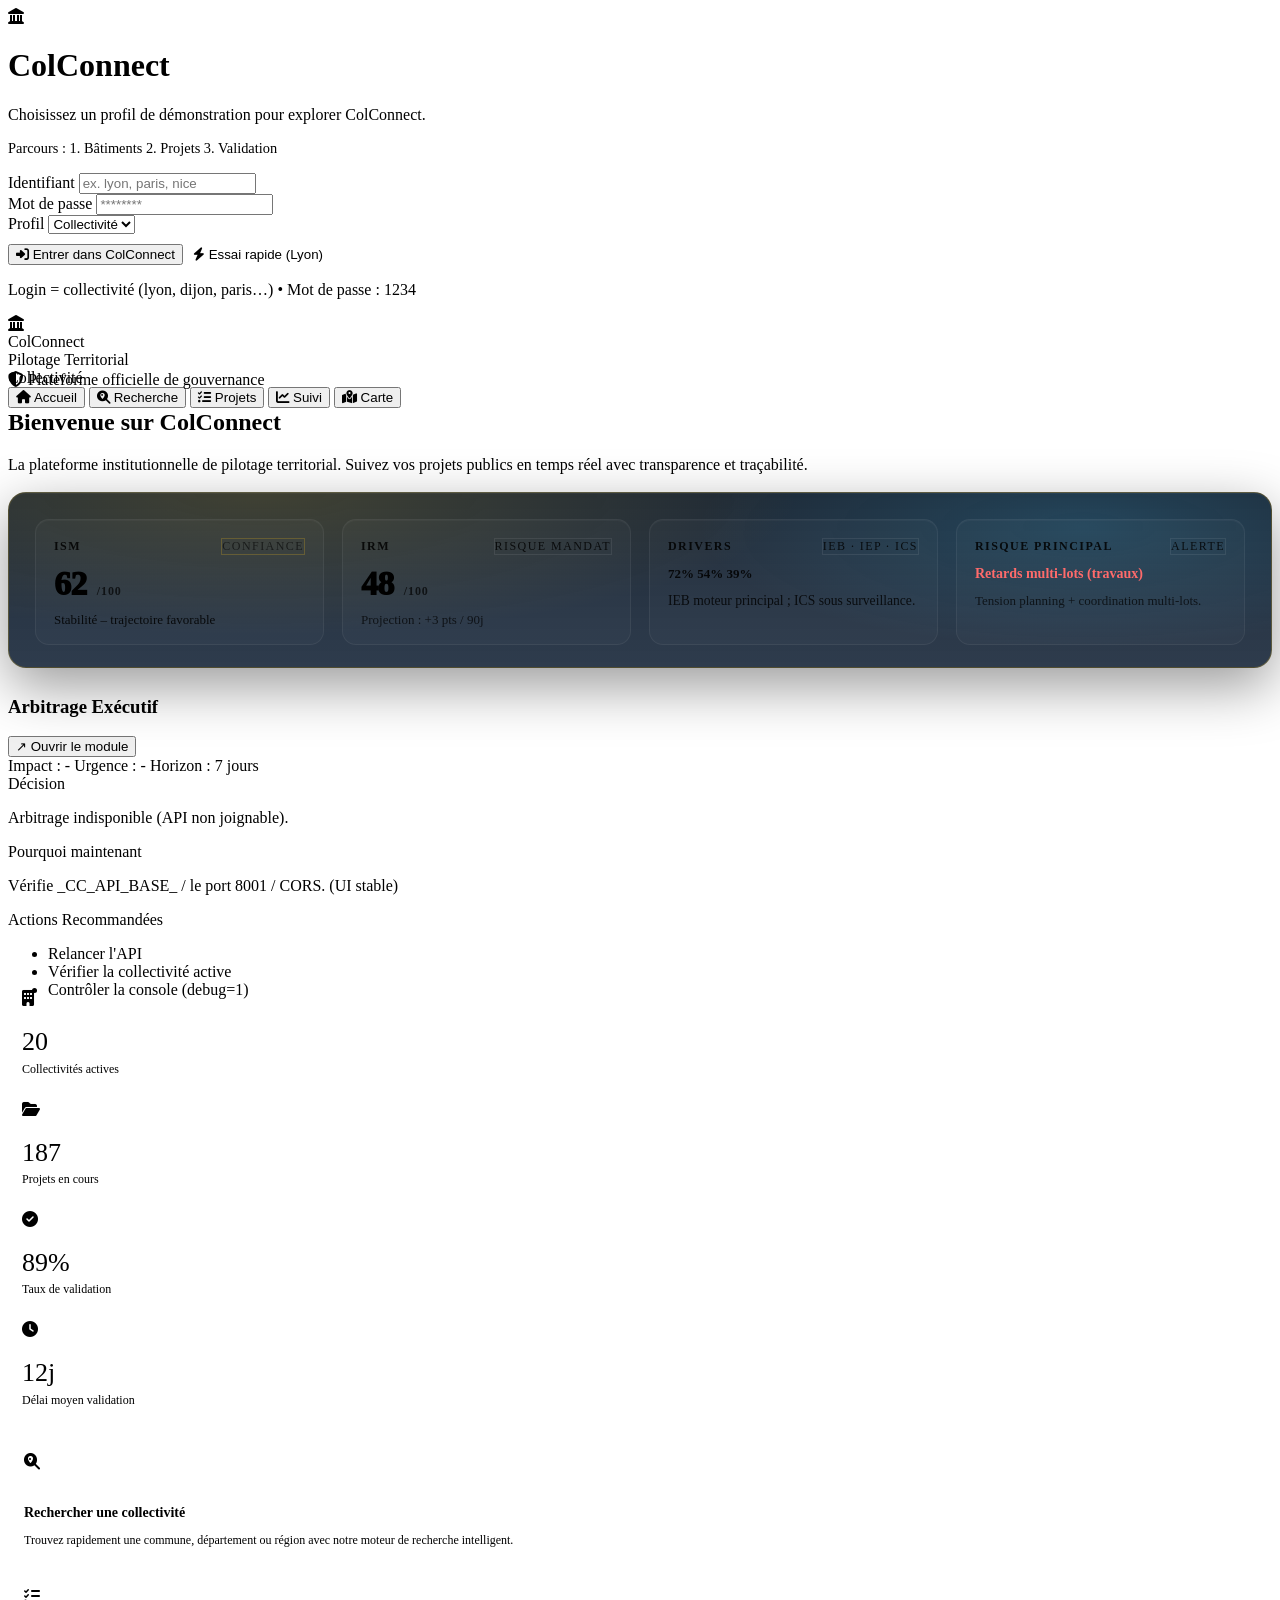
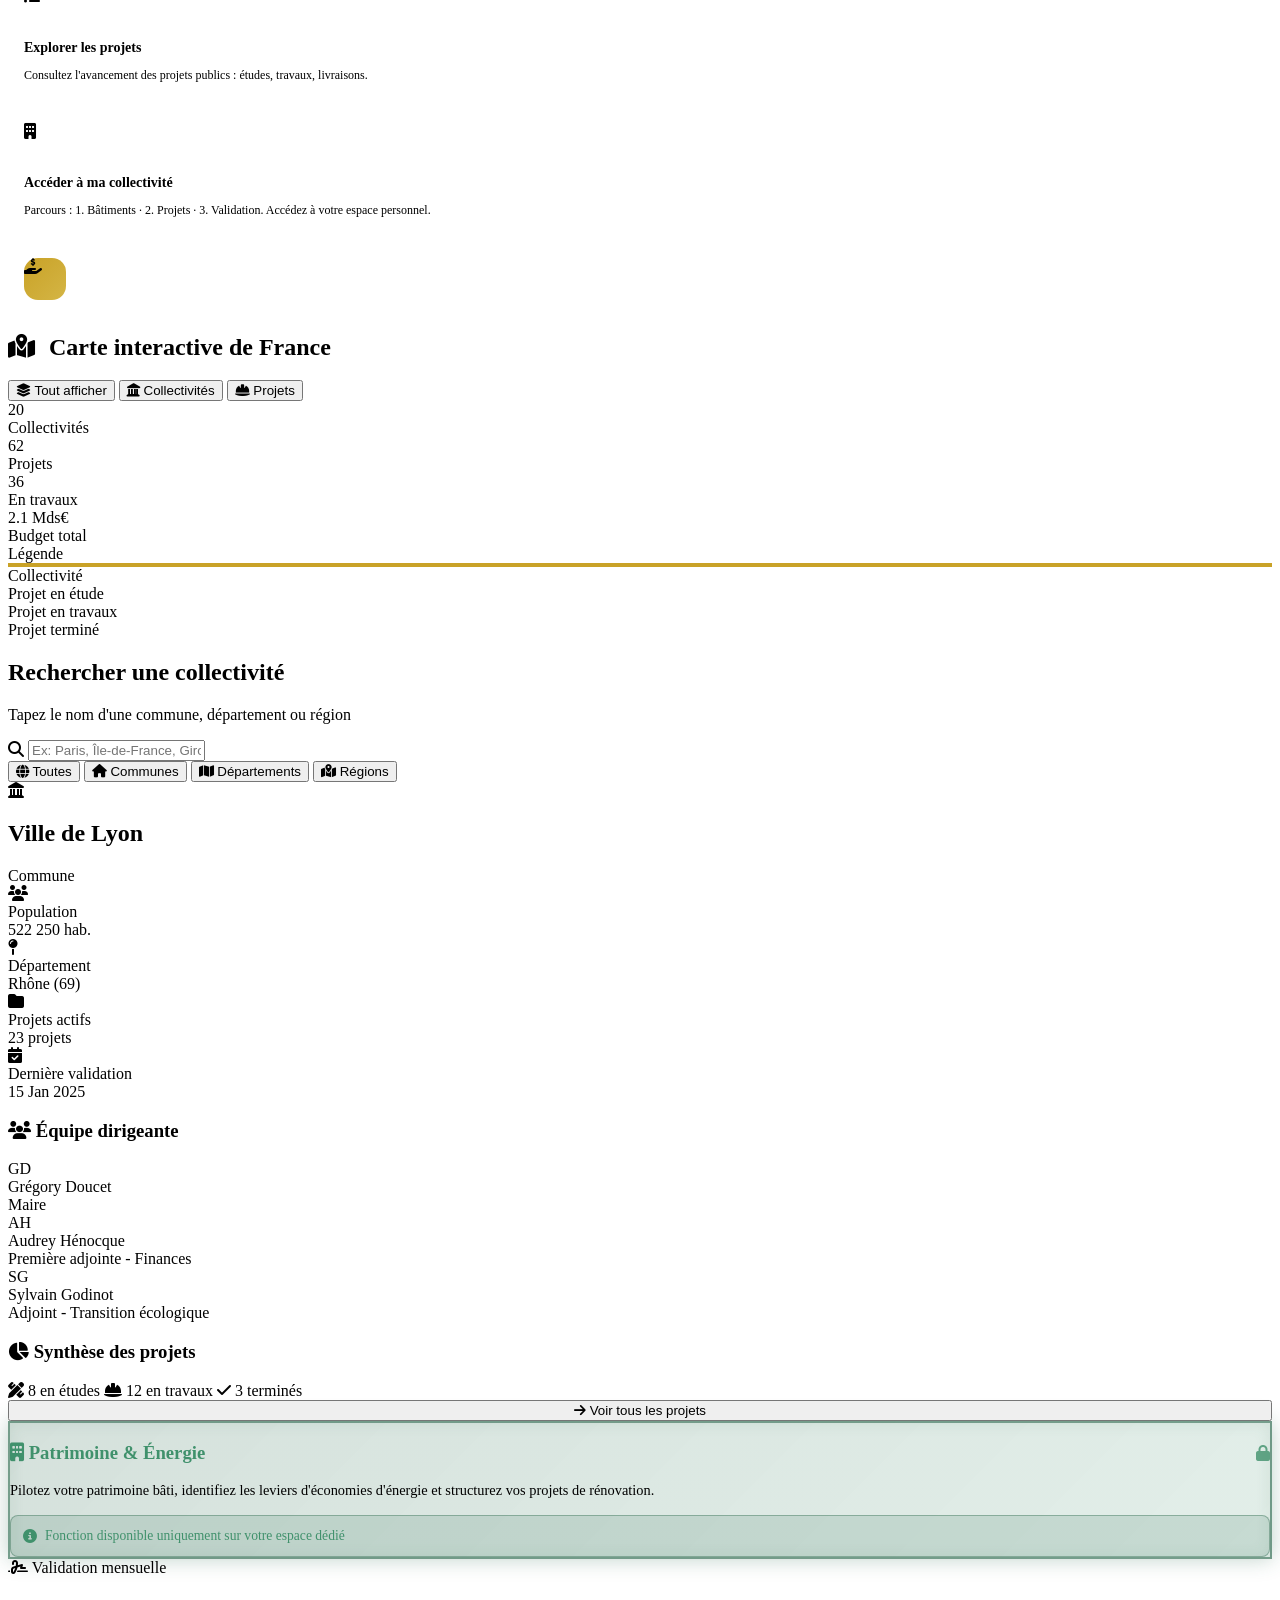
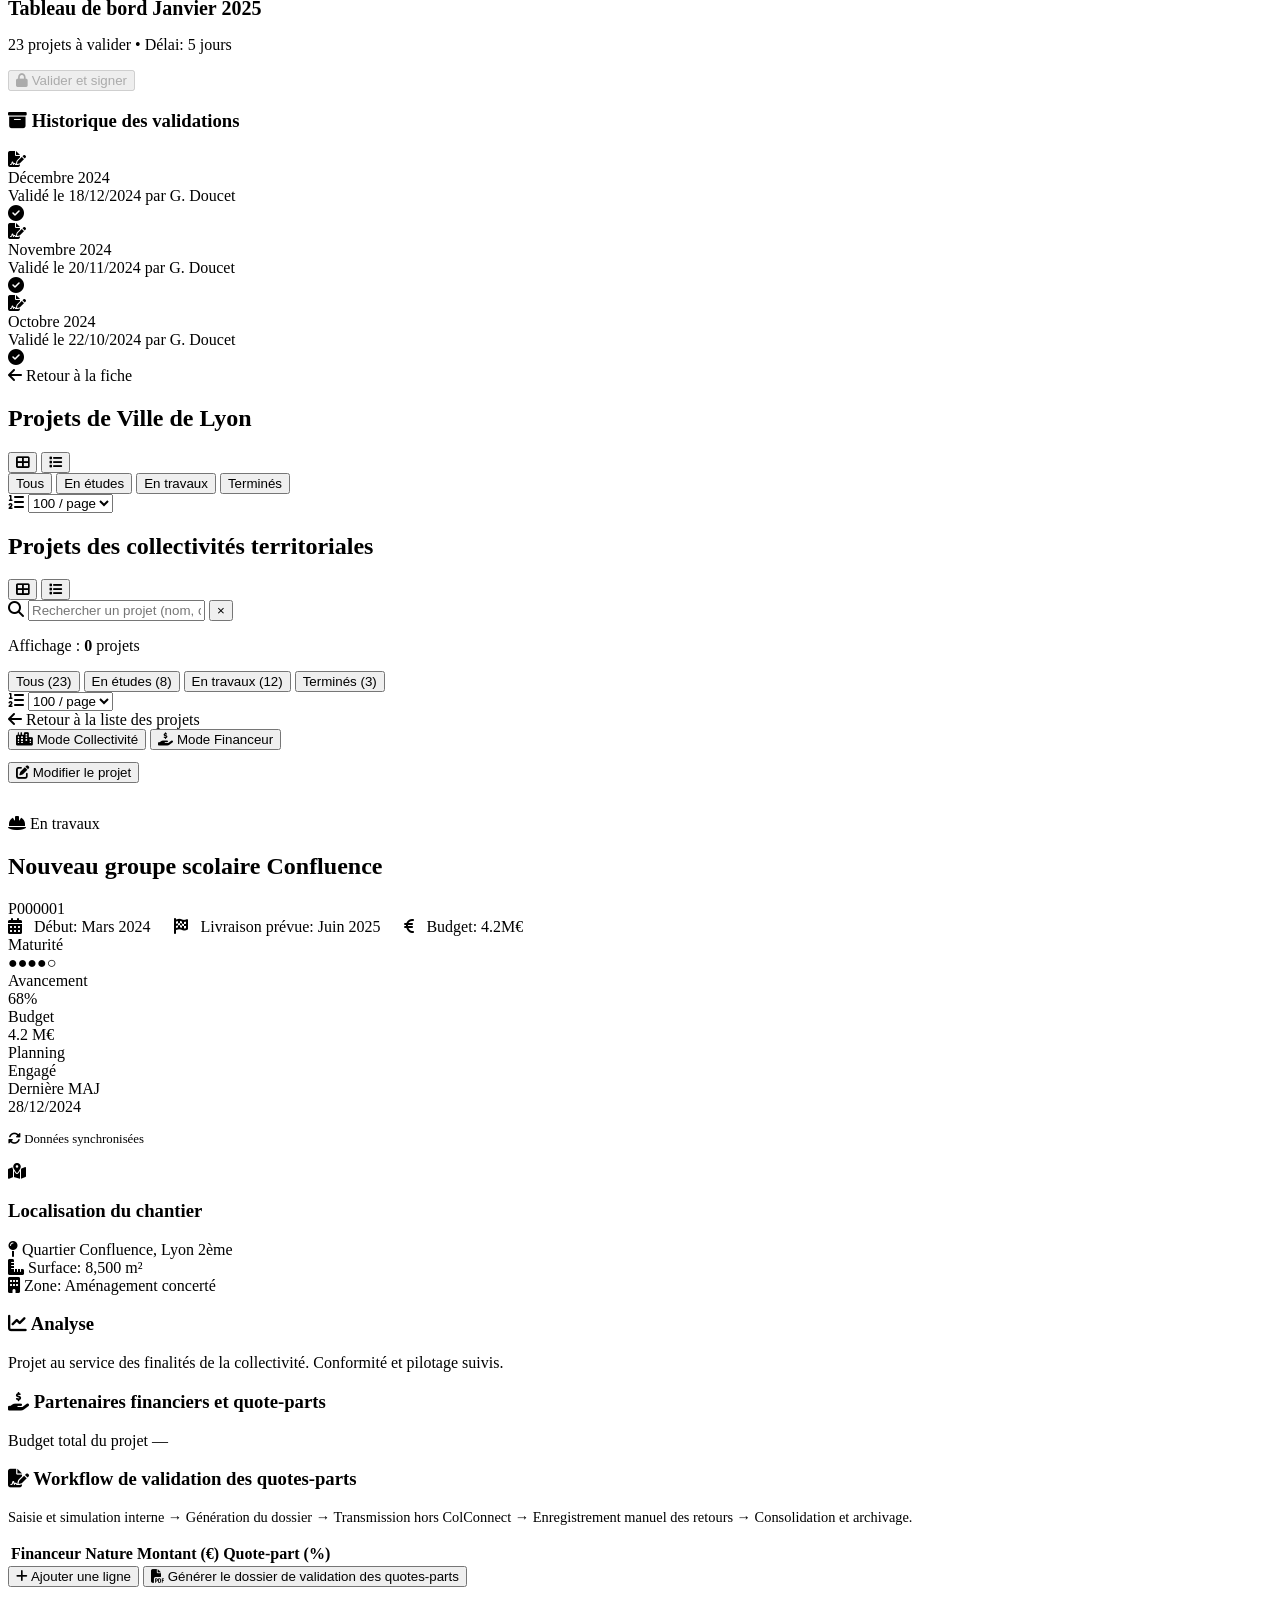
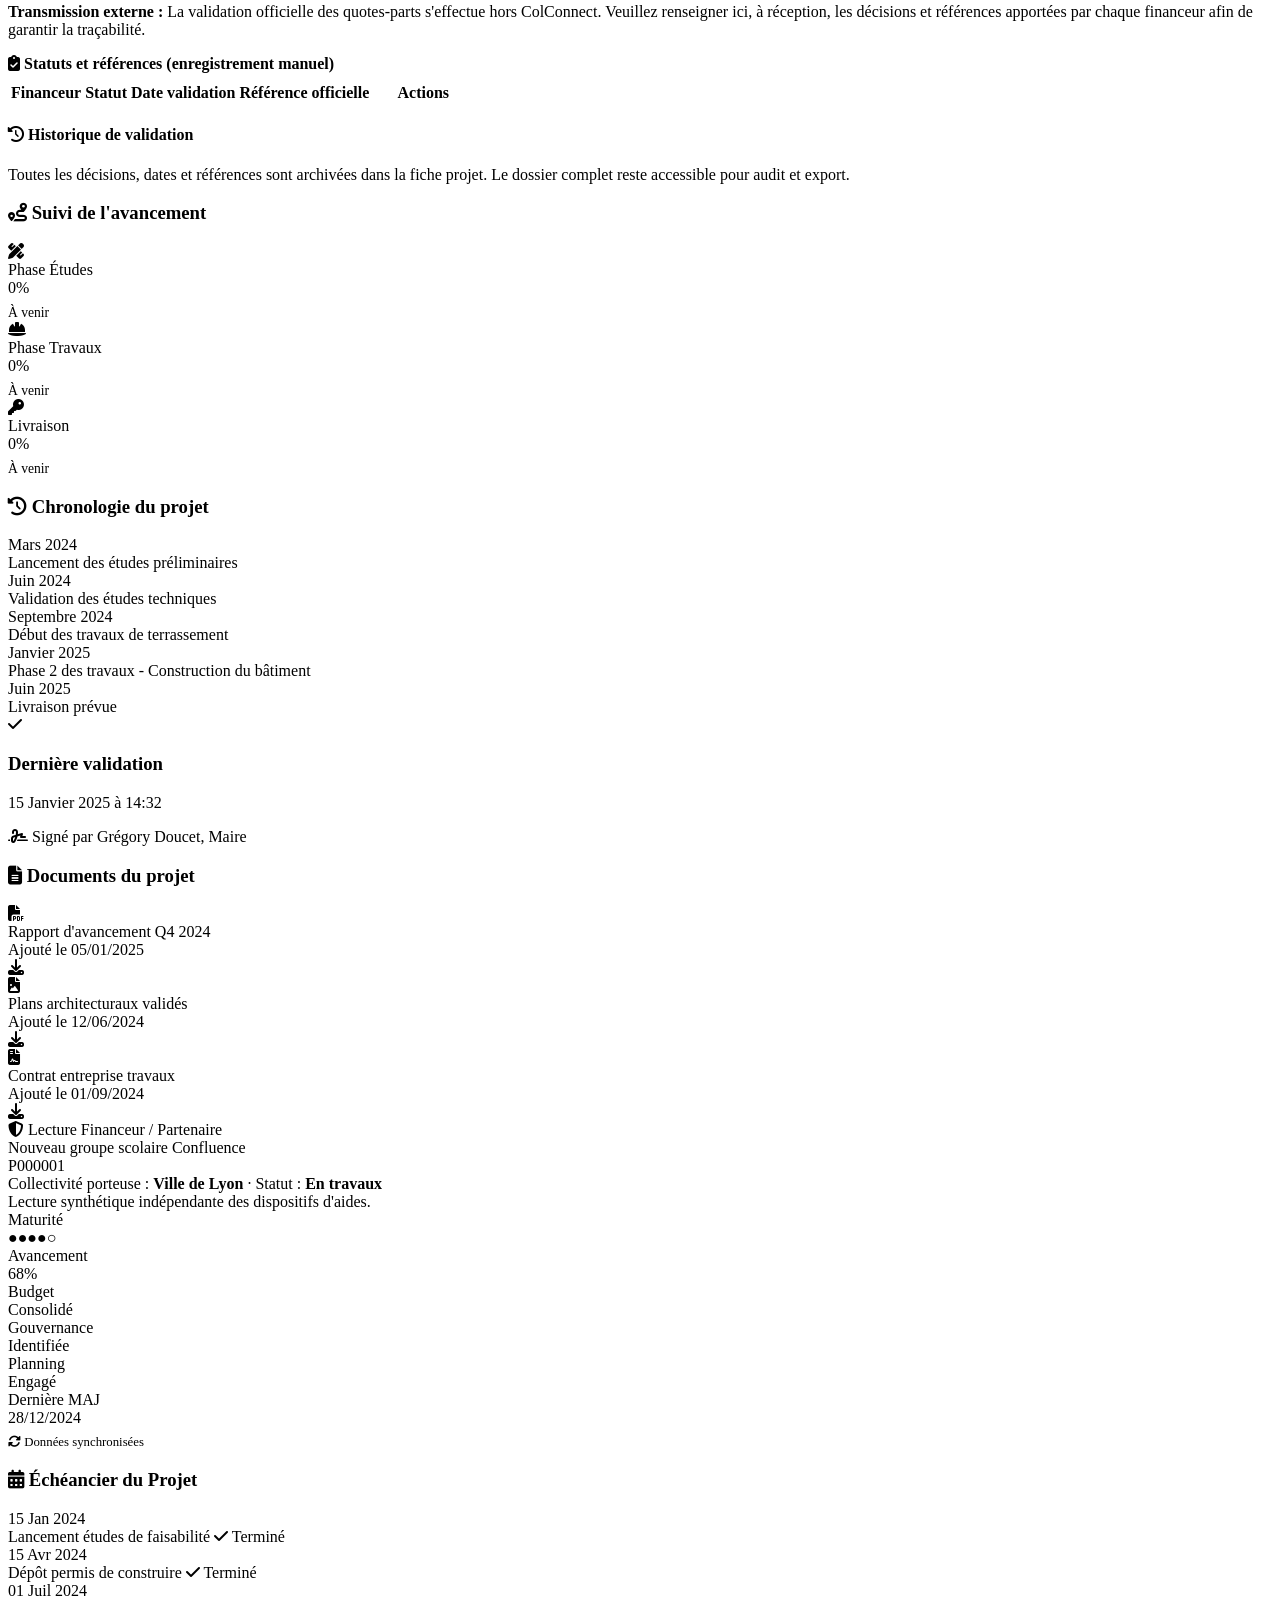
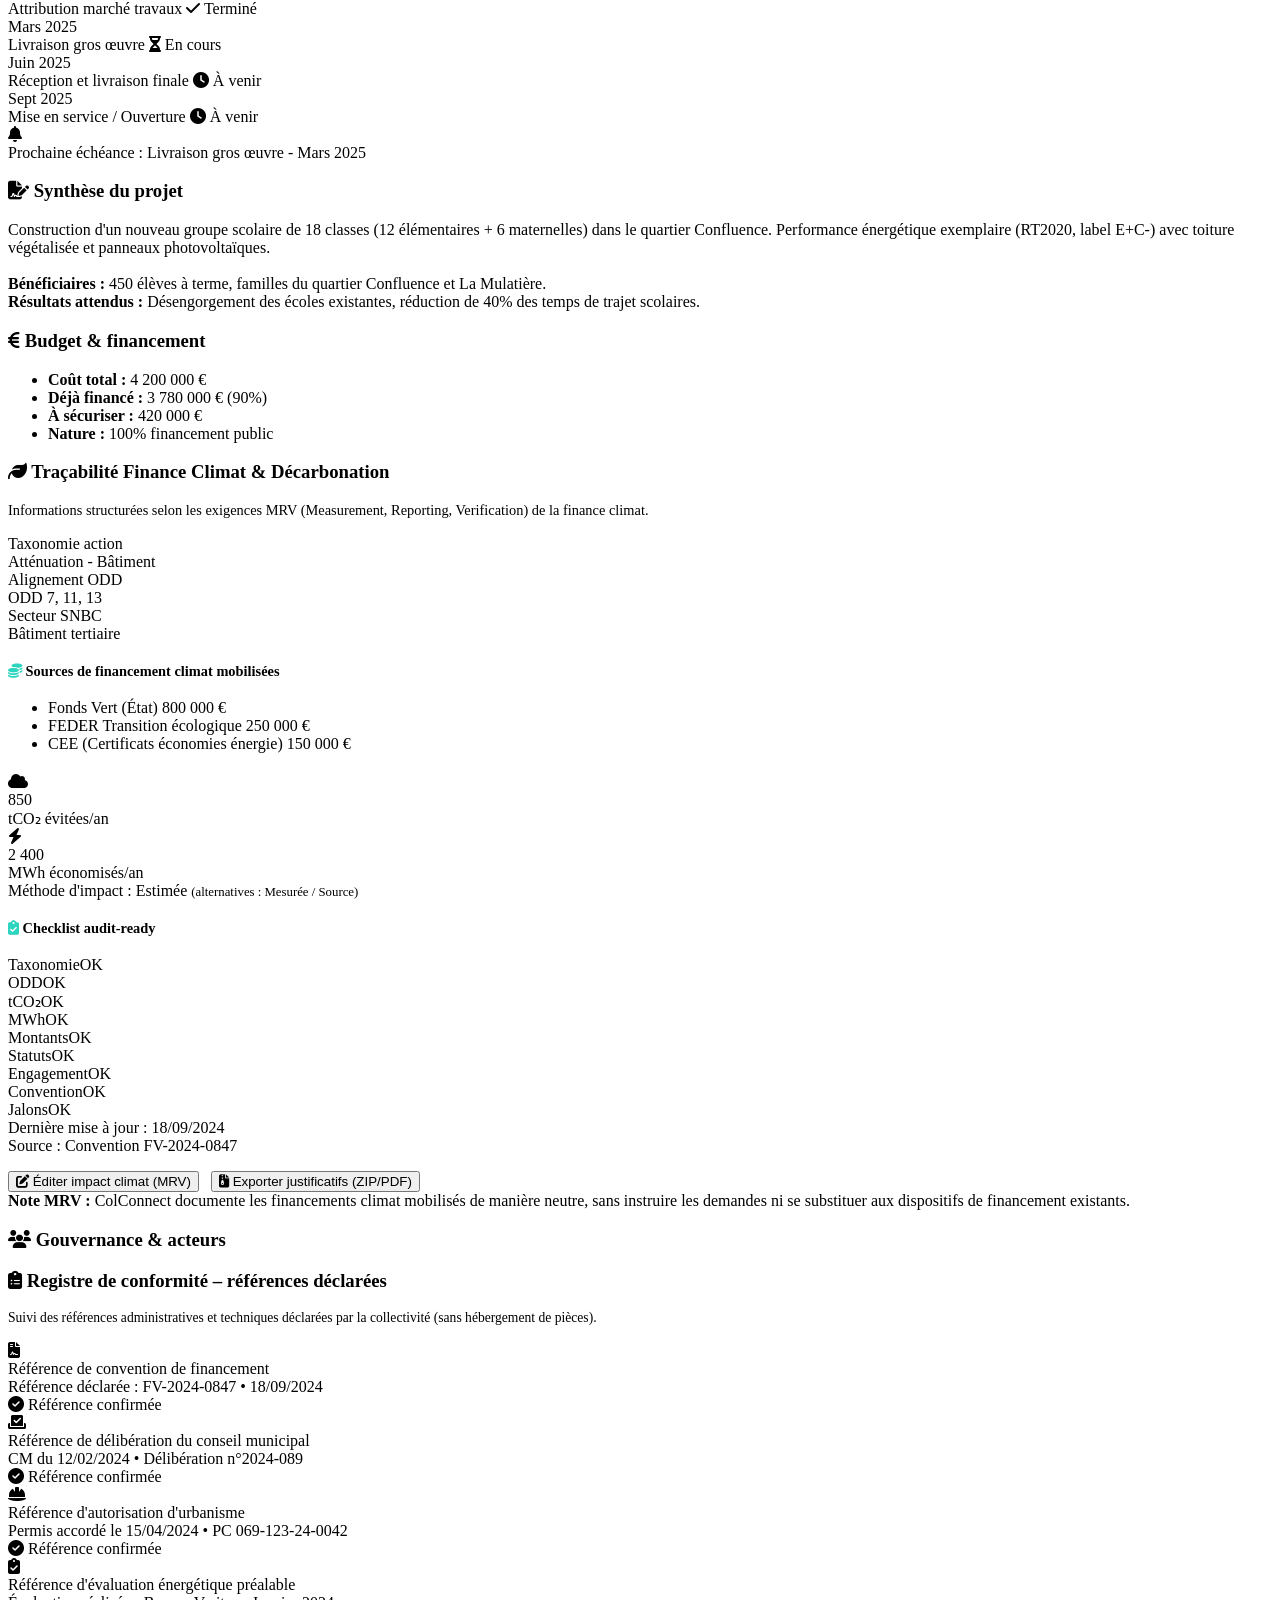
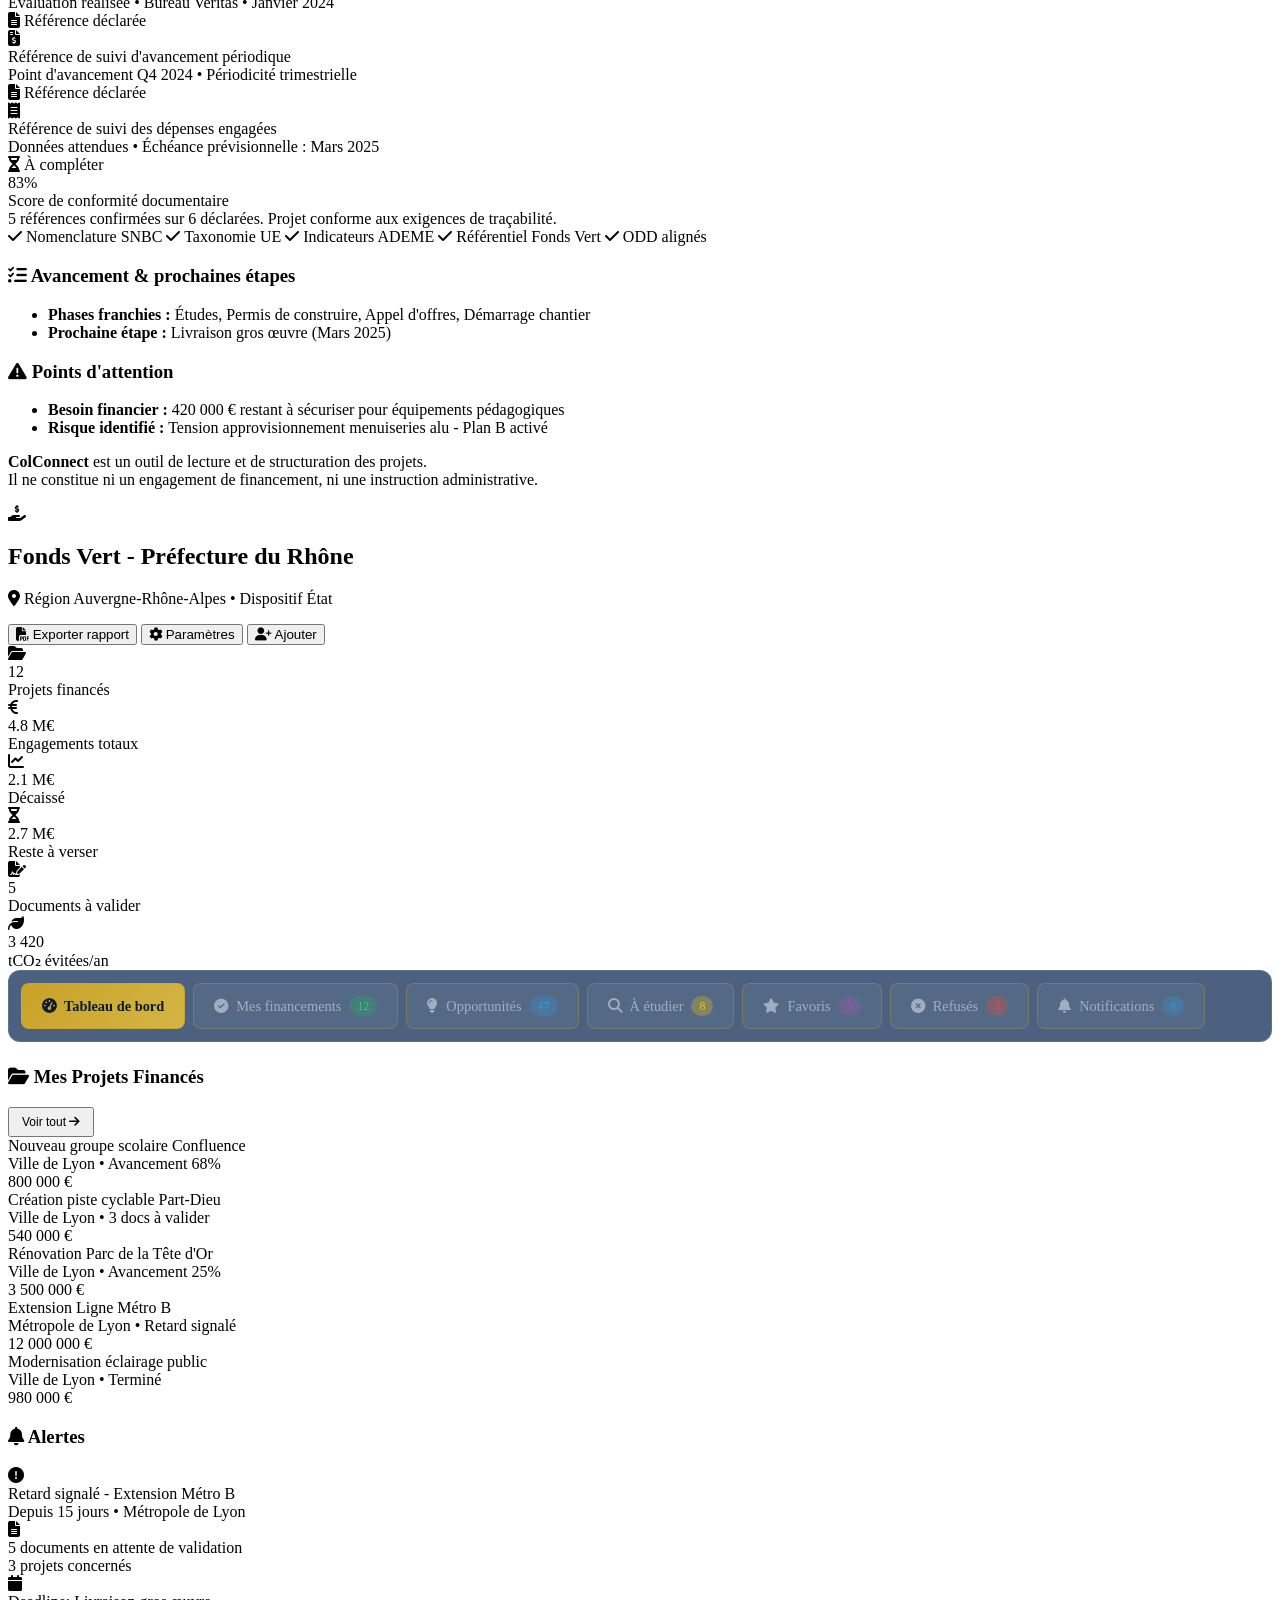
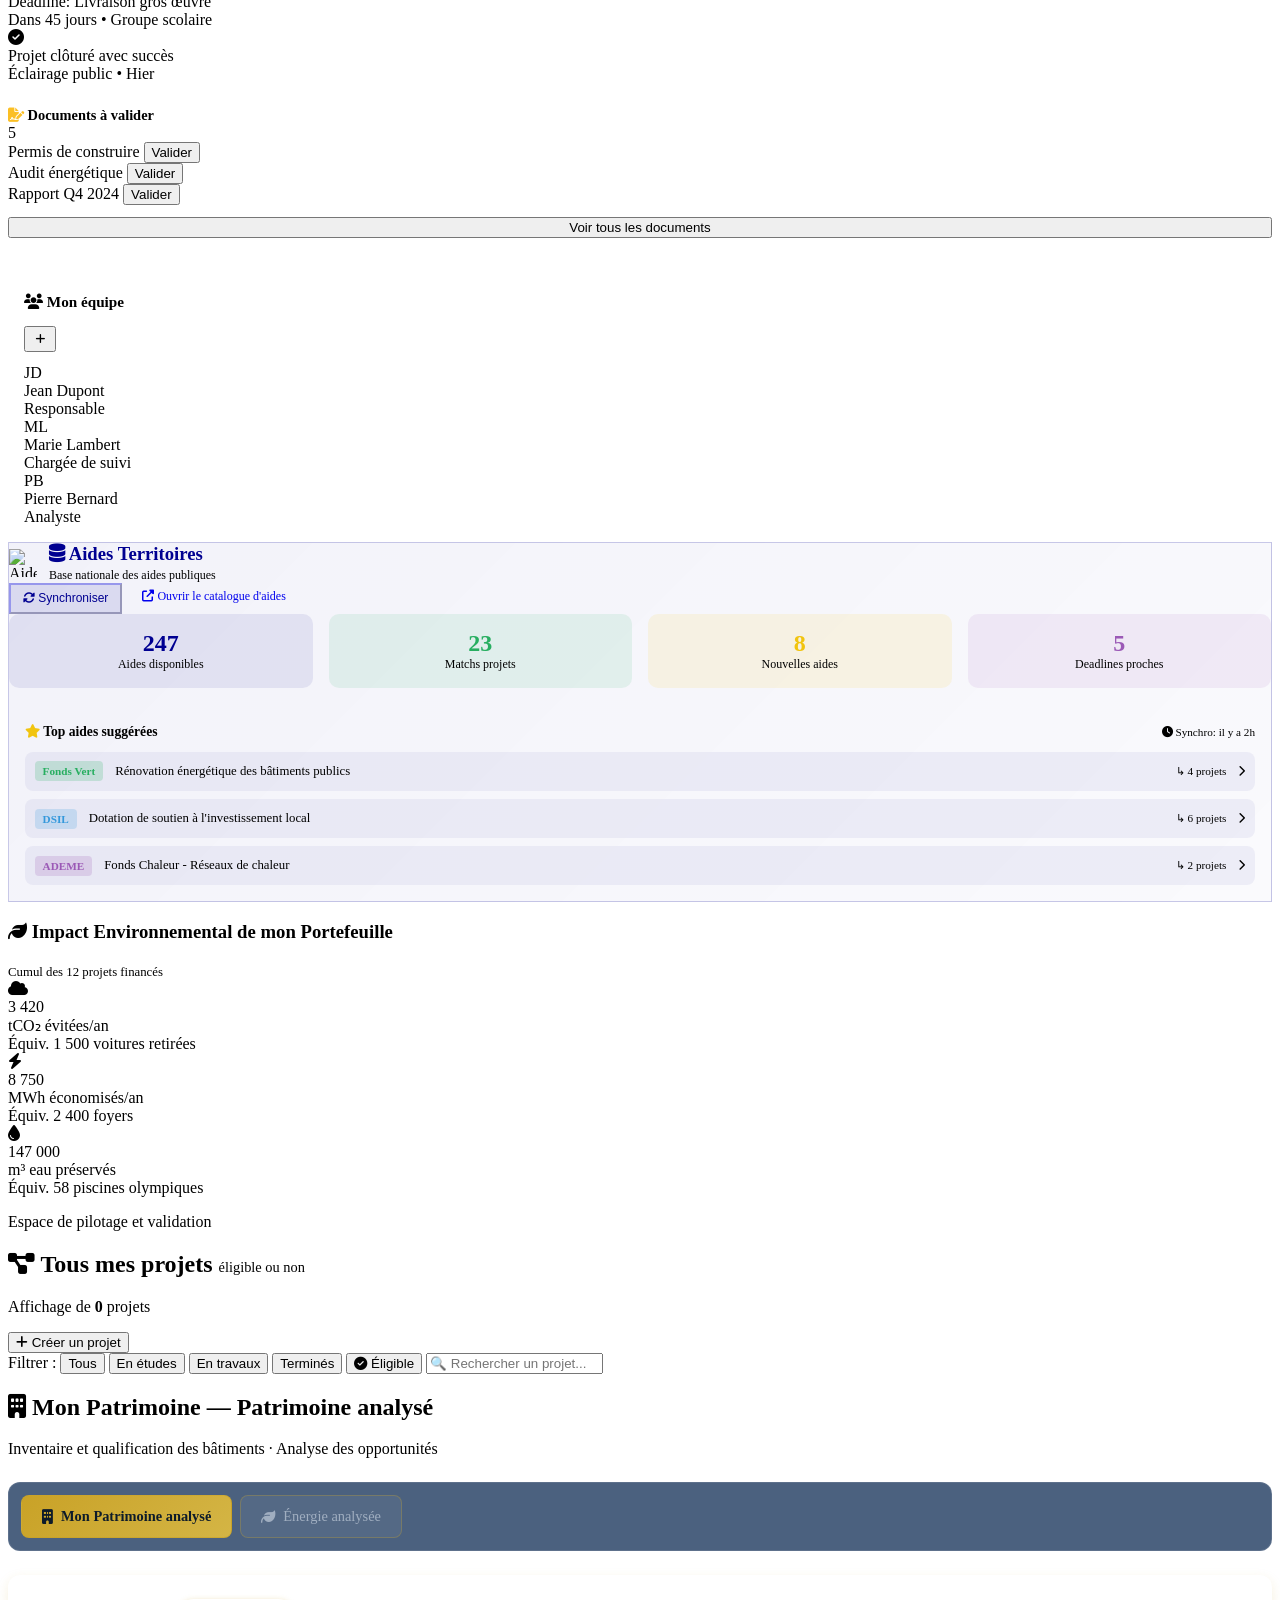
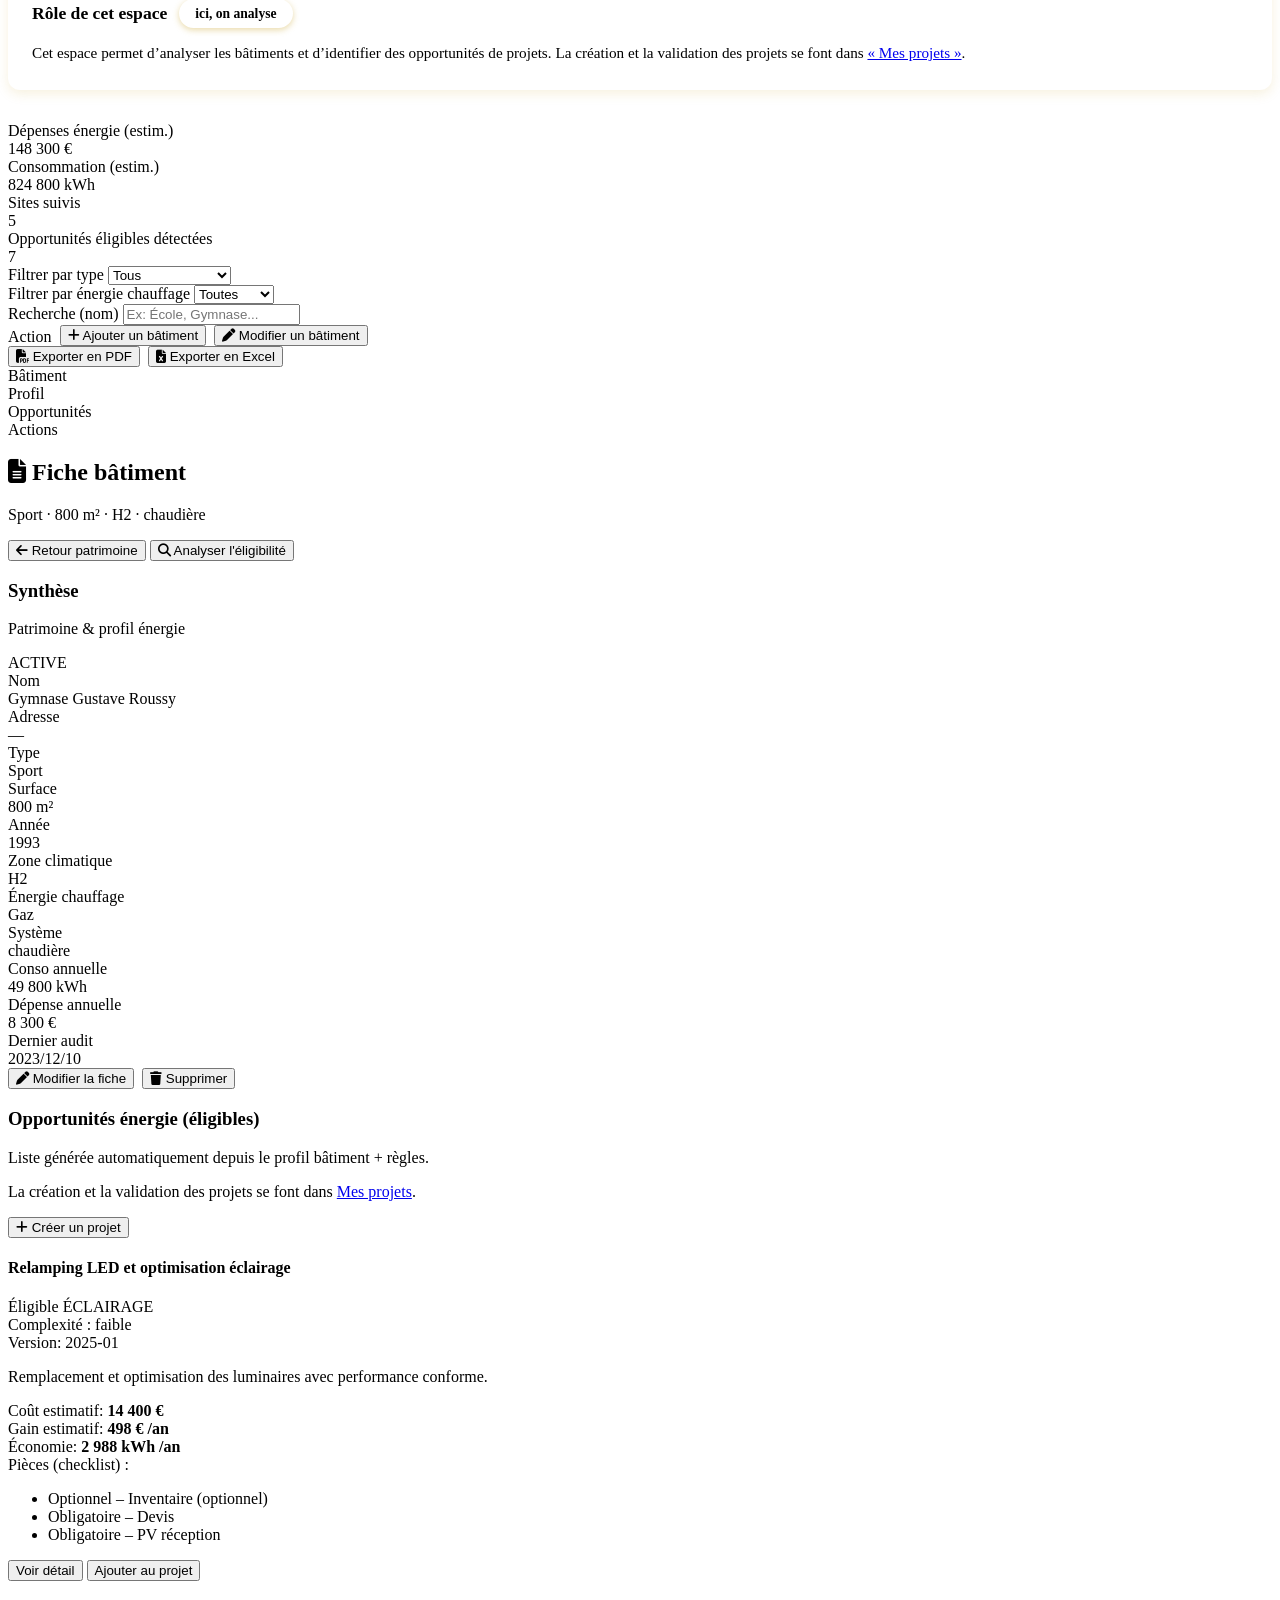
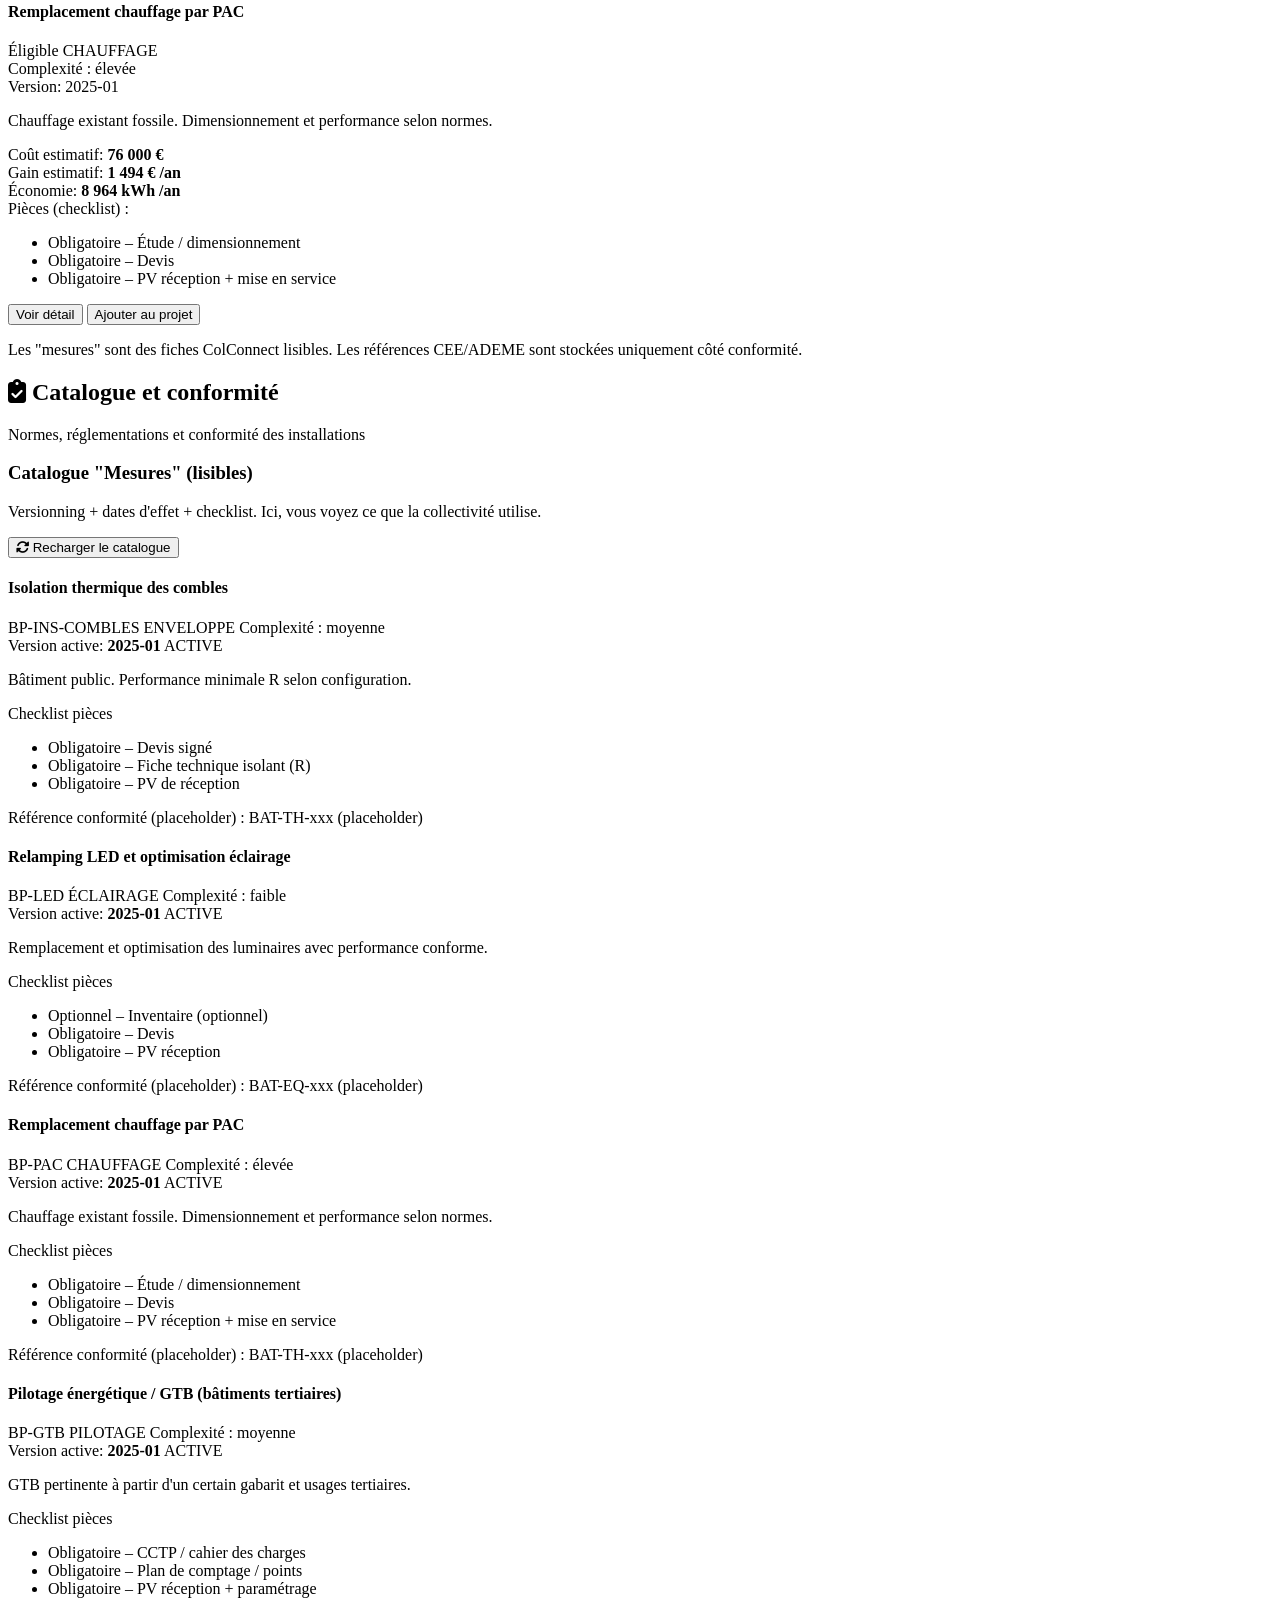
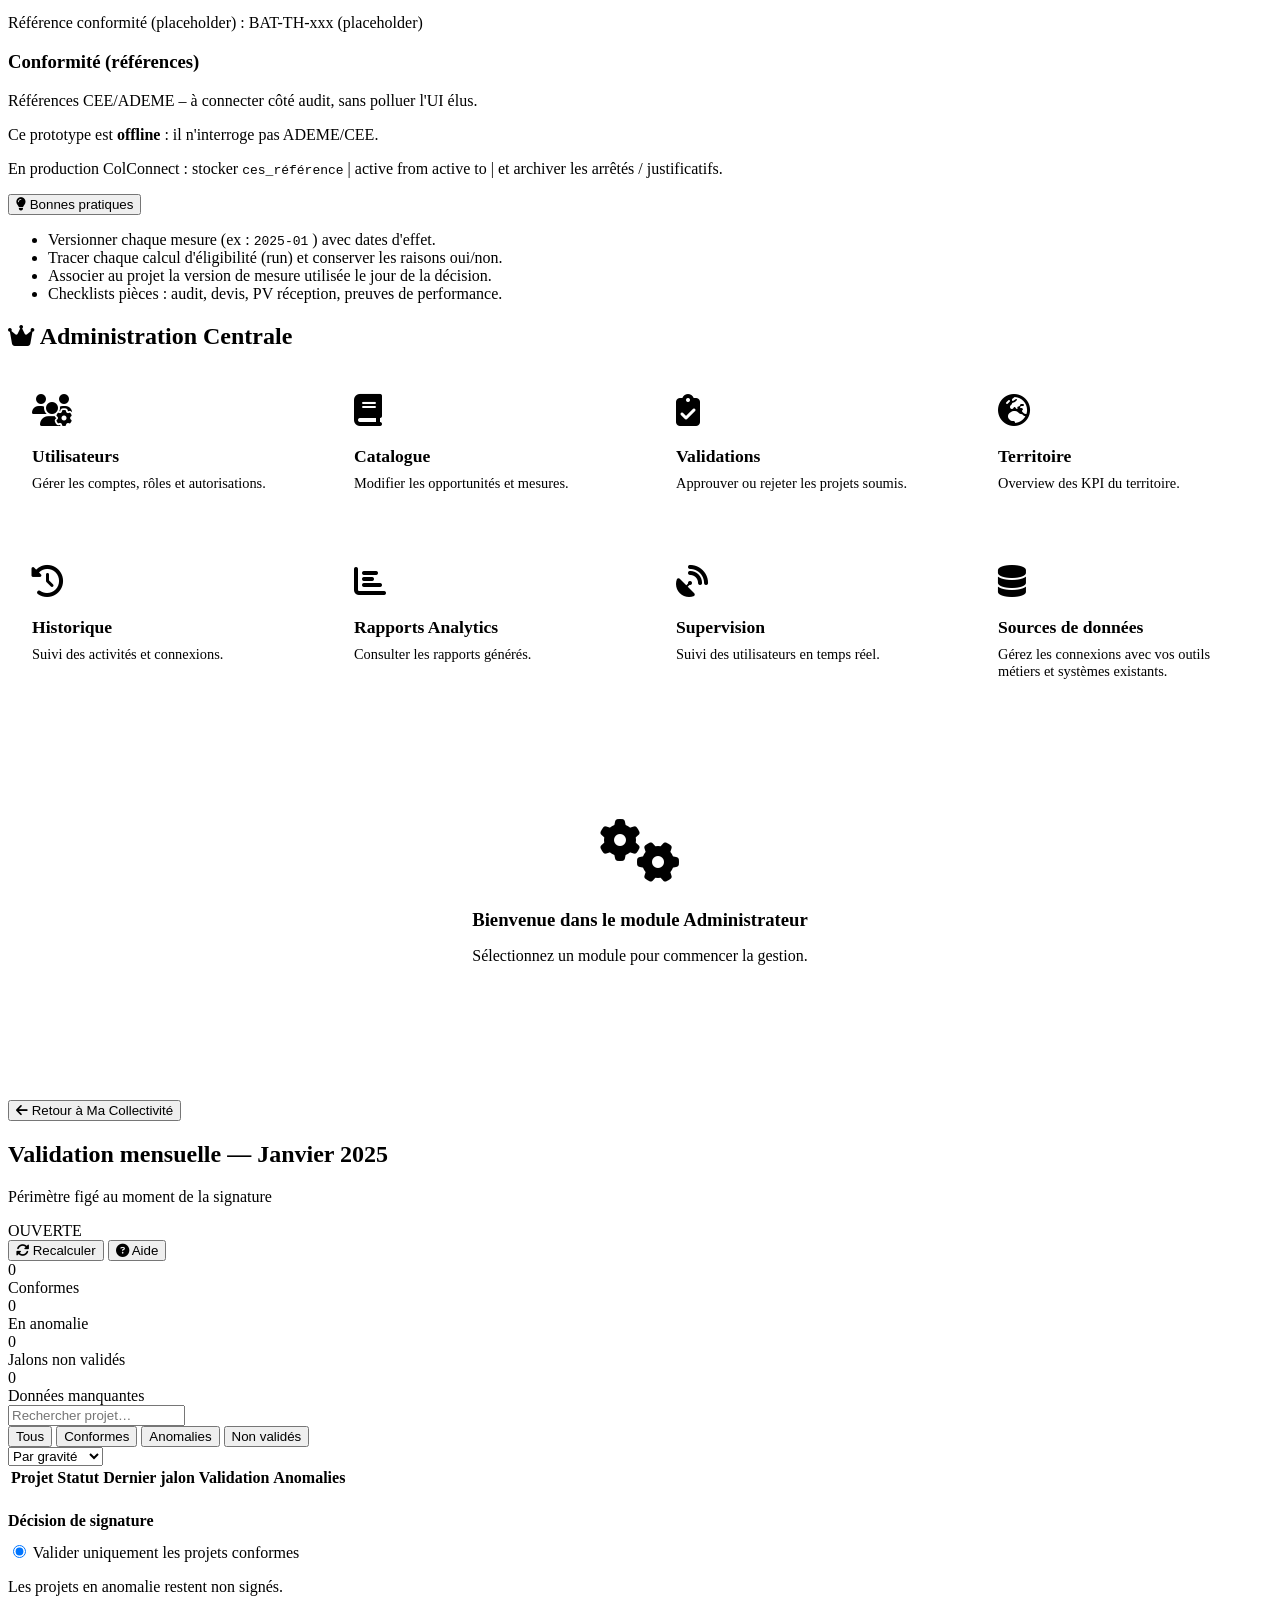
==== index.html @ 0c201c97 "Add files via upload" ====
<!DOCTYPE html>
<html lang="fr">
<head>
    <meta charset="UTF-8">
    <meta name="viewport" content="width=device-width, initial-scale=1.0">
    <title>ColConnect - Pilotage Territorial Intelligent</title>
    <link href="https://fonts.googleapis.com/css2?family=Outfit:wght@300;400;500;600;700;800&family=JetBrains+Mono:wght@400;500&display=swap" rel="stylesheet">
    <link href="https://cdnjs.cloudflare.com/ajax/libs/font-awesome/6.4.0/css/all.min.css" rel="stylesheet">
    <!-- Leaflet pour la carte -->
    <link rel="stylesheet" href="https://unpkg.com/leaflet@1.9.4/dist/leaflet.css" />
    <script src="https://unpkg.com/leaflet@1.9.4/dist/leaflet.js"></script>
    <script src="https://cdn.jsdelivr.net/npm/marked/marked.min.js"></script>
    <script src="https://cdnjs.cloudflare.com/ajax/libs/jspdf/2.5.1/jspdf.umd.min.js"></script>
    <link rel="stylesheet" href="assets/css/main.css" />
    <link rel="stylesheet" href="assets/css/patches.css" />
  <link rel="stylesheet" href="assets/css/sim.css">

<style>
/* ===== SIM EXECUTIVE — INSTITUTIONNEL PREMIUM (V2) ===== */
.sim-executive{
  position:relative;
  background: linear-gradient(180deg, rgba(10,22,36,.92) 0%, rgba(12,28,48,.86) 100%);
  border:1px solid rgba(255,255,255,.06);
  border-radius:18px;
  padding:26px 26px 22px;
  margin: 18px 0 28px;
  box-shadow:
    0 18px 55px rgba(0,0,0,.40),
    inset 0 1px 0 rgba(255,255,255,.04);
  backdrop-filter: blur(10px);
  -webkit-backdrop-filter: blur(10px);
  font-variant-numeric: tabular-nums;
  overflow:hidden;
}
.sim-executive:before{
  content:"";
  position:absolute; inset:-2px;
  background: radial-gradient(900px 240px at 20% 0%, rgba(201,162,39,.20), transparent 60%),
              radial-gradient(700px 220px at 85% 20%, rgba(56,189,248,.18), transparent 55%);
  pointer-events:none;
}
.sim-exec-grid{
  position:relative;
  display:grid;
  grid-template-columns:repeat(auto-fit, minmax(220px, 1fr));
  gap:18px;
}
.sim-exec-item{
  background: rgba(255,255,255,.02);
  border: 1px solid rgba(255,255,255,.06);
  border-radius: 14px;
  padding: 18px 18px 14px;
  box-shadow: inset 0 1px 0 rgba(255,255,255,.03);
  min-height: 92px;
}
.sim-exec-label{
  display:flex;
  align-items:center;
  justify-content:space-between;
  gap:10px;
  font-size:12px;
  font-weight:800;
  letter-spacing:.12em;
  text-transform:uppercase;
  opacity:.85;
  margin-bottom:10px;
}
.sim-chip{
  display:inline-flex;
  align-items:center;
  gap:6px;
  padding:6px 10px;
  border-radius:999px;
  border:1px solid rgba(255,255,255,.10);
  background: rgba(255,255,255,.03);
  font-size:12px;
  font-weight:700;
  opacity:.95;
  white-space:nowrap;
}
.sim-score{
  display:flex;
  align-items:baseline;
  gap:10px;
}
.sim-exec-value{
  font-size:34px;
  font-weight:950;
  letter-spacing:-.02em;
}
.sim-unit{
  font-size:12px;
  font-weight:800;
  letter-spacing:.08em;
  opacity:.70;
}
.sim-exec-sub{
  font-size:13px;
  opacity:.86;
  margin-top:8px;
  line-height:1.35;
}
.sim-exec-risk{
  font-size:14px;
  font-weight:850;
  color:#ff6b6b;
  margin-top:8px;
  line-height:1.35;
}

/* États ISM */
.sim-executive[data-ism="good"]  { border-color: rgba(34,197,94,.28); }
.sim-executive[data-ism="mid"]   { border-color: rgba(201,162,39,.30); }
.sim-executive[data-ism="bad"]   { border-color: rgba(239,68,68,.28); }

.sim-executive[data-ism="good"] .sim-chip--ism { border-color: rgba(34,197,94,.35); }
.sim-executive[data-ism="mid"]  .sim-chip--ism { border-color: rgba(201,162,39,.38); }
.sim-executive[data-ism="bad"]  .sim-chip--ism { border-color: rgba(239,68,68,.35); }

.sim-trend-up{ color: rgba(34,197,94,.95); }
.sim-trend-down{ color: rgba(239,68,68,.95); }
.sim-trend-flat{ color: rgba(201,162,39,.95); }

.sim-muted{ opacity:.70; }


/* ===== COMPACT KPI + QUICK ACTIONS (50%) ===== */
.stats-grid .stat-card{
  padding: 12px 14px !important;
  min-height: unset !important;
}
.stats-grid .stat-icon{
  width: 38px !important;
  height: 38px !important;
  border-radius: 12px !important;
}
.stats-grid .stat-icon i{
  font-size: 16px !important;
}
.stats-grid .stat-value{
  font-size: 26px !important;
  line-height: 1.05 !important;
}
.stats-grid .stat-label{
  font-size: 12px !important;
  margin-top: 6px !important;
}

.quick-actions .action-card{
  padding: 14px 16px !important;
  min-height: unset !important;
}
.quick-actions .action-icon{
  width: 42px !important;
  height: 42px !important;
  border-radius: 14px !important;
}
.quick-actions .action-icon i{
  font-size: 16px !important;
}
.quick-actions .action-title{
  font-size: 14px !important;
  margin: 10px 0 6px !important;
}
.quick-actions .action-desc{
  font-size: 12px !important;
  line-height: 1.25 !important;
}



/* ===== HERO MOVE UP 2CM ===== */
.hero-section {
  margin-top: -37px !important;
}



/* ===== MOVE 8 CARDS UP 2CM ===== */
.stats-grid {
  margin-top: -37px !important;
}

.quick-actions {
  margin-top: -37px !important;
}


/* === QUICK ACTIONS OFFSET V1 === */
.quick-actions{
  margin-top: 19px !important; /* ≈ 0.5cm */
}

</style>

  <!-- CC_PATCH_INDEX_V3 -->
    <link rel="stylesheet" href="assets/css/arbitrage.css">
    <link rel="stylesheet" href="assets/css/arbitrage-module.css">
    <script src="https://cdn.jsdelivr.net/npm/chart.js@4.4.1/dist/chart.umd.min.js"></script>
</head>
<body class="colconnect" data-role="collectivite">
    <!-- ÉCRAN D'IDENTIFICATION -->
    <div class="login-overlay" id="loginOverlay">
        <div class="login-bg-pattern"></div>
        <div class="login-container">
            <div class="login-card">
                <div class="login-emblem"><i class="fas fa-landmark"></i></div>
                <h1 class="login-title">ColConnect</h1>
                <p class="login-subtitle">Choisissez un profil de démonstration pour explorer ColConnect.</p>
                <p class="cc-hint" style="font-size:0.9rem;color:var(--text-muted);margin-bottom:1rem;">Parcours : 1. Bâtiments 2. Projets 3. Validation</p>

                <div class="login-form-group">
                    <label class="login-label">Identifiant</label>
                    <input type="text" class="login-input" id="loginUsername" placeholder="ex. lyon, paris, nice" title="Identifiant = nom de la collectivité">
                </div>

                <div class="login-form-group">
                    <label class="login-label">Mot de passe</label>
                    <input type="password" class="login-input" id="loginPassword" placeholder="********">
                </div>

                <div class="login-form-group">
                    <label class="login-label" for="loginRole">Profil</label>
                    <select id="loginRole" class="login-input">
                        <option value="collectivite" selected>Collectivité</option>
                        <option value="admin">Admin</option>
                    </select>
                </div>

                <button class="login-btn" id="loginSubmit" onclick="enterPlatform()">
                    <i class="fa-solid fa-right-to-bracket"></i> Entrer dans ColConnect
                </button>
                <button class="login-btn login-btn-secondary" id="loginQuickTry" onclick="quickLogin()" style="margin-top:0.75rem;background:transparent;border:2px solid var(--secondary);color:var(--secondary);">
                    <i class="fas fa-bolt"></i> Essai rapide (Lyon)
                </button>

                <div class="login-footer">
                    <p>Login = collectivité (lyon, dijon, paris…) • Mot de passe : 1234</p>
                </div>
            </div>
        </div>
    </div>

    <!-- MAIN APP -->
    <div class="bg-pattern"></div>
    <div class="grid-overlay"></div>

    <!-- Header -->
    <header class="header">
        <div class="header-content">
            <div class="logo">
                <div class="logo-icon">
                    <i class="fas fa-landmark"></i>
                </div>
                <div>
                    <div class="logo-text">ColConnect</div>
                    <div class="logo-subtitle">Pilotage Territorial</div>
                </div>
                <span class="header-role-badge">Collectivité</span>
            </div>
            <nav class="nav-tabs">
                <button class="nav-tab active" data-section="dashboard">
                    <i class="fas fa-home"></i>
                    <span>Accueil</span>
                </button>
                <button class="nav-tab" data-section="search">
                    <i class="fas fa-search-location"></i>
                    <span>Recherche</span>
                </button>
                <button class="nav-tab" data-section="projets">
                    <i class="fas fa-tasks"></i>
                    <span>Projets</span>
                </button>
                <button class="nav-tab" data-section="detail">
                    <i class="fas fa-chart-line"></i>
                    <span>Suivi</span>
                </button>
                <button class="nav-tab" data-section="carte-globale">
                    <i class="fas fa-map-marked-alt"></i>
                    <span>Carte</span>
                </button>
            </nav>
        </div>
    </header>

    <!-- Main Container -->
    <main class="main-container">
        <!-- SECTION 1: DASHBOARD -->
        <section id="dashboard" class="section active">
            <div class="hero-section">
                <div class="hero-badge">
                    <i class="fas fa-shield-alt"></i>
                    Plateforme officielle de gouvernance
                </div>
<!-- ===== BANDEAU EXECUTIF SIM ===== -->
<h1 class="hero-title">
                    Bienvenue sur <span>ColConnect</span>
                </h1>
                <p class="hero-desc">
                    La plateforme institutionnelle de pilotage territorial. Suivez vos projets publics en temps réel avec transparence et traçabilité.
                </p>

<section class="sim-executive" id="simExecBanner" data-ism="mid" aria-live="polite">
  <div class="sim-exec-grid">
    <div class="sim-exec-item">
      <div class="sim-exec-label">
        <span>ISM</span>
        <span class="sim-chip sim-chip--ism" id="sim-ism-meta"><span class="sim-muted">Confiance</span> </span>
      </div>
      <div class="sim-score">
        <div class="sim-exec-value" id="sim-ism-score">--</div>
        <div class="sim-unit">/100</div>
      </div>
      <div class="sim-exec-sub" id="sim-ism-trend"></div>
    </div>

    <div class="sim-exec-item">
      <div class="sim-exec-label"><span>IRM</span><span class="sim-chip">Risque mandat</span></div>
      <div class="sim-score">
        <div class="sim-exec-value" id="sim-irm-score">--</div>
        <div class="sim-unit">/100</div>
      </div>
      <div class="sim-exec-sub sim-muted" id="sim-projection">Projection : --</div>
    </div>

    <div class="sim-exec-item">
      <div class="sim-exec-label"><span>Drivers</span><span class="sim-chip">IEB · IEP · ICS</span></div>
      <div class="sim-exec-sub">
        <strong id="sim-ieb">--</strong>
        <strong id="sim-iep">--</strong>
        <strong id="sim-ics">--</strong>
      </div>
      <div class="sim-exec-sub" id="sim-drivers-note">IEB moteur principal ; ICS sous surveillance.</div>
    </div>

    <div class="sim-exec-item">
      <div class="sim-exec-label"><span>Risque principal</span><span class="sim-chip">Alerte</span></div>
      <div class="sim-exec-risk" id="sim-risk">--</div>
      <div class="sim-exec-sub sim-muted" id="sim-risk-note"></div>
    </div>
  </div>
</section>

<!-- BANDEAU ARBITRAGE EXÉCUTIF -->
<section class="arbitrage-executive" id="arbitrageExecBanner" data-status="warning" aria-live="polite">
  <div class="arb-exec-header">
    <div class="arb-exec-title-group">
      <span class="arb-exec-indicator status-warning"></span>
      <h3 class="arb-exec-title">Arbitrage Exécutif</h3>
    </div>
    <button id="arbOpenModule" class="arb-exec-open-btn" title="Ouvrir le module Arbitrage complet">↗ Ouvrir le module</button>

    <div class="arb-exec-badges">
      <span class="arb-exec-badge arb-exec-badge-impact" id="arb-impact">Impact : -</span>
      <span class="arb-exec-badge arb-exec-badge-urgence" id="arb-urgence">Urgence : -</span>
      <span class="arb-exec-badge arb-exec-badge-horizon" id="arb-horizon">Horizon : 7 jours</span>
    </div>
  </div>
  
  <div class="arb-exec-grid">
    <div class="arb-exec-card">
      <div class="arb-exec-card-title">Décision</div>
      <div class="arb-exec-card-content">
        <p id="arb-decision">Arbitrage indisponible (API non joignable).</p>
      </div>
    </div>
    
    <div class="arb-exec-card">
      <div class="arb-exec-card-title">Pourquoi maintenant</div>
      <div class="arb-exec-card-content">
        <p id="arb-pourquoi">Vérifie _CC_API_BASE_ / le port 8001 / CORS. (UI stable)</p>
      </div>
    </div>
    
    <div class="arb-exec-card">
      <div class="arb-exec-card-title">Actions Recommandées</div>
      <div class="arb-exec-card-content">
        <ul class="arb-exec-actions-list" id="arb-actions">
          <li>Relancer l'API</li>
          <li>Vérifier la collectivité active</li>
          <li>Contrôler la console (debug=1)</li>
        </ul>
      </div>
    </div>
  </div>
</section>
<!-- FIN BANDEAU ARBITRAGE EXÉCUTIF -->

            </div>

<!-- SIMX_BANNER_STANDARD_V1 -->
<div class="simx-row">
  
<!-- simxBanner removed -->

</div>
<!-- END SIMX_BANNER_STANDARD_V1 -->
<div class="stats-grid">
                <div class="stat-card">
                    <div class="stat-icon blue"><i class="fas fa-building"></i></div>
                    <div class="stat-value" id="stat-collectivites">20</div>
                    <div class="stat-label">Collectivités actives</div>
                </div>
                <div class="stat-card">
                    <div class="stat-icon green"><i class="fas fa-folder-open"></i></div>
                    <div class="stat-value" id="stat-projets">1,834</div>
                    <div class="stat-label">Projets en cours</div>
                </div>
                <div class="stat-card">
                    <div class="stat-icon purple"><i class="fas fa-check-circle"></i></div>
                    <div class="stat-value" id="stat-valides">89%</div>
                    <div class="stat-label">Taux de validation</div>
                </div>
                <div class="stat-card">
                    <div class="stat-icon orange"><i class="fas fa-clock"></i></div>
                    <div class="stat-value" id="stat-delai">12j</div>
                    <div class="stat-label">Délai moyen validation</div>
                </div>
            </div>

            <div class="quick-actions">
                <div class="action-card" data-action="search">
                    <div class="action-icon"><i class="fas fa-search-location"></i></div>
                    <h3 class="action-title">Rechercher une collectivité</h3>
                    <p class="action-desc">Trouvez rapidement une commune, département ou région avec notre moteur de recherche intelligent.</p>
                </div>
                <div class="action-card" data-action="projets">
                    <div class="action-icon"><i class="fas fa-tasks"></i></div>
                    <h3 class="action-title">Explorer les projets</h3>
                    <p class="action-desc">Consultez l'avancement des projets publics : études, travaux, livraisons.</p>
                </div>
                <div class="action-card action-card-primary" onclick="accederMonEspace()" style="cursor: pointer;">
                    <div class="action-icon accent-bg" style="background: var(--accent);"><i class="fas fa-building"></i></div>
                    <h3 class="action-title">Accéder à ma collectivité</h3>
                    <p class="action-desc">Parcours : 1. Bâtiments · 2. Projets · 3. Validation. Accédez à votre espace personnel.</p>
                </div>
                <div class="action-card inactif" title="Espace Financeur désactivé">
                    <div class="action-icon" style="background: linear-gradient(135deg, #c9a227, #d4b545);"><i class="fas fa-hand-holding-usd"></i></div>
                </div>
            </div>
        </section>

        
        <!-- SECTION CARTE GLOBALE -->
        <section id="carte-globale" class="section">
            <div class="map-header">
                <h2 class="map-title">
                    <i class="fas fa-map-marked-alt" style="margin-right: 0.5rem;"></i>
                    Carte interactive de France
                </h2>
                <div class="map-controls">
                    <button class="map-filter-btn active" onclick="filterMapMarkers('all')" data-map-filter="all">
                        <i class="fas fa-layer-group"></i> Tout afficher
                    </button>
                    <button class="map-filter-btn" onclick="filterMapMarkers('collectivites')" data-map-filter="collectivites">
                        <i class="fas fa-landmark"></i> Collectivités
                    </button>
                    <button class="map-filter-btn" onclick="filterMapMarkers('projets')" data-map-filter="projets">
                        <i class="fas fa-hard-hat"></i> Projets
                    </button>
                </div>
            </div>

            <div class="map-stats-bar">
                <div class="map-stat-item">
                    <div class="map-stat-value" id="map-stat-collectivites">20</div>
                    <div class="map-stat-label">Collectivités</div>
                </div>
                <div class="map-stat-item">
                    <div class="map-stat-value" id="map-stat-projets">62</div>
                    <div class="map-stat-label">Projets</div>
                </div>
                <div class="map-stat-item">
                    <div class="map-stat-value" id="map-stat-travaux">36</div>
                    <div class="map-stat-label">En travaux</div>
                </div>
                <div class="map-stat-item">
                    <div class="map-stat-value" id="map-stat-budget">2.1 Mds€</div>
                    <div class="map-stat-label">Budget total</div>
                </div>
            </div>

            <div class="map-container-global">
                <div id="global-map"></div>
                <div class="map-legend">
                    <div class="map-legend-title">Légende</div>
                    <div class="map-legend-item">
                        <div class="map-legend-dot" style="background: linear-gradient(135deg, #1e3a5f, #2c5282); border: 2px solid #c9a227;"></div>
                        <span>Collectivité</span>
                    </div>
                    <div class="map-legend-item">
                        <div class="map-legend-dot" style="background: linear-gradient(135deg, #b45309, #d97706);"></div>
                        <span>Projet en étude</span>
                    </div>
                    <div class="map-legend-item">
                        <div class="map-legend-dot" style="background: linear-gradient(135deg, #1e3a5f, #2c5282);"></div>
                        <span>Projet en travaux</span>
                    </div>
                    <div class="map-legend-item">
                        <div class="map-legend-dot" style="background: linear-gradient(135deg, #2d6a4f, #40916c);"></div>
                        <span>Projet terminé</span>
                    </div>
                </div>
            </div>
        </section>


        <!-- SECTION 2: SEARCH -->
        <section id="search" class="section">
            <div class="search-container">
                <div class="search-header">
                    <h2>Rechercher une collectivité</h2>
                    <p style="color: var(--text-secondary); margin-top: 0.5rem;">Tapez le nom d'une commune, département ou région</p>
                </div>

                <div class="search-box">
                    <i class="fas fa-search search-icon"></i>
                    <input type="text" class="search-input" id="searchInput" placeholder="Ex: Paris, Île-de-France, Gironde...">
                </div>

                <div class="filters-row">
                    <button class="filter-chip active" data-filter="all">
                        <i class="fas fa-globe"></i> Toutes
                    </button>
                    <button class="filter-chip" data-filter="commune">
                        <i class="fas fa-home"></i> Communes
                    </button>
                    <button class="filter-chip" data-filter="departement">
                        <i class="fas fa-map"></i> Départements
                    </button>
                    <button class="filter-chip" data-filter="region">
                        <i class="fas fa-map-marked-alt"></i> Régions
                    </button>
                </div>

                <div class="results-grid" id="searchResults">
                    <!-- Results will be populated by JS -->
                </div>
            </div>
        </section>

        <!-- SECTION 3: FICHE COLLECTIVITÉ -->
        <section id="fiche" class="section">
            <div class="fiche-container">
                <aside class="fiche-sidebar">
                    <div class="fiche-avatar-large">
                        <i class="fas fa-landmark"></i>
                    </div>
                    <h2 class="fiche-name" id="ficheName">Ville de Lyon</h2>
                    <span class="fiche-type-badge">Commune</span>

                    <div class="fiche-details">
                        <div class="fiche-detail-item">
                            <div class="fiche-detail-icon"><i class="fas fa-users"></i></div>
                            <div>
                                <div class="fiche-detail-label">Population</div>
                                <div class="fiche-detail-value" id="fichePop">522 250 hab.</div>
                            </div>
                        </div>
                        <div class="fiche-detail-item">
                            <div class="fiche-detail-icon"><i class="fas fa-map-pin"></i></div>
                            <div>
                                <div class="fiche-detail-label">Département</div>
                                <div class="fiche-detail-value" id="ficheDept">Rhône (69)</div>
                            </div>
                        </div>
                        <div class="fiche-detail-item">
                            <div class="fiche-detail-icon"><i class="fas fa-folder"></i></div>
                            <div>
                                <div class="fiche-detail-label">Projets actifs</div>
                                <div class="fiche-detail-value" id="ficheProjetsCount">23 projets</div>
                            </div>
                        </div>
                        <div class="fiche-detail-item">
                            <div class="fiche-detail-icon"><i class="fas fa-calendar-check"></i></div>
                            <div>
                                <div class="fiche-detail-label">Dernière validation</div>
                                <div class="fiche-detail-value" id="ficheValidationDate">15 Jan 2025</div>
                            </div>
                        </div>
                    </div>
                </aside>

                <div class="fiche-main">
                    <div class="fiche-section-card">
                        <h3 class="fiche-section-title">
                            <i class="fas fa-users"></i>
                            Équipe dirigeante
                        </h3>
                        <div class="team-list">
                            <div class="team-member">
                                <div class="team-avatar">GD</div>
                                <div>
                                    <div class="team-name">Grégory Doucet</div>
                                    <div class="team-role">Maire</div>
                                </div>
                            </div>
                            <div class="team-member">
                                <div class="team-avatar">AH</div>
                                <div>
                                    <div class="team-name">Audrey Hénocque</div>
                                    <div class="team-role">Première adjointe - Finances</div>
                                </div>
                            </div>
                            <div class="team-member">
                                <div class="team-avatar">SG</div>
                                <div>
                                    <div class="team-name">Sylvain Godinot</div>
                                    <div class="team-role">Adjoint - Transition écologique</div>
                                </div>
                            </div>
                        </div>
                    </div>

                    <div class="fiche-section-card">
                        <h3 class="fiche-section-title">
                            <i class="fas fa-chart-pie"></i>
                            Synthèse des projets
                        </h3>
                        <div class="status-pills">
                            <span class="status-pill etude"><i class="fas fa-pencil-ruler"></i> 8 en études</span>
                            <span class="status-pill travaux"><i class="fas fa-hard-hat"></i> 12 en travaux</span>
                            <span class="status-pill termine"><i class="fas fa-check"></i> 3 terminés</span>
                        </div>
                        <button class="btn btn-primary" style="width: 100%;" onclick="voirMesProjets()">
                            <i class="fas fa-arrow-right"></i>
                            Voir tous les projets
                        </button>
                    </div>

                    <!-- Patrimoine Widget (désactivé avec surbrillance verte) -->
                    <div class="fiche-section-card" style="background: linear-gradient(135deg, rgba(45, 106, 79, 0.2), rgba(64, 145, 108, 0.15)); border: 2px solid rgba(45, 106, 79, 0.6); box-shadow: 0 0 20px rgba(45, 106, 79, 0.3), inset 0 0 15px rgba(45, 106, 79, 0.1);">
                        <h3 class="fiche-section-title" style="color: #40916c; display: flex; align-items: center; justify-content: space-between;">
                            <span>
                                <i class="fas fa-building"></i>
                                Patrimoine & Énergie
                            </span>
                            <i class="fas fa-lock" style="font-size: 1rem; opacity: 0.8;"></i>
                        </h3>
                        <p style="color: var(--text-secondary); font-size: 0.9rem; margin-bottom: 1rem;">
                            Pilotez votre patrimoine bâti, identifiez les leviers d'économies d'énergie et structurez vos projets de rénovation.
                        </p>
                        <div style="background: rgba(45, 106, 79, 0.15); border: 1px solid rgba(45, 106, 79, 0.4); border-radius: 8px; padding: 0.75rem;">
                            <p style="color: #40916c; font-size: 0.85rem; margin: 0; display: flex; align-items: center; gap: 0.5rem;">
                                <i class="fas fa-info-circle"></i>
                                Fonction disponible uniquement sur votre espace dédié
                            </p>
                        </div>
                    </div>

                    <!-- Validation Widget -->
                    <div class="validation-widget">
                        <div class="validation-badge">
                            <i class="fas fa-signature"></i>
                            Validation mensuelle
                        </div>
                        <h3 style="font-size: 1.25rem; margin-bottom: 0.5rem;">Tableau de bord Janvier 2025</h3>
                        <p class="validation-info-owner-only" style="color: var(--text-secondary); margin-bottom: 1rem;">
                            23 projets à valider • Délai: 5 jours
                        </p>
                        <button class="validation-cta disabled" disabled title="Validation non disponible">
                            <i class="fas fa-lock"></i>
                            Valider et signer
                        </button>
                    </div>

                    <!-- Archive Widget -->
                    <div class="archive-widget owner-only-content">
                        <div class="archive-header">
                            <h3 class="archive-title">
                                <i class="fas fa-archive"></i>
                                Historique des validations
                            </h3>
                        </div>
                        <div class="archive-list">
                            <div class="archive-item">
                                <div class="archive-icon"><i class="fas fa-file-signature"></i></div>
                                <div class="archive-info">
                                    <div class="archive-name">Décembre 2024</div>
                                    <div class="archive-date">Validé le 18/12/2024 par G. Doucet</div>
                                </div>
                                <i class="fas fa-check-circle" style="color: var(--accent);"></i>
                            </div>
                            <div class="archive-item">
                                <div class="archive-icon"><i class="fas fa-file-signature"></i></div>
                                <div class="archive-info">
                                    <div class="archive-name">Novembre 2024</div>
                                    <div class="archive-date">Validé le 20/11/2024 par G. Doucet</div>
                                </div>
                                <i class="fas fa-check-circle" style="color: var(--accent);"></i>
                            </div>
                            <div class="archive-item">
                                <div class="archive-icon"><i class="fas fa-file-signature"></i></div>
                                <div class="archive-info">
                                    <div class="archive-name">Octobre 2024</div>
                                    <div class="archive-date">Validé le 22/10/2024 par G. Doucet</div>
                                </div>
                                <i class="fas fa-check-circle" style="color: var(--accent);"></i>
                            </div>
                        </div>
                    </div>
                </div>
            </div>
        </section>

        <!-- SECTION 3B: MES PROJETS (Projets d'une collectivité spécifique) -->
        <section id="mes-projets" class="section">
            <div class="projets-header">
                <div class="mes-projets-back" onclick="navigateTo('fiche')">
                    <i class="fas fa-arrow-left"></i>
                    Retour à la fiche
                </div>
                <h2 class="projets-title">Projets de <span id="mesProjetsCollectivite">Ville de Lyon</span></h2>
                <div class="view-toggle">
                    <button class="view-btn active" data-view="grid"><i class="fas fa-th-large"></i></button>
                    <button class="view-btn" data-view="list"><i class="fas fa-list"></i></button>
                </div>
            </div>

            <div class="filters-row">
                <button class="filter-chip active" data-status="all" data-target="mes-projets">Tous</button>
                <button class="filter-chip" data-status="etude" data-target="mes-projets">En études</button>
                <button class="filter-chip" data-status="travaux" data-target="mes-projets">En travaux</button>
                <button class="filter-chip" data-status="termine" data-target="mes-projets">Terminés</button>
                <div class="pagination-filter">
                    <label for="mesProjetsPageSize"><i class="fas fa-list-ol"></i></label>
                    <select id="mesProjetsPageSize" class="page-size-select">
                        <option value="10">10 / page</option>
                        <option value="25">25 / page</option>
                        <option value="50">50 / page</option>
                        <option value="100" selected>100 / page</option>
                    </select>
                </div>
            </div>

            <div class="projets-grid" id="mesProjetsGrid">
                <!-- Projects will be populated by JS -->
            </div>
        </section>

        <!-- SECTION 4: LISTE PROJETS (Tous les projets) -->
        <section id="projets" class="section">
            <div class="projets-header">
                <h2 class="projets-title">Projets des collectivités territoriales</h2>
                <div class="view-toggle">
                    <button class="view-btn active" data-view="grid"><i class="fas fa-th-large"></i></button>
                    <button class="view-btn" data-view="list"><i class="fas fa-list"></i></button>
                </div>
            </div>

            <div class="projets-search-block">
                <div class="projets-search-wrap">
                    <i class="fas fa-search projets-search-icon" aria-hidden="true"></i>
                    <input type="text" id="projetsSearchInput" class="projets-search-input" placeholder="Rechercher un projet (nom, collectivité, adresse, mot-clé…)" autocomplete="off" />
                    <button type="button" class="projets-search-clear" id="projetsSearchClear" aria-label="Effacer la recherche" title="Effacer">×</button>
                </div>
                <p class="projets-search-count" id="projetsSearchCount">Affichage : <strong id="projetsSearchCountNum">0</strong> projets</p>
            </div>

            <div class="filters-row">
                <button class="filter-chip active" data-status="all">Tous (23)</button>
                <button class="filter-chip" data-status="etude">En études (8)</button>
                <button class="filter-chip" data-status="travaux">En travaux (12)</button>
                <button class="filter-chip" data-status="termine">Terminés (3)</button>
                <div class="pagination-filter">
                    <label for="pageSize"><i class="fas fa-list-ol"></i></label>
                    <select id="pageSize" class="page-size-select">
                        <option value="10">10 / page</option>
                        <option value="25">25 / page</option>
                        <option value="50">50 / page</option>
                        <option value="100" selected>100 / page</option>
                    </select>
                </div>
            </div>

            <div class="projets-grid" id="projetsGrid">
                <!-- Projects will be populated by JS -->
            </div>
            <div class="projets-empty-state" id="projetsEmptyState" style="display: none;">
                <i class="fas fa-search"></i> Aucun projet trouvé. Essayez un autre terme ou modifiez les filtres (Tous / En études / En travaux / Terminés).
            </div>
        </section>

        <!-- SECTION 5: DETAIL PROJET -->
        <section id="detail" class="section">
            <div class="detail-back" onclick="navigateTo('projets')">
                <i class="fas fa-arrow-left"></i>
                Retour à la liste des projets
            </div>

            <!-- Toggle Mode Collectivité / Financeur -->
            <div class="view-mode-toggle" role="tablist" aria-label="Mode de lecture">
                <div class="view-mode-toggle-inner">
                    <button class="view-mode-btn active" id="btnDetailCollectivite" type="button">
                        <i class="fas fa-city"></i> Mode Collectivité
                    </button>
                    <button class="view-mode-btn" id="btnDetailFinanceur" type="button">
                        <i class="fas fa-hand-holding-usd"></i> Mode Financeur
                    </button>
                </div>
            </div>

            <!-- Barre d'actions : modifier le projet -->
            <div class="detail-edit-toolbar" style="display: flex; flex-wrap: wrap; gap: 0.75rem; margin-bottom: 1.25rem; padding: 0.75rem 0; border-bottom: 1px solid var(--border);">
                <button type="button" class="btn btn-secondary" onclick="openModifierProjetModal()"><i class="fas fa-edit"></i> Modifier le projet</button>
            </div>

            <!-- VUE COLLECTIVITE -->
            <div id="detailCollectiviteView" class="detail-view active">

            <div class="detail-hero">
                <div class="detail-title-row">
                    <div>
                        <span class="projet-status travaux">
                            <i class="fas fa-hard-hat"></i> En travaux
                        </span>
                        <h1 class="detail-title" id="detailTitle">Nouveau groupe scolaire Confluence</h1>
                        <span class="projet-code projet-code-block detail-code" id="detailCode">P000001</span>
                    </div>
                </div>

                <div style="display: flex; flex-wrap: wrap; gap: 1.5rem; color: var(--text-secondary);">
                    <div><i class="fas fa-calendar-alt" style="color: var(--secondary); margin-right: 0.5rem;"></i> Début: Mars 2024</div>
                    <div><i class="fas fa-flag-checkered" style="color: var(--accent); margin-right: 0.5rem;"></i> Livraison prévue: Juin 2025</div>
                    <div><i class="fas fa-euro-sign" style="color: var(--accent-orange); margin-right: 0.5rem;"></i> Budget: 4.2M€</div>
                </div>
            </div>

            <!-- KPIs Collectivité (synchronisés avec données projet) -->
            <div class="collectivite-kpi-grid financeur-grid" id="collectiviteKpiGrid" style="margin-bottom:1.5rem;">
                <div class="financeur-kpi"><div class="k">Maturité</div><div class="v" id="collectiviteKpiMaturite">●●●●○</div></div>
                <div class="financeur-kpi"><div class="k">Avancement</div><div class="v" id="collectiviteKpiAvancement">68%</div></div>
                <div class="financeur-kpi"><div class="k">Budget</div><div class="v" id="collectiviteKpiBudget">4.2 M€</div></div>
                <div class="financeur-kpi"><div class="k">Planning</div><div class="v" id="collectiviteKpiPlanning">Engagé</div></div>
                <div class="financeur-kpi"><div class="k">Dernière MAJ</div><div class="v" id="collectiviteKpiMaj">28/12/2024</div></div>
            </div>
            <p class="cc-kpi-sync-note" style="font-size:0.8rem;color:var(--text-muted);margin-top:-0.5rem;margin-bottom:1rem;"><i class="fas fa-sync-alt"></i> Données synchronisées</p>

            <!-- CARTE DU CHANTIER -->
            <div class="map-container">
                <div class="map-header">
                    <i class="fas fa-map-marked-alt"></i>
                    <h3>Localisation du chantier</h3>
                </div>
                <div id="project-map"></div>
                <div class="map-info">
                    <div class="map-info-item">
                        <i class="fas fa-map-pin"></i>
                        <span id="detailAdresse">Quartier Confluence, Lyon 2ème</span>
                    </div>
                    <div class="map-info-item">
                        <i class="fas fa-ruler-combined"></i>
                        <span>Surface: 8,500 m²</span>
                    </div>
                    <div class="map-info-item">
                        <i class="fas fa-building"></i>
                        <span>Zone: Aménagement concerté</span>
                    </div>
                </div>
            </div>

            <!-- ANALYSE PROJET (finalités collectivité, patrimoine, énergie) -->
            <div class="detail-analyse-block" id="detailAnalyseBlock">
                <h3 class="detail-analyse-title"><i class="fas fa-chart-line"></i> Analyse</h3>
                <p id="detailAnalyse" class="detail-analyse-text">Projet au service des finalités de la collectivité. Conformité et pilotage suivis.</p>
            </div>

            <!-- PARTENAIRES FINANCIERS -->
            <div class="partners-section" id="projetPartnersSection">
                <h3 class="partners-title">
                    <i class="fas fa-hand-holding-usd"></i>
                    Partenaires financiers et quote-parts
                </h3>
                <div class="partners-grid" id="detailPartnersGrid">
                    <!-- Rempli dynamiquement par populateProjectDetails -->
                </div>
                <div class="partners-total">
                    <span class="partners-total-label">Budget total du projet</span>
                    <span class="partners-total-amount" id="detailPartnersTotalAmount">—</span>
                </div>
            </div>

            <!-- Workflow manuel validation quotes-parts (sans PJ) -->
            <div class="qp-workflow-section" id="qpWorkflowSection">
                <h3><i class="fas fa-file-signature"></i> Workflow de validation des quotes-parts</h3>
                <p style="color: var(--text-secondary); font-size: 0.9rem; margin-bottom: 1rem;">Saisie et simulation interne → Génération du dossier → Transmission hors ColConnect → Enregistrement manuel des retours → Consolidation et archivage.</p>
                <div class="qp-plafond-banner" id="qpPlafondBanner" style="display: none; padding: 0.75rem 1rem; background: rgba(231,76,60,0.15); border: 1px solid rgba(231,76,60,0.4); border-radius: 8px; margin-bottom: 1rem; color: var(--danger, #e74c3c); font-size: 0.9rem;">
                    <i class="fas fa-exclamation-triangle"></i> <strong>Plafond dépassé :</strong> les aides publiques (subventions) ne peuvent excéder <strong>80 %</strong> du montant du projet. Réduisez les subventions ou augmentez l'autofinancement.
                </div>
                <div class="qp-plafond-ok" id="qpPlafondOk" style="display: none; padding: 0.5rem 1rem; background: rgba(46,204,113,0.1); border: 1px solid rgba(46,204,113,0.3); border-radius: 8px; margin-bottom: 1rem; color: var(--success, #2ecc71); font-size: 0.85rem;">
                    <i class="fas fa-check-circle"></i> Aides publiques : <span id="qpSubventionsPct">0</span> % (< 80 %). Conforme aux règles applicables.
                </div>

                <div class="qp-simulation-table-wrap" id="qpSimulationWrap">
                    <table class="qp-simulation-table" id="qpSimulationTable">
                        <thead>
                            <tr>
                                <th>Financeur</th>
                                <th>Nature</th>
                                <th>Montant (€)</th>
                                <th>Quote-part (%)</th>
                                <th style="width:44px"></th>
                            </tr>
                        </thead>
                        <tbody id="qpSimulationBody">
                            <!-- Rempli par syncPartnersAndWorkflow -->
                        </tbody>
                    </table>
                </div>
                <button type="button" class="qp-btn-add" id="qpBtnAddRow"><i class="fas fa-plus"></i> Ajouter une ligne</button>
                <button type="button" class="qp-btn-generate" id="qpBtnGenerate" onclick="generateDossierQuotesParts()">
                    <i class="fas fa-file-pdf"></i> Générer le dossier de validation des quotes-parts
                </button>
                <p class="qp-notice" id="qpNotice">
                    <strong>Transmission externe :</strong> La validation officielle des quotes-parts s'effectue hors ColConnect. Veuillez renseigner ici, à réception, les décisions et références apportées par chaque financeur afin de garantir la traçabilité.
                </p>

                <h4 style="font-size: 1rem; margin: 1rem 0 0.5rem; color: var(--text-secondary);"><i class="fas fa-clipboard-check"></i> Statuts et références (enregistrement manuel)</h4>
                <div class="qp-statuts-table-wrap">
                    <table class="qp-statuts-table" id="qpStatutsTable">
                        <thead>
                            <tr>
                                <th>Financeur</th>
                                <th>Statut</th>
                                <th>Date validation</th>
                                <th>Référence officielle</th>
                                <th style="width:100px">Actions</th>
                            </tr>
                        </thead>
                        <tbody id="qpStatutsBody">
                            <!-- Rempli par syncPartnersAndWorkflow -->
                        </tbody>
                    </table>
                </div>

                <div class="qp-histoire" id="qpHistorique">
                    <h4><i class="fas fa-history"></i> Historique de validation</h4>
                    <p id="qpHistoriqueText">Toutes les décisions, dates et références sont archivées dans la fiche projet. Le dossier complet reste accessible pour audit et export.</p>
                </div>
            </div>

            <!-- Suivi Interactif Widget -->
            <div class="suivi-widget">
                <div class="suivi-header">
                    <h3 class="suivi-title">
                        <i class="fas fa-route"></i>
                        Suivi de l'avancement
                    </h3>
                </div>
                <div class="suivi-visual" id="detailSuiviVisual">
                    <!-- Rempli dynamiquement par populateProjectDetails -->
                </div>
            </div>

            <div class="phases-grid">
                <div class="phase-card" id="detailPhaseEtudes">
                    <div class="phase-icon etudes"><i class="fas fa-pencil-ruler"></i></div>
                    <div class="phase-name">Phase Études</div>
                    <div class="phase-progress">0%</div>
                    <div class="phase-statut" style="color: var(--text-muted); font-size: 0.85rem; margin-top: 0.5rem;">À venir</div>
                </div>
                <div class="phase-card" id="detailPhaseTravaux">
                    <div class="phase-icon travaux"><i class="fas fa-hard-hat"></i></div>
                    <div class="phase-name">Phase Travaux</div>
                    <div class="phase-progress">0%</div>
                    <div class="phase-statut" style="color: var(--text-muted); font-size: 0.85rem; margin-top: 0.5rem;">À venir</div>
                </div>
                <div class="phase-card" id="detailPhaseLivraison">
                    <div class="phase-icon livraison"><i class="fas fa-key"></i></div>
                    <div class="phase-name">Livraison</div>
                    <div class="phase-progress">0%</div>
                    <div class="phase-statut" style="color: var(--text-muted); font-size: 0.85rem; margin-top: 0.5rem;">À venir</div>
                </div>
            </div>

            <!-- Timeline -->
            <div class="timeline-container" id="projetTimelineContainer">
                <h3 class="timeline-title">
                    <i class="fas fa-history"></i>
                    Chronologie du projet
                </h3>
                <div class="timeline" id="projetTimeline">
                    <div class="timeline-item completed">
                        <div class="timeline-dot"></div>
                        <div class="timeline-content">
                            <div class="timeline-date">Mars 2024</div>
                            <div class="timeline-label">Lancement des études préliminaires</div>
                        </div>
                    </div>
                    <div class="timeline-item completed">
                        <div class="timeline-dot"></div>
                        <div class="timeline-content">
                            <div class="timeline-date">Juin 2024</div>
                            <div class="timeline-label">Validation des études techniques</div>
                        </div>
                    </div>
                    <div class="timeline-item completed">
                        <div class="timeline-dot"></div>
                        <div class="timeline-content">
                            <div class="timeline-date">Septembre 2024</div>
                            <div class="timeline-label">Début des travaux de terrassement</div>
                        </div>
                    </div>
                    <div class="timeline-item active">
                        <div class="timeline-dot"></div>
                        <div class="timeline-content">
                            <div class="timeline-date">Janvier 2025</div>
                            <div class="timeline-label">Phase 2 des travaux - Construction du bâtiment</div>
                        </div>
                    </div>
                    <div class="timeline-item">
                        <div class="timeline-dot"></div>
                        <div class="timeline-content">
                            <div class="timeline-date">Juin 2025</div>
                            <div class="timeline-label">Livraison prévue</div>
                        </div>
                    </div>
                </div>
            </div>

            <!-- Validation Card -->
            <div class="validation-card" id="projetValidationCard">
                <div class="validation-icon"><i class="fas fa-check"></i></div>
                <h3 class="validation-title">Dernière validation</h3>
                <p class="validation-date">15 Janvier 2025 à 14:32</p>
                <div class="validation-signature" id="projetValidationSignature">
                    <i class="fas fa-signature"></i>
                    <span id="projetValidationSignataire">Signé par Grégory Doucet, Maire</span>
                </div>
            </div>

            <!-- Archive for this project -->
            <div class="archive-widget" id="projetArchiveWidget">
                <div class="archive-header">
                    <h3 class="archive-title">
                        <i class="fas fa-file-alt"></i>
                        Documents du projet
                    </h3>
                </div>
                <div class="archive-list" id="projetArchiveList">
                    <div class="archive-item">
                        <div class="archive-icon"><i class="fas fa-file-pdf"></i></div>
                        <div class="archive-info">
                            <div class="archive-name">Rapport d'avancement Q4 2024</div>
                            <div class="archive-date">Ajouté le 05/01/2025</div>
                        </div>
                        <i class="fas fa-download" style="color: var(--secondary);"></i>
                    </div>
                    <div class="archive-item">
                        <div class="archive-icon"><i class="fas fa-file-image"></i></div>
                        <div class="archive-info">
                            <div class="archive-name">Plans architecturaux validés</div>
                            <div class="archive-date">Ajouté le 12/06/2024</div>
                        </div>
                        <i class="fas fa-download" style="color: var(--secondary);"></i>
                    </div>
                    <div class="archive-item">
                        <div class="archive-icon"><i class="fas fa-file-contract"></i></div>
                        <div class="archive-info">
                            <div class="archive-name">Contrat entreprise travaux</div>
                            <div class="archive-date">Ajouté le 01/09/2024</div>
                        </div>
                        <i class="fas fa-download" style="color: var(--secondary);"></i>
                    </div>
                </div>
            </div>
        </section>

        <!-- ============================================== -->
        <!-- ZONE PRIVÉE - Espace personnel collectivité    -->
        <!-- Accessible uniquement après connexion          -->
        <!-- ============================================== -->
        <div id="private-zone" class="private-zone" style="display: none;">
    <!-- MA COLLECTIVITE -->
    <section id="priv-collectivite" class="section">
        <div class="collectivite-grid">

            <!-- Sidebar -->
            <aside class="collectivite-sidebar editable-module" id="sidebarModule">
                <button class="edit-btn" onclick="openModal('collectiviteModal')"><i class="fas fa-pen"></i></button>
                <div class="collectivite-icon"><i class="fas fa-landmark"></i></div>
                <h2 class="collectivite-name" id="collectiviteName">Ville de Lyon</h2>
                <span class="collectivite-type-badge" id="collectiviteType">Commune</span>
                <div class="collectivite-details">
                    <div class="collectivite-detail-item">
                        <div class="collectivite-detail-icon"><i class="fas fa-users"></i></div>
                        <div>
                            <div class="collectivite-detail-label">Population</div>
                            <div class="collectivite-detail-value" id="collectivitePop">522 250 hab.</div>
                        </div>
                    </div>
                    <div class="collectivite-detail-item">
                        <div class="collectivite-detail-icon"><i class="fas fa-map-marker-alt"></i></div>
                        <div>
                            <div class="collectivite-detail-label">Département</div>
                            <div class="collectivite-detail-value" id="collectiviteDept">Rhône (69)</div>
                        </div>
                    </div>
                    <div class="collectivite-detail-item">
                        <div class="collectivite-detail-icon"><i class="fas fa-folder-open"></i></div>
                        <div>
                            <div class="collectivite-detail-label">Projets actifs</div>
                            <div class="collectivite-detail-value" id="collectiviteProjetsCount">23 projets</div>
                        </div>
                    </div>
                    <div class="collectivite-detail-item">
                        <div class="collectivite-detail-icon"><i class="fas fa-calendar-check"></i></div>
                        <div>
                            <div class="collectivite-detail-label">Dernière validation</div>
                            <div class="collectivite-detail-value" id="collectiviteValidationDate">15 Jan 2025</div>
                        </div>
                    </div>
                </div>
            </aside>

            <!-- Main Content -->
            <div class="collectivite-main">

                <!-- Parcours recommandé (style aligné sur Équipe dirigeante) -->
                <div class="cc-parcours-recommande section-card">
                    <h3 class="section-card-title"><i class="fas fa-route"></i> Parcours recommandé</h3>
                    <ol style="margin:0;padding-left:1.25rem;color:var(--text-secondary);font-size:0.9rem;line-height:1.8;">
                        <li><a href="index.html#" onclick="navigateTo('priv-patrimoine');return false;" style="color:#fef08a;">Patrimoine</a> — Inventorier et qualifier vos bâtiments</li>
                        <li><a href="index.html#" onclick="navigateTo('priv-projets');return false;" style="color:#fef08a;">Projets</a> — Créer et piloter vos projets</li>
                        <li><a href="index.html#" onclick="navigateTo('validation-mensuelle');return false;" style="color:#fef08a;">Validation</a> — Signer la période mensuelle</li>
                    </ol>
                </div>

                <!-- Équipe dirigeante -->
                <div class="section-card editable-module" id="teamModule">
                    <button class="edit-btn" onclick="toggleEditMode('teamModule')"><i class="fas fa-pen"></i></button>
                    <h3 class="section-card-title"><i class="fas fa-users-cog"></i> Équipe dirigeante</h3>
                    <div class="team-list" id="teamList">
                        <div class="team-member" data-id="1">
                            <div class="team-photo-placeholder">
                                <i class="fas fa-camera"></i>
                                <span>Insérez votre foto</span>
                            </div>
                            <div class="team-info">
                                <div class="team-name">Grégory Doucet</div>
                                <div class="team-role">Maire</div>
                            </div>
                            <button class="team-delete" onclick="deleteTeamMember(1)"><i class="fas fa-trash"></i></button>
                        </div>
                        <div class="team-member" data-id="2">
                            <div class="team-photo-placeholder">
                                <i class="fas fa-camera"></i>
                                <span>Insérez votre foto</span>
                            </div>
                            <div class="team-info">
                                <div class="team-name">Audrey Hénocque</div>
                                <div class="team-role">Première adjointe - Finances</div>
                            </div>
                            <button class="team-delete" onclick="deleteTeamMember(2)"><i class="fas fa-trash"></i></button>
                        </div>
                        <div class="team-member" data-id="3">
                            <div class="team-photo-placeholder">
                                <i class="fas fa-camera"></i>
                                <span>Insérez votre foto</span>
                            </div>
                            <div class="team-info">
                                <div class="team-name">Sylvain Godinot</div>
                                <div class="team-role">Adjoint - Transition écologique</div>
                            </div>
                            <button class="team-delete" onclick="deleteTeamMember(3)"><i class="fas fa-trash"></i></button>
                        </div>
                    </div>
                    <button class="add-item-btn" onclick="openModal('teamModal')">
                        <i class="fas fa-plus"></i> Ajouter un membre
                    </button>
                </div>

                <!-- Validation mensuelle -->
                <div class="validation-card editable-module" id="validationModule">
                    <button class="edit-btn" onclick="toggleEditMode('validationModule')"><i class="fas fa-pen"></i></button>
                    <span class="validation-badge"><i class="fas fa-signature"></i> Validation mensuelle</span>
                    <h3 class="validation-title">Tableau de bord Janvier 2025</h3>
                    <p class="validation-subtitle validation-info-owner-only">23 projets à valider • Délai: 5 jours</p>
                    <button class="validation-btn" onclick="navigateTo('validation-mensuelle')">
                        <i class="fas fa-signature"></i> Valider et signer
                    </button>
                </div>

                <!-- Historique -->
                <div class="section-card editable-module owner-only-content" id="historiqueModule">
                    <button class="edit-btn" onclick="toggleEditMode('historiqueModule')"><i class="fas fa-pen"></i></button>
                    <h3 class="section-card-title"><i class="fas fa-history"></i> Historique des validations</h3>
                    <div class="historique-list" id="historiqueList">
                        <div class="historique-item" data-id="1">
                            <div class="historique-icon"><i class="fas fa-folder"></i></div>
                            <div class="historique-info">
                                <div class="historique-month">Décembre 2024</div>
                                <div class="historique-date">Validé le 18/12/2024 par G. Doucet</div>
                            </div>
                            <div class="historique-check"><i class="fas fa-check"></i></div>
                            <button class="historique-delete" onclick="deleteHistorique(1)"><i class="fas fa-trash"></i></button>
                        </div>
                        <div class="historique-item" data-id="2">
                            <div class="historique-icon"><i class="fas fa-folder"></i></div>
                            <div class="historique-info">
                                <div class="historique-month">Novembre 2024</div>
                                <div class="historique-date">Validé le 20/11/2024 par G. Doucet</div>
                            </div>
                            <div class="historique-check"><i class="fas fa-check"></i></div>
                            <button class="historique-delete" onclick="deleteHistorique(2)"><i class="fas fa-trash"></i></button>
                        </div>
                        <div class="historique-item" data-id="3">
                            <div class="historique-icon"><i class="fas fa-folder"></i></div>
                            <div class="historique-info">
                                <div class="historique-month">Octobre 2024</div>
                                <div class="historique-date">Validé le 22/10/2024 par G. Doucet</div>
                            </div>
                            <div class="historique-check"><i class="fas fa-check"></i></div>
                            <button class="historique-delete" onclick="deleteHistorique(3)"><i class="fas fa-trash"></i></button>
                        </div>
                    </div>
                    <button class="add-item-btn" onclick="openModal('historiqueModal')">
                        <i class="fas fa-plus"></i> Ajouter une validation
                    </button>
                </div>

            </div>
        </div>


            </div>
            <!-- FIN VUE COLLECTIVITE -->

            <!-- VUE FINANCEUR -->
            <div id="detailFinanceurView" class="detail-view">
                <div class="financeur-hero">
                    <div class="financeur-badge"><i class="fas fa-shield-alt"></i> Lecture Financeur / Partenaire</div>
                    <div class="financeur-title" id="financeurProjectTitle">Nouveau groupe scolaire Confluence</div>
                    <span class="projet-code projet-code-block" id="financeurProjectCode">P000001</span>
                    <div class="financeur-meta">
                        Collectivité porteuse : <strong id="financeurMetaCollectivite">Ville de Lyon</strong> · Statut : <strong id="financeurMetaStatut">En travaux</strong><br/>
                        Lecture synthétique indépendante des dispositifs d'aides.
                    </div>
                </div>

                <div class="financeur-grid" id="financeurKpiGrid">
                    <div class="financeur-kpi" id="financeur-kpi-maturite"><div class="k">Maturité</div><div class="v" id="financeurKpiMaturite">●●●●○</div></div>
                    <div class="financeur-kpi" id="financeur-kpi-avancement"><div class="k">Avancement</div><div class="v" id="financeurKpiAvancement">68%</div></div>
                    <div class="financeur-kpi" id="financeur-kpi-budget"><div class="k">Budget</div><div class="v" id="financeurKpiBudget">Consolidé</div></div>
                    <div class="financeur-kpi" id="financeur-kpi-gouvernance"><div class="k">Gouvernance</div><div class="v" id="financeurKpiGouvernance">Identifiée</div></div>
                    <div class="financeur-kpi" id="financeur-kpi-planning"><div class="k">Planning</div><div class="v" id="financeurKpiPlanning">Engagé</div></div>
                    <div class="financeur-kpi" id="financeur-kpi-maj"><div class="k">Dernière MAJ</div><div class="v" id="financeurKpiMaj">28/12/2024</div></div>
                </div>
                <p class="cc-kpi-sync-note" style="font-size:0.8rem;color:var(--text-muted);margin-top:0.5rem;"><i class="fas fa-sync-alt"></i> Données synchronisées</p>

                <!-- ÉCHÉANCIER & DEADLINES -->
                <div class="financeur-deadlines" id="financeurDeadlines">
                    <h3><i class="fas fa-calendar-alt"></i> Échéancier du Projet</h3>

                    <div class="deadline-timeline">
                        <div class="deadline-item completed">
                            <div class="deadline-date">15 Jan 2024</div>
                            <div class="deadline-label">
                                Lancement études de faisabilité
                                <span class="deadline-status done"><i class="fas fa-check"></i> Terminé</span>
                            </div>
                        </div>
                        <div class="deadline-item completed">
                            <div class="deadline-date">15 Avr 2024</div>
                            <div class="deadline-label">
                                Dépôt permis de construire
                                <span class="deadline-status done"><i class="fas fa-check"></i> Terminé</span>
                            </div>
                        </div>
                        <div class="deadline-item completed">
                            <div class="deadline-date">01 Juil 2024</div>
                            <div class="deadline-label">
                                Attribution marché travaux
                                <span class="deadline-status done"><i class="fas fa-check"></i> Terminé</span>
                            </div>
                        </div>
                        <div class="deadline-item current">
                            <div class="deadline-date">Mars 2025</div>
                            <div class="deadline-label">
                                Livraison gros œuvre
                                <span class="deadline-status in-progress"><i class="fas fa-hourglass-half"></i> En cours</span>
                            </div>
                        </div>
                        <div class="deadline-item upcoming">
                            <div class="deadline-date">Juin 2025</div>
                            <div class="deadline-label">
                                Réception et livraison finale
                                <span class="deadline-status pending"><i class="fas fa-clock"></i> À venir</span>
                            </div>
                        </div>
                        <div class="deadline-item upcoming">
                            <div class="deadline-date">Sept 2025</div>
                            <div class="deadline-label">
                                Mise en service / Ouverture
                                <span class="deadline-status pending"><i class="fas fa-clock"></i> À venir</span>
                            </div>
                        </div>
                    </div>

                    <div class="deadline-alert">
                        <i class="fas fa-bell"></i>
                        <div class="deadline-alert-text">
                            Prochaine échéance : <span class="deadline-alert-date">Livraison gros œuvre - Mars 2025</span>
                        </div>
                    </div>
                </div>

                <div class="financeur-card">
                    <h3><i class="fas fa-file-signature"></i> Synthèse du projet</h3>
                    <p>
                        Construction d'un nouveau groupe scolaire de 18 classes (12 élémentaires + 6 maternelles) dans le quartier Confluence.
                        Performance énergétique exemplaire (RT2020, label E+C-) avec toiture végétalisée et panneaux photovoltaïques.
                        <br/><br/>
                        <strong>Bénéficiaires :</strong> 450 élèves à terme, familles du quartier Confluence et La Mulatière.<br/>
                        <strong>Résultats attendus :</strong> Désengorgement des écoles existantes, réduction de 40% des temps de trajet scolaires.
                    </p>
                </div>

                <div class="financeur-card" id="projetBudgetFinancement">
                    <h3><i class="fas fa-euro-sign"></i> Budget & financement</h3>
                    <ul>
                        <li><strong>Coût total :</strong> 4 200 000 €</li>
                        <li class="projet-budget-finance-deja" id="projetBudgetDejaFinance"><strong>Déjà financé :</strong> 3 780 000 € (90%)</li>
                        <li class="projet-budget-finance-securiser" id="projetBudgetASecuriser"><strong>À sécuriser :</strong> 420 000 €</li>
                        <li class="projet-budget-finance-nature" id="projetBudgetNature"><strong>Nature :</strong> 100% financement public</li>
                    </ul>
                </div>

                
                <div class="financeur-climat-section">
                    <h3><i class="fas fa-leaf"></i> Traçabilité Finance Climat &amp; Décarbonation</h3>
                    <p style="margin: 0.5rem 0; color: var(--text-secondary); font-size: 0.9rem;">
                        Informations structurées selon les exigences MRV (Measurement, Reporting, Verification) de la finance climat.
                    </p>

                    <div class="climat-grid" style="margin-top: 1rem;">
                        <div class="climat-field">
                            <div class="climat-field-label">Taxonomie action</div>
                            <div class="climat-field-value" id="climatTaxonomie">Atténuation - Bâtiment</div>
                        </div>
                        <div class="climat-field">
                            <div class="climat-field-label">Alignement ODD</div>
                            <div class="climat-field-value" id="climatODD">ODD 7, 11, 13</div>
                        </div>
                        <div class="climat-field">
                            <div class="climat-field-label">Secteur SNBC</div>
                            <div class="climat-field-value" id="climatSecteur">Bâtiment tertiaire</div>
                        </div>
                    </div>

                    <h4 style="margin-top: 1.25rem; font-size: 0.9rem; color: var(--text-primary);">
                        <i class="fas fa-coins" style="color: #2dd4bf;"></i> Sources de financement climat mobilisées
                    </h4>
                    <ul class="climat-sources-list" id="climatSourcesList">
                        <li>
                            <span class="source-name">Fonds Vert (État)</span>
                            <span class="source-amount">800 000 €</span>
                        </li>
                        <li>
                            <span class="source-name">FEDER Transition écologique</span>
                            <span class="source-amount">250 000 €</span>
                        </li>
                        <li>
                            <span class="source-name">CEE (Certificats économies énergie)</span>
                            <span class="source-amount">150 000 €</span>
                        </li>
                    </ul>

                    <div class="climat-indicators" style="margin-top: 1.25rem;">
                        <div class="climat-indicator">
                            <div class="climat-indicator-icon co2"><i class="fas fa-cloud"></i></div>
                            <div>
                                <div class="climat-indicator-value" id="climatTCO2">850</div>
                                <div class="climat-indicator-unit">tCO₂ évitées/an</div>
                            </div>
                        </div>
                        <div class="climat-indicator">
                            <div class="climat-indicator-icon energy"><i class="fas fa-bolt"></i></div>
                            <div>
                                <div class="climat-indicator-value" id="climatMWh">2 400</div>
                                <div class="climat-indicator-unit">MWh économisés/an</div>
                            </div>
                        </div>
                    </div>

                    <div class="climat-methode-impact">
                        <span class="label">Méthode d'impact :</span>
                        <span class="value" id="climatMethodeImpact">Estimée</span>
                        <span style="color: var(--text-muted); font-size: 0.8rem;">(alternatives : Mesurée / Source)</span>
                    </div>

                    <h4 style="margin-top: 1.25rem; font-size: 0.9rem; color: var(--text-primary);">
                        <i class="fas fa-clipboard-check" style="color: #2dd4bf;"></i> Checklist audit-ready
                    </h4>
                    <div class="climat-audit-checklist" id="climatAuditChecklist">
                        <div class="climat-audit-item" data-audit-item="taxonomie"><span class="name">Taxonomie</span><span class="stat ok">OK</span></div>
                        <div class="climat-audit-item" data-audit-item="odd"><span class="name">ODD</span><span class="stat ok">OK</span></div>
                        <div class="climat-audit-item" data-audit-item="tco2"><span class="name">tCO₂</span><span class="stat ok">OK</span></div>
                        <div class="climat-audit-item" data-audit-item="mwh"><span class="name">MWh</span><span class="stat ok">OK</span></div>
                        <div class="climat-audit-item" data-audit-item="montants"><span class="name">Montants</span><span class="stat ok">OK</span></div>
                        <div class="climat-audit-item" data-audit-item="statuts"><span class="name">Statuts</span><span class="stat ok">OK</span></div>
                        <div class="climat-audit-item" data-audit-item="engagement"><span class="name">Engagement</span><span class="stat ok">OK</span></div>
                        <div class="climat-audit-item" data-audit-item="convention"><span class="name">Convention</span><span class="stat ok">OK</span></div>
                        <div class="climat-audit-item" data-audit-item="jalons"><span class="name">Jalons</span><span class="stat ok">OK</span></div>
                    </div>

                    <div class="climat-maj-source">
                        <div class="item">
                            <span class="tag">Dernière mise à jour :</span>
                            <span class="val" id="climatDerniereMaj">18/09/2024</span>
                        </div>
                        <div class="item">
                            <span class="tag">Source :</span>
                            <span class="val" id="climatSource">Convention FV-2024-0847</span>
                        </div>
                    </div>

                    <div style="display:flex; flex-wrap:wrap; gap:.75rem; margin-top:1rem;">
                        <button type="button" class="btn btn-secondary" id="btnEditClimatMRV" onclick="openClimatModalFromCurrent()">
                            <i class="fas fa-edit"></i> Éditer impact climat (MRV)
                        </button>
                        <button type="button" class="climat-export-justificatifs" onclick="exportJustificatifsClimat()">
                            <i class="fas fa-file-archive"></i> Exporter justificatifs (ZIP/PDF)
                        </button>
                    </div>

                    <div class="climat-note">
                        <strong>Note MRV :</strong> ColConnect documente les financements climat mobilisés de manière neutre,
                        sans instruire les demandes ni se substituer aux dispositifs de financement existants.
                    </div>
                </div>

                <div class="financeur-card">
                    <h3><i class="fas fa-users"></i> Gouvernance & acteurs</h3>
                    <ul id="projetGovernanceList"></ul>
                </div>

                <!-- REGISTRE DE CONFORMITÉ – RÉFÉRENCES DÉCLARÉES -->
                <div class="financeur-registre-conformite">
                    <h3><i class="fas fa-clipboard-list"></i> Registre de conformité – références déclarées</h3>
                    <p style="margin: 0 0 1rem 0; color: var(--text-secondary); font-size: 0.85rem;">
                        Suivi des références administratives et techniques déclarées par la collectivité (sans hébergement de pièces).
                    </p>

                    <div class="registre-references-grid">
                        <div class="registre-reference-card">
                            <div class="registre-reference-icon document">
                                <i class="fas fa-file-contract"></i>
                            </div>
                            <div class="registre-reference-content">
                                <div class="registre-reference-title">Référence de convention de financement</div>
                                <div class="registre-reference-details">Référence déclarée : FV-2024-0847 • 18/09/2024</div>
                                <span class="registre-reference-status confirmed"><i class="fas fa-check-circle"></i> Référence confirmée</span>
                            </div>
                        </div>

                        <div class="registre-reference-card">
                            <div class="registre-reference-icon validation">
                                <i class="fas fa-vote-yea"></i>
                            </div>
                            <div class="registre-reference-content">
                                <div class="registre-reference-title">Référence de délibération du conseil municipal</div>
                                <div class="registre-reference-details">CM du 12/02/2024 • Délibération n°2024-089</div>
                                <span class="registre-reference-status confirmed"><i class="fas fa-check-circle"></i> Référence confirmée</span>
                            </div>
                        </div>

                        <div class="registre-reference-card">
                            <div class="registre-reference-icon governance">
                                <i class="fas fa-hard-hat"></i>
                            </div>
                            <div class="registre-reference-content">
                                <div class="registre-reference-title">Référence d'autorisation d'urbanisme</div>
                                <div class="registre-reference-details">Permis accordé le 15/04/2024 • PC 069-123-24-0042</div>
                                <span class="registre-reference-status confirmed"><i class="fas fa-check-circle"></i> Référence confirmée</span>
                            </div>
                        </div>

                        <div class="registre-reference-card">
                            <div class="registre-reference-icon audit">
                                <i class="fas fa-clipboard-check"></i>
                            </div>
                            <div class="registre-reference-content">
                                <div class="registre-reference-title">Référence d'évaluation énergétique préalable</div>
                                <div class="registre-reference-details">Évaluation réalisée • Bureau Veritas • Janvier 2024</div>
                                <span class="registre-reference-status declared"><i class="fas fa-file-alt"></i> Référence déclarée</span>
                            </div>
                        </div>

                        <div class="registre-reference-card">
                            <div class="registre-reference-icon document">
                                <i class="fas fa-file-invoice-dollar"></i>
                            </div>
                            <div class="registre-reference-content">
                                <div class="registre-reference-title">Référence de suivi d'avancement périodique</div>
                                <div class="registre-reference-details">Point d'avancement Q4 2024 • Périodicité trimestrielle</div>
                                <span class="registre-reference-status declared"><i class="fas fa-file-alt"></i> Référence déclarée</span>
                            </div>
                        </div>

                        <div class="registre-reference-card">
                            <div class="registre-reference-icon validation">
                                <i class="fas fa-receipt"></i>
                            </div>
                            <div class="registre-reference-content">
                                <div class="registre-reference-title">Référence de suivi des dépenses engagées</div>
                                <div class="registre-reference-details">Données attendues • Échéance prévisionnelle : Mars 2025</div>
                                <span class="registre-reference-status pending"><i class="fas fa-hourglass-half"></i> À compléter</span>
                            </div>
                        </div>
                    </div>

                    <!-- Score de conformité -->
                    <div class="conformite-score">
                        <div class="conformite-gauge">
                            <span class="conformite-gauge-value">83%</span>
                        </div>
                        <div class="conformite-details">
                            <div class="conformite-title">Score de conformité documentaire</div>
                            <div class="conformite-desc">5 références confirmées sur 6 déclarées. Projet conforme aux exigences de traçabilité.</div>
                        </div>
                    </div>

                    <!-- Badges de standardisation -->
                    <div class="standardisation-badges">
                        <span class="std-badge"><i class="fas fa-check"></i> Nomenclature SNBC</span>
                        <span class="std-badge"><i class="fas fa-check"></i> Taxonomie UE</span>
                        <span class="std-badge"><i class="fas fa-check"></i> Indicateurs ADEME</span>
                        <span class="std-badge"><i class="fas fa-check"></i> Référentiel Fonds Vert</span>
                        <span class="std-badge"><i class="fas fa-check"></i> ODD alignés</span>
                    </div>
                </div>

                <div class="financeur-card" id="projetAvancementEtapes">
                    <h3><i class="fas fa-tasks"></i> Avancement & prochaines étapes</h3>
                    <ul id="projetAvancementEtapesContent">
                        <li><strong>Phases franchies :</strong> Études, Permis de construire, Appel d'offres, Démarrage chantier</li>
                        <li><strong>Prochaine étape :</strong> Livraison gros œuvre (Mars 2025)</li>
                    </ul>
                </div>

                <div class="financeur-card" id="projetPointsAttention">
                    <h3><i class="fas fa-exclamation-triangle"></i> Points d'attention</h3>
                    <ul id="projetPointsAttentionContent">
                        <li><strong>Besoin financier :</strong> 420 000 € restant à sécuriser pour équipements pédagogiques</li>
                        <li><strong>Risque identifié :</strong> Tension approvisionnement menuiseries alu - Plan B activé</li>
                    </ul>
                </div>

                <p class="financeur-note">
                    <strong>ColConnect</strong> est un outil de lecture et de structuration des projets.<br/>
                    Il ne constitue ni un engagement de financement, ni une instruction administrative.
                </p>
            </div>
            <!-- FIN VUE FINANCEUR -->

    </section>


    <!-- ======================== -->
    <!-- ESPACE FINANCEUR DÉDIÉ  -->
    <!-- ======================== -->
    <section id="espace-financeur" class="section">
        <div class="financeur-dashboard">
            <!-- Header avec identité financeur -->
            <div class="financeur-header">
                <div class="financeur-identity">
                    <div class="financeur-logo">
                        <i class="fas fa-hand-holding-usd"></i>
                    </div>
                    <div class="financeur-info">
                        <h1 id="financeurName">Fonds Vert - Préfecture du Rhône</h1>
                        <p><i class="fas fa-map-marker-alt"></i> Région Auvergne-Rhône-Alpes • Dispositif État</p>
                    </div>
                </div>
                <div class="financeur-quick-actions">
                    <button class="fq-btn primary" onclick="exportRapportFinanceur()">
                        <i class="fas fa-file-pdf"></i> Exporter rapport
                    </button>
                    <button class="fq-btn secondary" onclick="openParametresFinanceur()">
                        <i class="fas fa-cog"></i> Paramètres
                    </button>
                    <button class="fq-btn secondary" onclick="ajouterCollaborateur()">
                        <i class="fas fa-user-plus"></i> Ajouter
                    </button>
                </div>
            </div>

            <!-- KPIs principaux -->
            <div class="financeur-kpis">
                <div class="fkpi-card gold">
                    <div class="fkpi-icon"><i class="fas fa-folder-open"></i></div>
                    <div class="fkpi-value" id="fkpiProjets">12</div>
                    <div class="fkpi-label">Projets financés</div>
                </div>
                <div class="fkpi-card green">
                    <div class="fkpi-icon"><i class="fas fa-euro-sign"></i></div>
                    <div class="fkpi-value" id="fkpiMontant">4.8 M€</div>
                    <div class="fkpi-label">Engagements totaux</div>
                </div>
                <div class="fkpi-card blue">
                    <div class="fkpi-icon"><i class="fas fa-chart-line"></i></div>
                    <div class="fkpi-value" id="fkpiDecaisse">2.1 M€</div>
                    <div class="fkpi-label">Décaissé</div>
                </div>
                <div class="fkpi-card purple">
                    <div class="fkpi-icon"><i class="fas fa-hourglass-half"></i></div>
                    <div class="fkpi-value" id="fkpiRestant">2.7 M€</div>
                    <div class="fkpi-label">Reste à verser</div>
                </div>
                <div class="fkpi-card orange">
                    <div class="fkpi-icon"><i class="fas fa-file-signature"></i></div>
                    <div class="fkpi-value" id="fkpiDocsAttente">5</div>
                    <div class="fkpi-label">Documents à valider</div>
                </div>
                <div class="fkpi-card teal">
                    <div class="fkpi-icon"><i class="fas fa-leaf"></i></div>
                    <div class="fkpi-value" id="fkpiCO2">3 420</div>
                    <div class="fkpi-label">tCO₂ évitées/an</div>
                </div>
            </div>

            <!-- ONGLETS DE NAVIGATION FINANCEUR -->
            <div class="financeur-nav-tabs" style="display: flex; gap: 0.5rem; margin-bottom: 1.5rem; padding: 0.75rem; background: rgba(30, 58, 95, 0.8); border: 1px solid rgba(255,255,255,0.1); border-radius: 12px; flex-wrap: wrap;">
                <button onclick="showFinanceurPanel('dashboard')" class="fin-tab active" id="tabBtnDashboard" style="padding: 0.75rem 1.25rem; border: 1px solid rgba(201, 162, 39, 0.5); background: linear-gradient(135deg, #c9a227, #d4b545); color: #0d1b2a; font-size: 0.9rem; font-weight: 600; cursor: pointer; border-radius: 8px; font-family: inherit; display: flex; align-items: center; gap: 0.5rem; transition: all 0.3s ease;">
                    <i class="fas fa-tachometer-alt"></i> Tableau de bord
                </button>
                <button onclick="showFinanceurPanel('finances')" class="fin-tab" id="tabBtnFinances" style="padding: 0.75rem 1.25rem; border: 1px solid rgba(201, 162, 39, 0.3); background: rgba(255,255,255,0.05); color: #a0aec0; font-size: 0.9rem; font-weight: 500; cursor: pointer; border-radius: 8px; font-family: inherit; display: flex; align-items: center; gap: 0.5rem; transition: all 0.3s ease;">
                    <i class="fas fa-check-circle"></i> Mes financements <span style="background: rgba(39,174,96,0.3); padding: 0.15rem 0.5rem; border-radius: 10px; font-size: 0.75rem; color: #2ecc71;">12</span>
                </button>
                <button onclick="showFinanceurPanel('opportunites')" class="fin-tab" id="tabBtnOpportunites" style="padding: 0.75rem 1.25rem; border: 1px solid rgba(201, 162, 39, 0.3); background: rgba(255,255,255,0.05); color: #a0aec0; font-size: 0.9rem; font-weight: 500; cursor: pointer; border-radius: 8px; font-family: inherit; display: flex; align-items: center; gap: 0.5rem; transition: all 0.3s ease;">
                    <i class="fas fa-lightbulb"></i> Opportunités <span style="background: rgba(52,152,219,0.3); padding: 0.15rem 0.5rem; border-radius: 10px; font-size: 0.75rem; color: #3498db;">47</span>
                </button>
                <button onclick="showFinanceurPanel('etude')" class="fin-tab" id="tabBtnEtude" style="padding: 0.75rem 1.25rem; border: 1px solid rgba(201, 162, 39, 0.3); background: rgba(255,255,255,0.05); color: #a0aec0; font-size: 0.9rem; font-weight: 500; cursor: pointer; border-radius: 8px; font-family: inherit; display: flex; align-items: center; gap: 0.5rem; transition: all 0.3s ease;">
                    <i class="fas fa-search"></i> À étudier <span style="background: rgba(241,196,15,0.3); padding: 0.15rem 0.5rem; border-radius: 10px; font-size: 0.75rem; color: #f1c40f;">8</span>
                </button>
                <button onclick="showFinanceurPanel('favoris')" class="fin-tab" id="tabBtnFavoris" style="padding: 0.75rem 1.25rem; border: 1px solid rgba(201, 162, 39, 0.3); background: rgba(255,255,255,0.05); color: #a0aec0; font-size: 0.9rem; font-weight: 500; cursor: pointer; border-radius: 8px; font-family: inherit; display: flex; align-items: center; gap: 0.5rem; transition: all 0.3s ease;">
                    <i class="fas fa-star"></i> Favoris <span style="background: rgba(155,89,182,0.3); padding: 0.15rem 0.5rem; border-radius: 10px; font-size: 0.75rem; color: #9b59b6;">5</span>
                </button>
                <button onclick="showFinanceurPanel('refuses')" class="fin-tab" id="tabBtnRefuses" style="padding: 0.75rem 1.25rem; border: 1px solid rgba(201, 162, 39, 0.3); background: rgba(255,255,255,0.05); color: #a0aec0; font-size: 0.9rem; font-weight: 500; cursor: pointer; border-radius: 8px; font-family: inherit; display: flex; align-items: center; gap: 0.5rem; transition: all 0.3s ease;">
                    <i class="fas fa-times-circle"></i> Refusés <span style="background: rgba(231,76,60,0.3); padding: 0.15rem 0.5rem; border-radius: 10px; font-size: 0.75rem; color: #e74c3c;">3</span>
                </button>
                <button onclick="showFinanceurPanel('notifications')" class="fin-tab" id="tabBtnNotifications" style="padding: 0.75rem 1.25rem; border: 1px solid rgba(201, 162, 39, 0.3); background: rgba(255,255,255,0.05); color: #a0aec0; font-size: 0.9rem; font-weight: 500; cursor: pointer; border-radius: 8px; font-family: inherit; display: flex; align-items: center; gap: 0.5rem; transition: all 0.3s ease;">
                    <i class="fas fa-bell"></i> Notifications <span style="background: rgba(52,152,219,0.3); padding: 0.15rem 0.5rem; border-radius: 10px; font-size: 0.75rem; color: #3498db;">8</span>
                </button>
            </div>

            <!-- PANEL: TABLEAU DE BORD (défaut) -->
            <div id="panelDashboard" class="financeur-panel" style="display: block;">

            <!-- Grille principale -->
            <div class="fdash-grid">
                <!-- Colonne gauche : Projets financés -->
                <div class="fdash-section">
                    <div class="fdash-section-header">
                        <h3 class="fdash-section-title"><i class="fas fa-folder-open"></i> Mes Projets Financés</h3>
                        <button class="fq-btn secondary" onclick="showFinanceurPanel('finances')" style="padding: 0.4rem 0.75rem; font-size: 0.75rem;">
                            Voir tout <i class="fas fa-arrow-right"></i>
                        </button>
                    </div>

                    <div id="projetsFinancesList">
                        <div class="projet-finance-item" onclick="openProjetFinanceur('Groupe scolaire Confluence')">
                            <div class="projet-finance-status en-cours"></div>
                            <div class="projet-finance-info">
                                <div class="projet-finance-name">Nouveau groupe scolaire Confluence</div>
                                <div class="projet-finance-collectivite">Ville de Lyon • Avancement 68%</div>
                            </div>
                            <div class="projet-finance-montant">800 000 €</div>
                        </div>

                        <div class="projet-finance-item" onclick="openProjetFinanceur('Piste cyclable Part-Dieu')">
                            <div class="projet-finance-status a-valider"></div>
                            <div class="projet-finance-info">
                                <div class="projet-finance-name">Création piste cyclable Part-Dieu</div>
                                <div class="projet-finance-collectivite">Ville de Lyon • 3 docs à valider</div>
                            </div>
                            <div class="projet-finance-montant">540 000 €</div>
                        </div>

                        <div class="projet-finance-item" onclick="openProjetFinanceur('Rénovation Parc Tête Or')">
                            <div class="projet-finance-status en-cours"></div>
                            <div class="projet-finance-info">
                                <div class="projet-finance-name">Rénovation Parc de la Tête d'Or</div>
                                <div class="projet-finance-collectivite">Ville de Lyon • Avancement 25%</div>
                            </div>
                            <div class="projet-finance-montant">3 500 000 €</div>
                        </div>

                        <div class="projet-finance-item" onclick="openProjetFinanceur('Extension Métro B')">
                            <div class="projet-finance-status en-retard"></div>
                            <div class="projet-finance-info">
                                <div class="projet-finance-name">Extension Ligne Métro B</div>
                                <div class="projet-finance-collectivite">Métropole de Lyon • Retard signalé</div>
                            </div>
                            <div class="projet-finance-montant">12 000 000 €</div>
                        </div>

                        <div class="projet-finance-item" onclick="openProjetFinanceur('Éclairage public')">
                            <div class="projet-finance-status termine"></div>
                            <div class="projet-finance-info">
                                <div class="projet-finance-name">Modernisation éclairage public</div>
                                <div class="projet-finance-collectivite">Ville de Lyon • Terminé</div>
                            </div>
                            <div class="projet-finance-montant">980 000 €</div>
                        </div>
                    </div>
                </div>

                <!-- Colonne droite : Alertes et Actions -->
                <div style="display: flex; flex-direction: column; gap: 1.5rem;">
                    <!-- Alertes -->
                    <div class="fdash-section">
                        <div class="fdash-section-header">
                            <h3 class="fdash-section-title"><i class="fas fa-bell"></i> Alertes</h3>
                        </div>

                        <div class="falert-item urgent">
                            <i class="fas fa-exclamation-circle falert-icon"></i>
                            <div class="falert-content">
                                <div class="falert-title">Retard signalé - Extension Métro B</div>
                                <div class="falert-meta">Depuis 15 jours • Métropole de Lyon</div>
                            </div>
                        </div>

                        <div class="falert-item warning">
                            <i class="fas fa-file-alt falert-icon"></i>
                            <div class="falert-content">
                                <div class="falert-title">5 documents en attente de validation</div>
                                <div class="falert-meta">3 projets concernés</div>
                            </div>
                        </div>

                        <div class="falert-item info">
                            <i class="fas fa-calendar falert-icon"></i>
                            <div class="falert-content">
                                <div class="falert-title">Deadline: Livraison gros œuvre</div>
                                <div class="falert-meta">Dans 45 jours • Groupe scolaire</div>
                            </div>
                        </div>

                        <div class="falert-item success">
                            <i class="fas fa-check-circle falert-icon"></i>
                            <div class="falert-content">
                                <div class="falert-title">Projet clôturé avec succès</div>
                                <div class="falert-meta">Éclairage public • Hier</div>
                            </div>
                        </div>
                    </div>

                    <!-- Documents à valider -->
                    <div class="docs-pending-widget">
                        <div class="docs-pending-header">
                            <h4 style="font-size: 0.9rem; color: var(--text-primary); margin: 0;">
                                <i class="fas fa-file-signature" style="color: #fbbf24;"></i> Documents à valider
                            </h4>
                            <span class="docs-pending-count">5</span>
                        </div>
                        <div class="doc-pending-item">
                            <span class="doc-pending-name">Permis de construire</span>
                            <button class="doc-pending-btn" onclick="validerDocument('PC')">Valider</button>
                        </div>
                        <div class="doc-pending-item">
                            <span class="doc-pending-name">Audit énergétique</span>
                            <button class="doc-pending-btn" onclick="validerDocument('AE')">Valider</button>
                        </div>
                        <div class="doc-pending-item">
                            <span class="doc-pending-name">Rapport Q4 2024</span>
                            <button class="doc-pending-btn" onclick="validerDocument('RQ4')">Valider</button>
                        </div>
                        <button class="fq-btn secondary" onclick="voirTousDocuments()" style="width: 100%; margin-top: 0.75rem; justify-content: center;">
                            Voir tous les documents
                        </button>
                    </div>

                    <!-- Équipe -->
                    <div class="fdash-section" style="padding: 1rem;">
                        <div class="fdash-section-header" style="margin-bottom: 0.75rem;">
                            <h3 class="fdash-section-title" style="font-size: 0.95rem;"><i class="fas fa-users"></i> Mon équipe</h3>
                            <button class="fq-btn secondary" onclick="ajouterCollaborateur()" style="padding: 0.3rem 0.6rem; font-size: 0.7rem;">
                                <i class="fas fa-plus"></i>
                            </button>
                        </div>
                        <div class="collab-list">
                            <div class="collab-item">
                                <div class="collab-avatar">JD</div>
                                <div class="collab-info">
                                    <div class="collab-name">Jean Dupont</div>
                                    <div class="collab-role">Responsable</div>
                                </div>
                                <div class="collab-status"></div>
                            </div>
                            <div class="collab-item">
                                <div class="collab-avatar">ML</div>
                                <div class="collab-info">
                                    <div class="collab-name">Marie Lambert</div>
                                    <div class="collab-role">Chargée de suivi</div>
                                </div>
                                <div class="collab-status"></div>
                            </div>
                            <div class="collab-item">
                                <div class="collab-avatar">PB</div>
                                <div class="collab-info">
                                    <div class="collab-name">Pierre Bernard</div>
                                    <div class="collab-role">Analyste</div>
                                </div>
                                <div class="collab-status offline"></div>
                            </div>
                        </div>
                    </div>
                </div>
            </div>

            <!-- Section Aides Territoires -->
            <div class="fdash-section" style="border: 1px solid rgba(0,0,145,0.2); background: linear-gradient(135deg, rgba(0,0,145,0.05), rgba(0,0,145,0.02));">
                <div class="fdash-section-header">
                    <div style="display: flex; align-items: center; gap: 0.75rem;">
                        <img src="https://aides-territoires.beta.gouv.fr/build/images/favicon/favicon.6cd7eed1.svg" alt="Aides Territoires" style="width: 28px; height: 28px;">
                        <div>
                            <h3 class="fdash-section-title" style="margin: 0; color: #000091;"><i class="fas fa-database"></i> Aides Territoires</h3>
                            <span style="font-size: 0.75rem; color: var(--text-muted);">Base nationale des aides publiques</span>
                        </div>
                    </div>
                    <div style="display: flex; gap: 0.5rem;">
                        <button onclick="syncAidesTerritoires()" class="fq-btn secondary" style="padding: 0.4rem 0.75rem; font-size: 0.75rem; background: rgba(0,0,145,0.1); border-color: rgba(0,0,145,0.3); color: #000091;">
                            <i class="fas fa-sync-alt"></i> Synchroniser
                        </button>
                        <a href="https://aides-territoires.beta.gouv.fr/aides/" target="_blank" class="fq-btn secondary" style="padding: 0.4rem 0.75rem; font-size: 0.75rem; text-decoration: none;">
                            <i class="fas fa-external-link-alt"></i> Ouvrir le catalogue d'aides
                        </a>
                    </div>
                </div>

                <!-- Stats AT -->
                <div style="display: grid; grid-template-columns: repeat(4, 1fr); gap: 1rem; margin-bottom: 1.25rem;">
                    <div style="background: rgba(0,0,145,0.08); border-radius: 10px; padding: 1rem; text-align: center;">
                        <div style="font-size: 1.5rem; font-weight: 700; color: #000091;">247</div>
                        <div style="font-size: 0.75rem; color: var(--text-secondary);">Aides disponibles</div>
                    </div>
                    <div style="background: rgba(39,174,96,0.1); border-radius: 10px; padding: 1rem; text-align: center;">
                        <div style="font-size: 1.5rem; font-weight: 700; color: #27ae60;">23</div>
                        <div style="font-size: 0.75rem; color: var(--text-secondary);">Matchs projets</div>
                    </div>
                    <div style="background: rgba(241,196,15,0.1); border-radius: 10px; padding: 1rem; text-align: center;">
                        <div style="font-size: 1.5rem; font-weight: 700; color: #f1c40f;">8</div>
                        <div style="font-size: 0.75rem; color: var(--text-secondary);">Nouvelles aides</div>
                    </div>
                    <div style="background: rgba(155,89,182,0.1); border-radius: 10px; padding: 1rem; text-align: center;">
                        <div style="font-size: 1.5rem; font-weight: 700; color: #9b59b6;">5</div>
                        <div style="font-size: 0.75rem; color: var(--text-secondary);">Deadlines proches</div>
                    </div>
                </div>

                <!-- Dernières aides pertinentes -->
                <div style="background: var(--bg-elevated); border: 1px solid var(--border); border-radius: 10px; padding: 1rem;">
                    <div style="display: flex; justify-content: space-between; align-items: center; margin-bottom: 0.75rem;">
                        <span style="font-size: 0.85rem; font-weight: 600; color: var(--text-primary);"><i class="fas fa-star" style="color: #f1c40f;"></i> Top aides suggérées</span>
                        <span style="font-size: 0.7rem; color: var(--text-muted);"><i class="fas fa-clock"></i> Synchro: il y a 2h</span>
                    </div>
                    <div style="display: flex; flex-direction: column; gap: 0.5rem;">
                        <div style="display: flex; align-items: center; gap: 0.75rem; padding: 0.6rem; background: rgba(0,0,145,0.05); border-radius: 8px; cursor: pointer;" onclick="openAideTerritoires('fonds-vert')">
                            <span style="padding: 0.25rem 0.5rem; background: rgba(39,174,96,0.2); color: #27ae60; border-radius: 4px; font-size: 0.7rem; font-weight: 600;">Fonds Vert</span>
                            <span style="flex: 1; font-size: 0.8rem; color: var(--text-primary);">Rénovation énergétique des bâtiments publics</span>
                            <span style="font-size: 0.7rem; color: var(--text-muted);">↳ 4 projets</span>
                            <i class="fas fa-chevron-right" style="color: var(--text-muted); font-size: 0.7rem;"></i>
                        </div>
                        <div style="display: flex; align-items: center; gap: 0.75rem; padding: 0.6rem; background: rgba(0,0,145,0.05); border-radius: 8px; cursor: pointer;" onclick="openAideTerritoires('dsil')">
                            <span style="padding: 0.25rem 0.5rem; background: rgba(52,152,219,0.2); color: #3498db; border-radius: 4px; font-size: 0.7rem; font-weight: 600;">DSIL</span>
                            <span style="flex: 1; font-size: 0.8rem; color: var(--text-primary);">Dotation de soutien à l'investissement local</span>
                            <span style="font-size: 0.7rem; color: var(--text-muted);">↳ 6 projets</span>
                            <i class="fas fa-chevron-right" style="color: var(--text-muted); font-size: 0.7rem;"></i>
                        </div>
                        <div style="display: flex; align-items: center; gap: 0.75rem; padding: 0.6rem; background: rgba(0,0,145,0.05); border-radius: 8px; cursor: pointer;" onclick="openAideTerritoires('ademe')">
                            <span style="padding: 0.25rem 0.5rem; background: rgba(155,89,182,0.2); color: #9b59b6; border-radius: 4px; font-size: 0.7rem; font-weight: 600;">ADEME</span>
                            <span style="flex: 1; font-size: 0.8rem; color: var(--text-primary);">Fonds Chaleur - Réseaux de chaleur</span>
                            <span style="font-size: 0.7rem; color: var(--text-muted);">↳ 2 projets</span>
                            <i class="fas fa-chevron-right" style="color: var(--text-muted); font-size: 0.7rem;"></i>
                        </div>
                    </div>
                </div>
            </div>

            <!-- Indicateurs d'impact environnemental -->
            <div class="fdash-section">
                <div class="fdash-section-header">
                    <h3 class="fdash-section-title"><i class="fas fa-leaf"></i> Impact Environnemental de mon Portefeuille</h3>
                    <span style="font-size: 0.8rem; color: var(--text-muted);">Cumul des 12 projets financés</span>
                </div>
                <div class="impact-grid">
                    <div class="impact-card">
                        <div class="impact-card-icon co2"><i class="fas fa-cloud"></i></div>
                        <div class="impact-card-value">3 420</div>
                        <div class="impact-card-unit">tCO₂ évitées/an</div>
                        <div class="impact-card-label">Équiv. 1 500 voitures retirées</div>
                    </div>
                    <div class="impact-card">
                        <div class="impact-card-icon energy"><i class="fas fa-bolt"></i></div>
                        <div class="impact-card-value">8 750</div>
                        <div class="impact-card-unit">MWh économisés/an</div>
                        <div class="impact-card-label">Équiv. 2 400 foyers</div>
                    </div>
                    <div class="impact-card">
                        <div class="impact-card-icon water"><i class="fas fa-tint"></i></div>
                        <div class="impact-card-value">147 000</div>
                        <div class="impact-card-unit">m³ eau préservés</div>
                        <div class="impact-card-label">Équiv. 58 piscines olympiques</div>
                    </div>
                </div>
            </div>

            </div>
            <!-- FIN PANEL DASHBOARD -->

            <!-- PANEL: MES FINANCEMENTS -->
            <div id="panelFinances" class="financeur-panel" style="display: none;">
                <div class="panel-header" style="display: flex; justify-content: space-between; align-items: center; margin-bottom: 1.5rem;">
                    <h3 style="color: var(--text-primary); font-size: 1.3rem;"><i class="fas fa-check-circle" style="color: #2ecc71;"></i> Mes Projets Financés</h3>
                    <div style="display: flex; gap: 0.5rem;">
                        <input type="text" placeholder="🔍 Rechercher..." style="padding: 0.5rem 1rem; border: 1px solid var(--border); background: var(--bg-elevated); border-radius: 8px; color: var(--text-primary); font-size: 0.85rem;">
                        <select style="padding: 0.5rem 1rem; border: 1px solid var(--border); background: var(--bg-elevated); border-radius: 8px; color: var(--text-primary); font-size: 0.85rem;">
                            <option>Tous les statuts</option>
                            <option>En cours</option>
                            <option>Terminé</option>
                            <option>En retard</option>
                        </select>
                    </div>
                </div>
                <div class="projets-cards-grid" style="display: grid; grid-template-columns: repeat(auto-fill, minmax(350px, 1fr)); gap: 1rem;">
                    <!-- Carte projet 1 -->
                    <div class="projet-card-financeur" style="background: var(--gradient-card); border: 1px solid var(--border); border-radius: 16px; padding: 1.25rem; transition: all 0.3s ease;" onmouseover="this.style.transform='translateY(-4px)'; this.style.boxShadow='0 10px 30px rgba(0,0,0,0.3)';" onmouseout="this.style.transform='translateY(0)'; this.style.boxShadow='none';">
                        <div style="display: flex; justify-content: space-between; align-items: flex-start; margin-bottom: 0.75rem;">
                            <span style="padding: 0.25rem 0.75rem; background: rgba(39,174,96,0.2); color: #2ecc71; border-radius: 20px; font-size: 0.75rem; font-weight: 500;"><i class="fas fa-check"></i> En cours</span>
                            <span style="color: var(--secondary); font-weight: 600;">800 000 €</span>
                        </div>
                        <h4 style="color: var(--text-primary); font-size: 1rem; margin-bottom: 0.2rem;">Nouveau groupe scolaire Confluence</h4>
                        <span class="projet-code projet-code-block" style="font-size:0.8rem;margin-bottom:0.5rem;">P000001</span>
                        <p style="color: var(--text-secondary); font-size: 0.85rem; margin-bottom: 0.75rem;">Ville de Lyon</p>
                        <div style="background: rgba(255,255,255,0.1); border-radius: 4px; height: 6px; margin-bottom: 0.5rem;">
                            <div style="background: linear-gradient(90deg, #2ecc71, #27ae60); height: 100%; width: 68%; border-radius: 4px;"></div>
                        </div>
                        <div style="display: flex; justify-content: space-between; font-size: 0.75rem; color: var(--text-muted);">
                            <span>Avancement: 68%</span>
                            <span>Décaissé: 544 000 €</span>
                        </div>
                        <div style="display: flex; gap: 0.5rem; margin-top: 1rem; padding-top: 1rem; border-top: 1px solid var(--border);">
                            <button onclick="openProjetFinanceur('Groupe scolaire')" style="flex: 1; padding: 0.5rem; background: rgba(201,162,39,0.2); border: 1px solid rgba(201,162,39,0.3); color: var(--secondary); border-radius: 6px; cursor: pointer; font-size: 0.8rem;"><i class="fas fa-eye"></i> Voir</button>
                            <button style="padding: 0.5rem 0.75rem; background: rgba(52,152,219,0.2); border: 1px solid rgba(52,152,219,0.3); color: #3498db; border-radius: 6px; cursor: pointer; font-size: 0.8rem;" title="Documents"><i class="fas fa-file-alt"></i></button>
                            <button style="padding: 0.5rem 0.75rem; background: rgba(155,89,182,0.2); border: 1px solid rgba(155,89,182,0.3); color: #9b59b6; border-radius: 6px; cursor: pointer; font-size: 0.8rem;" title="Historique"><i class="fas fa-history"></i></button>
                        </div>
                    </div>
                    <!-- Carte projet 2 -->
                    <div class="projet-card-financeur" style="background: var(--gradient-card); border: 1px solid var(--border); border-radius: 16px; padding: 1.25rem; transition: all 0.3s ease;" onmouseover="this.style.transform='translateY(-4px)'; this.style.boxShadow='0 10px 30px rgba(0,0,0,0.3)';" onmouseout="this.style.transform='translateY(0)'; this.style.boxShadow='none';">
                        <div style="display: flex; justify-content: space-between; align-items: flex-start; margin-bottom: 0.75rem;">
                            <span style="padding: 0.25rem 0.75rem; background: rgba(241,196,15,0.2); color: #f1c40f; border-radius: 20px; font-size: 0.75rem; font-weight: 500;"><i class="fas fa-file-signature"></i> À valider</span>
                            <span style="color: var(--secondary); font-weight: 600;">540 000 €</span>
                        </div>
                        <h4 style="color: var(--text-primary); font-size: 1rem; margin-bottom: 0.2rem;">Piste cyclable Part-Dieu</h4>
                        <span class="projet-code projet-code-block" style="font-size:0.8rem;margin-bottom:0.5rem;">P000002</span>
                        <p style="color: var(--text-secondary); font-size: 0.85rem; margin-bottom: 0.75rem;">Ville de Lyon</p>
                        <div style="background: rgba(255,255,255,0.1); border-radius: 4px; height: 6px; margin-bottom: 0.5rem;">
                            <div style="background: linear-gradient(90deg, #f1c40f, #f39c12); height: 100%; width: 45%; border-radius: 4px;"></div>
                        </div>
                        <div style="display: flex; justify-content: space-between; font-size: 0.75rem; color: var(--text-muted);">
                            <span>Avancement: 45%</span>
                            <span>3 docs en attente</span>
                        </div>
                        <div style="display: flex; gap: 0.5rem; margin-top: 1rem; padding-top: 1rem; border-top: 1px solid var(--border);">
                            <button onclick="openProjetFinanceur('Piste cyclable')" style="flex: 1; padding: 0.5rem; background: rgba(201,162,39,0.2); border: 1px solid rgba(201,162,39,0.3); color: var(--secondary); border-radius: 6px; cursor: pointer; font-size: 0.8rem;"><i class="fas fa-eye"></i> Voir</button>
                            <button style="padding: 0.5rem 0.75rem; background: rgba(231,76,60,0.2); border: 1px solid rgba(231,76,60,0.3); color: #e74c3c; border-radius: 6px; cursor: pointer; font-size: 0.8rem;" title="3 documents en attente"><i class="fas fa-exclamation-circle"></i> 3</button>
                        </div>
                    </div>
                    <!-- Carte projet 3 -->
                    <div class="projet-card-financeur" style="background: var(--gradient-card); border: 1px solid var(--border); border-radius: 16px; padding: 1.25rem; transition: all 0.3s ease;" onmouseover="this.style.transform='translateY(-4px)'; this.style.boxShadow='0 10px 30px rgba(0,0,0,0.3)';" onmouseout="this.style.transform='translateY(0)'; this.style.boxShadow='none';">
                        <div style="display: flex; justify-content: space-between; align-items: flex-start; margin-bottom: 0.75rem;">
                            <span style="padding: 0.25rem 0.75rem; background: rgba(231,76,60,0.2); color: #e74c3c; border-radius: 20px; font-size: 0.75rem; font-weight: 500;"><i class="fas fa-exclamation-triangle"></i> Retard</span>
                            <span style="color: var(--secondary); font-weight: 600;">12 000 000 €</span>
                        </div>
                        <h4 style="color: var(--text-primary); font-size: 1rem; margin-bottom: 0.2rem;">Extension Ligne Métro B</h4>
                        <span class="projet-code projet-code-block" style="font-size:0.8rem;margin-bottom:0.5rem;">P000003</span>
                        <p style="color: var(--text-secondary); font-size: 0.85rem; margin-bottom: 0.75rem;">Métropole de Lyon</p>
                        <div style="background: rgba(255,255,255,0.1); border-radius: 4px; height: 6px; margin-bottom: 0.5rem;">
                            <div style="background: linear-gradient(90deg, #e74c3c, #c0392b); height: 100%; width: 32%; border-radius: 4px;"></div>
                        </div>
                        <div style="display: flex; justify-content: space-between; font-size: 0.75rem; color: var(--text-muted);">
                            <span>Avancement: 32%</span>
                            <span style="color: #e74c3c;">Retard 15 jours</span>
                        </div>
                        <div style="display: flex; gap: 0.5rem; margin-top: 1rem; padding-top: 1rem; border-top: 1px solid var(--border);">
                            <button onclick="openProjetFinanceur('Extension Métro')" style="flex: 1; padding: 0.5rem; background: rgba(201,162,39,0.2); border: 1px solid rgba(201,162,39,0.3); color: var(--secondary); border-radius: 6px; cursor: pointer; font-size: 0.8rem;"><i class="fas fa-eye"></i> Voir</button>
                            <button style="padding: 0.5rem 0.75rem; background: rgba(231,76,60,0.2); border: 1px solid rgba(231,76,60,0.3); color: #e74c3c; border-radius: 6px; cursor: pointer; font-size: 0.8rem;" title="Signaler problème"><i class="fas fa-flag"></i></button>
                        </div>
                    </div>
                    <!-- Carte projet 4 -->
                    <div class="projet-card-financeur" style="background: var(--gradient-card); border: 1px solid var(--border); border-radius: 16px; padding: 1.25rem; transition: all 0.3s ease;" onmouseover="this.style.transform='translateY(-4px)'; this.style.boxShadow='0 10px 30px rgba(0,0,0,0.3)';" onmouseout="this.style.transform='translateY(0)'; this.style.boxShadow='none';">
                        <div style="display: flex; justify-content: space-between; align-items: flex-start; margin-bottom: 0.75rem;">
                            <span style="padding: 0.25rem 0.75rem; background: rgba(52,152,219,0.2); color: #3498db; border-radius: 20px; font-size: 0.75rem; font-weight: 500;"><i class="fas fa-check-double"></i> Terminé</span>
                            <span style="color: var(--secondary); font-weight: 600;">980 000 €</span>
                        </div>
                        <h4 style="color: var(--text-primary); font-size: 1rem; margin-bottom: 0.2rem;">Modernisation éclairage public</h4>
                        <span class="projet-code projet-code-block" style="font-size:0.8rem;margin-bottom:0.5rem;">P000004</span>
                        <p style="color: var(--text-secondary); font-size: 0.85rem; margin-bottom: 0.75rem;">Ville de Lyon</p>
                        <div style="background: rgba(255,255,255,0.1); border-radius: 4px; height: 6px; margin-bottom: 0.5rem;">
                            <div style="background: linear-gradient(90deg, #3498db, #2980b9); height: 100%; width: 100%; border-radius: 4px;"></div>
                        </div>
                        <div style="display: flex; justify-content: space-between; font-size: 0.75rem; color: var(--text-muted);">
                            <span>Avancement: 100%</span>
                            <span style="color: #2ecc71;">✓ Clôturé</span>
                        </div>
                        <div style="display: flex; gap: 0.5rem; margin-top: 1rem; padding-top: 1rem; border-top: 1px solid var(--border);">
                            <button onclick="openProjetFinanceur('Éclairage public')" style="flex: 1; padding: 0.5rem; background: rgba(201,162,39,0.2); border: 1px solid rgba(201,162,39,0.3); color: var(--secondary); border-radius: 6px; cursor: pointer; font-size: 0.8rem;"><i class="fas fa-eye"></i> Voir bilan</button>
                            <button style="padding: 0.5rem 0.75rem; background: rgba(39,174,96,0.2); border: 1px solid rgba(39,174,96,0.3); color: #27ae60; border-radius: 6px; cursor: pointer; font-size: 0.8rem;" title="Télécharger rapport final"><i class="fas fa-download"></i></button>
                        </div>
                    </div>
                </div>
            </div>
            <!-- FIN PANEL FINANCES -->

            <!-- PANEL: OPPORTUNITÉS -->
            <div id="panelOpportunites" class="financeur-panel" style="display: none;">
                <div class="panel-header" style="display: flex; justify-content: space-between; align-items: center; margin-bottom: 1.5rem;">
                    <h3 style="color: var(--text-primary); font-size: 1.3rem;"><i class="fas fa-lightbulb" style="color: #3498db;"></i> Opportunités de Financement</h3>
                    <div style="display: flex; gap: 0.5rem;">
                        <input type="text" placeholder="🔍 Rechercher..." style="padding: 0.5rem 1rem; border: 1px solid var(--border); background: var(--bg-elevated); border-radius: 8px; color: var(--text-primary); font-size: 0.85rem;">
                        <select style="padding: 0.5rem 1rem; border: 1px solid var(--border); background: var(--bg-elevated); border-radius: 8px; color: var(--text-primary); font-size: 0.85rem;">
                            <option>Tous types</option>
                            <option>Éducation</option>
                            <option>Mobilité</option>
                            <option>Énergie</option>
                            <option>Environnement</option>
                        </select>
                        <select style="padding: 0.5rem 1rem; border: 1px solid var(--border); background: var(--bg-elevated); border-radius: 8px; color: var(--text-primary); font-size: 0.85rem;">
                            <option>Par pertinence</option>
                            <option>Par budget</option>
                            <option>Par date</option>
                        </select>
                    </div>
                </div>
                <div class="projets-cards-grid" style="display: grid; grid-template-columns: repeat(auto-fill, minmax(350px, 1fr)); gap: 1rem;">
                    <!-- Opportunité 1 -->
                    <div class="projet-card-financeur" style="background: var(--gradient-card); border: 1px solid var(--border); border-radius: 16px; padding: 1.25rem; transition: all 0.3s ease;" onmouseover="this.style.transform='translateY(-4px)'; this.style.boxShadow='0 10px 30px rgba(0,0,0,0.3)';" onmouseout="this.style.transform='translateY(0)'; this.style.boxShadow='none';">
                        <div style="display: flex; justify-content: space-between; align-items: flex-start; margin-bottom: 0.75rem;">
                            <span style="padding: 0.25rem 0.75rem; background: rgba(52,152,219,0.2); color: #3498db; border-radius: 20px; font-size: 0.75rem; font-weight: 500;"><i class="fas fa-graduation-cap"></i> Éducation</span>
                            <span style="color: var(--secondary); font-weight: 600;">2 500 000 €</span>
                        </div>
                        <h4 style="color: var(--text-primary); font-size: 1rem; margin-bottom: 0.2rem;">Extension collège Jean Moulin</h4>
                        <span class="projet-code projet-code-block" style="font-size:0.8rem;margin-bottom:0.5rem;">P000005</span>
                        <p style="color: var(--text-secondary); font-size: 0.85rem; margin-bottom: 0.75rem;">Villeurbanne • Maturité: ●●●●○</p>
                        <div style="display: flex; flex-wrap: wrap; gap: 0.35rem; margin-bottom: 0.75rem;">
                            <span style="padding: 0.2rem 0.5rem; background: rgba(39,174,96,0.2); color: #2ecc71; border-radius: 4px; font-size: 0.7rem;">Éligible Fonds Vert</span>
                            <span style="padding: 0.2rem 0.5rem; background: rgba(155,89,182,0.2); color: #9b59b6; border-radius: 4px; font-size: 0.7rem;">RT2020</span>
                        </div>
                        <!-- Widget Aides Territoires -->
                        <div style="background: linear-gradient(135deg, rgba(0,0,145,0.1), rgba(0,0,145,0.05)); border: 1px solid rgba(0,0,145,0.2); border-radius: 8px; padding: 0.6rem; margin-bottom: 0.75rem;">
                            <div style="display: flex; align-items: center; gap: 0.5rem; margin-bottom: 0.4rem;">
                                <img src="https://aides-territoires.beta.gouv.fr/build/images/favicon/favicon.6cd7eed1.svg" alt="AT" style="width: 16px; height: 16px;">
                                <span style="font-size: 0.7rem; font-weight: 600; color: #000091;">Aides Territoires</span>
                                <span style="margin-left: auto; padding: 0.15rem 0.4rem; background: rgba(39,174,96,0.2); color: #2ecc71; border-radius: 4px; font-size: 0.65rem; font-weight: 600;">4 aides</span>
                            </div>
                            <div style="display: flex; flex-wrap: wrap; gap: 0.25rem;">
                                <span style="padding: 0.15rem 0.35rem; background: rgba(0,0,145,0.1); color: #000091; border-radius: 3px; font-size: 0.65rem;">DSIL</span>
                                <span style="padding: 0.15rem 0.35rem; background: rgba(0,0,145,0.1); color: #000091; border-radius: 3px; font-size: 0.65rem;">DETR</span>
                                <span style="padding: 0.15rem 0.35rem; background: rgba(0,0,145,0.1); color: #000091; border-radius: 3px; font-size: 0.65rem;">Fonds Vert</span>
                                <span style="padding: 0.15rem 0.35rem; background: rgba(0,0,145,0.1); color: #000091; border-radius: 3px; font-size: 0.65rem;">+1</span>
                            </div>
                        </div>
                        <div style="display: flex; gap: 0.5rem; margin-top: 1rem; padding-top: 1rem; border-top: 1px solid var(--border);">
                            <button onclick="marquerEtude('Extension collège Jean Moulin', this)" style="flex: 1; padding: 0.5rem; background: rgba(241,196,15,0.2); border: 1px solid rgba(241,196,15,0.3); color: #f1c40f; border-radius: 6px; cursor: pointer; font-size: 0.8rem;"><i class="fas fa-search"></i> Étudier</button>
                            <button onclick="ajouterFavori('Extension collège Jean Moulin', this)" style="padding: 0.5rem 0.75rem; background: rgba(155,89,182,0.2); border: 1px solid rgba(155,89,182,0.3); color: #9b59b6; border-radius: 6px; cursor: pointer; font-size: 0.8rem;" title="Ajouter aux favoris"><i class="far fa-star"></i></button>
                            <button onclick="verifierEligibiliteAT('Extension collège Jean Moulin', 'education')" style="padding: 0.5rem 0.75rem; background: rgba(0,0,145,0.15); border: 1px solid rgba(0,0,145,0.3); color: #000091; border-radius: 6px; cursor: pointer; font-size: 0.8rem;" title="Vérifier sur Aides Territoires"><i class="fas fa-external-link-alt"></i></button>
                            <button onclick="openProjetFinanceur('Extension collège')" style="padding: 0.5rem 0.75rem; background: rgba(52,152,219,0.2); border: 1px solid rgba(52,152,219,0.3); color: #3498db; border-radius: 6px; cursor: pointer; font-size: 0.8rem;" title="Voir détails"><i class="fas fa-eye"></i></button>
                        </div>
                    </div>
                    <!-- Opportunité 2 -->
                    <div class="projet-card-financeur" style="background: var(--gradient-card); border: 1px solid var(--border); border-radius: 16px; padding: 1.25rem; transition: all 0.3s ease;" onmouseover="this.style.transform='translateY(-4px)'; this.style.boxShadow='0 10px 30px rgba(0,0,0,0.3)';" onmouseout="this.style.transform='translateY(0)'; this.style.boxShadow='none';">
                        <div style="display: flex; justify-content: space-between; align-items: flex-start; margin-bottom: 0.75rem;">
                            <span style="padding: 0.25rem 0.75rem; background: rgba(39,174,96,0.2); color: #2ecc71; border-radius: 20px; font-size: 0.75rem; font-weight: 500;"><i class="fas fa-leaf"></i> Environnement</span>
                            <span style="color: var(--secondary); font-weight: 600;">890 000 €</span>
                        </div>
                        <h4 style="color: var(--text-primary); font-size: 1rem; margin-bottom: 0.2rem;">Parc urbain des Brotteaux</h4>
                        <span class="projet-code projet-code-block" style="font-size:0.8rem;margin-bottom:0.5rem;">P000006</span>
                        <p style="color: var(--text-secondary); font-size: 0.85rem; margin-bottom: 0.75rem;">Lyon 6ème • Maturité: ●●●○○</p>
                        <div style="display: flex; flex-wrap: wrap; gap: 0.35rem; margin-bottom: 0.75rem;">
                            <span style="padding: 0.2rem 0.5rem; background: rgba(39,174,96,0.2); color: #2ecc71; border-radius: 4px; font-size: 0.7rem;">Biodiversité</span>
                            <span style="padding: 0.2rem 0.5rem; background: rgba(52,152,219,0.2); color: #3498db; border-radius: 4px; font-size: 0.7rem;">Îlot fraîcheur</span>
                        </div>
                        <!-- Widget Aides Territoires -->
                        <div style="background: linear-gradient(135deg, rgba(0,0,145,0.1), rgba(0,0,145,0.05)); border: 1px solid rgba(0,0,145,0.2); border-radius: 8px; padding: 0.6rem; margin-bottom: 0.75rem;">
                            <div style="display: flex; align-items: center; gap: 0.5rem; margin-bottom: 0.4rem;">
                                <img src="https://aides-territoires.beta.gouv.fr/build/images/favicon/favicon.6cd7eed1.svg" alt="AT" style="width: 16px; height: 16px;">
                                <span style="font-size: 0.7rem; font-weight: 600; color: #000091;">Aides Territoires</span>
                                <span style="margin-left: auto; padding: 0.15rem 0.4rem; background: rgba(39,174,96,0.2); color: #2ecc71; border-radius: 4px; font-size: 0.65rem; font-weight: 600;">6 aides</span>
                            </div>
                            <div style="display: flex; flex-wrap: wrap; gap: 0.25rem;">
                                <span style="padding: 0.15rem 0.35rem; background: rgba(0,0,145,0.1); color: #000091; border-radius: 3px; font-size: 0.65rem;">Fonds Vert</span>
                                <span style="padding: 0.15rem 0.35rem; background: rgba(0,0,145,0.1); color: #000091; border-radius: 3px; font-size: 0.65rem;">Région</span>
                                <span style="padding: 0.15rem 0.35rem; background: rgba(0,0,145,0.1); color: #000091; border-radius: 3px; font-size: 0.65rem;">OFB</span>
                                <span style="padding: 0.15rem 0.35rem; background: rgba(0,0,145,0.1); color: #000091; border-radius: 3px; font-size: 0.65rem;">+3</span>
                            </div>
                        </div>
                        <div style="display: flex; gap: 0.5rem; margin-top: 1rem; padding-top: 1rem; border-top: 1px solid var(--border);">
                            <button onclick="marquerEtude('Parc urbain des Brotteaux', this)" style="flex: 1; padding: 0.5rem; background: rgba(241,196,15,0.2); border: 1px solid rgba(241,196,15,0.3); color: #f1c40f; border-radius: 6px; cursor: pointer; font-size: 0.8rem;"><i class="fas fa-search"></i> Étudier</button>
                            <button onclick="ajouterFavori('Parc urbain des Brotteaux', this)" style="padding: 0.5rem 0.75rem; background: rgba(155,89,182,0.2); border: 1px solid rgba(155,89,182,0.3); color: #9b59b6; border-radius: 6px; cursor: pointer; font-size: 0.8rem;" title="Ajouter aux favoris"><i class="far fa-star"></i></button>
                            <button onclick="verifierEligibiliteAT('Parc urbain des Brotteaux', 'environnement')" style="padding: 0.5rem 0.75rem; background: rgba(0,0,145,0.15); border: 1px solid rgba(0,0,145,0.3); color: #000091; border-radius: 6px; cursor: pointer; font-size: 0.8rem;" title="Vérifier sur Aides Territoires"><i class="fas fa-external-link-alt"></i></button>
                            <button onclick="openProjetFinanceur('Parc urbain')" style="padding: 0.5rem 0.75rem; background: rgba(52,152,219,0.2); border: 1px solid rgba(52,152,219,0.3); color: #3498db; border-radius: 6px; cursor: pointer; font-size: 0.8rem;" title="Voir détails"><i class="fas fa-eye"></i></button>
                        </div>
                    </div>
                    <!-- Opportunité 3 -->
                    <div class="projet-card-financeur" style="background: var(--gradient-card); border: 1px solid var(--border); border-radius: 16px; padding: 1.25rem; transition: all 0.3s ease;" onmouseover="this.style.transform='translateY(-4px)'; this.style.boxShadow='0 10px 30px rgba(0,0,0,0.3)';" onmouseout="this.style.transform='translateY(0)'; this.style.boxShadow='none';">
                        <div style="display: flex; justify-content: space-between; align-items: flex-start; margin-bottom: 0.75rem;">
                            <span style="padding: 0.25rem 0.75rem; background: rgba(241,196,15,0.2); color: #f1c40f; border-radius: 20px; font-size: 0.75rem; font-weight: 500;"><i class="fas fa-bolt"></i> Énergie</span>
                            <span style="color: var(--secondary); font-weight: 600;">1 200 000 €</span>
                        </div>
                        <h4 style="color: var(--text-primary); font-size: 1rem; margin-bottom: 0.2rem;">Rénovation thermique mairie</h4>
                        <span class="projet-code projet-code-block" style="font-size:0.8rem;margin-bottom:0.5rem;">P000007</span>
                        <p style="color: var(--text-secondary); font-size: 0.85rem; margin-bottom: 0.75rem;">Caluire-et-Cuire • Maturité: ●●●●●</p>
                        <div style="display: flex; flex-wrap: wrap; gap: 0.35rem; margin-bottom: 0.75rem;">
                            <span style="padding: 0.2rem 0.5rem; background: rgba(231,76,60,0.2); color: #e74c3c; border-radius: 4px; font-size: 0.7rem;">Décret Tertiaire</span>
                            <span style="padding: 0.2rem 0.5rem; background: rgba(39,174,96,0.2); color: #2ecc71; border-radius: 4px; font-size: 0.7rem;">CEE</span>
                        </div>
                        <!-- Widget Aides Territoires -->
                        <div style="background: linear-gradient(135deg, rgba(0,0,145,0.1), rgba(0,0,145,0.05)); border: 1px solid rgba(0,0,145,0.2); border-radius: 8px; padding: 0.6rem; margin-bottom: 0.75rem;">
                            <div style="display: flex; align-items: center; gap: 0.5rem; margin-bottom: 0.4rem;">
                                <img src="https://aides-territoires.beta.gouv.fr/build/images/favicon/favicon.6cd7eed1.svg" alt="AT" style="width: 16px; height: 16px;">
                                <span style="font-size: 0.7rem; font-weight: 600; color: #000091;">Aides Territoires</span>
                                <span style="margin-left: auto; padding: 0.15rem 0.4rem; background: rgba(39,174,96,0.2); color: #2ecc71; border-radius: 4px; font-size: 0.65rem; font-weight: 600;">8 aides</span>
                            </div>
                            <div style="display: flex; flex-wrap: wrap; gap: 0.25rem;">
                                <span style="padding: 0.15rem 0.35rem; background: rgba(0,0,145,0.1); color: #000091; border-radius: 3px; font-size: 0.65rem;">ADEME</span>
                                <span style="padding: 0.15rem 0.35rem; background: rgba(0,0,145,0.1); color: #000091; border-radius: 3px; font-size: 0.65rem;">CEE</span>
                                <span style="padding: 0.15rem 0.35rem; background: rgba(0,0,145,0.1); color: #000091; border-radius: 3px; font-size: 0.65rem;">Fonds Chaleur</span>
                                <span style="padding: 0.15rem 0.35rem; background: rgba(0,0,145,0.1); color: #000091; border-radius: 3px; font-size: 0.65rem;">+5</span>
                            </div>
                        </div>
                        <div style="display: flex; gap: 0.5rem; margin-top: 1rem; padding-top: 1rem; border-top: 1px solid var(--border);">
                            <button onclick="marquerEtude('Rénovation thermique mairie', this)" style="flex: 1; padding: 0.5rem; background: rgba(241,196,15,0.2); border: 1px solid rgba(241,196,15,0.3); color: #f1c40f; border-radius: 6px; cursor: pointer; font-size: 0.8rem;"><i class="fas fa-search"></i> Étudier</button>
                            <button onclick="ajouterFavori('Rénovation thermique mairie', this)" style="padding: 0.5rem 0.75rem; background: rgba(155,89,182,0.2); border: 1px solid rgba(155,89,182,0.3); color: #9b59b6; border-radius: 6px; cursor: pointer; font-size: 0.8rem;" title="Ajouter aux favoris"><i class="far fa-star"></i></button>
                            <button onclick="verifierEligibiliteAT('Rénovation thermique mairie', 'energie')" style="padding: 0.5rem 0.75rem; background: rgba(0,0,145,0.15); border: 1px solid rgba(0,0,145,0.3); color: #000091; border-radius: 6px; cursor: pointer; font-size: 0.8rem;" title="Vérifier sur Aides Territoires"><i class="fas fa-external-link-alt"></i></button>
                            <button onclick="openProjetFinanceur('Rénovation thermique')" style="padding: 0.5rem 0.75rem; background: rgba(52,152,219,0.2); border: 1px solid rgba(52,152,219,0.3); color: #3498db; border-radius: 6px; cursor: pointer; font-size: 0.8rem;" title="Voir détails"><i class="fas fa-eye"></i></button>
                        </div>
                    </div>
                </div>
            </div>
            <!-- FIN PANEL OPPORTUNITES -->

            <!-- PANEL: À ÉTUDIER -->
            <div id="panelEtude" class="financeur-panel" style="display: none;">
                <div class="panel-header" style="display: flex; justify-content: space-between; align-items: center; margin-bottom: 1.5rem;">
                    <h3 style="color: var(--text-primary); font-size: 1.3rem;"><i class="fas fa-search" style="color: #f1c40f;"></i> Projets à Étudier</h3>
                </div>
                <div class="projets-cards-grid" style="display: grid; grid-template-columns: repeat(auto-fill, minmax(350px, 1fr)); gap: 1rem;">
                    <!-- Projet à étudier 1 -->
                    <div class="projet-card-financeur" style="background: var(--gradient-card); border: 2px solid rgba(241,196,15,0.3); border-radius: 16px; padding: 1.25rem; transition: all 0.3s ease;" onmouseover="this.style.transform='translateY(-4px)'; this.style.boxShadow='0 10px 30px rgba(241,196,15,0.2)';" onmouseout="this.style.transform='translateY(0)'; this.style.boxShadow='none';">
                        <div style="display: flex; justify-content: space-between; align-items: flex-start; margin-bottom: 0.75rem;">
                            <span style="padding: 0.25rem 0.75rem; background: rgba(241,196,15,0.2); color: #f1c40f; border-radius: 20px; font-size: 0.75rem; font-weight: 500;"><i class="fas fa-clock"></i> En attente d'étude</span>
                            <span style="color: var(--secondary); font-weight: 600;">450 000 €</span>
                        </div>
                        <h4 style="color: var(--text-primary); font-size: 1rem; margin-bottom: 0.2rem;">Station de recharge véhicules électriques</h4>
                        <span class="projet-code projet-code-block" style="font-size:0.8rem;margin-bottom:0.5rem;">P000008</span>
                        <p style="color: var(--text-secondary); font-size: 0.85rem; margin-bottom: 0.75rem;">Bron • Ajouté le 15/12/2024</p>
                        <div style="background: rgba(241,196,15,0.1); border: 1px solid rgba(241,196,15,0.2); border-radius: 8px; padding: 0.75rem; margin-bottom: 0.75rem;">
                            <p style="font-size: 0.8rem; color: var(--text-secondary); margin: 0;"><i class="fas fa-info-circle" style="color: #f1c40f;"></i> Ce projet nécessite une analyse approfondie du plan de financement</p>
                        </div>
                        <div style="display: flex; gap: 0.5rem; margin-top: 1rem; padding-top: 1rem; border-top: 1px solid var(--border);">
                            <button onclick="validerFinancement('Station de recharge')" style="flex: 1; padding: 0.5rem; background: linear-gradient(135deg, #27ae60, #2ecc71); border: none; color: white; border-radius: 6px; cursor: pointer; font-size: 0.8rem; font-weight: 500;"><i class="fas fa-check"></i> Financer</button>
                            <button onclick="refuserProjet('Station de recharge', this)" style="flex: 1; padding: 0.5rem; background: rgba(231,76,60,0.2); border: 1px solid rgba(231,76,60,0.3); color: #e74c3c; border-radius: 6px; cursor: pointer; font-size: 0.8rem;"><i class="fas fa-times"></i> Refuser</button>
                        </div>
                    </div>
                    <!-- Projet à étudier 2 -->
                    <div class="projet-card-financeur" style="background: var(--gradient-card); border: 2px solid rgba(241,196,15,0.3); border-radius: 16px; padding: 1.25rem; transition: all 0.3s ease;" onmouseover="this.style.transform='translateY(-4px)'; this.style.boxShadow='0 10px 30px rgba(241,196,15,0.2)';" onmouseout="this.style.transform='translateY(0)'; this.style.boxShadow='none';">
                        <div style="display: flex; justify-content: space-between; align-items: flex-start; margin-bottom: 0.75rem;">
                            <span style="padding: 0.25rem 0.75rem; background: rgba(241,196,15,0.2); color: #f1c40f; border-radius: 20px; font-size: 0.75rem; font-weight: 500;"><i class="fas fa-clock"></i> En attente d'étude</span>
                            <span style="color: var(--secondary); font-weight: 600;">1 800 000 €</span>
                        </div>
                        <h4 style="color: var(--text-primary); font-size: 1rem; margin-bottom: 0.2rem;">Construction médiathèque quartier Sud</h4>
                        <span class="projet-code projet-code-block" style="font-size:0.8rem;margin-bottom:0.5rem;">P000009</span>
                        <p style="color: var(--text-secondary); font-size: 0.85rem; margin-bottom: 0.75rem;">Vénissieux • Ajouté le 20/12/2024</p>
                        <div style="background: rgba(241,196,15,0.1); border: 1px solid rgba(241,196,15,0.2); border-radius: 8px; padding: 0.75rem; margin-bottom: 0.75rem;">
                            <p style="font-size: 0.8rem; color: var(--text-secondary); margin: 0;"><i class="fas fa-info-circle" style="color: #f1c40f;"></i> Projet structurant avec fort impact social</p>
                        </div>
                        <div style="display: flex; gap: 0.5rem; margin-top: 1rem; padding-top: 1rem; border-top: 1px solid var(--border);">
                            <button onclick="validerFinancement('Médiathèque quartier Sud')" style="flex: 1; padding: 0.5rem; background: linear-gradient(135deg, #27ae60, #2ecc71); border: none; color: white; border-radius: 6px; cursor: pointer; font-size: 0.8rem; font-weight: 500;"><i class="fas fa-check"></i> Financer</button>
                            <button onclick="refuserProjet('Médiathèque quartier Sud', this)" style="flex: 1; padding: 0.5rem; background: rgba(231,76,60,0.2); border: 1px solid rgba(231,76,60,0.3); color: #e74c3c; border-radius: 6px; cursor: pointer; font-size: 0.8rem;"><i class="fas fa-times"></i> Refuser</button>
                        </div>
                    </div>
                </div>
            </div>
            <!-- FIN PANEL ETUDE -->

            <!-- PANEL: FAVORIS -->
            <div id="panelFavoris" class="financeur-panel" style="display: none;">
                <div class="panel-header" style="display: flex; justify-content: space-between; align-items: center; margin-bottom: 1.5rem;">
                    <h3 style="color: var(--text-primary); font-size: 1.3rem;"><i class="fas fa-star" style="color: #9b59b6;"></i> Mes Favoris</h3>
                </div>
                <div class="projets-cards-grid" style="display: grid; grid-template-columns: repeat(auto-fill, minmax(350px, 1fr)); gap: 1rem;">
                    <!-- Favori 1 -->
                    <div class="projet-card-financeur" style="background: var(--gradient-card); border: 2px solid rgba(155,89,182,0.3); border-radius: 16px; padding: 1.25rem; transition: all 0.3s ease;" onmouseover="this.style.transform='translateY(-4px)'; this.style.boxShadow='0 10px 30px rgba(155,89,182,0.2)';" onmouseout="this.style.transform='translateY(0)'; this.style.boxShadow='none';">
                        <div style="display: flex; justify-content: space-between; align-items: flex-start; margin-bottom: 0.75rem;">
                            <span style="padding: 0.25rem 0.75rem; background: rgba(155,89,182,0.2); color: #9b59b6; border-radius: 20px; font-size: 0.75rem; font-weight: 500;"><i class="fas fa-star"></i> Favori</span>
                            <span style="color: var(--secondary); font-weight: 600;">750 000 €</span>
                        </div>
                        <h4 style="color: var(--text-primary); font-size: 1rem; margin-bottom: 0.2rem;">Réseau de chaleur urbain</h4>
                        <span class="projet-code projet-code-block" style="font-size:0.8rem;margin-bottom:0.5rem;">P000010</span>
                        <p style="color: var(--text-secondary); font-size: 0.85rem; margin-bottom: 0.75rem;">Décines-Charpieu • Maturité: ●●●●○</p>
                        <div style="display: flex; gap: 0.5rem; margin-top: 1rem; padding-top: 1rem; border-top: 1px solid var(--border);">
                            <button onclick="marquerEtude('Réseau de chaleur urbain', this)" style="flex: 1; padding: 0.5rem; background: rgba(241,196,15,0.2); border: 1px solid rgba(241,196,15,0.3); color: #f1c40f; border-radius: 6px; cursor: pointer; font-size: 0.8rem;"><i class="fas fa-search"></i> Étudier</button>
                            <button onclick="retirerFavori('Réseau de chaleur', this)" style="padding: 0.5rem 0.75rem; background: rgba(231,76,60,0.2); border: 1px solid rgba(231,76,60,0.3); color: #e74c3c; border-radius: 6px; cursor: pointer; font-size: 0.8rem;" title="Retirer des favoris"><i class="fas fa-star-half-alt"></i></button>
                        </div>
                    </div>
                    <!-- Favori 2 -->
                    <div class="projet-card-financeur" style="background: var(--gradient-card); border: 2px solid rgba(155,89,182,0.3); border-radius: 16px; padding: 1.25rem; transition: all 0.3s ease;" onmouseover="this.style.transform='translateY(-4px)'; this.style.boxShadow='0 10px 30px rgba(155,89,182,0.2)';" onmouseout="this.style.transform='translateY(0)'; this.style.boxShadow='none';">
                        <div style="display: flex; justify-content: space-between; align-items: flex-start; margin-bottom: 0.75rem;">
                            <span style="padding: 0.25rem 0.75rem; background: rgba(155,89,182,0.2); color: #9b59b6; border-radius: 20px; font-size: 0.75rem; font-weight: 500;"><i class="fas fa-star"></i> Favori</span>
                            <span style="color: var(--secondary); font-weight: 600;">320 000 €</span>
                        </div>
                        <h4 style="color: var(--text-primary); font-size: 1rem; margin-bottom: 0.2rem;">Végétalisation cours d'écoles</h4>
                        <span class="projet-code projet-code-block" style="font-size:0.8rem;margin-bottom:0.5rem;">P000011</span>
                        <p style="color: var(--text-secondary); font-size: 0.85rem; margin-bottom: 0.75rem;">Saint-Priest • 12 établissements</p>
                        <div style="display: flex; gap: 0.5rem; margin-top: 1rem; padding-top: 1rem; border-top: 1px solid var(--border);">
                            <button onclick="marquerEtude('Végétalisation cours', this)" style="flex: 1; padding: 0.5rem; background: rgba(241,196,15,0.2); border: 1px solid rgba(241,196,15,0.3); color: #f1c40f; border-radius: 6px; cursor: pointer; font-size: 0.8rem;"><i class="fas fa-search"></i> Étudier</button>
                            <button onclick="retirerFavori('Végétalisation cours', this)" style="padding: 0.5rem 0.75rem; background: rgba(231,76,60,0.2); border: 1px solid rgba(231,76,60,0.3); color: #e74c3c; border-radius: 6px; cursor: pointer; font-size: 0.8rem;" title="Retirer des favoris"><i class="fas fa-star-half-alt"></i></button>
                        </div>
                    </div>
                </div>
            </div>
            <!-- FIN PANEL FAVORIS -->

            <!-- PANEL: REFUSÉS -->
            <div id="panelRefuses" class="financeur-panel" style="display: none;">
                <div class="panel-header" style="display: flex; justify-content: space-between; align-items: center; margin-bottom: 1.5rem;">
                    <h3 style="color: var(--text-primary); font-size: 1.3rem;"><i class="fas fa-times-circle" style="color: #e74c3c;"></i> Projets Refusés</h3>
                </div>
                <div class="projets-cards-grid" style="display: grid; grid-template-columns: repeat(auto-fill, minmax(350px, 1fr)); gap: 1rem;">
                    <!-- Projet refusé 1 -->
                    <div class="projet-card-financeur" style="background: var(--gradient-card); border: 1px solid rgba(231,76,60,0.2); border-radius: 16px; padding: 1.25rem; opacity: 0.8; transition: all 0.3s ease;" onmouseover="this.style.opacity='1'; this.style.transform='translateY(-2px)';" onmouseout="this.style.opacity='0.8'; this.style.transform='translateY(0)';">
                        <div style="display: flex; justify-content: space-between; align-items: flex-start; margin-bottom: 0.75rem;">
                            <span style="padding: 0.25rem 0.75rem; background: rgba(231,76,60,0.2); color: #e74c3c; border-radius: 20px; font-size: 0.75rem; font-weight: 500;"><i class="fas fa-times"></i> Refusé</span>
                            <span style="color: var(--text-muted); font-weight: 600; text-decoration: line-through;">180 000 €</span>
                        </div>
                        <h4 style="color: var(--text-secondary); font-size: 1rem; margin-bottom: 0.5rem;">Extension parking centre-ville</h4>
                        <p style="color: var(--text-muted); font-size: 0.85rem; margin-bottom: 0.75rem;">Oullins • Refusé le 10/12/2024</p>
                        <div style="background: rgba(231,76,60,0.1); border: 1px solid rgba(231,76,60,0.2); border-radius: 8px; padding: 0.75rem; margin-bottom: 0.75rem;">
                            <p style="font-size: 0.8rem; color: var(--text-muted); margin: 0;"><strong>Motif:</strong> Non-alignement avec les objectifs climat</p>
                        </div>
                        <div style="display: flex; gap: 0.5rem; margin-top: 1rem; padding-top: 1rem; border-top: 1px solid var(--border);">
                            <button onclick="reexaminerProjet('Extension parking')" style="flex: 1; padding: 0.5rem; background: rgba(52,152,219,0.2); border: 1px solid rgba(52,152,219,0.3); color: #3498db; border-radius: 6px; cursor: pointer; font-size: 0.8rem;"><i class="fas fa-redo"></i> Réexaminer</button>
                            <button style="padding: 0.5rem 0.75rem; background: rgba(127,140,141,0.2); border: 1px solid rgba(127,140,141,0.3); color: #7f8c8d; border-radius: 6px; cursor: pointer; font-size: 0.8rem;" title="Archiver définitivement"><i class="fas fa-archive"></i></button>
                        </div>
                    </div>
                    <!-- Projet refusé 2 -->
                    <div class="projet-card-financeur" style="background: var(--gradient-card); border: 1px solid rgba(231,76,60,0.2); border-radius: 16px; padding: 1.25rem; opacity: 0.8; transition: all 0.3s ease;" onmouseover="this.style.opacity='1'; this.style.transform='translateY(-2px)';" onmouseout="this.style.opacity='0.8'; this.style.transform='translateY(0)';">
                        <div style="display: flex; justify-content: space-between; align-items: flex-start; margin-bottom: 0.75rem;">
                            <span style="padding: 0.25rem 0.75rem; background: rgba(231,76,60,0.2); color: #e74c3c; border-radius: 20px; font-size: 0.75rem; font-weight: 500;"><i class="fas fa-times"></i> Refusé</span>
                            <span style="color: var(--text-muted); font-weight: 600; text-decoration: line-through;">95 000 €</span>
                        </div>
                        <h4 style="color: var(--text-secondary); font-size: 1rem; margin-bottom: 0.5rem;">Acquisition véhicule de service</h4>
                        <p style="color: var(--text-muted); font-size: 0.85rem; margin-bottom: 0.75rem;">Meyzieu • Refusé le 05/12/2024</p>
                        <div style="background: rgba(231,76,60,0.1); border: 1px solid rgba(231,76,60,0.2); border-radius: 8px; padding: 0.75rem; margin-bottom: 0.75rem;">
                            <p style="font-size: 0.8rem; color: var(--text-muted); margin: 0;"><strong>Motif:</strong> Budget insuffisant, dossier incomplet</p>
                        </div>
                        <div style="display: flex; gap: 0.5rem; margin-top: 1rem; padding-top: 1rem; border-top: 1px solid var(--border);">
                            <button onclick="reexaminerProjet('Acquisition véhicule')" style="flex: 1; padding: 0.5rem; background: rgba(52,152,219,0.2); border: 1px solid rgba(52,152,219,0.3); color: #3498db; border-radius: 6px; cursor: pointer; font-size: 0.8rem;"><i class="fas fa-redo"></i> Réexaminer</button>
                            <button style="padding: 0.5rem 0.75rem; background: rgba(127,140,141,0.2); border: 1px solid rgba(127,140,141,0.3); color: #7f8c8d; border-radius: 6px; cursor: pointer; font-size: 0.8rem;" title="Archiver définitivement"><i class="fas fa-archive"></i></button>
                        </div>
                    </div>
                </div>
            </div>
            <!-- FIN PANEL REFUSES -->

            <!-- PANEL: NOTIFICATIONS -->
            <div id="panelNotifications" class="financeur-panel" style="display: none;">
                <section class="cc-notifications">
                    <header class="cc-notif-header">
                        <div>
                            <h2><i class="fas fa-bell" style="color: var(--secondary); margin-right: 8px;"></i>Mes notifications</h2>
                            <p>Veille personnalisée sur les projets, aides et conformités liées à vos territoires.</p>
                        </div>
                        <div class="cc-notif-kpis">
                            <span class="cc-badge">8 non lues</span>
                            <span class="cc-badge cc-badge-soft">23 au total</span>
                        </div>
                    </header>

                    <!-- FILTRES -->
                    <section class="cc-notif-filters">
                        <div class="row">
                            <input type="text" id="notif-search" placeholder="🔍 Rechercher une notification (projet, aide, territoire…)">
                        </div>
                        <div class="row">
                            <select id="notif-type">
                                <option value="">Type</option>
                                <option value="projet">Projets ColConnect</option>
                                <option value="aide">Aides & dispositifs</option>
                                <option value="conformite">Conformité / MRV</option>
                                <option value="administratif">Administratif</option>
                            </select>
                            <select id="notif-territoire">
                                <option value="">Territoire</option>
                                <option value="lyon">Ville de Lyon</option>
                                <option value="rhone">Préfecture du Rhône</option>
                                <option value="villeurbanne">Villeurbanne</option>
                                <option value="metropole">Métropole de Lyon</option>
                            </select>
                            <select id="notif-statut">
                                <option value="">Statut</option>
                                <option value="non_lu">Non lu</option>
                                <option value="lu">Lu</option>
                                <option value="archive">Archivé</option>
                            </select>
                            <select id="notif-ech">
                                <option value="">Échéance</option>
                                <option value="7">Échéance &lt; 7 jours</option>
                                <option value="30">Échéance &lt; 30 jours</option>
                                <option value="none">Sans échéance</option>
                            </select>
                        </div>
                    </section>

                    <!-- LISTE DES NOTIFICATIONS -->
                    <section class="cc-notif-list" id="cc-notif-list">

                        <!-- Notification 1 : projet ColConnect -->
                        <article class="cc-notif-item is-unread" data-type="projet" data-territoire="lyon" data-statut="non_lu" data-ech="30">
                            <div class="cc-notif-main">
                                <div class="cc-notif-title-row">
                                    <span class="cc-notif-pill cc-notif-pill-projet">Projet</span>
                                    <h3>Nouvelle pièce déposée – Groupe scolaire Confluence</h3>
                                </div>
                                <p class="cc-notif-text">
                                    La collectivité a déposé un nouveau devis pour les équipements pédagogiques du projet
                                    « Nouveau groupe scolaire Confluence ». Une validation est attendue.
                                </p>
                                <div class="cc-notif-meta">
                                    <span><i class="fas fa-map-marker-alt"></i> Ville de Lyon</span>
                                    <span><i class="fas fa-clock"></i> À valider d'ici 30 jours</span>
                                </div>
                            </div>
                            <div class="cc-notif-actions">
                                <button class="cc-notif-btn cc-notif-btn-primary" onclick="openProjetFinanceur('Groupe scolaire Confluence')">
                                    <i class="fas fa-folder-open"></i> Ouvrir le projet
                                </button>
                                <button class="cc-notif-btn mark-read">
                                    <i class="fas fa-check"></i> Marquer lu
                                </button>
                            </div>
                        </article>

                        <!-- Notification 2 : aide Aides Territoires -->
                        <article class="cc-notif-item is-unread" data-type="aide" data-territoire="rhone" data-statut="non_lu" data-ech="7">
                            <div class="cc-notif-main">
                                <div class="cc-notif-title-row">
                                    <span class="cc-notif-pill cc-notif-pill-aide">Aide</span>
                                    <h3>Nouvelle aide éligible – Fonds Vert rénovation énergétique</h3>
                                </div>
                                <p class="cc-notif-text">
                                    Un dispositif d'aide financière compatible avec vos projets de rénovation d'écoles
                                    est disponible sur Aides Territoires. Vérifiez les critères d'éligibilité.
                                </p>
                                <div class="cc-notif-meta">
                                    <span><i class="fas fa-map-marker-alt"></i> Préfecture du Rhône</span>
                                    <span style="color: #e74c3c;"><i class="fas fa-exclamation-circle"></i> Échéance dépôt dans 7 jours</span>
                                </div>
                            </div>
                            <div class="cc-notif-actions">
                                <a class="cc-notif-btn cc-notif-btn-primary" href="https://aides-territoires.beta.gouv.fr/aides/?programs=fonds-vert" target="_blank">
                                    <i class="fas fa-external-link-alt"></i> Voir sur AT
                                </a>
                                <button class="cc-notif-btn mark-read">
                                    <i class="fas fa-check"></i> Marquer lu
                                </button>
                            </div>
                        </article>

                        <!-- Notification 3 : projet en retard -->
                        <article class="cc-notif-item is-unread" data-type="projet" data-territoire="metropole" data-statut="non_lu" data-ech="none">
                            <div class="cc-notif-main">
                                <div class="cc-notif-title-row">
                                    <span class="cc-notif-pill cc-notif-pill-projet">Projet</span>
                                    <h3>Retard signalé – Extension Ligne Métro B</h3>
                                </div>
                                <p class="cc-notif-text">
                                    Le projet « Extension Ligne Métro B » accuse un retard de 15 jours. La Métropole de Lyon a soumis un rapport explicatif.
                                </p>
                                <div class="cc-notif-meta">
                                    <span><i class="fas fa-map-marker-alt"></i> Métropole de Lyon</span>
                                    <span style="color: #e74c3c;"><i class="fas fa-exclamation-triangle"></i> Alerte retard</span>
                                </div>
                            </div>
                            <div class="cc-notif-actions">
                                <button class="cc-notif-btn cc-notif-btn-primary" onclick="openProjetFinanceur('Extension Métro B')">
                                    <i class="fas fa-folder-open"></i> Voir le projet
                                </button>
                                <button class="cc-notif-btn mark-read">
                                    <i class="fas fa-check"></i> Marquer lu
                                </button>
                            </div>
                        </article>

                        <!-- Notification 4 : conformité / MRV -->
                        <article class="cc-notif-item" data-type="conformite" data-territoire="lyon" data-statut="lu" data-ech="none">
                            <div class="cc-notif-main">
                                <div class="cc-notif-title-row">
                                    <span class="cc-notif-pill cc-notif-pill-conf">Conformité</span>
                                    <h3>Mise à jour d'une mesure CEE – Relamping LED</h3>
                                </div>
                                <p class="cc-notif-text">
                                    La fiche « Relamping LED et optimisation éclairage » du catalogue ColConnect a été
                                    mise à jour (référentiel CEE). Pensez à vérifier les projets impactés.
                                </p>
                                <div class="cc-notif-meta">
                                    <span><i class="fas fa-book"></i> Catalogue & conformité</span>
                                    <span><i class="fas fa-clock"></i> Pas d'échéance</span>
                                </div>
                            </div>
                            <div class="cc-notif-actions">
                                <button class="cc-notif-btn" onclick="showToast('Ouverture du catalogue...', 'info')">
                                    <i class="fas fa-book-open"></i> Voir catalogue
                                </button>
                                <button class="cc-notif-btn archive">
                                    <i class="fas fa-archive"></i> Archiver
                                </button>
                            </div>
                        </article>

                        <!-- Notification 5 : nouvelle aide DSIL -->
                        <article class="cc-notif-item is-unread" data-type="aide" data-territoire="rhone" data-statut="non_lu" data-ech="30">
                            <div class="cc-notif-main">
                                <div class="cc-notif-title-row">
                                    <span class="cc-notif-pill cc-notif-pill-aide">Aide</span>
                                    <h3>Nouvel appel à projets – DSIL 2025</h3>
                                </div>
                                <p class="cc-notif-text">
                                    La Préfecture du Rhône a lancé l'appel à projets DSIL 2025. Plusieurs de vos projets en étude
                                    pourraient être éligibles. Montant estimé disponible : 2,5 M€.
                                </p>
                                <div class="cc-notif-meta">
                                    <span><i class="fas fa-map-marker-alt"></i> Préfecture du Rhône</span>
                                    <span><i class="fas fa-clock"></i> Dépôt avant 30 jours</span>
                                </div>
                            </div>
                            <div class="cc-notif-actions">
                                <a class="cc-notif-btn cc-notif-btn-primary" href="https://aides-territoires.beta.gouv.fr/aides/?text=DSIL" target="_blank">
                                    <i class="fas fa-external-link-alt"></i> Voir l'aide
                                </a>
                                <button class="cc-notif-btn mark-read">
                                    <i class="fas fa-check"></i> Marquer lu
                                </button>
                            </div>
                        </article>

                        <!-- Notification 6 : document validé -->
                        <article class="cc-notif-item" data-type="projet" data-territoire="lyon" data-statut="lu" data-ech="none">
                            <div class="cc-notif-main">
                                <div class="cc-notif-title-row">
                                    <span class="cc-notif-pill cc-notif-pill-projet">Projet</span>
                                    <h3>Document validé – Piste cyclable Part-Dieu</h3>
                                </div>
                                <p class="cc-notif-text">
                                    Le document « Étude de sol » du projet Piste cyclable Part-Dieu a été validé par vos services.
                                    Le projet peut passer à l'étape suivante.
                                </p>
                                <div class="cc-notif-meta">
                                    <span><i class="fas fa-map-marker-alt"></i> Ville de Lyon</span>
                                    <span style="color: #2ecc71;"><i class="fas fa-check-circle"></i> Validé le 27/12/2024</span>
                                </div>
                            </div>
                            <div class="cc-notif-actions">
                                <button class="cc-notif-btn" onclick="openProjetFinanceur('Piste cyclable Part-Dieu')">
                                    <i class="fas fa-folder-open"></i> Voir le projet
                                </button>
                                <button class="cc-notif-btn archive">
                                    <i class="fas fa-archive"></i> Archiver
                                </button>
                            </div>
                        </article>

                        <!-- Notification 7 : administratif -->
                        <article class="cc-notif-item is-unread" data-type="administratif" data-territoire="lyon" data-statut="non_lu" data-ech="none">
                            <div class="cc-notif-main">
                                <div class="cc-notif-title-row">
                                    <span class="cc-notif-pill cc-notif-pill-admin">Admin</span>
                                    <h3>Nouveau collaborateur ajouté à votre équipe</h3>
                                </div>
                                <p class="cc-notif-text">
                                    Marie Dupont (Responsable instruction) a rejoint votre équipe sur ColConnect.
                                    Elle a désormais accès aux projets du territoire Ville de Lyon.
                                </p>
                                <div class="cc-notif-meta">
                                    <span><i class="fas fa-user"></i> Administration</span>
                                    <span><i class="fas fa-clock"></i> Aujourd'hui à 10:34</span>
                                </div>
                            </div>
                            <div class="cc-notif-actions">
                                <button class="cc-notif-btn" onclick="showToast('Gestion des collaborateurs...', 'info')">
                                    <i class="fas fa-users"></i> Gérer l'équipe
                                </button>
                                <button class="cc-notif-btn mark-read">
                                    <i class="fas fa-check"></i> Marquer lu
                                </button>
                            </div>
                        </article>

                        <!-- Notification 8 : aide expirée -->
                        <article class="cc-notif-item" data-type="aide" data-territoire="lyon" data-statut="lu" data-ech="none">
                            <div class="cc-notif-main">
                                <div class="cc-notif-title-row">
                                    <span class="cc-notif-pill cc-notif-pill-aide">Aide</span>
                                    <h3>Aide clôturée – Programme ACTEE 2024</h3>
                                </div>
                                <p class="cc-notif-text">
                                    Le programme ACTEE 2024 pour la rénovation thermique des bâtiments publics est maintenant clôturé.
                                    Un nouveau programme devrait être annoncé début 2025.
                                </p>
                                <div class="cc-notif-meta">
                                    <span><i class="fas fa-calendar-times"></i> Clôturé</span>
                                    <span><i class="fas fa-clock"></i> Il y a 3 jours</span>
                                </div>
                            </div>
                            <div class="cc-notif-actions">
                                <button class="cc-notif-btn archive">
                                    <i class="fas fa-archive"></i> Archiver
                                </button>
                            </div>
                        </article>

                    </section>
                </section>
            </div>
            <!-- FIN PANEL NOTIFICATIONS -->

        </div>
    </section>

    <!-- PROJETS -->
    <section id="priv-projets" class="section">
        <div class="projets-header">
            <div>
                <p class="projets-section-label">Espace de pilotage et validation</p>
                <h2 class="section-title"><i class="fas fa-project-diagram"></i> Tous mes projets <span style="font-size: 0.6em; font-weight: 400; color: var(--text-muted);">éligible ou non</span></h2>
                <p class="projets-count">Affichage de <strong id="projetsCount">0</strong> projets</p>
            </div>
            <div class="projets-actions" style="display: flex; gap: 0.5rem; margin-left: auto; align-items: center;">
                <button class="btn btn-secondary btn-creer-projet" onclick="openCreerProjetModal()">
                    <i class="fas fa-plus"></i> Créer un projet
                </button>
            </div>
        </div>
        <div class="filters-container">
            <div class="filters-row">
                <span class="filter-label">Filtrer :</span>
                <button class="filter-chip active" data-f="tous" onclick="filterProjets('tous')">Tous</button>
                <button class="filter-chip" data-f="etude" onclick="filterProjets('etude')">En études</button>
                <button class="filter-chip" data-f="travaux" onclick="filterProjets('travaux')">En travaux</button>
                <button class="filter-chip" data-f="termine" onclick="filterProjets('termine')">Terminés</button>
                <button class="filter-chip eligible-chip" data-f="eligible" onclick="filterProjets('eligible')"><i class="fas fa-check-circle"></i> Éligible</button>
                <input type="text" class="filter-search" placeholder="🔍 Rechercher un projet..." oninput="searchProjets(this.value)">
            </div>
        </div>
        <div class="projets-grid" id="privProjetsGrid"></div>
        <div class="projets-empty-state" id="privProjetsEmptyState" style="display: none;">
            <i class="fas fa-folder-open"></i>
            <p>Aucun projet pour votre collectivité.</p>
            <p class="empty-state-hint">Créez votre premier projet pour commencer le pilotage.</p>
            <button class="btn btn-primary" onclick="openCreerProjetModal()"><i class="fas fa-plus"></i> Créer un projet</button>
        </div>
        <div class="pagination-container" id="paginationContainer"></div>
    </section>

    <!-- MON PATRIMOINE -->
    <section id="priv-patrimoine" class="section">
        <div class="patrimoine-header">
            <div>
                <h2 class="section-title"><i class="fas fa-building"></i> <span id="patrimoinePageTitle">Mon Patrimoine — Patrimoine analysé</span></h2>
                <p class="patrimoine-subtitle" id="patrimoinePageSubtitle">Inventaire et qualification des bâtiments · Analyse des opportunités</p>
            </div>
        </div>

        <!-- Onglets de navigation -->
        <div class="patrimoine-nav-tabs" style="display: flex; gap: 0.5rem; margin: 1.5rem 0; padding: 0.75rem; background: rgba(30, 58, 95, 0.8); border: 1px solid rgba(255,255,255,0.1); border-radius: 12px; flex-wrap: wrap;">
            <button onclick="setPatrimoineTab('patrimoine')" class="pat-tab active" id="tabBtnPatrimoine" style="padding: 0.75rem 1.25rem; border: 1px solid rgba(201, 162, 39, 0.5); background: linear-gradient(135deg, #c9a227, #d4b545); color: #0d1b2a; font-size: 0.9rem; font-weight: 600; cursor: pointer; border-radius: 8px; font-family: inherit; display: flex; align-items: center; gap: 0.5rem; transition: all 0.3s ease;">
                <i class="fas fa-building"></i> Mon Patrimoine analysé
            </button>
            <button onclick="setPatrimoineTab('energie')" class="pat-tab" id="tabBtnEnergie" style="padding: 0.75rem 1.25rem; border: 1px solid rgba(201, 162, 39, 0.3); background: rgba(255,255,255,0.05); color: #a0aec0; font-size: 0.9rem; font-weight: 500; cursor: pointer; border-radius: 8px; font-family: inherit; display: flex; align-items: center; gap: 0.5rem; transition: all 0.3s ease;">
                <i class="fas fa-leaf"></i> Énergie analysée
            </button>
        </div>

        <!-- PANEL: MON PATRIMOINE ANALYSÉ (défaut) -->
        <div id="panelPatrimoine" class="patrimoine-panel" style="display: block;">
        <div class="patrimoine-intro" style="margin-bottom: 2rem; padding: 1.5rem; background: var(--bg-elevated); border-radius: 12px; border-left: 4px solid var(--secondary); box-shadow: 0 4px 12px rgba(201, 162, 39, 0.15);">
            <h3 style="font-size: 1.1rem; font-weight: 700; margin-bottom: 0.75rem; color: var(--text-primary); margin-top: 0; display: flex; align-items: center; gap: 0.75rem; flex-wrap: wrap;">
                Rôle de cet espace
                <span style="display: inline-flex; align-items: center; padding: 0.4rem 1rem; background: var(--secondary); border-radius: 20px; font-size: 0.85rem; font-weight: 800; color: var(--bg-main); white-space: nowrap; box-shadow: 0 2px 6px rgba(201, 162, 39, 0.4);">
                    ici, on analyse
                </span>
            </h3>
            <p style="color: var(--text-secondary); font-size: 0.95rem; line-height: 1.7; margin: 0;">Cet espace permet d’analyser les bâtiments et d’identifier des opportunités de projets. La création et la validation des projets se font dans <a href="index.html#" onclick="navigateTo('priv-projets'); return false;">«&nbsp;Mes projets&nbsp;»</a>.</p>
            </div>

            <!-- KPI Cards -->
            <div class="patrimoine-kpis">
                <div class="kpi-card">
                    <div class="kpi-label">Dépenses énergie (estim.)</div>
                    <div class="kpi-value kpi-euro" id="kpiDepenses">148 300 €</div>
                </div>
                <div class="kpi-card">
                    <div class="kpi-label">Consommation (estim.)</div>
                    <div class="kpi-value kpi-kwh" id="kpiConso">824 800 kWh</div>
                </div>
                <div class="kpi-card">
                    <div class="kpi-label">Sites suivis</div>
                    <div class="kpi-value kpi-count" id="kpiBatiments">5</div>
                </div>
                <div class="kpi-card">
                    <div class="kpi-label">Opportunités éligibles détectées</div>
                    <div class="kpi-value kpi-count" id="kpiOpportunites">7</div>
                </div>
            </div>

            <!-- Filtres -->
            <div class="patrimoine-filters">
                <div class="filter-group">
                    <label class="filter-group-label">Filtrer par type</label>
                    <select class="filter-select" id="filterType" onchange="filterBatiments()">
                        <option value="tous">Tous</option>
                        <option value="ecole">École</option>
                        <option value="sport">Sport</option>
                        <option value="mairie">Mairie</option>
                        <option value="salle">Salle polyvalente</option>
                    </select>
                </div>
                <div class="filter-group">
                    <label class="filter-group-label">Filtrer par énergie chauffage</label>
                    <select class="filter-select" id="filterEnergie" onchange="filterBatiments()">
                        <option value="tous">Toutes</option>
                        <option value="gaz">Gaz</option>
                        <option value="fioul">Fioul</option>
                        <option value="electricite">Électricité</option>
                    </select>
                </div>
                <div class="filter-group">
                    <label class="filter-group-label">Recherche (nom)</label>
                    <input type="text" class="filter-input" id="searchBatiment" placeholder="Ex: École, Gymnase..." oninput="filterBatiments()">
                </div>
                <div class="filter-group filter-action" style="display: flex; gap: 0.5rem; align-items: flex-end;">
                    <label class="filter-group-label" style="flex-shrink: 0;">Action</label>
                    <button class="btn btn-primary" onclick="openBatimentModal()">
                        <i class="fas fa-plus"></i> Ajouter un bâtiment
                    </button>
                    <button class="btn btn-secondary" data-action="edit" data-section="patrimoine" onclick="openModifierBatimentChoice()">
                        <i class="fas fa-pen"></i> Modifier un bâtiment
                    </button>
                </div>
                <div class="export-actions" style="display: flex; gap: 0.5rem; margin-left: auto;">
                    <button class="btn btn-primary" data-action="export" data-section="patrimoine" id="exportPDF">
                        <i class="fas fa-file-pdf"></i> Exporter en PDF
                    </button>
                    <button class="btn btn-secondary" data-action="export" data-section="patrimoine" id="exportExcel">
                        <i class="fas fa-file-excel"></i> Exporter en Excel
                    </button>
                </div>
            </div>

            <!-- Table Header -->
            <div class="batiments-table-header">
                <div class="th-batiment">Bâtiment</div>
                <div class="th-profil">Profil</div>
                <div class="th-opportunites">Opportunités</div>
                <div class="th-actions">Actions</div>
            </div>

            <!-- Table Body -->
            <div class="batiments-list" id="batimentsList"></div>
        </div>
        <!-- FIN PANEL PATRIMOINE ANALYSÉ -->

        <!-- PANEL: ÉNERGIE ANALYSÉE -->
        <div id="panelEnergie" class="patrimoine-panel" style="display: none;">
            <div class="patrimoine-intro" style="margin-bottom: 2rem; padding: 1.5rem; background: var(--bg-elevated); border-radius: 12px; border-left: 4px solid var(--secondary); box-shadow: 0 4px 12px rgba(201, 162, 39, 0.15);">
                <h3 style="font-size: 1.1rem; font-weight: 700; margin-bottom: 0.75rem; color: var(--text-primary); margin-top: 0; display: flex; align-items: center; gap: 0.75rem; flex-wrap: wrap;">
                    Rôle de cet espace
                    <span style="display: inline-flex; align-items: center; padding: 0.4rem 1rem; background: var(--secondary); border-radius: 20px; font-size: 0.85rem; font-weight: 800; color: var(--bg-main); white-space: nowrap; box-shadow: 0 2px 6px rgba(201, 162, 39, 0.4);">
                        ici, on analyse
                    </span>
                </h3>
                <p style="color: var(--text-secondary); font-size: 0.95rem; line-height: 1.7; margin: 0;">Cet espace permet d'analyser les bâtiments et d'identifier des opportunités de projets. La création et la validation des projets se font dans <a href="index.html#" onclick="navigateTo('priv-projets'); return false;">«&nbsp;Mes projets&nbsp;»</a>.</p>
            </div>
            <!-- Bandeau Décret Tertiaire -->
            <div class="decret-tertiaire-banner">
                <div class="decret-header">
                    <div class="decret-title">
                        <i class="fas fa-leaf"></i>
                        Décret Tertiaire - Dispositif Éco Énergie
                        <span class="decret-badge">Obligatoire &gt; 1000 m²</span>
                    </div>
                    <button class="operat-export-btn" onclick="exportOPERAT()">
                        <i class="fas fa-cloud-upload-alt"></i>
                        Export OPERAT
                    </button>
                </div>

                <p style="color: var(--text-secondary); font-size: 0.9rem; margin-bottom: 0.5rem;">
                    Objectifs de réduction des consommations énergétiques pour les bâtiments tertiaires de votre patrimoine.
                </p>

                <div class="decret-objectifs">
                    <div class="objectif-card">
                        <div class="objectif-year">Objectif 2030</div>
                        <div class="objectif-target">-40%</div>
                        <div class="objectif-progress">
                            <div class="objectif-bar">
                                <div class="objectif-fill on-track" style="width: 62%;"></div>
                            </div>
                        </div>
                        <div class="objectif-status on-track">
                            <i class="fas fa-check-circle"></i> 62% atteint - En bonne voie
                        </div>
                    </div>
                    <div class="objectif-card">
                        <div class="objectif-year">Objectif 2040</div>
                        <div class="objectif-target">-50%</div>
                        <div class="objectif-progress">
                            <div class="objectif-bar">
                                <div class="objectif-fill warning" style="width: 45%;"></div>
                            </div>
                        </div>
                        <div class="objectif-status warning">
                            <i class="fas fa-exclamation-triangle"></i> 45% atteint - À surveiller
                        </div>
                    </div>
                    <div class="objectif-card">
                        <div class="objectif-year">Objectif 2050</div>
                        <div class="objectif-target">-60%</div>
                        <div class="objectif-progress">
                            <div class="objectif-bar">
                                <div class="objectif-fill warning" style="width: 38%;"></div>
                            </div>
                        </div>
                        <div class="objectif-status warning">
                            <i class="fas fa-clock"></i> 38% atteint - Projection
                        </div>
                    </div>
                </div>

                <div class="decret-stats-row">
                    <div class="decret-stat">
                        <div class="decret-stat-icon green"><i class="fas fa-building"></i></div>
                        <div class="decret-stat-info">
                            <div class="decret-stat-value" id="decretBatAssujettis">3</div>
                            <div class="decret-stat-label">Bâtiments assujettis (&gt;1000 m²)</div>
                        </div>
                    </div>
                    <div class="decret-stat">
                        <div class="decret-stat-icon blue"><i class="fas fa-bolt"></i></div>
                        <div class="decret-stat-info">
                            <div class="decret-stat-value" id="decretConsoRef">1 245 MWh</div>
                            <div class="decret-stat-label">Consommation référence (2019)</div>
                        </div>
                    </div>
                    <div class="decret-stat">
                        <div class="decret-stat-icon orange"><i class="fas fa-chart-line"></i></div>
                        <div class="decret-stat-info">
                            <div class="decret-stat-value" id="decretConsoActuelle">824 MWh</div>
                            <div class="decret-stat-label">Consommation actuelle</div>
                        </div>
                    </div>
                    <div class="decret-stat">
                        <div class="decret-stat-icon gold"><i class="fas fa-percentage"></i></div>
                        <div class="decret-stat-info">
                            <div class="decret-stat-value" id="decretReduction">-33.8%</div>
                            <div class="decret-stat-label">Réduction réalisée</div>
                        </div>
                    </div>
                </div>
            </div>

            <!-- Projets liés au patrimoine et à l'énergie -->
                <div class="patrimoine-projets-section" style="margin-top: 2rem;">
                    <h3 class="patrimoine-projets-title"><i class="fas fa-project-diagram"></i> Projets liés au patrimoine et à l'énergie</h3>
                    <p class="patrimoine-projets-desc" style="color: var(--text-secondary); font-size: 0.9rem; margin-bottom: 1rem;">Projets de la collectivité à dimension patrimoniale ou énergétique, avec analyse.</p>
                    <div class="patrimoine-projets-grid" id="patrimoineProjetsList"></div>
                </div>

                <!-- Intégration Multi-Bailleurs -->
                <div style="margin-top: 2rem;">
                    <div class="financements-header">
                        <div class="financements-title">
                            <i class="fas fa-hand-holding-usd" style="font-size: 1.5rem; color: var(--secondary);"></i>
                            <h3>Bailleurs & Financements</h3>
                        </div>
                        <div style="display: flex; gap: 0.5rem;">
                            <button class="btn btn-secondary" onclick="openAidesTerritoires()">
                                <i class="fas fa-search"></i> Rechercher des aides
                            </button>
                            <button class="btn btn-primary" onclick="exportDemandesFinancement()">
                                <i class="fas fa-file-export"></i> Export demandes
                            </button>
                        </div>
                    </div>

                    <!-- Aides Territoires Banner -->
                    <div class="aides-territoires-banner">
                        <div class="aides-territoires-logo"><i class="fas fa-database"></i></div>
                        <div class="aides-territoires-info">
                            <h4>Connecté à Aides-Territoires</h4>
                            <p>Base nationale de 15 000+ aides financières et en ingénierie. Dernière synchro: il y a 2h</p>
                        </div>
                        <span class="eligibilite-badge eligible"><i class="fas fa-check"></i> 23 aides éligibles</span>
                    </div>

                    <!-- Grille Bailleurs -->
                    <div class="bailleurs-grid">
                        <!-- ANCT -->
                        <div class="bailleur-card anct" onclick="openBailleurDetail('anct')">
                            <div class="bailleur-header">
                                <div class="bailleur-logo anct"><i class="fas fa-landmark"></i></div>
                                <div class="bailleur-info">
                                    <h4>ANCT</h4>
                                    <p>Agence Nationale Cohésion Territoires</p>
                                </div>
                            </div>
                            <div class="bailleur-aides">
                                <span class="aide-tag">Fonds Vert</span>
                                <span class="aide-tag">CRTE</span>
                                <span class="aide-tag">DSIL</span>
                                <span class="aide-tag">Petites Villes</span>
                            </div>
                            <div class="bailleur-stats">
                                <div class="bailleur-stat">
                                    <div class="bailleur-stat-value">5</div>
                                    <div class="bailleur-stat-label">Aides éligibles</div>
                                </div>
                                <div class="bailleur-stat">
                                    <div class="bailleur-stat-value">2</div>
                                    <div class="bailleur-stat-label">En cours</div>
                                </div>
                                <div class="bailleur-stat">
                                    <div class="bailleur-stat-value">850k€</div>
                                    <div class="bailleur-stat-label">Potentiel</div>
                                </div>
                            </div>
                            <button class="bailleur-action-btn" onclick="event.stopPropagation(); syncANCT();">
                                <i class="fas fa-sync-alt"></i> Synchroniser
                            </button>
                        </div>

                        <!-- Banque des Territoires -->
                        <div class="bailleur-card banque-territoires" onclick="openBailleurDetail('banque-territoires')">
                            <div class="bailleur-header">
                                <div class="bailleur-logo banque-territoires"><i class="fas fa-university"></i></div>
                                <div class="bailleur-info">
                                    <h4>Banque des Territoires</h4>
                                    <p>Caisse des Dépôts</p>
                                </div>
                            </div>
                            <div class="bailleur-aides">
                                <span class="aide-tag">Prêts Verts</span>
                                <span class="aide-tag">Rénovation</span>
                                <span class="aide-tag">Ingénierie</span>
                            </div>
                            <div class="bailleur-stats">
                                <div class="bailleur-stat">
                                    <div class="bailleur-stat-value">3</div>
                                    <div class="bailleur-stat-label">Aides éligibles</div>
                                </div>
                                <div class="bailleur-stat">
                                    <div class="bailleur-stat-value">1</div>
                                    <div class="bailleur-stat-label">En cours</div>
                                </div>
                                <div class="bailleur-stat">
                                    <div class="bailleur-stat-value">1.2M€</div>
                                    <div class="bailleur-stat-label">Potentiel</div>
                                </div>
                            </div>
                            <button class="bailleur-action-btn" onclick="event.stopPropagation(); openBailleurPortal('banque-territoires');">
                                <i class="fas fa-external-link-alt"></i> Accéder au portail
                            </button>
                        </div>

                        <!-- ADEME -->
                        <div class="bailleur-card ademe" onclick="openBailleurDetail('ademe')">
                            <div class="bailleur-header">
                                <div class="bailleur-logo ademe"><i class="fas fa-leaf"></i></div>
                                <div class="bailleur-info">
                                    <h4>ADEME</h4>
                                    <p>Transition Écologique</p>
                                </div>
                            </div>
                            <div class="bailleur-aides">
                                <span class="aide-tag">Fonds Chaleur</span>
                                <span class="aide-tag">COT</span>
                                <span class="aide-tag">CEE</span>
                                <span class="aide-tag">Études</span>
                            </div>
                            <div class="bailleur-stats">
                                <div class="bailleur-stat">
                                    <div class="bailleur-stat-value">7</div>
                                    <div class="bailleur-stat-label">Aides éligibles</div>
                                </div>
                                <div class="bailleur-stat">
                                    <div class="bailleur-stat-value">0</div>
                                    <div class="bailleur-stat-label">En cours</div>
                                </div>
                                <div class="bailleur-stat">
                                    <div class="bailleur-stat-value">420k€</div>
                                    <div class="bailleur-stat-label">Potentiel</div>
                                </div>
                            </div>
                            <button class="bailleur-action-btn" onclick="event.stopPropagation(); openBailleurPortal('ademe');">
                                <i class="fas fa-external-link-alt"></i> Accéder au portail
                            </button>
                        </div>

                        <!-- AFD -->
                        <div class="bailleur-card afd" onclick="openBailleurDetail('afd')">
                            <div class="bailleur-header">
                                <div class="bailleur-logo afd"><i class="fas fa-globe-africa"></i></div>
                                <div class="bailleur-info">
                                    <h4>AFD</h4>
                                    <p>Agence Française Développement</p>
                                </div>
                            </div>
                            <div class="bailleur-aides">
                                <span class="aide-tag">Prêts bonifiés</span>
                                <span class="aide-tag">Climat</span>
                                <span class="aide-tag">Biodiversité</span>
                            </div>
                            <div class="bailleur-stats">
                                <div class="bailleur-stat">
                                    <div class="bailleur-stat-value">2</div>
                                    <div class="bailleur-stat-label">Aides éligibles</div>
                                </div>
                                <div class="bailleur-stat">
                                    <div class="bailleur-stat-value">0</div>
                                    <div class="bailleur-stat-label">En cours</div>
                                </div>
                                <div class="bailleur-stat">
                                    <div class="bailleur-stat-value">2M€</div>
                                    <div class="bailleur-stat-label">Potentiel</div>
                                </div>
                            </div>
                            <button class="bailleur-action-btn" onclick="event.stopPropagation(); openBailleurPortal('afd');">
                                <i class="fas fa-external-link-alt"></i> Accéder au portail
                            </button>
                        </div>

                        <!-- BEI -->
                        <div class="bailleur-card bei" onclick="openBailleurDetail('bei')">
                            <div class="bailleur-header">
                                <div class="bailleur-logo bei"><i class="fas fa-euro-sign"></i></div>
                                <div class="bailleur-info">
                                    <h4>BEI</h4>
                                    <p>Banque Européenne Investissement</p>
                                </div>
                            </div>
                            <div class="bailleur-aides">
                                <span class="aide-tag">Prêts long terme</span>
                                <span class="aide-tag">InvestEU</span>
                                <span class="aide-tag">ELENA</span>
                            </div>
                            <div class="bailleur-stats">
                                <div class="bailleur-stat">
                                    <div class="bailleur-stat-value">1</div>
                                    <div class="bailleur-stat-label">Aides éligibles</div>
                                </div>
                                <div class="bailleur-stat">
                                    <div class="bailleur-stat-value">0</div>
                                    <div class="bailleur-stat-label">En cours</div>
                                </div>
                                <div class="bailleur-stat">
                                    <div class="bailleur-stat-value">5M€</div>
                                    <div class="bailleur-stat-label">Potentiel</div>
                                </div>
                            </div>
                            <button class="bailleur-action-btn" onclick="event.stopPropagation(); openBailleurPortal('bei');">
                                <i class="fas fa-external-link-alt"></i> Accéder au portail
                            </button>
                        </div>

                        <!-- Fonds Européens -->
                        <div class="bailleur-card europe" onclick="openBailleurDetail('europe')">
                            <div class="bailleur-header">
                                <div class="bailleur-logo europe"><i class="fas fa-flag"></i></div>
                                <div class="bailleur-info">
                                    <h4>Fonds Européens</h4>
                                    <p>FEDER, FSE+, FEADER</p>
                                </div>
                            </div>
                            <div class="bailleur-aides">
                                <span class="aide-tag">FEDER</span>
                                <span class="aide-tag">FSE+</span>
                                <span class="aide-tag">React-EU</span>
                            </div>
                            <div class="bailleur-stats">
                                <div class="bailleur-stat">
                                    <div class="bailleur-stat-value">4</div>
                                    <div class="bailleur-stat-label">Aides éligibles</div>
                                </div>
                                <div class="bailleur-stat">
                                    <div class="bailleur-stat-value">1</div>
                                    <div class="bailleur-stat-label">En cours</div>
                                </div>
                                <div class="bailleur-stat">
                                    <div class="bailleur-stat-value">750k€</div>
                                    <div class="bailleur-stat-label">Potentiel</div>
                                </div>
                            </div>
                            <button class="bailleur-action-btn" onclick="event.stopPropagation(); openBailleurPortal('europe');">
                                <i class="fas fa-external-link-alt"></i> Accéder au portail
                            </button>
                        </div>
                    </div>

                    <!-- Synthèse Financements -->
                    <div style="margin-top: 1.5rem; background: var(--gradient-card); border: 1px solid var(--border); border-radius: 12px; padding: 1.25rem;">
                        <div style="display: flex; justify-content: space-between; align-items: center; flex-wrap: wrap; gap: 1rem;">
                            <div>
                                <div style="font-size: 0.85rem; color: var(--text-muted);">Potentiel de financement total identifié</div>
                                <div style="font-size: 1.75rem; font-weight: 700; color: var(--secondary);">10.22 M€</div>
                            </div>
                            <div style="display: flex; gap: 2rem;">
                                <div style="text-align: center;">
                                    <div style="font-size: 1.25rem; font-weight: 600; color: #40916c;">23</div>
                                    <div style="font-size: 0.75rem; color: var(--text-muted);">Aides éligibles</div>
                                </div>
                                <div style="text-align: center;">
                                    <div style="font-size: 1.25rem; font-weight: 600; color: #d97706;">4</div>
                                    <div style="font-size: 0.75rem; color: var(--text-muted);">Demandes en cours</div>
                                </div>
                                <div style="text-align: center;">
                                    <div style="font-size: 1.25rem; font-weight: 600; color: #60a5fa;">6</div>
                                    <div style="font-size: 0.75rem; color: var(--text-muted);">Bailleurs actifs</div>
                                </div>
                            </div>
                        </div>
                    </div>
                </div>
            </div>
        </div>
        <!-- FIN PANEL ÉNERGIE ANALYSÉE -->
    </section>

    <!-- FICHE BÂTIMENT -->
    <section id="priv-ficheBatiment" class="section">
        <!-- Header -->
        <div class="fiche-bat-header">
            <div>
                <h2 class="section-title"><i class="fas fa-file-alt"></i> Fiche bâtiment</h2>
                <p class="fiche-bat-meta" id="ficheBatMeta">Sport · 800 m² · H2 · chaudière</p>
            </div>
            <div class="fiche-bat-actions">
                <button class="btn btn-secondary" onclick="navigateTo('priv-patrimoine')">
                    <i class="fas fa-arrow-left"></i> Retour patrimoine
                </button>
                <button class="btn btn-primary" onclick="analyserCurrentBatiment()">
                    <i class="fas fa-search"></i> Analyser l'éligibilité
                </button>
            </div>
        </div>

        <div class="fiche-bat-content">
            <!-- Synthèse -->
            <div class="fiche-bat-synthese">
                <div class="synthese-header">
                    <div>
                        <h3 class="synthese-title">Synthèse</h3>
                        <p class="synthese-subtitle">Patrimoine & profil énergie</p>
                    </div>
                    <span class="synthese-badge" id="ficheBatStatut">ACTIVE</span>
                </div>
                <div class="synthese-grid">
                    <div class="synthese-item">
                        <div class="synthese-label">Nom</div>
                        <div class="synthese-value" id="ficheBatNom">Gymnase Gustave Roussy</div>
                    </div>
                    <div class="synthese-item" style="grid-column: 1 / -1;">
                        <div class="synthese-label">Adresse</div>
                        <div class="synthese-value" id="ficheBatAdresse">—</div>
                    </div>
                    <div class="synthese-item">
                        <div class="synthese-label">Type</div>
                        <div class="synthese-value" id="ficheBatType">Sport</div>
                    </div>
                    <div class="synthese-item">
                        <div class="synthese-label">Surface</div>
                        <div class="synthese-value" id="ficheBatSurface">800 m²</div>
                    </div>
                    <div class="synthese-item">
                        <div class="synthese-label">Année</div>
                        <div class="synthese-value" id="ficheBatAnnee">1993</div>
                    </div>
                    <div class="synthese-item">
                        <div class="synthese-label">Zone climatique</div>
                        <div class="synthese-value" id="ficheBatZone">H2</div>
                    </div>
                    <div class="synthese-item">
                        <div class="synthese-label">Énergie chauffage</div>
                        <div class="synthese-value" id="ficheBatEnergie">Gaz</div>
                    </div>
                    <div class="synthese-item">
                        <div class="synthese-label">Système</div>
                        <div class="synthese-value" id="ficheBatSysteme">chaudière</div>
                    </div>
                    <div class="synthese-item">
                        <div class="synthese-label">Conso annuelle</div>
                        <div class="synthese-value synthese-highlight" id="ficheBatConso">49 800 kWh</div>
                    </div>
                    <div class="synthese-item">
                        <div class="synthese-label">Dépense annuelle</div>
                        <div class="synthese-value synthese-highlight" id="ficheBatDepense">8 300 €</div>
                    </div>
                    <div class="synthese-item">
                        <div class="synthese-label">Dernier audit</div>
                        <div class="synthese-value" id="ficheBatAudit">2023/12/10</div>
                    </div>
                </div>
                <div class="synthese-actions gov-admin-only" style="display: flex; gap: 0.5rem;">
                    <button class="btn btn-secondary" data-action="edit" data-section="ficheBatiment" onclick="openEditFicheModal()">
                        <i class="fas fa-pen"></i> Modifier la fiche
                    </button>
                    <button class="btn btn-danger">
                        <i class="fas fa-trash"></i> Supprimer
                    </button>
                </div>
            </div>

            <!-- Opportunités -->
            <div class="fiche-bat-opportunites">
                <div class="opportunites-header">
                    <div>
                        <h3 class="opportunites-title">Opportunités énergie (éligibles)</h3>
                        <p class="opportunites-subtitle">Liste générée automatiquement depuis le profil bâtiment + règles.</p>
                        <p class="opportunites-mes-projets-hint">La création et la validation des projets se font dans <a href="index.html#" onclick="navigateTo('priv-projets'); return false;">Mes projets</a>.</p>
                    </div>
                    <button class="btn btn-primary" onclick="creerProjetFromFicheBatiment();">
                        <i class="fas fa-plus"></i> Créer un projet
                    </button>
                </div>
                <div class="opportunites-cards" id="opportunitesCards">
                    <!-- Card 1 -->
                    <div class="opp-card">
                        <h4 class="opp-card-title">Relamping LED et optimisation éclairage</h4>
                        <div class="opp-badges">
                            <span class="opp-badge opp-eligible">Éligible</span>
                            <span class="opp-badge opp-cat">ÉCLAIRAGE</span>
                        </div>
                        <div class="opp-badges">
                            <span class="opp-badge opp-complexity-low">Complexité : faible</span>
                        </div>
                        <div class="opp-version">Version: 2025-01</div>
                        <p class="opp-desc">Remplacement et optimisation des luminaires avec performance conforme.</p>
                        <div class="opp-metrics">
                            <div class="opp-metric"><span>Coût estimatif:</span> <strong>14 400 €</strong></div>
                            <div class="opp-metric"><span>Gain estimatif:</span> <strong>498 € /an</strong></div>
                            <div class="opp-metric"><span>Économie:</span> <strong>2 988 kWh /an</strong></div>
                        </div>
                        <div class="opp-checklist">
                            <div class="opp-checklist-title">Pièces (checklist) :</div>
                            <ul>
                                <li><span class="piece-opt">Optionnel</span> – Inventaire (optionnel)</li>
                                <li><span class="piece-oblig">Obligatoire</span> – Devis</li>
                                <li><span class="piece-oblig">Obligatoire</span> – PV réception</li>
                            </ul>
                        </div>
                        <div class="opp-card-actions">
                            <button class="btn-voir-detail" onclick="openDetailModal(1)">Voir détail</button>
                            <button class="btn-ajouter-projet">Ajouter au projet</button>
                        </div>
                    </div>
                    <!-- Card 2 -->
                    <div class="opp-card">
                        <h4 class="opp-card-title">Remplacement chauffage par PAC</h4>
                        <div class="opp-badges">
                            <span class="opp-badge opp-eligible">Éligible</span>
                            <span class="opp-badge opp-cat">CHAUFFAGE</span>
                        </div>
                        <div class="opp-badges">
                            <span class="opp-badge opp-complexity-high">Complexité : élevée</span>
                        </div>
                        <div class="opp-version">Version: 2025-01</div>
                        <p class="opp-desc">Chauffage existant fossile. Dimensionnement et performance selon normes.</p>
                        <div class="opp-metrics">
                            <div class="opp-metric"><span>Coût estimatif:</span> <strong>76 000 €</strong></div>
                            <div class="opp-metric"><span>Gain estimatif:</span> <strong>1 494 € /an</strong></div>
                            <div class="opp-metric"><span>Économie:</span> <strong>8 964 kWh /an</strong></div>
                        </div>
                        <div class="opp-checklist">
                            <div class="opp-checklist-title">Pièces (checklist) :</div>
                            <ul>
                                <li><span class="piece-oblig">Obligatoire</span> – Étude / dimensionnement</li>
                                <li><span class="piece-oblig">Obligatoire</span> – Devis</li>
                                <li><span class="piece-oblig">Obligatoire</span> – PV réception + mise en service</li>
                            </ul>
                        </div>
                        <div class="opp-card-actions">
                            <button class="btn-voir-detail" onclick="openDetailModal(2)">Voir détail</button>
                            <button class="btn-ajouter-projet">Ajouter au projet</button>
                        </div>
                    </div>
                </div>
                <p class="opportunites-note">Les "mesures" sont des fiches ColConnect lisibles. Les références CEE/ADEME sont stockées uniquement côté conformité.</p>
            </div>
        </div>
    </section>

    <!-- CATALOGUE ET CONFORMITÉ -->
    <section id="priv-catalogue" class="section">
        <div class="projets-header">
            <h2 class="section-title"><i class="fas fa-clipboard-check"></i> Catalogue et conformité</h2>
            <p class="projets-count">Normes, réglementations et conformité des installations</p>
        </div>

        <div class="catalogue-grid">
            <!-- Colonne Gauche: Catalogue "Mesures" -->
            <div class="catalogue-column">
                <div>
                    <div class="catalogue-header">
                        <div>
                            <h3 class="catalogue-title">Catalogue "Mesures" (lisibles)</h3>
                            <p class="catalogue-subtitle">Versionning + dates d'effet + checklist. Ici, vous voyez ce que la collectivité utilise.</p>
                        </div>
                        <button class="btn-reload" onclick="reloadCatalogue()">
                            <i class="fas fa-sync-alt"></i> Recharger le catalogue
                        </button>
                    </div>
                </div>

                <!-- Mesure 1: Isolation thermique des combles -->
                <div class="mesure-card">
                    <h4 class="mesure-title">Isolation thermique des combles</h4>
                    <div class="mesure-tags">
                        <span class="mesure-tag tag-code">BP-INS-COMBLES</span>
                        <span class="mesure-tag tag-category">ENVELOPPE</span>
                        <span class="mesure-tag tag-complexity-medium">Complexité : moyenne</span>
                    </div>
                    <div class="mesure-meta">
                        <span>Version active: <strong>2025-01</strong></span>
                        <span class="mesure-status status-active">ACTIVE</span>
                    </div>
                    <p class="mesure-description">Bâtiment public. Performance minimale R selon configuration.</p>
                    <div class="mesure-checklist-title">Checklist pièces</div>
                    <ul class="mesure-checklist">
                        <li><span class="check-oblig">Obligatoire</span> – Devis signé</li>
                        <li><span class="check-oblig">Obligatoire</span> – Fiche technique isolant (R)</li>
                        <li><span class="check-oblig">Obligatoire</span> – PV de réception</li>
                    </ul>
                    <div class="mesure-reference">
                        <span class="mesure-reference-label">Référence conformité (placeholder) :</span>
                        <span class="mesure-reference-value">BAT-TH-xxx (placeholder)</span>
                    </div>
                </div>

                <!-- Mesure 2: Relamping LED -->
                <div class="mesure-card">
                    <h4 class="mesure-title">Relamping LED et optimisation éclairage</h4>
                    <div class="mesure-tags">
                        <span class="mesure-tag tag-code">BP-LED</span>
                        <span class="mesure-tag tag-category">ÉCLAIRAGE</span>
                        <span class="mesure-tag tag-complexity-low">Complexité : faible</span>
                    </div>
                    <div class="mesure-meta">
                        <span>Version active: <strong>2025-01</strong></span>
                        <span class="mesure-status status-active">ACTIVE</span>
                    </div>
                    <p class="mesure-description">Remplacement et optimisation des luminaires avec performance conforme.</p>
                    <div class="mesure-checklist-title">Checklist pièces</div>
                    <ul class="mesure-checklist">
                        <li><span class="check-opt">Optionnel</span> – Inventaire (optionnel)</li>
                        <li><span class="check-oblig">Obligatoire</span> – Devis</li>
                        <li><span class="check-oblig">Obligatoire</span> – PV réception</li>
                    </ul>
                    <div class="mesure-reference">
                        <span class="mesure-reference-label">Référence conformité (placeholder) :</span>
                        <span class="mesure-reference-value">BAT-EQ-xxx (placeholder)</span>
                    </div>
                </div>

                <!-- Mesure 3: Remplacement chauffage PAC -->
                <div class="mesure-card">
                    <h4 class="mesure-title">Remplacement chauffage par PAC</h4>
                    <div class="mesure-tags">
                        <span class="mesure-tag tag-code">BP-PAC</span>
                        <span class="mesure-tag tag-category">CHAUFFAGE</span>
                        <span class="mesure-tag tag-complexity-high">Complexité : élevée</span>
                    </div>
                    <div class="mesure-meta">
                        <span>Version active: <strong>2025-01</strong></span>
                        <span class="mesure-status status-active">ACTIVE</span>
                    </div>
                    <p class="mesure-description">Chauffage existant fossile. Dimensionnement et performance selon normes.</p>
                    <div class="mesure-checklist-title">Checklist pièces</div>
                    <ul class="mesure-checklist">
                        <li><span class="check-oblig">Obligatoire</span> – Étude / dimensionnement</li>
                        <li><span class="check-oblig">Obligatoire</span> – Devis</li>
                        <li><span class="check-oblig">Obligatoire</span> – PV réception + mise en service</li>
                    </ul>
                    <div class="mesure-reference">
                        <span class="mesure-reference-label">Référence conformité (placeholder) :</span>
                        <span class="mesure-reference-value">BAT-TH-xxx (placeholder)</span>
                    </div>
                </div>

                <!-- Mesure 4: Pilotage énergétique / GTB -->
                <div class="mesure-card">
                    <h4 class="mesure-title">Pilotage énergétique / GTB (bâtiments tertiaires)</h4>
                    <div class="mesure-tags">
                        <span class="mesure-tag tag-code">BP-GTB</span>
                        <span class="mesure-tag tag-category">PILOTAGE</span>
                        <span class="mesure-tag tag-complexity-medium">Complexité : moyenne</span>
                    </div>
                    <div class="mesure-meta">
                        <span>Version active: <strong>2025-01</strong></span>
                        <span class="mesure-status status-active">ACTIVE</span>
                    </div>
                    <p class="mesure-description">GTB pertinente à partir d'un certain gabarit et usages tertiaires.</p>
                    <div class="mesure-checklist-title">Checklist pièces</div>
                    <ul class="mesure-checklist">
                        <li><span class="check-oblig">Obligatoire</span> – CCTP / cahier des charges</li>
                        <li><span class="check-oblig">Obligatoire</span> – Plan de comptage / points</li>
                        <li><span class="check-oblig">Obligatoire</span> – PV réception + paramétrage</li>
                    </ul>
                    <div class="mesure-reference">
                        <span class="mesure-reference-label">Référence conformité (placeholder) :</span>
                        <span class="mesure-reference-value">BAT-TH-xxx (placeholder)</span>
                    </div>
                </div>
            </div>

            <!-- Colonne Droite: Conformité (références) -->
            <div class="catalogue-column">
                <div class="conformite-box">
                    <div class="catalogue-header" style="margin-bottom: 1rem;">
                        <div>
                            <h3 class="catalogue-title">Conformité (références)</h3>
                            <p class="catalogue-subtitle">Références CEE/ADEME – à connecter côté audit, sans polluer l'UI élus.</p>
                        </div>
                    </div>

                    <div class="conformite-info">
                        <p>Ce prototype est <strong>offline</strong> : il n'interroge pas ADEME/CEE.</p>
                        <p>En production ColConnect : stocker <code>ces_référence</code> | <span class="tag-active">active from</span> <span class="tag-active">active to</span> | et archiver les arrêtés / justificatifs.</p>
                    </div>

                    <button class="btn-bonnes-pratiques">
                        <i class="fas fa-lightbulb"></i> Bonnes pratiques
                    </button>

                    <ul class="bonnes-pratiques-list">
                        <li>Versionner chaque mesure (ex : <code>2025-01</code> ) avec dates d'effet.</li>
                        <li>Tracer chaque calcul d'éligibilité (run) et conserver les raisons oui/non.</li>
                        <li>Associer au projet la version de mesure utilisée le jour de la décision.</li>
                        <li>Checklists pièces : audit, devis, PV réception, preuves de performance.</li>
                    </ul>
                </div>
            </div>
        </div>
    </section>

    <!-- SECTION ADMINISTRATION -->
    <section id="priv-administration" class="section">
        <h2 class="section-title"><i class="fas fa-crown"></i> Administration Centrale</h2>

        <div class="admin-dashboard">
            <div class="admin-cards-grid" style="display: grid; grid-template-columns: repeat(auto-fit, minmax(250px, 1fr)); gap: 1.5rem; margin-bottom: 2rem;">
                <div class="action-card" id="btnUsers" onclick="showAdminPanel('users')" style="background: var(--bg-card); border: 1px solid var(--border); border-radius: 16px; padding: 1.5rem; cursor: pointer; transition: all 0.3s ease;">
                    <div class="action-icon" style="font-size: 2rem; color: var(--secondary); margin-bottom: 1rem;"><i class="fas fa-users-cog"></i></div>
                    <div class="action-title" style="font-size: 1.1rem; font-weight: 600; color: var(--text-primary); margin-bottom: 0.5rem;">Utilisateurs</div>
                    <div class="action-desc" style="font-size: 0.9rem; color: var(--text-muted);">Gérer les comptes, rôles et autorisations.</div>
                </div>
                <div class="action-card" id="btnCatalogue" onclick="showAdminPanel('catalogue')" style="background: var(--bg-card); border: 1px solid var(--border); border-radius: 16px; padding: 1.5rem; cursor: pointer; transition: all 0.3s ease;">
                    <div class="action-icon" style="font-size: 2rem; color: var(--secondary); margin-bottom: 1rem;"><i class="fas fa-book"></i></div>
                    <div class="action-title" style="font-size: 1.1rem; font-weight: 600; color: var(--text-primary); margin-bottom: 0.5rem;">Catalogue</div>
                    <div class="action-desc" style="font-size: 0.9rem; color: var(--text-muted);">Modifier les opportunités et mesures.</div>
                </div>
                <div class="action-card" id="btnValidations" onclick="showAdminPanel('validations')" style="background: var(--bg-card); border: 1px solid var(--border); border-radius: 16px; padding: 1.5rem; cursor: pointer; transition: all 0.3s ease;">
                    <div class="action-icon" style="font-size: 2rem; color: var(--secondary); margin-bottom: 1rem;"><i class="fas fa-clipboard-check"></i></div>
                    <div class="action-title" style="font-size: 1.1rem; font-weight: 600; color: var(--text-primary); margin-bottom: 0.5rem;">Validations</div>
                    <div class="action-desc" style="font-size: 0.9rem; color: var(--text-muted);">Approuver ou rejeter les projets soumis.</div>
                </div>
                <div class="action-card" id="btnTerritoire" onclick="showAdminPanel('territoire')" style="background: var(--bg-card); border: 1px solid var(--border); border-radius: 16px; padding: 1.5rem; cursor: pointer; transition: all 0.3s ease;">
                    <div class="action-icon" style="font-size: 2rem; color: var(--secondary); margin-bottom: 1rem;"><i class="fas fa-globe-europe"></i></div>
                    <div class="action-title" style="font-size: 1.1rem; font-weight: 600; color: var(--text-primary); margin-bottom: 0.5rem;">Territoire</div>
                    <div class="action-desc" style="font-size: 0.9rem; color: var(--text-muted);">Overview des KPI du territoire.</div>
                </div>
                <div class="action-card" id="btnHistorique" onclick="showAdminPanel('historique')" style="background: var(--bg-card); border: 1px solid var(--border); border-radius: 16px; padding: 1.5rem; cursor: pointer; transition: all 0.3s ease;">
                    <div class="action-icon" style="font-size: 2rem; color: var(--secondary); margin-bottom: 1rem;"><i class="fas fa-history"></i></div>
                    <div class="action-title" style="font-size: 1.1rem; font-weight: 600; color: var(--text-primary); margin-bottom: 0.5rem;">Historique</div>
                    <div class="action-desc" style="font-size: 0.9rem; color: var(--text-muted);">Suivi des activités et connexions.</div>
                </div>
                <div class="action-card" id="btnRapports" onclick="showAdminPanel('rapports')" style="background: var(--bg-card); border: 1px solid var(--border); border-radius: 16px; padding: 1.5rem; cursor: pointer; transition: all 0.3s ease;">
                    <div class="action-icon" style="font-size: 2rem; color: var(--secondary); margin-bottom: 1rem;"><i class="fas fa-chart-bar"></i></div>
                    <div class="action-title" style="font-size: 1.1rem; font-weight: 600; color: var(--text-primary); margin-bottom: 0.5rem;">Rapports Analytics</div>
                    <div class="action-desc" style="font-size: 0.9rem; color: var(--text-muted);">Consulter les rapports générés.</div>
                </div>
                <div class="action-card" id="btnSupervision" onclick="showAdminPanel('supervision')" style="background: var(--bg-card); border: 1px solid var(--border); border-radius: 16px; padding: 1.5rem; cursor: pointer; transition: all 0.3s ease;">
                    <div class="action-icon" style="font-size: 2rem; color: var(--secondary); margin-bottom: 1rem;"><i class="fas fa-satellite-dish"></i></div>
                    <div class="action-title" style="font-size: 1.1rem; font-weight: 600; color: var(--text-primary); margin-bottom: 0.5rem;">Supervision</div>
                    <div class="action-desc" style="font-size: 0.9rem; color: var(--text-muted);">Suivi des utilisateurs en temps réel.</div>
                </div>
            

                <div class="action-card" id="btnDataSources" onclick="showAdminPanel('data-sources')" style="background: var(--bg-card); border: 1px solid var(--border); border-radius: 16px; padding: 1.5rem; cursor: pointer; transition: all 0.3s ease;">
                    <div class="action-icon" style="font-size: 2rem; color: var(--secondary); margin-bottom: 1rem;"><i class="fas fa-database"></i></div>
                    <div class="action-title" style="font-size: 1.1rem; font-weight: 600; color: var(--text-primary); margin-bottom: 0.5rem;">Sources de données</div>
                    <div class="action-desc" style="font-size: 0.9rem; color: var(--text-muted);">Gérez les connexions avec vos outils métiers et systèmes existants.</div>
                </div>
</div>

            <!-- CONTENEUR DYNAMIQUE -->
            <div class="admin-content" id="adminPanel" style="background: var(--bg-card); border: 1px solid var(--border); border-radius: 16px; padding: 2rem; min-height: 300px;">
                <div class="section-placeholder" style="text-align: center; padding: 3rem;">
                    <div class="placeholder-icon" style="font-size: 4rem; color: var(--secondary); margin-bottom: 1rem;"><i class="fas fa-cogs"></i></div>
                    <h3 style="color: var(--text-primary); margin-bottom: 0.5rem;">Bienvenue dans le module Administrateur</h3>
                    <p style="color: var(--text-muted);">Sélectionnez un module pour commencer la gestion.</p>
                </div>
            </div>
        </div>
    
            <!-- TEMPLATE: Sources de données -->
            <template id="adminDataSourcesPanel">
                <div class="admin-panel">
                    <div style="display:flex; align-items:center; justify-content:space-between; gap:1rem; flex-wrap:wrap; margin-bottom:1.25rem;">
                        <div>
                            <h3 style="margin:0; color: var(--text-primary);">Sources de données</h3>
                            <p style="margin:.25rem 0 0; color: var(--text-muted); font-size:.9rem;">
                                Connexions avec outils métiers / SI existants (placeholder).
                            </p>
                        </div>
                        <div style="display:flex; gap:.5rem; flex-wrap:wrap;">
                            <button class="btn btn-secondary" type="button" onclick="showToast('Test connexion…', 'info')">
                                <i class="fas fa-plug"></i> Tester
                            </button>
                            <button class="btn btn-primary" type="button" onclick="showToast('Ajouter une source…', 'info')">
                                <i class="fas fa-plus"></i> Ajouter
                            </button>
                        </div>
                    </div>

                    <div style="display:grid; grid-template-columns: repeat(auto-fit, minmax(260px, 1fr)); gap: 1rem;">
                        <div style="background: var(--bg-card); border:1px solid var(--border); border-radius:14px; padding:1rem;">
                            <div style="display:flex; align-items:center; gap:.75rem;">
                                <div style="width:44px; height:44px; border-radius:12px; display:flex; align-items:center; justify-content:center; background: rgba(96,165,250,.12); border: 1px solid rgba(96,165,250,.25);">
                                    <i class="fas fa-database" style="color:#60a5fa;"></i>
                                </div>
                                <div>
                                    <div style="font-weight:700; color:var(--text-primary);">Connecteur SQL</div>
                                    <div style="font-size:.85rem; color:var(--text-muted);">PostgreSQL / MySQL / MSSQL</div>
                                </div>
                            </div>
                            <div style="margin-top:.75rem; font-size:.9rem; color:var(--text-secondary); line-height:1.5;">
                                Déclarer une source, lire en API, et tracer les imports (audit).
                            </div>
                            <div style="margin-top:.9rem; display:flex; gap:.5rem; flex-wrap:wrap;">
                                <button class="btn btn-secondary" type="button" onclick="showToast('Configurer SQL…', 'info')"><i class="fas fa-cog"></i> Configurer</button>
                                <button class="btn btn-secondary" type="button" onclick="showToast('Voir logs…', 'info')"><i class="fas fa-list"></i> Logs</button>
                            </div>
                        </div>

                        <div style="background: var(--bg-card); border:1px solid var(--border); border-radius:14px; padding:1rem;">
                            <div style="display:flex; align-items:center; gap:.75rem;">
                                <div style="width:44px; height:44px; border-radius:12px; display:flex; align-items:center; justify-content:center; background: rgba(201,162,39,.12); border: 1px solid rgba(201,162,39,.25);">
                                    <i class="fas fa-file-import" style="color: var(--secondary);"></i>
                                </div>
                                <div>
                                    <div style="font-weight:700; color:var(--text-primary);">Import fichiers</div>
                                    <div style="font-size:.85rem; color:var(--text-muted);">CSV / XLSX / PDF (placeholder)</div>
                                </div>
                            </div>
                            <div style="margin-top:.75rem; font-size:.9rem; color:var(--text-secondary); line-height:1.5;">
                                Dépôt contrôlé + mapping champs + rapport d’import.
                            </div>
                            <div style="margin-top:.9rem; display:flex; gap:.5rem; flex-wrap:wrap;">
                                <button class="btn btn-secondary" type="button" onclick="showToast('Ouvrir import…', 'info')"><i class="fas fa-upload"></i> Importer</button>
                                <button class="btn btn-secondary" type="button" onclick="showToast('Voir modèles…', 'info')"><i class="fas fa-table"></i> Modèles</button>
                            </div>
                        </div>

                        <div style="background: var(--bg-card); border:1px solid var(--border); border-radius:14px; padding:1rem;">
                            <div style="display:flex; align-items:center; gap:.75rem;">
                                <div style="width:44px; height:44px; border-radius:12px; display:flex; align-items:center; justify-content:center; background: rgba(45,106,79,.12); border: 1px solid rgba(45,106,79,.25);">
                                    <i class="fas fa-cloud" style="color: var(--accent);"></i>
                                </div>
                                <div>
                                    <div style="font-weight:700; color:var(--text-primary);">API / Webhooks</div>
                                    <div style="font-size:.85rem; color:var(--text-muted);">Connexion temps réel (placeholder)</div>
                                </div>
                            </div>
                            <div style="margin-top:.75rem; font-size:.9rem; color:var(--text-secondary); line-height:1.5;">
                                Exposition lecture seule / push événementiel + contrôle des droits.
                            </div>
                            <div style="margin-top:.9rem; display:flex; gap:.5rem; flex-wrap:wrap;">
                                <button class="btn btn-secondary" type="button" onclick="showToast('Générer clé…', 'info')"><i class="fas fa-key"></i> Clé API</button>
                                <button class="btn btn-secondary" type="button" onclick="showToast('Docs API…', 'info')"><i class="fas fa-book"></i> Docs</button>
                            </div>
                        </div>
                    </div>
                </div>
            </template>

    </section>

    <!-- SECTION VALIDATION MENSUELLE -->
    <section id="validation-mensuelle" class="section">
        <div class="val-zone">
            <div class="val-back"><button type="button" onclick="navigateTo('priv-collectivite')"><i class="fas fa-arrow-left"></i> Retour à Ma Collectivité</button></div>

            <!-- ValidationHeader -->
            <header class="val-header" id="validationHeader">
                <div>
                    <h2>Validation mensuelle — <span id="valPeriodLabel">Janvier 2025</span></h2>
                    <p class="val-subtitle">Périmètre figé au moment de la signature</p>
                    <div class="val-header-badges" id="valHeaderBadges">
                        <span class="val-badge ouverte" id="valBadgeOuverte">OUVERTE</span>
                        <span class="val-badge anomalies" id="valBadgeAnomalies" style="display:none;">ANOMALIES</span>
                        <span class="val-badge pret" id="valBadgePret" style="display:none;">PRÊT</span>
                    </div>
                </div>
                <div class="val-header-actions">
                    <button type="button" class="btn" onclick="recalculerValidationMensuelle()"><i class="fas fa-sync-alt"></i> Recalculer</button>
                    <button type="button" class="btn" onclick="openModal('validationAideModal')"><i class="fas fa-question-circle"></i> Aide</button>
                </div>
            </header>

            <!-- ValidationKPIs -->
            <div class="val-kpis" id="validationKPIs">
                <div class="val-kpi conformes" data-filter="conformes" onclick="applyValFilter('conformes')">
                    <div class="val-kpi-value" id="valKpiConformes">0</div>
                    <div class="val-kpi-label">Conformes</div>
                </div>
                <div class="val-kpi anomalies" data-filter="anomalie" onclick="applyValFilter('anomalie')">
                    <div class="val-kpi-value" id="valKpiAnomalies">0</div>
                    <div class="val-kpi-label">En anomalie</div>
                </div>
                <div class="val-kpi jalons" data-filter="jalon_pending" onclick="applyValFilter('jalon_pending')">
                    <div class="val-kpi-value" id="valKpiJalons">0</div>
                    <div class="val-kpi-label">Jalons non validés</div>
                </div>
                <div class="val-kpi donnees" data-filter="missing_fields" onclick="applyValFilter('missing_fields')">
                    <div class="val-kpi-value" id="valKpiDonnees">0</div>
                    <div class="val-kpi-label">Données manquantes</div>
                </div>
            </div>

            <!-- ValidationProjectsTable -->
            <div class="val-table-wrap">
                <div class="val-table-toolbar">
                    <input type="search" id="valSearch" placeholder="Rechercher projet…" oninput="renderValProjectsTable()">
                    <div class="val-table-filters">
                        <button type="button" class="active" data-f="all" onclick="setValFilter('all')">Tous</button>
                        <button type="button" data-f="conformes" onclick="setValFilter('conformes')">Conformes</button>
                        <button type="button" data-f="anomalie" onclick="setValFilter('anomalie')">Anomalies</button>
                        <button type="button" data-f="jalon_pending" onclick="setValFilter('jalon_pending')">Non validés</button>
                    </div>
                    <select class="val-table-sort" id="valSort" onchange="renderValProjectsTable()">
                        <option value="gravite">Par gravité</option>
                        <option value="delai">Par délai</option>
                        <option value="montant">Par montant</option>
                    </select>
                </div>
                <div style="overflow-x:auto;">
                    <table class="val-projects-table">
                        <thead>
                            <tr>
                                <th>Projet</th>
                                <th>Statut</th>
                                <th>Dernier jalon</th>
                                <th>Validation</th>
                                <th>Anomalies</th>
                                <th></th>
                            </tr>
                        </thead>
                        <tbody id="valProjectsTbody"></tbody>
                    </table>
                </div>
            </div>

            <!-- SignatureDecision -->
            <div class="val-decision" id="valSignatureDecision">
                <h4 style="margin-bottom:0.75rem;">Décision de signature</h4>
                <div class="val-decision-radio">
                    <label>
                        <input type="radio" name="valSignatureMode" value="conformes" checked onchange="onValSignatureModeChange()">
                        <span>Valider uniquement les projets conformes</span>
                    </label>
                    <p class="sous-texte">Les projets en anomalie restent non signés.</p>
                    <label>
                        <input type="radio" name="valSignatureMode" value="reserves" onchange="onValSignatureModeChange()">
                        <span>Valider l'ensemble avec réserves</span>
                    </label>
                    <p class="sous-texte">Une réserve sera journalisée.</p>
                    <div class="val-reserve-input" id="valReserveWrap" style="display:none;">
                        <label class="form-label">Motif des réserves <span style="color:#f87171;">*</span></label>
                        <textarea id="valReserveMotif" placeholder="Indiquez le motif des réserves…" oninput="onValReserveInput()"></textarea>
                    </div>
                </div>
                <div class="val-synthese" id="valSynthese">
                    Vous allez signer : <strong id="valSignCount">0</strong> projets. <span id="valHorsSignatureWrap">Restent hors signature : <strong id="valHorsCount">0</strong> projets.</span>
                </div>
            </div>

            <!-- SignatureCTA -->
            <div class="val-cta">
                <button type="button" id="valSignBtn" onclick="openValConfirmModal()" disabled>
                    <i class="fas fa-signature"></i> Valider et signer la période
                </button>
            </div>

            <!-- ValidationAuditLog -->
            <div class="val-audit" id="valAuditWrap" style="display:none;">
                <h4><i class="fas fa-history"></i> Journal d'audit</h4>
                <div class="val-audit-list" id="valAuditList"></div>
            </div>
        </div>

        <!-- AnomaliesDrawer : wrapper sticky pour suivi du scroll -->
        <div class="val-drawer-sticky-wrapper drawer-closed" id="valDrawerStickyWrapper">
            <div class="val-drawer" id="anomaliesDrawer">
                <div class="val-drawer-header">
                    <div>
                        <h3 id="drawerProjectName">—</h3>
                        <span class="badge" id="drawerProjectBadge">—</span>
                    </div>
                    <button type="button" class="val-drawer-close" onclick="closeAnomaliesDrawer()" aria-label="Fermer"><i class="fas fa-times"></i></button>
                </div>
                <div class="val-drawer-body" id="drawerAnomaliesList"></div>
            </div>
        </div>
    </section>

    <!-- FICHE PROJET -->
    
    </main>

    <!-- Toast Notifications -->
    <div id="toast-wrap" class="toast-wrap" aria-live="polite" aria-atomic="true"></div>


    <!-- ========================================= -->
    <!-- MODALS ZONE PRIVÉE -->
    <!-- ========================================= -->
<div class="modal-overlay" id="validationModal">
    <div class="modal-content">
        <div class="modal-header">
            <h3 class="modal-title">Validation mensuelle</h3>
            <button class="modal-close" onclick="closeModal('validationModal')"><i class="fas fa-times"></i></button>
        </div>
        <div class="modal-body">
            <div class="modal-icon"><i class="fas fa-signature"></i></div>
            <h4 class="modal-heading">Tableau de bord Janvier 2025</h4>
            <p class="modal-subheading">Vous allez valider les données de 23 projets</p>
            <div class="form-group">
                <label class="form-label">Votre nom complet</label>
                <input type="text" class="form-input" value="Grégory Doucet">
            </div>
            <div class="form-group">
                <label class="form-label">Fonction</label>
                <select class="form-select">
                    <option value="maire" selected>Maire</option>
                    <option value="adjoint">Adjoint au Maire</option>
                    <option value="dgs">Directeur Général des Services</option>
                </select>
            </div>
            <div class="form-group">
                <label class="form-label">Commentaire (optionnel)</label>
                <textarea class="form-textarea" placeholder="Ajoutez une observation..."></textarea>
            </div>
            <div class="signature-info">
                <div class="signature-icon"><i class="fas fa-shield-alt"></i></div>
                <div class="signature-text">
                    <strong>Signature horodatée</strong>
                    Cette validation sera enregistrée avec date et heure précises
                </div>
            </div>
        </div>
        <div class="modal-footer">
            <button class="btn btn-secondary" onclick="closeModal('validationModal')">Annuler</button>
            <button class="btn btn-primary" onclick="confirmValidation()"><i class="fas fa-check"></i> Valider et signer</button>
        </div>
    </div>
</div>

<!-- Modal Aide Validation mensuelle -->
<div class="modal-overlay" id="validationAideModal">
    <div class="modal-content" style="max-width:560px;">
        <div class="modal-header">
            <h3 class="modal-title">Règles de validation mensuelle</h3>
            <button class="modal-close" onclick="closeModal('validationAideModal')"><i class="fas fa-times"></i></button>
        </div>
        <div class="modal-body">
            <p><strong>En anomalie</strong> = projet validé (études, travaux ou terminé) mais avec des erreurs ou manques à corriger. Ces fiches apparaissent dans la liste pour correction avant signature.</p>
            <p style="margin-top:0.75rem;"><strong>Mode 1 — Conformes uniquement :</strong> seuls les projets sans anomalie bloquante sont signés. Les projets en anomalie restent hors signature.</p>
            <p style="margin-top:0.75rem;"><strong>Mode 2 — Avec réserves :</strong> l’ensemble du périmètre peut être signé avec un motif obligatoire ; une réserve est journalisée.</p>
            <p style="margin-top:0.75rem;">Conformité : CONFORME (aucune anomalie bloquante), CONFORME_AVEC_RÉSERVES (anomalies INFO uniquement), NON_CONFORME (au moins une anomalie bloquante).</p>
            <p style="margin-top:0.75rem; font-size:0.9rem; color:var(--text-muted);">Anomalies : DONNEES, JALONS, FINANCE, KPI, PIECES. Sévérité BLOCKING ou INFO.</p>
        </div>
    </div>
</div>

<!-- Modal Confirmation signature période -->
<div class="modal-overlay" id="valConfirmModal">
    <div class="modal-content" style="max-width:520px;">
        <div class="modal-header">
            <h3 class="modal-title">Confirmer la signature</h3>
            <button class="modal-close" onclick="closeModal('valConfirmModal')"><i class="fas fa-times"></i></button>
        </div>
        <div class="modal-body">
            <p id="valConfirmPeriodCollectivite">Période — Collectivité</p>
            <p id="valConfirmMode" style="margin-top:0.5rem; color:var(--text-secondary);"></p>
            <label style="display:flex; align-items:flex-start; gap:0.75rem; margin-top:1rem; cursor:pointer;">
                <input type="checkbox" id="valConfirmCheck">
                <span>Je confirme l'exactitude des informations</span>
            </label>
        </div>
        <div class="modal-footer">
            <button class="btn btn-secondary" onclick="closeModal('valConfirmModal')">Annuler</button>
            <button class="btn btn-primary" id="valConfirmBtn" onclick="confirmValSignature()"><i class="fas fa-check"></i> Confirmer la signature</button>
        </div>
    </div>
</div>

<!-- Modal Créer un projet (intelligent) -->
<div class="modal-overlay" id="creerProjetModal">
    <div class="modal-content" style="max-width: 520px;">
        <div class="modal-header">
            <h3 class="modal-title"><i class="fas fa-plus-circle" style="color: var(--secondary); margin-right: 0.5rem;"></i> Créer un projet</h3>
            <button class="modal-close" onclick="closeModal('creerProjetModal')"><i class="fas fa-times"></i></button>
        </div>
        <div class="modal-body">
            <div class="cc-autosave-block" style="margin-bottom:1rem;padding:0.75rem;background:rgba(45,106,79,0.1);border-radius:8px;font-size:0.85rem;color:var(--text-secondary);"><i class="fas fa-magic"></i> Auto-remplissage : type et date pré-remplis depuis dernier projet.</div>
            <p class="creer-projet-hint" style="font-size: 0.85rem; color: var(--text-muted); margin-bottom: 1rem;">Renseignez les champs. La collectivité est pré-remplie selon votre profil. Le type permet d’identifier les enjeux (patrimoine, énergie, etc.).</p>
            <div class="form-group">
                <label class="form-label">Nom du projet <span style="color: var(--danger);">*</span></label>
                <div class="cc-suggestion-chips" id="cpNameSuggestions" style="display:flex;flex-wrap:wrap;gap:0.5rem;margin-bottom:0.5rem;"></div>
                <input type="text" class="form-input" id="cpName" placeholder="ex. Rénovation énergétique mairie annexe" maxlength="120">
                <span class="form-hint" id="cpNameHint"></span>
            </div>
            <div class="form-group">
                <label class="form-label">Adresse</label>
                <input type="text" class="form-input" id="cpAdresse" placeholder="ex. 1 place de la Mairie, 69001 Lyon">
            </div>
            <div class="form-row" style="display: grid; grid-template-columns: 1fr 1fr; gap: 1rem;">
                <div class="form-group">
                    <label class="form-label">Type de projet</label>
                    <select class="form-select" id="cpType" onchange="updateCreerProjetTypeHint()">
                        <option value="">— Choisir —</option>
                        <option value="Éducation">Éducation</option>
                        <option value="Patrimoine">Patrimoine</option>
                        <option value="Petite enfance">Petite enfance</option>
                        <option value="Culture">Culture</option>
                        <option value="Sport">Sport</option>
                        <option value="Santé">Santé</option>
                        <option value="Urbanisme">Urbanisme</option>
                        <option value="Espaces verts">Espaces verts</option>
                        <option value="Mobilité">Mobilité</option>
                        <option value="Transport">Transport</option>
                        <option value="Infrastructure">Infrastructure</option>
                        <option value="Économie">Économie</option>
                        <option value="Numérique">Numérique</option>
                        <option value="Administration">Administration</option>
                        <option value="Formation">Formation</option>
                        <option value="Énergie">Énergie</option>
                        <option value="Environnement">Environnement</option>
                    </select>
                </div>
                <div class="form-group">
                    <label class="form-label">Statut</label>
                    <div class="form-input form-input-fixed" id="cpStatusFixed" aria-readonly="true">En création</div>
                </div>
            </div>
            <div class="form-row" style="display: grid; grid-template-columns: 1fr 1fr; gap: 1rem;">
                <div class="form-group">
                    <label class="form-label">Budget (M€)</label>
                    <div class="cc-suggestion-chips" id="cpBudgetSuggestions" style="display:flex;flex-wrap:wrap;gap:0.5rem;margin-bottom:0.5rem;"></div>
                    <input type="number" class="form-input" id="cpBudget" placeholder="ex. 2.5" step="0.1" min="0">
                </div>
                <div class="form-group">
                    <label class="form-label">Date / échéance</label>
                    <input type="text" class="form-input" id="cpDate" placeholder="ex. Juin 2026">
                </div>
            </div>
            <div class="form-group">
                <label class="form-label">Collectivité</label>
                <div class="form-input form-input-fixed" id="cpCollectiviteFixed" aria-readonly="true">Ville de Lyon</div>
            </div>

            <details class="cp-governance-details" style="margin-top:1rem;border:1px solid var(--border);border-radius:8px;padding:0.75rem;">
                <summary style="cursor:pointer;font-weight:600;font-size:0.9rem;"><i class="fas fa-users"></i> Acteurs du projet (optionnel)</summary>
                <p style="font-size:0.8rem;color:var(--text-muted);margin:0.5rem 0 0.75rem;">Postes récurrents : MOA, MOE, partenaires…</p>
                <div class="form-group" style="margin-bottom:0.5rem;">
                    <label class="form-label" style="font-size:0.8rem;">Porteur politique / Élu référent</label>
                    <input type="text" class="form-input" id="cpPorteurPolitique" placeholder="ex. Mme Dupont, Adjointe à l'éducation" maxlength="120">
                </div>
                <div class="form-group" style="margin-bottom:0.5rem;">
                    <label class="form-label" style="font-size:0.8rem;">Chef de projet / Conducteur d'opération</label>
                    <input type="text" class="form-input" id="cpChefProjet" placeholder="ex. M. Martin, Direction des constructions publiques" maxlength="120">
                </div>
                <div class="form-group" style="margin-bottom:0.5rem;">
                    <label class="form-label" style="font-size:0.8rem;">MOD (Maître d'Ouvrage Délégué)</label>
                    <input type="text" class="form-input" id="cpMod" placeholder="ex. SPL Lyon Confluence" maxlength="120">
                </div>
                <div class="form-group" style="margin-bottom:0.5rem;">
                    <label class="form-label" style="font-size:0.8rem;">MOE (Maîtrise d'Œuvre)</label>
                    <input type="text" class="form-input" id="cpMoe" placeholder="ex. Cabinet d'architecture ABC Associés" maxlength="120">
                </div>
                <div class="form-group" style="margin-bottom:0.5rem;">
                    <label class="form-label" style="font-size:0.8rem;">AMO, CSPS, Bureau de contrôle</label>
                    <input type="text" class="form-input" id="cpAmoCsps" placeholder="ex. AMO HQE, CSPS, Bureau de contrôle" maxlength="150">
                </div>
                <div class="form-group" style="margin-bottom:0;">
                    <label class="form-label" style="font-size:0.8rem;">Partenaires (Rectorat, Métropole, etc.)</label>
                    <input type="text" class="form-input" id="cpPartenaires" placeholder="ex. Rectorat, Métropole de Lyon" maxlength="150">
                </div>
            </details>

            <p class="creer-projet-type-hint" id="cpTypeHint" style="font-size: 0.8rem; color: var(--secondary); margin-top: 0.5rem; line-height: 1.3; display: none;"></p>
        </div>
        <div class="modal-footer">
            <button class="btn btn-secondary" onclick="closeModal('creerProjetModal')">Annuler</button>
            <button class="btn btn-primary" onclick="submitCreerProjet()"><i class="fas fa-paper-plane"></i> Soumettre pour validation</button>
        </div>
    </div>
</div>

<!-- Modal Modifier le projet (fiche détail) -->
<div class="modal-overlay" id="modifierProjetModal">
    <div class="modal-content" style="max-width: 560px;">
        <div class="modal-header">
            <h3 class="modal-title"><i class="fas fa-edit" style="color: var(--secondary); margin-right: 0.5rem;"></i> Modifier le projet</h3>
            <button class="modal-close" onclick="closeModal('modifierProjetModal')"><i class="fas fa-times"></i></button>
        </div>
        <div class="modal-body">
            <div class="form-group">
                <label class="form-label">Nom du projet <span style="color: var(--danger);">*</span></label>
                <input type="text" class="form-input" id="mpName" placeholder="ex. Rénovation énergétique" maxlength="120">
                <span class="form-hint" id="mpNameHint"></span>
            </div>
            <div class="form-group">
                <label class="form-label">Adresse</label>
                <input type="text" class="form-input" id="mpAdresse" placeholder="ex. 1 place de la Mairie">
            </div>
            <div class="form-row" style="display: grid; grid-template-columns: 1fr 1fr; gap: 1rem;">
                <div class="form-group">
                    <label class="form-label">Type de projet</label>
                    <select class="form-select" id="mpType">
                        <option value="">— Choisir —</option>
                        <option value="Éducation">Éducation</option>
                        <option value="Patrimoine">Patrimoine</option>
                        <option value="Petite enfance">Petite enfance</option>
                        <option value="Culture">Culture</option>
                        <option value="Sport">Sport</option>
                        <option value="Santé">Santé</option>
                        <option value="Urbanisme">Urbanisme</option>
                        <option value="Espaces verts">Espaces verts</option>
                        <option value="Mobilité">Mobilité</option>
                        <option value="Transport">Transport</option>
                        <option value="Infrastructure">Infrastructure</option>
                        <option value="Économie">Économie</option>
                        <option value="Numérique">Numérique</option>
                        <option value="Administration">Administration</option>
                        <option value="Formation">Formation</option>
                        <option value="Énergie">Énergie</option>
                        <option value="Environnement">Environnement</option>
                    </select>
                </div>
                <div class="form-group">
                    <label class="form-label">Statut</label>
                    <select class="form-select" id="mpStatus">
                        <option value="creation">En création</option>
                        <option value="etude">En études</option>
                        <option value="travaux">En travaux</option>
                        <option value="termine">Terminé</option>
                    </select>
                </div>
            </div>
            <div class="form-row" style="display: grid; grid-template-columns: 1fr 1fr; gap: 1rem;">
                <div class="form-group">
                    <label class="form-label">Budget (M€)</label>
                    <input type="number" class="form-input" id="mpBudget" placeholder="ex. 2.5" step="0.1" min="0">
                </div>
                <div class="form-group">
                    <label class="form-label">Date / échéance</label>
                    <input type="text" class="form-input" id="mpDate" placeholder="ex. Juin 2026">
                </div>
            </div>
            <div class="form-group">
                <label class="form-label">Collectivité</label>
                <div class="form-input form-input-fixed" id="mpCollectiviteFixed" aria-readonly="true">—</div>
            </div>
            <details class="mp-governance-details" style="margin-top:1rem;border:1px solid var(--border);border-radius:8px;padding:0.75rem;">
                <summary style="cursor:pointer;font-weight:600;font-size:0.9rem;"><i class="fas fa-users"></i> Acteurs du projet</summary>
                <div class="form-group" style="margin:0.5rem 0;"><label class="form-label" style="font-size:0.8rem;">Porteur politique</label><input type="text" class="form-input" id="mpPorteurPolitique" placeholder="ex. Mme Dupont, Adjointe à l'éducation" maxlength="120"></div>
                <div class="form-group" style="margin:0.5rem 0;"><label class="form-label" style="font-size:0.8rem;">Chef de projet</label><input type="text" class="form-input" id="mpChefProjet" placeholder="ex. M. Martin, Direction des constructions" maxlength="120"></div>
                <div class="form-group" style="margin:0.5rem 0;"><label class="form-label" style="font-size:0.8rem;">MOD</label><input type="text" class="form-input" id="mpMod" placeholder="ex. SPL Lyon Confluence" maxlength="120"></div>
                <div class="form-group" style="margin:0.5rem 0;"><label class="form-label" style="font-size:0.8rem;">MOE</label><input type="text" class="form-input" id="mpMoe" placeholder="ex. Cabinet ABC Associés" maxlength="120"></div>
                <div class="form-group" style="margin:0.5rem 0;"><label class="form-label" style="font-size:0.8rem;">AMO / CSPS / Bureau de contrôle</label><input type="text" class="form-input" id="mpAmoCsps" placeholder="ex. AMO HQE, CSPS" maxlength="150"></div>
                <div class="form-group" style="margin:0.5rem 0;"><label class="form-label" style="font-size:0.8rem;">Partenaires</label><input type="text" class="form-input" id="mpPartenaires" placeholder="ex. Rectorat, Métropole de Lyon" maxlength="150"></div>
            </details>
            <div class="form-group">
                <label class="form-label">Analyse / description</label>
                <textarea class="form-input" id="mpAnalyse" rows="4" placeholder="Synthèse du projet, finalités, conformité…"></textarea>
            </div>
            <div class="form-group" style="display: flex; align-items: center; gap: 0.5rem;">
                <input type="checkbox" id="mpEligible">
                <label class="form-label" for="mpEligible" style="margin: 0;">Projet éligible (aides, subventions)</label>
            </div>
        </div>
        <div class="modal-footer">
            <button class="btn btn-secondary" onclick="closeModal('modifierProjetModal')">Annuler</button>
            <button class="btn btn-primary" onclick="submitModifierProjet()"><i class="fas fa-save"></i> Enregistrer</button>
        </div>
    </div>
</div>

<!-- Modal Modifier l'avancement (fiche détail) -->
<div class="modal-overlay" id="modifierAvancementModal">
    <div class="modal-content" style="max-width: 440px;">
        <div class="modal-header">
            <h3 class="modal-title"><i class="fas fa-tasks" style="color: var(--secondary); margin-right: 0.5rem;"></i> Modifier l'avancement</h3>
            <button class="modal-close" onclick="closeModal('modifierAvancementModal')"><i class="fas fa-times"></i></button>
        </div>
        <div class="modal-body">
            <div class="form-group">
                <label class="form-label">Phase études (%)</label>
                <input type="range" class="form-range" id="mpEtudes" min="0" max="100" value="0" oninput="document.getElementById('mpEtudesVal').textContent = this.value + '%'">
                <span id="mpEtudesVal" style="font-weight: 600; color: var(--secondary);">0%</span>
            </div>
            <div class="form-group">
                <label class="form-label">Phase travaux (%)</label>
                <input type="range" class="form-range" id="mpTravaux" min="0" max="100" value="0" oninput="document.getElementById('mpTravauxVal').textContent = this.value + '%'">
                <span id="mpTravauxVal" style="font-weight: 600; color: var(--secondary);">0%</span>
            </div>
            <p class="form-hint" style="font-size: 0.85rem; color: var(--text-muted);">Ajustez les pourcentages d'avancement des phases. Le statut du projet peut être modifié via « Modifier le projet ».</p>
        </div>
        <div class="modal-footer">
            <button class="btn btn-secondary" onclick="closeModal('modifierAvancementModal')">Annuler</button>
            <button class="btn btn-primary" onclick="submitModifierAvancement()"><i class="fas fa-save"></i> Enregistrer</button>
        </div>
    </div>
</div>

<!-- Modal Impact climat & Décarbonation (MRV) -->
<div class="modal-overlay" id="climatModalOverlay">
    <div class="modal-content" style="max-width: 700px;">
        <div class="modal-header">
            <div>
                <div class="modal-title">Impact climat & Décarbonation (MRV)</div>
                <div style="color:var(--text-muted); font-size:.85rem; margin-top:.25rem;">
                    Calcul simple : <b>tCO₂/an = MWh/an × facteur d'émission</b>
                </div>
            </div>
            <button class="modal-close" type="button" onclick="closeClimatModal()">×</button>
        </div>
        <div class="modal-body">
            <div style="display:grid; grid-template-columns: 1fr 1fr; gap: 1rem;">
                <div class="form-group">
                    <label class="form-label">Taxonomie action</label>
                    <select class="form-select" id="climat_type_action">
                        <option value="attenuation_batiment">Atténuation - Bâtiment</option>
                        <option value="adaptation">Adaptation</option>
                        <option value="mobilite">Mobilité</option>
                        <option value="energie">Énergie</option>
                        <option value="autre">Autre</option>
                    </select>
                </div>
                <div class="form-group">
                    <label class="form-label">Secteur (SNBC)</label>
                    <select class="form-select" id="climat_secteur">
                        <option value="batiment_tertiaire">Bâtiment tertiaire</option>
                        <option value="batiment_residentiel">Bâtiment résidentiel</option>
                        <option value="transport">Transport</option>
                        <option value="industrie">Industrie</option>
                        <option value="autre">Autre</option>
                    </select>
                </div>
            </div>
            <div style="display:grid; grid-template-columns: 1fr 1fr; gap: 1rem;">
                <div class="form-group">
                    <label class="form-label">MWh économisés / an (entrée principale)</label>
                    <input class="form-input" id="climat_mwh_an" type="number" min="0" step="0.1" placeholder="ex: 2400" oninput="recalcClimat()">
                </div>
                <div class="form-group">
                    <label class="form-label">Facteur d'émission (tCO₂ / MWh)</label>
                    <select class="form-select" id="climat_fe" onchange="recalcClimat()">
                        <option value="0.20">0,20 (bâtiment tertiaire)</option>
                        <option value="0.10">0,10 (mix bas carbone)</option>
                        <option value="0.30">0,30 (mix plus carboné)</option>
                        <option value="custom">Personnalisé…</option>
                    </select>
                    <input class="form-input" id="climat_fe_custom" type="number" min="0" step="0.01" placeholder="ex: 0.18" style="margin-top:.5rem; display:none;" oninput="recalcClimat()">
                    <div style="color:var(--text-muted); font-size:.8rem; margin-top:.35rem;">Source facteur :</div>
                    <input class="form-input" id="climat_fe_source" type="text" placeholder="ex: ADEME / SNBC">
                </div>
            </div>
            <div style="display:grid; grid-template-columns: 1fr 1fr; gap: 1rem;">
                <div class="form-group">
                    <label class="form-label">tCO₂ évitées / an (calculé)</label>
                    <input class="form-input" id="climat_tco2_an" type="text" readonly placeholder="—">
                </div>
                <div class="form-group">
                    <label class="form-label">Méthode d'impact</label>
                    <select class="form-select" id="climat_methode">
                        <option value="estimee">Estimée</option>
                        <option value="mesuree">Mesurée</option>
                    </select>
                </div>
            </div>
            <div class="form-group">
                <label class="form-label">Commentaire / hypothèses (MRV)</label>
                <textarea class="form-input" id="climat_commentaire" rows="3" placeholder="ex: économies issues d'un audit énergétique ; facteur simplifié"></textarea>
            </div>

            <!-- ODD / Statut / Convention / Engagement (audit-ready) -->
            <div class="mrv-grid-2" style="display:grid; grid-template-columns: 1fr 1fr; gap:12px; margin-top:12px;">
                <div class="form-group mrv-field">
                    <label class="form-label">Alignement ODD</label>
                    <select id="climat_odd" multiple class="form-select" style="min-height:44px;">
                        <option value="7">ODD 7 – Énergie propre</option>
                        <option value="11">ODD 11 – Villes durables</option>
                        <option value="13">ODD 13 – Lutte climat</option>
                    </select>
                    <small style="opacity:.7; font-size:.75rem;">Maintenir Ctrl (Windows) pour multi-sélection.</small>
                </div>
                <div class="form-group mrv-field">
                    <label class="form-label">Statut MRV</label>
                    <select id="climat_statut" class="form-select" style="min-height:44px;">
                        <option value="">—</option>
                        <option value="brouillon">Brouillon</option>
                        <option value="valide_collectivite">Validé collectivité</option>
                        <option value="audit_ready">Audit-ready</option>
                    </select>
                </div>
                <div class="form-group mrv-field">
                    <label class="form-label">Type de convention</label>
                    <select id="climat_convention_type" class="form-select" style="min-height:44px;">
                        <option value="">—</option>
                        <option value="convention_attributive">Convention attributive</option>
                        <option value="arrete">Arrêté</option>
                        <option value="decision">Décision</option>
                        <option value="notification">Notification</option>
                    </select>
                </div>
                <div class="form-group mrv-field">
                    <label class="form-label">Référence convention</label>
                    <input id="climat_convention_ref" type="text" class="form-input" placeholder="ex: FV-2024-0847" style="min-height:44px;">
                </div>
            </div>
            <div class="form-group mrv-field" style="margin-top:12px;">
                <label style="display:flex; align-items:center; gap:10px; cursor:pointer;">
                    <input id="climat_engagement" type="checkbox">
                    <span><strong>Engagement porteur :</strong> les données MRV déclarées sont sincères, traçables et justifiables.</span>
                </label>
            </div>

            <div style="margin-top:1rem; padding-top:1rem; border-top:1px solid var(--border);">
                <div style="display:flex; justify-content:space-between; align-items:center; gap:1rem;">
                    <div style="font-weight:700;">Financements climat mobilisés (traçabilité)</div>
                    <button class="btn btn-secondary" type="button" onclick="addFinanceRow()"><i class="fas fa-plus"></i> Ajouter</button>
                </div>
                <div style="margin-top:.75rem; overflow:auto;">
                    <table style="width:100%; border-collapse:separate; border-spacing:0 .5rem;">
                        <thead>
                            <tr style="color:var(--text-muted); font-size:.8rem; text-transform:uppercase; letter-spacing:1px;">
                                <th style="text-align:left; padding:.25rem .5rem;">Financeur</th>
                                <th style="text-align:left; padding:.25rem .5rem;">Type</th>
                                <th style="text-align:right; padding:.25rem .5rem;">Montant (€)</th>
                                <th style="text-align:left; padding:.25rem .5rem;">Référence</th>
                                <th style="text-align:left; padding:.25rem .5rem;">Date</th>
                                <th style="width:50px;"></th>
                            </tr>
                        </thead>
                        <tbody id="climat_finance_rows"></tbody>
                    </table>
                </div>
                <div style="display:flex; justify-content:flex-end; gap:.75rem; margin-top:.5rem; color:var(--text-secondary);">
                    <div>Total :</div>
                    <div style="font-family:monospace; font-weight:700;" id="climat_finance_total" data-mrv-total>0 €</div>
                </div>
            </div>
        </div>
        <div class="modal-footer">
            <button class="btn btn-secondary" type="button" onclick="closeClimatModal()">Annuler</button>
            <button class="btn btn-primary" type="button" onclick="saveClimat()"><i class="fas fa-save"></i> Enregistrer</button>
        </div>
    </div>
</div>

<!-- Modal Collectivité -->
<div class="modal-overlay" id="collectiviteModal">
    <div class="modal-content">
        <div class="modal-header">
            <h3 class="modal-title">Modifier la collectivité</h3>
            <button class="modal-close" onclick="closeModal('collectiviteModal')"><i class="fas fa-times"></i></button>
        </div>
        <div class="modal-body">
            <div class="form-group">
                <label class="form-label">Nom de la collectivité</label>
                <input type="text" class="form-input" id="editCollectiviteName" value="Ville de Lyon">
            </div>
            <div class="form-group">
                <label class="form-label">Type</label>
                <select class="form-select" id="editCollectiviteType">
                    <option value="Commune" selected>Commune</option>
                    <option value="Intercommunalité">Intercommunalité</option>
                    <option value="Département">Département</option>
                    <option value="Région">Région</option>
                </select>
            </div>
            <div class="form-group">
                <label class="form-label">Population</label>
                <input type="text" class="form-input" id="editCollectivitePop" value="522 250 hab.">
            </div>
            <div class="form-group">
                <label class="form-label">Département</label>
                <input type="text" class="form-input" id="editCollectiviteDept" value="Rhône (69)">
            </div>
        </div>
        <div class="modal-footer">
            <button class="btn btn-secondary" onclick="closeModal('collectiviteModal')">Annuler</button>
            <button class="btn btn-primary" onclick="saveCollectivite()"><i class="fas fa-save"></i> Enregistrer</button>
        </div>
    </div>
</div>

<!-- Modal Équipe -->
<div class="modal-overlay" id="teamModal">
    <div class="modal-content">
        <div class="modal-header">
            <h3 class="modal-title" id="teamModalTitle">Ajouter un membre</h3>
            <button class="modal-close" onclick="closeModal('teamModal')"><i class="fas fa-times"></i></button>
        </div>
        <div class="modal-body">
            <div class="form-group">
                <label class="form-label">Nom complet</label>
                <input type="text" class="form-input" id="editTeamName" placeholder="Jean Dupont">
            </div>
            <div class="form-group">
                <label class="form-label">Fonction</label>
                <input type="text" class="form-input" id="editTeamRole" placeholder="Adjoint - Urbanisme">
            </div>
            <p style="font-size: 0.85rem; color: var(--text-muted); margin-top: 0.5rem;">
                <i class="fas fa-info-circle"></i> La photo pourra être ajoutée après la création du membre.
            </p>
        </div>
        <div class="modal-footer">
            <button class="btn btn-secondary" onclick="closeModal('teamModal')">Annuler</button>
            <button class="btn btn-primary" onclick="saveTeamMember()"><i class="fas fa-plus"></i> Ajouter</button>
        </div>
    </div>
</div>

<!-- Modal Bâtiment -->
<div class="modal-overlay" id="batimentModal">
    <div class="modal-content" style="max-width: 700px;">
        <div class="modal-header">
            <div>
                <h3 class="modal-title">Ajouter un bâtiment</h3>
                <p class="form-modal-subtitle">Ces champs alimentent l'analyse et l'éligibilité aux opportunités énergie.</p>
            </div>
            <button class="modal-close" onclick="closeModal('batimentModal')"><i class="fas fa-times"></i></button>
        </div>
        <div class="modal-body">
            <div class="cc-autosave-block" style="margin-bottom:1rem;padding:0.75rem;background:rgba(45,106,79,0.1);border-radius:8px;font-size:0.85rem;color:var(--text-secondary);"><i class="fas fa-magic"></i> Auto-remplissage : zone et énergie pré-remplis depuis dernier bâtiment.</div>
            <div class="form-row">
                <div class="form-group">
                    <label class="form-label">Nom</label>
                    <div class="cc-suggestion-chips" id="batNomSuggestions" style="display:flex;flex-wrap:wrap;gap:0.5rem;margin-bottom:0.5rem;"></div>
                    <input type="text" class="form-input" id="batNom" placeholder="Ex: École..., Gymnase...">
                </div>
                <div class="form-group">
                    <label class="form-label">Type</label>
                    <select class="form-select" id="batType">
                        <option value="ecole">École</option>
                        <option value="sport">Sport</option>
                        <option value="mairie">Mairie</option>
                        <option value="salle">Salle polyvalente</option>
                    </select>
                </div>
            </div>
            <div class="form-group">
                <label class="form-label">Numéro et nom de rue</label>
                <input type="text" class="form-input" id="batAdresseRue" placeholder="Ex: 1 place de la Mairie">
            </div>
            <div class="form-group">
                <label class="form-label">Code postal et ville</label>
                <div class="form-input form-input-readonly" id="batCpVille" aria-readonly="true">—</div>
                <small class="form-hint form-hint-muted">Pré-enregistré selon la collectivité · non modifiable</small>
            </div>
            <div class="form-row">
                <div class="form-group">
                    <label class="form-label">Surface (m²)</label>
                    <input type="number" class="form-input" id="batSurface" placeholder="Ex: 1200">
                </div>
                <div class="form-group">
                    <label class="form-label">Année de construction</label>
                    <input type="number" class="form-input" id="batAnnee" placeholder="Ex: 1978">
                </div>
                <div class="form-group">
                    <label class="form-label">Zone climatique</label>
                    <select class="form-select" id="batZone">
                        <option value="H1">H1</option>
                        <option value="H2" selected>H2</option>
                        <option value="H3">H3</option>
                    </select>
                </div>
            </div>
            <div class="form-row">
                <div class="form-group">
                    <label class="form-label">Énergie chauffage</label>
                    <select class="form-select" id="batEnergie">
                        <option value="gaz">Gaz</option>
                        <option value="fioul">Fioul</option>
                        <option value="electricite">Électricité</option>
                    </select>
                </div>
                <div class="form-group" style="flex: 2;">
                    <label class="form-label">Système chauffage</label>
                    <input type="text" class="form-input" id="batSysteme" placeholder="Ex: chaudière gaz, PAC...">
                </div>
            </div>
            <div class="form-row">
                <div class="form-group">
                    <label class="form-label">Conso annuelle (kWh)</label>
                    <input type="number" class="form-input" id="batConso" placeholder="Ex: 320000">
                </div>
                <div class="form-group">
                    <label class="form-label">Dépense annuelle (€)</label>
                    <input type="number" class="form-input" id="batDepense" placeholder="Ex: 52000">
                </div>
                <div class="form-group">
                    <label class="form-label">Dernier audit (YYYY-MM-DD)</label>
                    <input type="text" class="form-input" id="batAudit" placeholder="Ex: 2021-06-15">
                </div>
            </div>
            <div class="form-group">
                <label class="form-label" style="display: flex; align-items: center; gap: 0.5rem;">
                    <input type="checkbox" id="batAnalyser" style="width: 18px; height: 18px;">
                    Lancer l'analyse d'éligibilité après enregistrement
                </label>
            </div>
        </div>
        <div class="modal-footer">
            <button class="btn btn-secondary" onclick="closeModal('batimentModal')">Annuler</button>
            <button class="btn btn-primary" onclick="saveBatiment()"><i class="fas fa-plus"></i> Ajouter</button>
        </div>
    </div>
</div>

<!-- Modal : Choisir un bâtiment à modifier -->
<div class="modal-overlay" id="modifierBatimentChoiceModal">
    <div class="modal-content" style="max-width: 480px;">
        <div class="modal-header">
            <h3 class="modal-title"><i class="fas fa-pen"></i> Modifier un bâtiment</h3>
            <button class="modal-close" onclick="closeModal('modifierBatimentChoiceModal')"><i class="fas fa-times"></i></button>
        </div>
        <div class="modal-body">
            <div class="form-group">
                <label class="form-label">Sélectionner le bâtiment à modifier</label>
                <select class="form-select" id="modifierBatimentSelect" style="width:100%; padding: 0.6rem;">
                    <option value="">-- Choisir --</option>
                </select>
            </div>
        </div>
        <div class="modal-footer">
            <button class="btn btn-secondary" onclick="closeModal('modifierBatimentChoiceModal')">Annuler</button>
            <button class="btn btn-primary" onclick="confirmModifierBatiment()"><i class="fas fa-pen"></i> Modifier</button>
        </div>
    </div>
</div>

<!-- Modal Historique -->
<div class="modal-overlay" id="historiqueModal">
    <div class="modal-content">
        <div class="modal-header">
            <h3 class="modal-title">Ajouter une validation</h3>
            <button class="modal-close" onclick="closeModal('historiqueModal')"><i class="fas fa-times"></i></button>
        </div>
        <div class="modal-body">
            <div class="form-group">
                <label class="form-label">Mois</label>
                <input type="text" class="form-input" id="editHistMonth" placeholder="Janvier 2025">
            </div>
            <div class="form-group">
                <label class="form-label">Date de validation</label>
                <input type="text" class="form-input" id="editHistDate" placeholder="15/01/2025">
            </div>
            <div class="form-group">
                <label class="form-label">Validé par</label>
                <input type="text" class="form-input" id="editHistBy" placeholder="G. Doucet">
            </div>
        </div>
        <div class="modal-footer">
            <button class="btn btn-secondary" onclick="closeModal('historiqueModal')">Annuler</button>
            <button class="btn btn-primary" onclick="saveHistorique()"><i class="fas fa-plus"></i> Ajouter</button>
        </div>
    </div>
</div>

<!-- MODAL: Modifier Fiche Bâtiment -->
<div class="modal-overlay" id="editFicheBatModal">
    <div class="modal-content" style="max-width: 560px;">
        <div class="modal-header">
            <div>
                <h3 class="modal-title">Modifier la fiche bâtiment</h3>
                <p class="form-modal-subtitle">Profil patrimoine &amp; énergie — ces champs alimentent l'analyse et l'éligibilité aux opportunités énergie.</p>
            </div>
            <button class="modal-close" onclick="closeModal('editFicheBatModal')"><i class="fas fa-times"></i></button>
        </div>
        <div class="modal-body">
            <div class="form-row">
                <div class="form-group">
                    <label class="form-label">Nom du bâtiment</label>
                    <input type="text" class="form-input" id="editFicheNom" placeholder="Nom du bâtiment">
                </div>
                <div class="form-group">
                    <label class="form-label">Type</label>
                    <select class="form-select" id="editFicheType">
                        <option value="sport">Sport</option>
                        <option value="ecole">École</option>
                        <option value="mairie">Mairie</option>
                        <option value="salle">Salle polyvalente</option>
                    </select>
                </div>
            </div>
            <div class="form-group">
                <label class="form-label">Numéro et nom de rue</label>
                <input type="text" class="form-input" id="editFicheAdresseRue" placeholder="Ex: 1 place de la Mairie">
            </div>
            <div class="form-group">
                <label class="form-label">Code postal et ville</label>
                <div class="form-input form-input-readonly" id="editFicheCpVille" aria-readonly="true">—</div>
                <small class="form-hint form-hint-muted">Pré-enregistré selon la collectivité · non modifiable</small>
            </div>
            <div class="form-row">
                <div class="form-group">
                    <label class="form-label">Surface (m²)</label>
                    <input type="number" class="form-input" id="editFicheSurface" placeholder="800" min="1" title="Utilisée dans les règles d'éligibilité (seuils par mesure)">
                </div>
                <div class="form-group">
                    <label class="form-label">Année construction</label>
                    <input type="number" class="form-input" id="editFicheAnnee" placeholder="1993" min="1800" max="2100">
                </div>
                <div class="form-group">
                    <label class="form-label">Zone climatique</label>
                    <select class="form-select" id="editFicheZone">
                        <option value="H1">H1</option>
                        <option value="H2">H2</option>
                        <option value="H3">H3</option>
                    </select>
                </div>
            </div>
            <div class="form-row">
                <div class="form-group">
                    <label class="form-label">Énergie chauffage</label>
                    <select class="form-select" id="editFicheEnergie">
                        <option value="gaz">Gaz</option>
                        <option value="fioul">Fioul</option>
                        <option value="electricite">Électricité</option>
                    </select>
                </div>
                <div class="form-group">
                    <label class="form-label">Système</label>
                    <input type="text" class="form-input" id="editFicheSysteme" placeholder="chaudière, PAC, convecteurs...">
                </div>
            </div>
            <div class="form-row">
                <div class="form-group">
                    <label class="form-label">Consommation annuelle (kWh)</label>
                    <input type="number" class="form-input" id="editFicheConso" placeholder="49800" min="0" title="Utilisée pour le calcul des économies et l'éligibilité (ex. GTB)">
                </div>
                <div class="form-group">
                    <label class="form-label">Dépense annuelle (€)</label>
                    <input type="number" class="form-input" id="editFicheDepense" placeholder="8300" min="0">
                </div>
                <div class="form-group">
                    <label class="form-label">Dernier audit</label>
                    <input type="date" class="form-input" id="editFicheAudit" title="Date du dernier audit énergétique">
                </div>
            </div>
        </div>
        <div class="modal-footer">
            <button class="btn btn-secondary" onclick="closeModal('editFicheBatModal')">Annuler</button>
            <button class="btn btn-primary" onclick="saveEditFiche()"><i class="fas fa-save"></i> Enregistrer</button>
        </div>
    </div>
</div>

<!-- MODAL: Voir Détail Opportunité -->
<div class="modal-overlay" id="detailOpportuniteModal">
    <div class="modal-content" style="max-width: 640px;">
        <div class="modal-header">
            <h3 class="modal-title" id="detailModalTitle">Relamping LED et optimisation éclairage</h3>
            <button class="modal-close" onclick="closeModal('detailOpportuniteModal')"><i class="fas fa-times"></i></button>
        </div>
        <div class="modal-body">
            <!-- Info boxes -->
            <div class="detail-info-grid">
                <div class="detail-info-box">
                    <div class="detail-info-label">Complexité</div>
                    <div class="detail-info-value" id="detailComplexity">
                        <span class="detail-badge complexity-low">LOW</span>
                    </div>
                </div>
                <div class="detail-info-box">
                    <div class="detail-info-label">Statut</div>
                    <div class="detail-info-value" id="detailStatut">
                        <span class="detail-badge statut-active">ACTIVE</span>
                    </div>
                </div>
                <div class="detail-info-box">
                    <div class="detail-info-label">Actif depuis</div>
                    <div class="detail-info-value" id="detailActifDepuis">Jan 01, 2025</div>
                </div>
                <div class="detail-info-box">
                    <div class="detail-info-label">Référence conformité</div>
                    <div class="detail-info-value detail-ref" id="detailReference">CEE-BAT-EQ-115</div>
                </div>
            </div>

            <!-- Résumé exigences -->
            <div class="detail-section">
                <h4 class="detail-section-title"><i class="fas fa-list-check"></i> Résumé exigences</h4>
                <div class="detail-exigences" id="detailExigences">
                    <p>Pour le remplacement ou l'optimisation de l'éclairage : les luminaires doivent respecter les niveaux d'éclairement selon NF EN 12464-1, avec un flux lumineux minimal de 100 lm/W et une température de couleur entre 3000K et 4000K.</p>
                </div>
            </div>

            <!-- Checklist pièces -->
            <div class="detail-section">
                <h4 class="detail-section-title"><i class="fas fa-file-alt"></i> Pièces (checklist)</h4>
                <div class="detail-checklist" id="detailChecklist">
                    <div class="checklist-item checklist-optional">
                        <span class="checklist-status"><i class="fas fa-circle"></i></span>
                        <span class="checklist-text">Inventaire (optionnel)</span>
                        <span class="checklist-badge badge-optional">Optionnel</span>
                    </div>
                    <div class="checklist-item checklist-required">
                        <span class="checklist-status"><i class="fas fa-circle"></i></span>
                        <span class="checklist-text">Devis</span>
                        <span class="checklist-badge badge-required">Obligatoire</span>
                    </div>
                    <div class="checklist-item checklist-required">
                        <span class="checklist-status"><i class="fas fa-circle"></i></span>
                        <span class="checklist-text">PV réception</span>
                        <span class="checklist-badge badge-required">Obligatoire</span>
                    </div>
                </div>
            </div>

            <!-- Règles DSL -->
            <div class="detail-section">
                <h4 class="detail-section-title"><i class="fas fa-code"></i> Règles (DSL)</h4>
                <div class="detail-rules" id="detailRules">
                    <pre class="rules-code">// Règle d'éligibilité - Éclairage LED
IF batiment.type IN ["sport", "ecole", "mairie", "salle"]
AND batiment.surface >= 200
AND batiment.energie IN ["gaz", "fioul", "electricite"]
THEN eligible = TRUE

// Calcul économie estimée
economie_kwh = batiment.conso * 0.06
economie_euro = economie_kwh * 0.10
cout_estime = batiment.surface * 18</pre>
                </div>
            </div>
        </div>
        <div class="modal-footer">
            <button class="btn btn-secondary" onclick="closeModal('detailOpportuniteModal')">Fermer</button>
            <button class="btn btn-primary"><i class="fas fa-plus"></i> Ajouter au projet</button>
        </div>
    </div>
</div>
    <!-- AI Assistant -->
    <div class="ai-assistant">
        <div class="ai-panel" id="aiPanel">
            <div class="ai-header">
                <div class="ai-avatar"><i class="fas fa-robot"></i></div>
                <div>
                    <div class="ai-name">Assistant ColConnect</div>
                    <div class="ai-status">Propulsé par l'IA</div>
                </div>
                <button class="ai-close" onclick="toggleAI()">
                    <i class="fas fa-times"></i>
                </button>
            </div>
            <div class="ai-messages" id="aiMessages">
                <div class="ai-message bot">
                    Bonjour, je vous aide à piloter vos projets et vos aides.
                    <br><br>
                    Choisissez une suggestion ou posez une question sur votre collectivité.
                </div>
            </div>
            <div class="ai-suggestions" id="aiSuggestions">
                <button class="ai-suggestion" data-query="Comment rechercher une collectivité ?">🔍 Recherche</button>
                <button class="ai-suggestion" data-query="Quel est l'état d'avancement de ma collectivité ?">📊 Avancement</button>
                <button class="ai-suggestion" data-query="Comment fonctionne le suivi Études/Travaux/Livraison ?">📐 Phases</button>
                <button class="ai-suggestion" data-query="Comment utiliser ColConnect ?">💡 Aide</button>
            </div>
            <div class="ai-input-area">
                <input type="text" class="ai-input" id="aiInput" placeholder="Posez votre question...">
                <button class="ai-send" onclick="sendAIMessage()">
                    <i class="fas fa-paper-plane"></i>
                </button>
            </div>
        </div>
        <button class="ai-toggle" onclick="toggleAI()">
            <i class="fas fa-robot"></i>
        </button>
    </div>

    <!-- Validation Modal -->
    <div class="modal-overlay" id="validationModal">
        <div class="modal-content">
            <div class="modal-header">
                <h2 class="modal-title">Validation mensuelle</h2>
                <button class="modal-close" onclick="closeValidationModal()">
                    <i class="fas fa-times"></i>
                </button>
            </div>
            <div class="modal-body">
                <div style="text-align: center; padding: 1rem 0;">
                    <div style="width: 80px; height: 80px; margin: 0 auto 1rem; background: var(--gradient-gold); border-radius: 50%; display: flex; align-items: center; justify-content: center;">
                        <i class="fas fa-signature" style="font-size: 2rem; color: #0d1b2a;"></i>
                    </div>
                    <h3 style="margin-bottom: 0.5rem;">Tableau de bord Janvier 2025</h3>
                    <p style="color: var(--text-secondary); margin-bottom: 1.5rem;">Vous allez valider les données de 23 projets</p>
                </div>

                <div class="form-group">
                    <label class="form-label">Votre nom complet</label>
                    <input type="text" class="form-input" value="Grégory Doucet" id="validatorName">
                </div>
                <div class="form-group">
                    <label class="form-label">Fonction</label>
                    <select class="form-select">
                        <option selected>Maire</option>
                        <option>Premier adjoint</option>
                        <option>Directeur général des services</option>
                    </select>
                </div>
                <div class="form-group">
                    <label class="form-label">Commentaire (optionnel)</label>
                    <input type="text" class="form-input" placeholder="Ajoutez une observation...">
                </div>

                <div style="background: rgba(45, 106, 79, 0.15); border: 1px solid var(--accent); border-radius: 12px; padding: 1rem; margin-top: 1rem;">
                    <div style="display: flex; align-items: center; gap: 0.75rem;">
                        <i class="fas fa-shield-alt" style="color: var(--accent); font-size: 1.25rem;"></i>
                        <div>
                            <div style="font-weight: 500;">Signature horodatée</div>
                            <div style="font-size: 0.85rem; color: var(--text-secondary);">Cette validation sera enregistrée avec date et heure précises</div>
                        </div>
                    </div>
                </div>
            </div>
            <div class="modal-footer">
                <button class="btn btn-secondary" onclick="closeValidationModal()">Annuler</button>
                <button class="btn btn-primary" onclick="confirmValidation()">
                    <i class="fas fa-check"></i>
                    Valider et signer
                </button>
            </div>
        </div>
    </div>

    <!-- MODALES ADMIN -->
    <div id="adminModalOverlay" class="admin-modal-overlay hidden">
        <div class="admin-modal-card" id="adminModalCard">
            <div class="admin-modal-header">
                <h3 id="adminModalTitle">Titre</h3>
                <button class="admin-modal-close" onclick="closeAdminModal()"><i class="fas fa-times"></i></button>
            </div>
            <div id="adminModalBody" class="admin-modal-body"></div>
        </div>
    </div>

    <!-- Success Toast -->
    <div id="toast" style="position: fixed; bottom: 2rem; left: 50%; transform: translateX(-50%); background: var(--accent); color: white; padding: 1rem 2rem; border-radius: 12px; font-weight: 500; display: none; z-index: 3000; box-shadow: 0 10px 40px rgba(45, 106, 79, 0.4);">
        <i class="fas fa-check-circle" style="margin-right: 0.5rem;"></i>
        <span id="toastMessage">Validation enregistrée avec succès !</span>
    </div>

    <!-- Notification Toast (Event Bus) -->
    <div id="notifToast"></div>

<!-- Modale générique -->
<div id="genericModalOverlay" class="modal-overlay">
    <div class="modal">
        <div class="modal-header">
            <h3 id="genericModalTitle"></h3>
            <button class="modal-close" onclick="closeGenericModal()">&times;</button>
        </div>
        <div class="modal-body" id="genericModalBody"></div>
        <div class="modal-footer" id="genericModalFooter"></div>
    </div>
</div>

<!-- Modale admin -->
<div id="adminModalOverlay" class="modal-overlay">
    <div class="modal modal-admin">
        <div class="modal-header">
            <h3 id="adminModalTitle"></h3>
            <button class="modal-close" onclick="closeAdminModal()">&times;</button>
        </div>
        <div class="modal-body" id="adminModalBody"></div>
    </div>

    <!-- Scripts (ordre explicite : main -> financeur -> modals -> patches) -->
    <script src="assets/js/main.js"></script>
    <script src="assets/js/financeur.js"></script>
    <script src="assets/js/modals.js"></script>
    <script src="assets/js/patches.js"></script>
    <script src="assets/js/ameliorations-52.js"></script>

</div>
  <script type="module" src="assets/js/sim-animations.js"></script>
<script>
/* SIM Executive loader (PUBLIC INDEX) */
async function loadSimExecutive(collectiviteId){
  try{
    const res = await fetch(`/api/v1/sim/executive/${collectiviteId}`);
    if(!res.ok) throw new Error("HTTP " + res.status);
    const data = await res.json();

    const set = (id, val) => {
      const el=document.getElementById(id);
      if(!el) return;
      el.textContent = (val===null||val===undefined||val==="") ? "--" : val;
    };

    set("sim-ism-score", data?.ism?.score);
    set("sim-irm-score", data?.irm?.score);

    set("sim-ieb", data?.drivers?.ieb);
    set("sim-iep", data?.drivers?.iep);
    set("sim-ics", data?.drivers?.ics);

    const risk = data?.risks?.top?.[0] || "Aucun risque critique";
    set("sim-risk", risk);

    const trendEl = document.getElementById("sim-ism-trend");
    if(trendEl){
      const t = data?.ism?.trend;
      if(t===null || t===undefined){ trendEl.textContent = ""; }
      else if(Number(t)>0){ trendEl.textContent = "▲ +" + t; }
      else if(Number(t)<0){ trendEl.textContent = "▼ " + t; }
      else { trendEl.textContent = "▬ Stable"; }
    }
  }catch(e){
    console.warn("SIM executive load failed:", e);
  }
}

document.addEventListener("DOMContentLoaded", () => {
  // Identifiant démo : lyon par défaut. Remplace si tu relies ton login.
  loadSimExecutive("lyon");
});
</script>


<!-- CC_PATCH:SIM_DEMO_TARGETED_20260217130401 -->
<script>
/* ColConnect — SIM Demo (TARGETED)
   - Remplit les IDs exacts fournis (ISM/IRM/Drivers/Risque/Projection/Confiance)
   - Ne remplace PAS si l'API a déjà mis autre chose que '--'
   - Ctrl+Alt+D = cycle scénarios (tests)
*/
(function(){
  const $ = (id) => document.getElementById(id);

  const banner = $("simExecBanner");
  if(!banner) return;

  const DEMOS = [
    {
      ism: 62,
      irm: 48,
      conf: "IEB 72% — IEP 54% — ICS 39%",
      drivers: { ieb: "72%", iep: "54%", ics: "39%" },
      risk: "Retards multi-lots (travaux)",
      riskNote: "Tension planning + coordination multi-lots.",
      projection: "Projection : +3 pts / 90j",
      ismTrend: "Stabilité – trajectoire favorable",
      driversNote: "IEB moteur principal ; ICS sous surveillance."
    },
    {
      ism: 41,
      irm: 67,
      conf: "IEB 45% — IEP 31% — ICS 62%",
      drivers: { ieb: "45%", iep: "31%", ics: "62%" },
      risk: "Sous-financement & cofinancements",
      riskNote: "Écart de bouclage ; arbitrages à sécuriser.",
      projection: "Projection : -5 pts / 90j",
      ismTrend: "Fragilité – actions correctives recommandées",
      driversNote: "IEP faible ; risque de retard d'instruction."
    },
    {
      ism: 78,
      irm: 29,
      conf: "IEB 81% — IEP 73% — ICS 58%",
      drivers: { ieb: "81%", iep: "73%", ics: "58%" },
      risk: "Risque faible — vigilance conformité",
      riskNote: "Rythme conforme ; points de contrôle réguliers.",
      projection: "Projection : +1 pt / 90j",
      ismTrend: "Très bon niveau – pilotage maîtrisé",
      driversNote: "Homogénéité des drivers ; maintien du cap."
    }
  ];

  function isEmpty(v){
    if(v == null) return true;
    const t = String(v).trim();
    return t === "" || t === "--" || t === "Projection : --" || t === "-- /100";
  }

  function setIfEmpty(id, value){
    const el = $(id);
    if(!el) return;
    if(isEmpty(el.textContent)) el.textContent = value;
  }

  function classifyISM(v){
    // mapping "politique": haute sérénité => low risk
    if(v >= 70) return "low";
    if(v >= 50) return "mid";
    return "high";
  }

  function apply(d){
    // data-ism pour styling
    banner.setAttribute("data-ism", classifyISM(d.ism));

    // ISM
    setIfEmpty("sim-ism-score", String(d.ism));
    setIfEmpty("sim-ism-conf", d.conf);
    setIfEmpty("sim-ism-trend", d.ismTrend);

    // IRM + projection
    setIfEmpty("sim-irm-score", String(d.irm));
    setIfEmpty("sim-projection", d.projection);

    // Drivers
    setIfEmpty("sim-ieb", d.drivers.ieb);
    setIfEmpty("sim-iep", d.drivers.iep);
    setIfEmpty("sim-ics", d.drivers.ics);
    setIfEmpty("sim-drivers-note", d.driversNote);

    // Risque principal
    setIfEmpty("sim-risk", d.risk);
    setIfEmpty("sim-risk-note", d.riskNote);
  }

  function bannerStillEmpty(){
    const a = $("sim-ism-score")?.textContent || "";
    const b = $("sim-irm-score")?.textContent || "";
    const c = $("sim-ieb")?.textContent || "";
    const r = $("sim-risk")?.textContent || "";
    return isEmpty(a) || isEmpty(b) || isEmpty(c) || isEmpty(r);
  }

  function init(){
    const key = "cc_sim_demo_idx_v2";
    let idx = Number(sessionStorage.getItem(key));
    if(!Number.isFinite(idx)){
      idx = Math.floor(Math.random()*DEMOS.length);
      sessionStorage.setItem(key, String(idx));
    }

    // Si après ~900ms la SIM est encore vide, on applique le demo
    setTimeout(() => {
      if(bannerStillEmpty()) {
        apply(DEMOS[idx]);
        console.info("[SIM-DEMO] targeted fallback applied", idx);
      }
    }, 900);

    // Cycle manuel
    window.addEventListener("keydown", (e) => {
      if(e.ctrlKey && e.altKey && (e.key === "d" || e.key === "D")) {
        idx = (idx + 1) % DEMOS.length;
        sessionStorage.setItem(key, String(idx));

        // En mode test: on force écrasement sur Ctrl+Alt+D
        $("sim-ism-score").textContent = "--";
        $("sim-irm-score").textContent = "--";
        $("sim-ieb").textContent = "--";
        $("sim-iep").textContent = "--";
        $("sim-ics").textContent = "--";
        $("sim-risk").textContent = "--";
        $("sim-projection").textContent = "Projection : --";
        $("sim-ism-conf").textContent = "IEB -- — IEP -- — ICS --";
        $("sim-risk-note").textContent = "";
        $("sim-ism-trend").textContent = "";
        $("sim-drivers-note").textContent = "";

        apply(DEMOS[idx]);
        console.info("[SIM-DEMO] switched demo", idx);
      }
    });
  }

  init();
})();
</script>

    <script src="assets/js/arbitrage.js?v=1771871945"></script>
    <script src="assets/js/arbitrage-module.js?v=1771871945"></script>
</body>
</html><script>
document.addEventListener('DOMContentLoaded', function() {
  const ultraYellow = '#FFFF00'; // jaune ultra vif

  const keywords = [
    'ALERTE',
    'CONFIANCE',
    'RISQUE MANDAT',
    'IEB-IEP-ICS'
  ];

  document.querySelectorAll('.sim-chip').forEach(el => {
    const txt = el.textContent.toUpperCase().trim();
    for (const key of keywords) {
      if (txt.includes(key)) {
        el.style.backgroundColor = ultraYellow;
        el.style.color = '#000';
        el.style.fontWeight = 'bold';
        el.style.borderRadius = '12px';
        el.style.padding = '4px 10px';
        el.style.display = 'inline-block';
      }
    }
  });
});
</script>
<script>
document.addEventListener('DOMContentLoaded', function() {
  const ultraYellow = '#FFFF00'; // jaune ultra vif

  const keywords = [
    'ALERTE',
    'CONFIANCE',
    'RISQUE MANDAT',
    'IEB-IEP-ICS',
    'IEB · IEP · ICS',
    'IEB · IEP · ICS'.replace(/·/g, '-'), // compatibilité
    'IEB IEP ICS'
  ];

  document.querySelectorAll('.sim-chip').forEach(el => {
    const txt = el.textContent.toUpperCase().trim();
    for (const key of keywords) {
      if (txt.includes(key)) {
        el.style.backgroundColor = ultraYellow;
        el.style.color = '#000';
        el.style.fontWeight = 'bold';
        el.style.borderRadius = '12px';
        el.style.padding = '4px 10px';
        el.style.display = 'inline-block';
      }
    }
  });
});
</script>
<script>
document.addEventListener('DOMContentLoaded', function() {

  // On récupère le style réel de .hero-badge
  const ref = document.querySelector('.hero-badge');
  if (!ref) return;

  const refStyle = window.getComputedStyle(ref);

  // Liste des mots-clés à recolorer
  const keywords = [
    'ALERTE',
    'CONFIANCE',
    'RISQUE MANDAT',
    'IEB-IEP-ICS',
    'IEB · IEP · ICS'
  ];

  // On applique le style de hero-badge à tous les .sim-chip ciblés
  document.querySelectorAll('.sim-chip').forEach(el => {
    const txt = el.textContent.toUpperCase().trim();

    for (const key of keywords) {
      if (txt.includes(key)) {

        // Copie du style de hero-badge
        el.style.backgroundColor = refStyle.backgroundColor;
        el.style.color = refStyle.color;
        el.style.borderRadius = refStyle.borderRadius;
        el.style.padding = refStyle.padding;
        el.style.fontWeight = refStyle.fontWeight;
        el.style.display = 'inline-flex';
        el.style.alignItems = 'center';
        el.style.gap = '6px';
        el.style.transition = refStyle.transition;

        // Ajout d'une icône si tu veux (optionnel)
        // const icon = document.createElement('i');
        // icon.className = 'fas fa-shield-alt';
        // el.prepend(icon);
      }
    }
  });

});
</script>
<script>
document.addEventListener('DOMContentLoaded', function() {
    const target = document.getElementById('sim-drivers-note');
    if (target && target.textContent.trim() === "") {
        target.textContent = "IEB moteur principal ; ICS sous surveillance.";
    }
});
</script>
<script>
document.addEventListener('DOMContentLoaded', function() {

    // On cible le bloc contenant les 3 drivers
    const driversBlock = document.querySelector('.sim-exec-item .sim-exec-sub:nth-of-type(2)');
    if (!driversBlock) return;

    // On cible le bloc vide juste en dessous
    const noteBlock = document.getElementById('sim-drivers-note');
    if (!noteBlock) return;

    // Si le bloc est vide, on injecte la phrase
    if (noteBlock.textContent.trim() === "") {
        noteBlock.textContent = "IEB moteur principal ; ICS sous surveillance.";
    }

});
</script>
<script>
document.addEventListener('DOMContentLoaded', function() {

    // On cible le bloc contenant les 3 drivers
    const driversBlock = document.querySelector('.sim-exec-sub strong#sim-ieb');
    if (!driversBlock) return;

    // On cible le bloc note juste en dessous
    const noteBlock = document.getElementById('sim-drivers-note');
    if (!noteBlock) return;

    // Si le bloc est vide, on injecte la phrase
    if (noteBlock.textContent.trim() === "") {
        noteBlock.textContent = "IEB moteur principal ; ICS sous surveillance.";
    }

});
</script>
<script>
document.addEventListener('DOMContentLoaded', function() {

    // On cherche le bloc des drivers (celui avec les 3 strong)
    const driversBlock = document.querySelector('.sim-exec-item .sim-exec-sub:nth-of-type(2)');
    if (!driversBlock) return;

    // On cherche le bloc note
    let noteBlock = document.getElementById('sim-drivers-note');

    // S'il n'existe pas, on le crée
    if (!noteBlock) {
        noteBlock = document.createElement('div');
        noteBlock.className = "sim-exec-sub sim-muted";
        noteBlock.id = "sim-drivers-note";
        driversBlock.insertAdjacentElement('afterend', noteBlock);
    }

    // On injecte le texte (toujours)
    noteBlock.textContent = "IEB moteur principal ; ICS sous surveillance.";

});
</script>
<script>
document.addEventListener('DOMContentLoaded', function() {

    // On cible le bloc des drivers (celui avec les 3 valeurs)
    const driversValues = document.querySelector('.sim-exec-item .sim-exec-sub:nth-of-type(2)');
    if (!driversValues) return;

    // On cherche le bloc note
    let noteBlock = document.getElementById('sim-drivers-note');

    // S'il n'existe pas, on le crée
    if (!noteBlock) {
        noteBlock = document.createElement('div');
        noteBlock.className = "sim-exec-sub sim-muted";
        noteBlock.id = "sim-drivers-note";
        driversValues.insertAdjacentElement('afterend', noteBlock);
    }

    // On injecte la phrase
    noteBlock.textContent = "IEB moteur principal ; ICS sous surveillance.";

    // Alignement identique à la carte IRM (projection)
    noteBlock.style.marginTop = "4px";
    noteBlock.style.fontSize = "0.85rem";
    noteBlock.style.opacity = "0.8";

});
</script>
<script>
document.addEventListener('DOMContentLoaded', function() {
  const note = document.getElementById('sim-drivers-note');
  if (!note) return;

  // Texte (au cas où)
  note.textContent = "IEB moteur principal ; ICS sous surveillance.";

  // Alignement façon “Projection” IRM
  note.style.display = "flex";
  note.style.justifyContent = "space-between";
  note.style.alignItems = "center";
  note.style.fontSize = "0.85rem";
  note.style.opacity = "0.8";
  note.style.marginTop = "4px";
});
</script>
<script>
document.addEventListener('DOMContentLoaded', function() {
  const note = document.getElementById('sim-drivers-note');
  if (!note) return;

  // Texte
  note.textContent = "IEB moteur principal ; ICS sous surveillance.";

  // Alignement façon “Projection” IRM
  note.style.display = "flex";
  note.style.justifyContent = "space-between";
  note.style.alignItems = "center";
  note.style.fontSize = "0.85rem";
  note.style.opacity = "0.8";

  // 🔥 Ajustement vertical ultra précis (descendre légèrement)
  note.style.marginTop = "8px";      // ← on descend un peu plus
  note.style.position = "relative";  
  note.style.top = "1.5px";          // ← micro-ajustement vers le bas
});
</script>
<script>
document.addEventListener('DOMContentLoaded', function() {

  // Cible EXACTE
  const projets = document.getElementById('stat-projets');
  if (!projets) return;

  // Remplacement du nombre
  projets.textContent = "187";

});
</script>
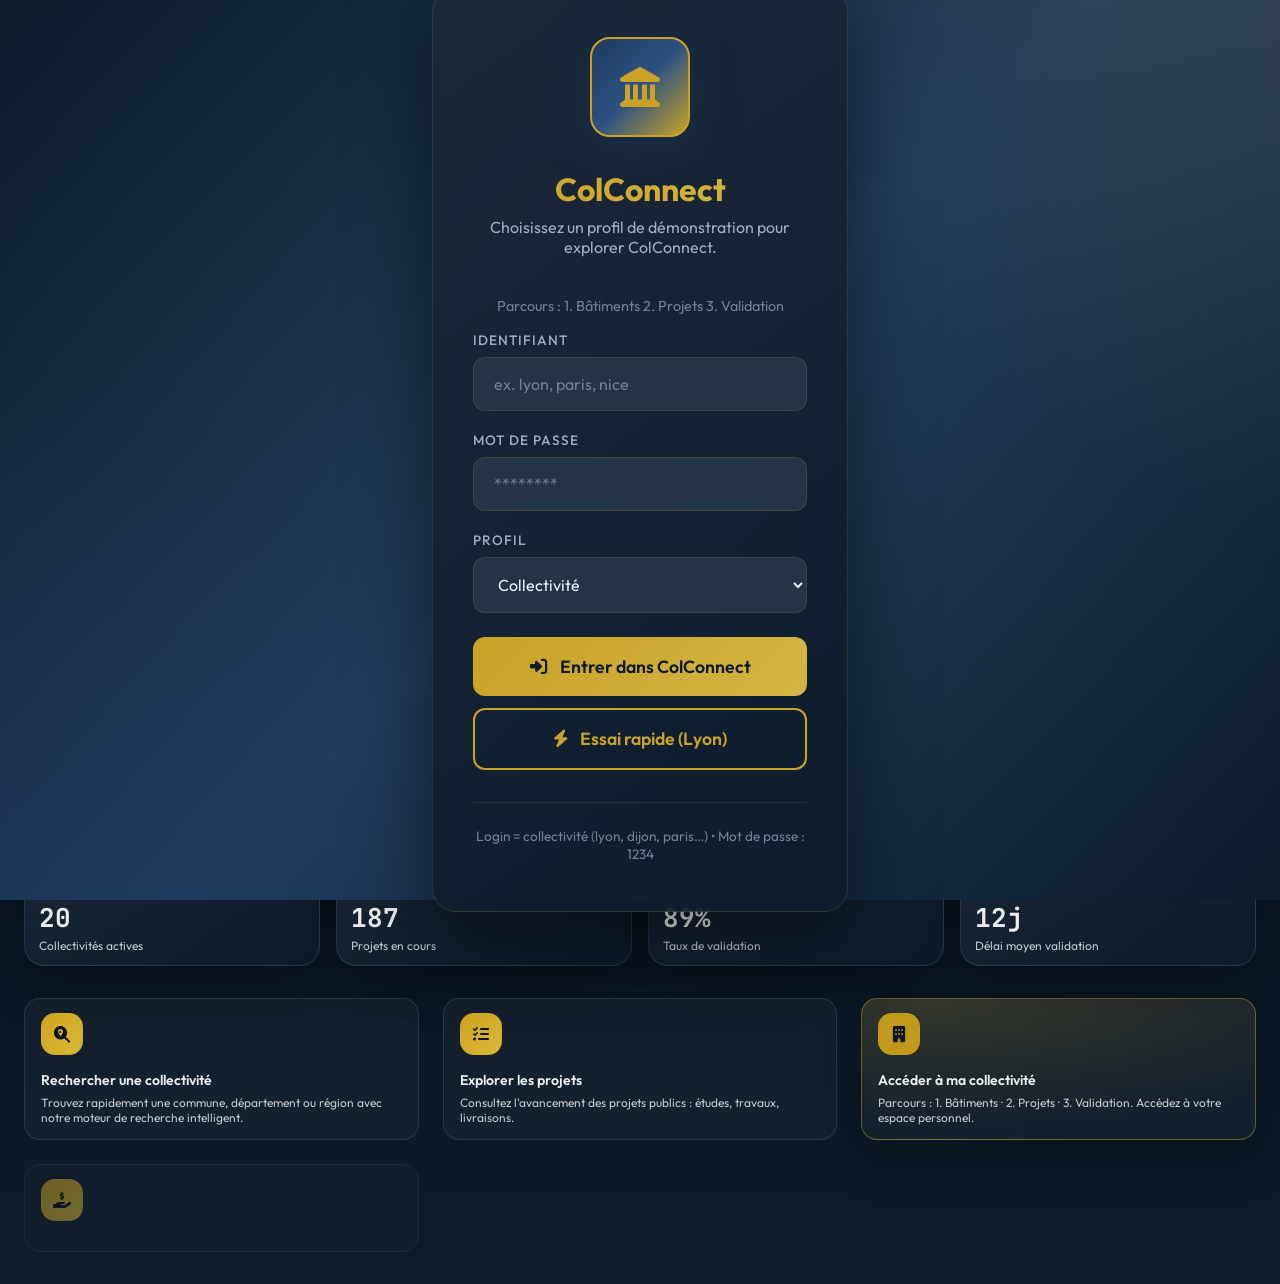
==== commit da6dd4bd: "front: set _CC_API_BASE_ to Azure api.colconnect.fr [CC_PATCH_SET_CC_API_BASE_AZURE_V1_20260302]" ====
--- a/index.html
+++ b/index.html
@@ -197,6 +197,10 @@
     <link rel="stylesheet" href="assets/css/arbitrage.css">
     <link rel="stylesheet" href="assets/css/arbitrage-module.css">
     <script src="https://cdn.jsdelivr.net/npm/chart.js@4.4.1/dist/chart.umd.min.js"></script>
+  <script>
+    // ColConnect: API base (public)
+    window._CC_API_BASE_ = 'https://api.colconnect.fr';
+  </script>
 </head>
 <body class="colconnect" data-role="collectivite">
     <!-- ÉCRAN D'IDENTIFICATION -->
--- a/assets/css/main.css
+++ b/assets/css/main.css
@@ -0,0 +1,8592 @@
+/* ColConnect - main.css | v1.0 | Extrait de v8.html (style 1 + style 2) | Dépendances: aucune */
+        :root {
+            /* Palette officielle institutionnelle */
+            --primary: #1e3a5f;           /* Bleu marine officiel */
+            --primary-dark: #152a45;
+            --primary-light: #2c5282;
+            --secondary: #c9a227;         /* Or institutionnel */
+            --secondary-light: #d4b545;
+            --accent: #2d6a4f;            /* Vert officiel */
+            --accent-light: #40916c;
+            --accent-orange: #b45309;     /* Orange sobre */
+            --danger: #991b1b;            /* Rouge officiel */
+            --bg-main: #0d1b2a;           /* Fond bleu très foncé */
+            --bg-card: #1b2838;           /* Cartes */
+            --bg-elevated: #243447;       /* Éléments surélevés */
+            --text-primary: #f0f4f8;
+            --text-secondary: #a0aec0;
+            --text-muted: #718096;
+            --border: rgba(201, 162, 39, 0.15);
+            --glow-primary: rgba(30, 58, 95, 0.5);
+            --glow-accent: rgba(201, 162, 39, 0.3);
+            --gradient-hero: linear-gradient(135deg, #1e3a5f 0%, #2c5282 50%, #c9a227 100%);
+            --gradient-gold: linear-gradient(135deg, #c9a227 0%, #d4b545 100%);
+            --gradient-card: linear-gradient(145deg, rgba(27, 40, 56, 0.9), rgba(13, 27, 42, 0.95));
+        }
+
+        .light {
+            --bg-main: #f7f9fc;
+            --bg-card: #ffffff;
+            --bg-elevated: #edf2f7;
+            --text-primary: #1a202c;
+            --text-secondary: #4a5568;
+            --text-muted: #718096;
+            --border: rgba(30, 58, 95, 0.15);
+            --gradient-card: linear-gradient(145deg, rgba(255, 255, 255, 0.95), rgba(247, 249, 252, 0.95));
+        }
+
+        * {
+            margin: 0;
+            padding: 0;
+            box-sizing: border-box;
+        }
+
+        body {
+            font-family: 'Outfit', sans-serif;
+            background: var(--bg-main);
+            color: var(--text-primary);
+            min-height: 100vh;
+            overflow-x: hidden;
+        }
+
+        /* ======================== */
+        /* ÉCRAN D'IDENTIFICATION */
+        /* ======================== */
+        .login-overlay {
+            position: fixed;
+            top: 0;
+            left: 0;
+            right: 0;
+            bottom: 0;
+            background: linear-gradient(135deg, #0d1b2a 0%, #1e3a5f 50%, #0d1b2a 100%);
+            z-index: 9999;
+            display: flex;
+            align-items: center;
+            justify-content: center;
+            transition: opacity 0.5s ease, visibility 0.5s ease;
+        }
+
+        .login-overlay.hidden {
+            opacity: 0;
+            visibility: hidden;
+            pointer-events: none;
+        }
+
+        .login-container {
+            width: 100%;
+            max-width: 480px;
+            padding: 2rem;
+        }
+
+        .login-card {
+            background: var(--gradient-card);
+            border: 1px solid var(--border);
+            border-radius: 24px;
+            padding: 3rem 2.5rem;
+            text-align: center;
+            box-shadow: 0 25px 80px rgba(0, 0, 0, 0.5);
+            position: relative;
+            overflow: hidden;
+        }
+
+        .login-card::before {
+            content: '';
+            position: absolute;
+            top: 0;
+            left: 0;
+            right: 0;
+            height: 4px;
+            background: var(--gradient-gold);
+        }
+
+        .login-emblem {
+            width: 100px;
+            height: 100px;
+            margin: 0 auto 2rem;
+            background: var(--gradient-hero);
+            border-radius: 20px;
+            display: flex;
+            align-items: center;
+            justify-content: center;
+            font-size: 2.5rem;
+            color: var(--secondary);
+            box-shadow: 0 10px 40px var(--glow-primary);
+            border: 2px solid var(--secondary);
+        }
+
+        .login-title {
+            font-size: 2rem;
+            font-weight: 700;
+            margin-bottom: 0.5rem;
+            background: var(--gradient-gold);
+            -webkit-background-clip: text;
+            -webkit-text-fill-color: transparent;
+            background-clip: text;
+        }
+
+        .login-subtitle {
+            color: var(--text-secondary);
+            font-size: 1rem;
+            margin-bottom: 2.5rem;
+        }
+
+        .login-form-group {
+            margin-bottom: 1.25rem;
+            text-align: left;
+        }
+
+        .login-label {
+            display: block;
+            font-size: 0.85rem;
+            font-weight: 500;
+            color: var(--text-secondary);
+            margin-bottom: 0.5rem;
+            text-transform: uppercase;
+            letter-spacing: 1px;
+        }
+
+        .login-input {
+            width: 100%;
+            padding: 1rem 1.25rem;
+            background: var(--bg-elevated);
+            border: 1px solid var(--border);
+            border-radius: 12px;
+            font-size: 1rem;
+            font-family: inherit;
+            color: var(--text-primary);
+            transition: all 0.3s ease;
+        }
+
+        .login-input:focus {
+            outline: none;
+            border-color: var(--secondary);
+            box-shadow: 0 0 0 3px var(--glow-accent);
+        }
+
+        .login-input::placeholder {
+            color: var(--text-muted);
+        }
+
+        .login-btn {
+            width: 100%;
+            padding: 1.1rem 2rem;
+            background: var(--gradient-gold);
+            border: none;
+            border-radius: 12px;
+            color: #0d1b2a;
+            font-family: inherit;
+            font-size: 1.1rem;
+            font-weight: 600;
+            cursor: pointer;
+            display: flex;
+            align-items: center;
+            justify-content: center;
+            gap: 0.75rem;
+            transition: all 0.3s ease;
+            margin-top: 1.5rem;
+        }
+
+        .login-btn:hover {
+            transform: translateY(-2px);
+            box-shadow: 0 10px 30px var(--glow-accent);
+        }
+
+        .login-footer {
+            margin-top: 2rem;
+            padding-top: 1.5rem;
+            border-top: 1px solid var(--border);
+        }
+
+        .login-footer p {
+            color: var(--text-muted);
+            font-size: 0.85rem;
+        }
+
+        .login-badge {
+            display: inline-flex;
+            align-items: center;
+            gap: 0.5rem;
+            padding: 0.5rem 1rem;
+            background: rgba(201, 162, 39, 0.1);
+            border: 1px solid rgba(201, 162, 39, 0.3);
+            border-radius: 50px;
+            color: var(--secondary);
+            font-size: 0.8rem;
+            font-weight: 500;
+            margin-top: 1rem;
+        }
+
+        /* Animated Background for login */
+        .login-bg-pattern {
+            position: absolute;
+            top: 0;
+            left: 0;
+            right: 0;
+            bottom: 0;
+            z-index: -1;
+            overflow: hidden;
+        }
+
+        .login-bg-pattern::before {
+            content: '';
+            position: absolute;
+            width: 200%;
+            height: 200%;
+            top: -50%;
+            left: -50%;
+            background:
+                radial-gradient(circle at 20% 80%, rgba(30, 58, 95, 0.3) 0%, transparent 25%),
+                radial-gradient(circle at 80% 20%, rgba(201, 162, 39, 0.15) 0%, transparent 25%),
+                radial-gradient(circle at 50% 50%, rgba(45, 106, 79, 0.1) 0%, transparent 50%);
+            animation: loginBgFloat 25s ease-in-out infinite;
+        }
+
+        @keyframes loginBgFloat {
+            0%, 100% { transform: translate(0, 0) rotate(0deg); }
+            33% { transform: translate(2%, 2%) rotate(2deg); }
+            66% { transform: translate(-1%, 1%) rotate(-1deg); }
+        }
+
+        /* ======================== */
+        /* MAIN APP STYLES */
+        /* ======================== */
+
+        /* Animated Background */
+        .bg-pattern {
+            position: fixed;
+            top: 0;
+            left: 0;
+            right: 0;
+            bottom: 0;
+            z-index: -1;
+            overflow: hidden;
+        }
+
+        .bg-pattern::before {
+            content: '';
+            position: absolute;
+            width: 200%;
+            height: 200%;
+            top: -50%;
+            left: -50%;
+            background:
+                radial-gradient(circle at 20% 80%, var(--glow-primary) 0%, transparent 25%),
+                radial-gradient(circle at 80% 20%, var(--glow-accent) 0%, transparent 25%),
+                radial-gradient(circle at 50% 50%, rgba(30, 58, 95, 0.15) 0%, transparent 50%);
+            animation: bgFloat 20s ease-in-out infinite;
+        }
+
+        @keyframes bgFloat {
+            0%, 100% { transform: translate(0, 0) rotate(0deg); }
+            33% { transform: translate(2%, 2%) rotate(2deg); }
+            66% { transform: translate(-1%, 1%) rotate(-1deg); }
+        }
+
+        /* Grid Pattern */
+        .grid-overlay {
+            position: fixed;
+            top: 0;
+            left: 0;
+            right: 0;
+            bottom: 0;
+            background-image:
+                linear-gradient(rgba(201, 162, 39, 0.02) 1px, transparent 1px),
+                linear-gradient(90deg, rgba(201, 162, 39, 0.02) 1px, transparent 1px);
+            background-size: 50px 50px;
+            z-index: -1;
+            pointer-events: none;
+        }
+
+        /* Header */
+        .header {
+            position: fixed;
+            top: 0;
+            left: 0;
+            right: 0;
+            z-index: 100;
+            padding: 1rem 2rem;
+            background: var(--gradient-card);
+            backdrop-filter: blur(20px);
+            border-bottom: 1px solid var(--border);
+            overflow: visible;
+        }
+
+        .header-content {
+            max-width: 1400px;
+            margin: 0 auto;
+            display: grid;
+            grid-template-columns: 1fr auto 1fr;
+            align-items: center;
+            gap: 0.75rem;
+            overflow: visible;
+        }
+
+        .logo {
+            grid-column: 1;
+            justify-self: start;
+            display: flex;
+            align-items: center;
+            gap: 0.75rem;
+        }
+
+        .header-content .nav-tabs {
+            grid-column: 2;
+            justify-self: center;
+        }
+
+        .logo-icon {
+            width: 48px;
+            height: 48px;
+            background: var(--gradient-hero);
+            border-radius: 12px;
+            display: flex;
+            align-items: center;
+            justify-content: center;
+            font-size: 1.5rem;
+            color: var(--secondary);
+            box-shadow: 0 4px 20px var(--glow-primary);
+            border: 1px solid var(--secondary);
+            animation: pulse 2s ease-in-out infinite;
+        }
+
+        @keyframes pulse {
+            0%, 100% { box-shadow: 0 4px 20px var(--glow-primary); }
+            50% { box-shadow: 0 4px 40px var(--glow-accent); }
+        }
+
+        .logo-text {
+            font-size: 1.5rem;
+            font-weight: 700;
+            background: var(--gradient-gold);
+            -webkit-background-clip: text;
+            -webkit-text-fill-color: transparent;
+            background-clip: text;
+        }
+
+        .logo-subtitle {
+            font-size: 0.75rem;
+            color: var(--text-muted);
+            text-transform: uppercase;
+            letter-spacing: 2px;
+        }
+
+        /* Navigation */
+        .nav-tabs {
+            display: flex;
+            flex-wrap: wrap;
+            gap: 0.5rem;
+            background: var(--bg-elevated);
+            padding: 0.35rem;
+            border-radius: 16px;
+            border: 1px solid var(--border);
+            overflow: visible;
+        }
+
+        .nav-tab {
+            padding: 0.75rem 1.25rem;
+            border: none;
+            background: transparent;
+            color: var(--text-secondary);
+            font-family: inherit;
+            font-size: 0.9rem;
+            font-weight: 500;
+            border-radius: 12px;
+            cursor: pointer;
+            transition: all 0.3s cubic-bezier(0.4, 0, 0.2, 1);
+            display: flex;
+            align-items: center;
+            gap: 0.5rem;
+            white-space: nowrap;
+            flex-shrink: 0;
+        }
+
+        .nav-tab:hover {
+            color: var(--text-primary);
+            background: rgba(201, 162, 39, 0.1);
+        }
+
+        .nav-tab.active {
+            background: var(--gradient-gold);
+            color: #0d1b2a;
+            box-shadow: 0 4px 15px var(--glow-accent);
+        }
+
+        .nav-tab i {
+            font-size: 1rem;
+        }
+
+        /* Main Container */
+        .main-container {
+            max-width: 1400px;
+            margin: 0 auto;
+            padding: 100px 2rem 2rem;
+            min-height: 100vh;
+        }
+
+        /* Sections */
+        .section {
+            display: none;
+            animation: fadeSlideIn 0.5s ease forwards;
+        }
+
+        .section.active {
+            display: block;
+        }
+
+        /* Anti-empiètement : forcer le masquage des sections inactives (évite que financeur/collectivité restent visibles) */
+        .section:not(.active) {
+            display: none !important;
+            visibility: hidden !important;
+            pointer-events: none !important;
+        }
+
+        @keyframes fadeSlideIn {
+            from { opacity: 0; transform: translateY(20px); }
+            to { opacity: 1; transform: translateY(0); }
+        }
+
+        /* ======================== */
+        /* SECTION 1: DASHBOARD */
+        /* ======================== */
+        .hero-section {
+            text-align: center;
+            padding: 3rem 0;
+        }
+
+        .hero-badge {
+            display: inline-flex;
+            align-items: center;
+            gap: 0.5rem;
+            padding: 0.5rem 1rem;
+            background: rgba(201, 162, 39, 0.15);
+            border: 1px solid rgba(201, 162, 39, 0.3);
+            border-radius: 50px;
+            color: var(--secondary);
+            font-size: 0.85rem;
+            font-weight: 500;
+            margin-bottom: 1.5rem;
+            animation: shimmer 2s ease-in-out infinite;
+        }
+
+        @keyframes shimmer {
+            0%, 100% { background: rgba(201, 162, 39, 0.15); }
+            50% { background: rgba(201, 162, 39, 0.25); }
+        }
+
+        .hero-title {
+            font-size: clamp(2rem, 5vw, 3.5rem);
+            font-weight: 800;
+            margin-bottom: 1rem;
+            line-height: 1.2;
+        }
+
+        .hero-title span {
+            background: var(--gradient-gold);
+            -webkit-background-clip: text;
+            -webkit-text-fill-color: transparent;
+            background-clip: text;
+        }
+
+        .hero-desc {
+            font-size: 1.15rem;
+            color: var(--text-secondary);
+            max-width: 600px;
+            margin: 0 auto 2rem;
+            line-height: 1.7;
+        }
+
+        /* Masquer les boutons Export PDF et Générer Rapport sur la page d'accueil */
+        #dashboard .hero-actions,
+        #dashboard button[data-action="export"][data-section="dashboard"],
+        #dashboard button[onclick*="exportDashboardPDF"],
+        .header-content button[onclick*="genererRapport"],
+        .header-content button[onclick*="genererRapport"] {
+            display: none !important;
+            visibility: hidden !important;
+        }
+        
+        /* Masquer les boutons avec icône file-pdf ou file-alt dans le header ou dashboard */
+        .header-content button i.fa-file-pdf,
+        .header-content button i.fa-file-alt,
+        #dashboard button i.fa-file-pdf {
+            display: none !important;
+        }
+        
+        .header-content button:has(i.fa-file-alt),
+        .header-content button:has(i.fa-file-pdf),
+        #dashboard button:has(i.fa-file-pdf) {
+            display: none !important;
+        }
+
+        /* Stats Grid */
+        .stats-grid {
+            display: grid;
+            grid-template-columns: repeat(auto-fit, minmax(200px, 1fr));
+            gap: 1.5rem;
+            margin: 2rem 0;
+        }
+
+        .stat-card {
+            background: var(--gradient-card);
+            border: 1px solid var(--border);
+            border-radius: 20px;
+            padding: 1.5rem;
+            position: relative;
+            overflow: hidden;
+            transition: all 0.3s ease;
+        }
+
+        .stat-card::before {
+            content: '';
+            position: absolute;
+            top: 0;
+            left: 0;
+            right: 0;
+            height: 3px;
+            background: var(--gradient-gold);
+        }
+
+        .stat-card:hover {
+            transform: translateY(-5px);
+            box-shadow: 0 20px 40px rgba(0, 0, 0, 0.3);
+        }
+
+        .stat-icon {
+            width: 44px;
+            height: 44px;
+            border-radius: 11px;
+            display: flex;
+            align-items: center;
+            justify-content: center;
+            font-size: 1.2rem;
+            margin-bottom: 1rem;
+            box-shadow: 0 2px 6px rgba(0, 0, 0, 0.18);
+        }
+
+        .stat-icon.blue { background: rgba(30, 58, 95, 0.5); color: #60a5fa; }
+        .stat-icon.green { background: rgba(45, 106, 79, 0.5); color: #6ee7b7; }
+        .stat-icon.purple { background: rgba(201, 162, 39, 0.35); color: #fde047; }
+        .stat-icon.orange { background: rgba(180, 83, 9, 0.35); color: #fdba74; }
+
+        .stat-value {
+            font-size: 2.5rem;
+            font-weight: 700;
+            font-family: 'JetBrains Mono', monospace;
+            margin-bottom: 0.25rem;
+            color: var(--secondary);
+        }
+
+        .stat-label {
+            color: var(--text-secondary);
+            font-size: 0.9rem;
+        }
+
+        /* Quick Actions */
+        .quick-actions {
+            display: grid;
+            grid-template-columns: repeat(auto-fit, minmax(280px, 1fr));
+            gap: 1.5rem;
+            margin-top: 2rem;
+        }
+
+        .action-card {
+            background: var(--gradient-card);
+            border: 1px solid var(--border);
+            border-radius: 20px;
+            padding: 2rem;
+            cursor: pointer;
+            transition: all 0.3s ease;
+            position: relative;
+            overflow: hidden;
+        }
+
+        .action-card::after {
+            content: '';
+            position: absolute;
+            top: 0;
+            right: 0;
+            width: 100px;
+            height: 100px;
+            background: radial-gradient(circle, var(--glow-accent), transparent 70%);
+            opacity: 0;
+            transition: opacity 0.3s ease;
+        }
+
+        .action-card:hover::after {
+            opacity: 1;
+        }
+
+        .action-card:hover {
+            transform: translateY(-5px);
+            border-color: var(--secondary);
+        }
+
+        .action-card.inactif {
+            opacity: 0.5;
+            cursor: not-allowed;
+            pointer-events: none;
+        }
+        .action-card.inactif:hover {
+            transform: none;
+            border-color: var(--border);
+        }
+
+        .action-icon {
+            width: 52px;
+            height: 52px;
+            border-radius: 14px;
+            display: flex;
+            align-items: center;
+            justify-content: center;
+            font-size: 1.4rem;
+            margin-bottom: 1rem;
+            background: var(--gradient-gold);
+            color: #0d1b2a;
+            box-shadow: 0 2px 10px rgba(0, 0, 0, 0.22);
+        }
+
+        .action-icon.accent-bg {
+            color: #fff;
+            text-shadow: 0 1px 2px rgba(0, 0, 0, 0.35);
+        }
+
+        .action-title {
+            font-size: 1.25rem;
+            font-weight: 600;
+            margin-bottom: 0.5rem;
+        }
+
+        .action-desc {
+            color: var(--text-secondary);
+            font-size: 0.9rem;
+            line-height: 1.6;
+        }
+
+        /* ======================== */
+        /* SECTION 2: SEARCH */
+        /* ======================== */
+        .search-container {
+            max-width: 800px;
+            margin: 0 auto;
+            padding: 2rem 0;
+        }
+
+        .search-header {
+            text-align: center;
+            margin-bottom: 2rem;
+        }
+
+        .search-header h2 {
+            font-size: 2rem;
+            margin-bottom: 0.5rem;
+        }
+
+        .search-box {
+            position: relative;
+            margin-bottom: 1.5rem;
+        }
+
+        .search-input {
+            width: 100%;
+            padding: 1.25rem 1.5rem 1.25rem 3.5rem;
+            background: var(--bg-card);
+            border: 2px solid var(--border);
+            border-radius: 16px;
+            font-size: 1.1rem;
+            font-family: inherit;
+            color: var(--text-primary);
+            transition: all 0.3s ease;
+        }
+
+        .search-input:focus {
+            outline: none;
+            border-color: var(--secondary);
+            box-shadow: 0 0 0 4px var(--glow-accent);
+        }
+
+        .search-input::placeholder {
+            color: var(--text-muted);
+        }
+
+        .search-icon {
+            position: absolute;
+            left: 1.25rem;
+            top: 50%;
+            transform: translateY(-50%);
+            color: var(--text-muted);
+            font-size: 1.25rem;
+        }
+
+        /* Filters */
+        .filters-row {
+            display: flex;
+            flex-wrap: wrap;
+            gap: 0.75rem;
+            margin-bottom: 2rem;
+        }
+
+        .filter-chip {
+            padding: 0.6rem 1.25rem;
+            background: var(--bg-card);
+            border: 1px solid var(--border);
+            border-radius: 50px;
+            font-size: 0.9rem;
+            font-family: inherit;
+            color: var(--text-secondary);
+            cursor: pointer;
+            transition: all 0.3s ease;
+            display: flex;
+            align-items: center;
+            gap: 0.5rem;
+        }
+
+        .filter-chip:hover, .filter-chip.active {
+            background: var(--secondary);
+            color: #0d1b2a;
+            border-color: var(--secondary);
+        }
+
+        /* Recherche projet (page Projets des collectivités territoriales) */
+        .projets-search-block {
+            margin-bottom: 1.25rem;
+        }
+        .projets-search-wrap {
+            position: relative;
+            display: flex;
+            align-items: center;
+            max-width: 480px;
+        }
+        .projets-search-wrap .projets-search-icon {
+            position: absolute;
+            left: 1rem;
+            color: var(--text-muted);
+            font-size: 0.95rem;
+            pointer-events: none;
+        }
+        .projets-search-input {
+            width: 100%;
+            padding: 0.75rem 2.25rem 0.75rem 2.75rem;
+            background: var(--bg-card);
+            border: 1px solid var(--border);
+            border-radius: 12px;
+            font-size: 0.9rem;
+            font-family: inherit;
+            color: var(--text-primary);
+            transition: border-color 0.2s ease, box-shadow 0.2s ease;
+        }
+        .projets-search-input:focus {
+            outline: none;
+            border-color: var(--secondary);
+            box-shadow: 0 0 0 3px rgba(201, 162, 39, 0.15);
+        }
+        .projets-search-input::placeholder {
+            color: var(--text-muted);
+        }
+        .projets-search-clear {
+            position: absolute;
+            right: 0.5rem;
+            width: 1.75rem;
+            height: 1.75rem;
+            padding: 0;
+            border: none;
+            background: transparent;
+            color: var(--text-muted);
+            font-size: 1.25rem;
+            line-height: 1;
+            cursor: pointer;
+            border-radius: 6px;
+            display: none;
+            align-items: center;
+            justify-content: center;
+            transition: color 0.2s, background 0.2s;
+        }
+        .projets-search-clear:hover {
+            color: var(--text-primary);
+            background: rgba(255,255,255,0.08);
+        }
+        .projets-search-clear.visible {
+            display: flex;
+        }
+        .projets-search-count {
+            margin: 0.5rem 0 0;
+            font-size: 0.85rem;
+            color: var(--text-muted);
+        }
+        .projets-search-count strong { color: var(--text-secondary); }
+        .projets-empty-state {
+            padding: 2.5rem 1.5rem;
+            text-align: center;
+            background: var(--bg-card);
+            border: 1px solid var(--border);
+            border-radius: 16px;
+            color: var(--text-muted);
+            font-size: 0.95rem;
+        }
+        .projets-empty-state i { margin-right: 0.5rem; color: var(--secondary); }
+
+        /* Pagination Filter */
+        .pagination-filter {
+            display: flex;
+            align-items: center;
+            gap: 0.5rem;
+            margin-left: auto;
+        }
+
+        .pagination-filter label {
+            color: var(--text-muted);
+            font-size: 0.85rem;
+        }
+
+        .page-size-select {
+            padding: 0.5rem 0.75rem;
+            background: var(--bg-card);
+            border: 1px solid var(--border);
+            border-radius: 8px;
+            font-size: 0.85rem;
+            font-family: inherit;
+            color: var(--text-primary);
+            cursor: pointer;
+            transition: all 0.3s ease;
+            appearance: none;
+            -webkit-appearance: none;
+            background-image: url("data:image/svg+xml,%3Csvg xmlns='http://www.w3.org/2000/svg' width='12' height='12' viewBox='0 0 12 12'%3E%3Cpath fill='%23a0aec0' d='M6 8L1 3h10z'/%3E%3C/svg%3E");
+            background-repeat: no-repeat;
+            background-position: right 0.5rem center;
+            padding-right: 1.75rem;
+        }
+
+        .page-size-select:hover {
+            border-color: var(--secondary);
+        }
+
+        .page-size-select:focus {
+            outline: none;
+            border-color: var(--secondary);
+            box-shadow: 0 0 0 3px var(--glow-accent);
+        }
+
+        .page-size-select option {
+            background: var(--bg-card);
+            color: var(--text-primary);
+        }
+
+        /* Collectivité Cards */
+        .results-grid {
+            display: grid;
+            gap: 1rem;
+        }
+
+        .collectivite-card {
+            background: var(--gradient-card);
+            border: 1px solid var(--border);
+            border-radius: 16px;
+            padding: 1.5rem;
+            display: flex;
+            align-items: center;
+            gap: 1.5rem;
+            cursor: pointer;
+            transition: all 0.3s ease;
+        }
+
+        .collectivite-card:hover {
+            border-color: var(--secondary);
+            transform: translateX(10px);
+        }
+
+        .collectivite-avatar {
+            width: 70px;
+            height: 70px;
+            border-radius: 16px;
+            background: var(--gradient-hero);
+            display: flex;
+            align-items: center;
+            justify-content: center;
+            font-size: 1.75rem;
+            color: var(--secondary);
+            flex-shrink: 0;
+            border: 1px solid var(--secondary);
+        }
+
+        .collectivite-info {
+            flex: 1;
+        }
+
+        .collectivite-name {
+            font-size: 1.2rem;
+            font-weight: 600;
+            margin-bottom: 0.25rem;
+        }
+
+        .collectivite-type {
+            color: var(--text-muted);
+            font-size: 0.85rem;
+            margin-bottom: 0.5rem;
+        }
+
+        .collectivite-stats {
+            display: flex;
+            gap: 1.5rem;
+        }
+
+        .collectivite-stat {
+            display: flex;
+            align-items: center;
+            gap: 0.4rem;
+            font-size: 0.85rem;
+            color: var(--text-secondary);
+        }
+
+        .collectivite-stat i {
+            color: var(--secondary);
+        }
+
+        .collectivite-arrow {
+            color: var(--text-muted);
+            font-size: 1.25rem;
+            transition: transform 0.3s ease;
+        }
+
+        .collectivite-card:hover .collectivite-arrow {
+            transform: translateX(5px);
+            color: var(--secondary);
+        }
+
+        /* ======================== */
+        /* SECTION 3: FICHE */
+        /* ======================== */
+        .fiche-container {
+            display: grid;
+            grid-template-columns: 300px 1fr;
+            gap: 2rem;
+        }
+
+        @media (max-width: 900px) {
+            .fiche-container {
+                grid-template-columns: 1fr;
+            }
+        }
+
+        .fiche-sidebar {
+            background: var(--gradient-card);
+            border: 1px solid var(--border);
+            border-radius: 24px;
+            padding: 2rem;
+            height: fit-content;
+            position: sticky;
+            top: 100px;
+        }
+
+        .fiche-avatar-large {
+            width: 120px;
+            height: 120px;
+            margin: 0 auto 1.5rem;
+            border-radius: 24px;
+            background: var(--gradient-hero);
+            display: flex;
+            align-items: center;
+            justify-content: center;
+            font-size: 3rem;
+            color: var(--secondary);
+            box-shadow: 0 10px 40px var(--glow-primary);
+            border: 2px solid var(--secondary);
+        }
+
+        .fiche-name {
+            text-align: center;
+            font-size: 1.5rem;
+            font-weight: 700;
+            margin-bottom: 0.5rem;
+        }
+
+        .fiche-type-badge {
+            display: block;
+            text-align: center;
+            padding: 0.4rem 1rem;
+            background: rgba(201, 162, 39, 0.15);
+            color: var(--secondary);
+            border-radius: 50px;
+            font-size: 0.8rem;
+            font-weight: 500;
+            margin: 0 auto 1.5rem;
+            width: fit-content;
+            border: 1px solid rgba(201, 162, 39, 0.3);
+        }
+
+        .fiche-details {
+            border-top: 1px solid var(--border);
+            padding-top: 1.5rem;
+        }
+
+        .fiche-detail-item {
+            display: flex;
+            align-items: center;
+            gap: 0.75rem;
+            padding: 0.75rem 0;
+            border-bottom: 1px solid var(--border);
+        }
+
+        .fiche-detail-item:last-child {
+            border-bottom: none;
+        }
+
+        .fiche-detail-icon {
+            width: 36px;
+            height: 36px;
+            border-radius: 10px;
+            background: var(--bg-elevated);
+            display: flex;
+            align-items: center;
+            justify-content: center;
+            color: var(--secondary);
+        }
+
+        .fiche-detail-label {
+            font-size: 0.75rem;
+            color: var(--text-muted);
+            text-transform: uppercase;
+            letter-spacing: 1px;
+        }
+
+        .fiche-detail-value {
+            font-weight: 500;
+        }
+
+        .fiche-main {
+            display: flex;
+            flex-direction: column;
+            gap: 1.5rem;
+        }
+
+        .fiche-section-card {
+            background: var(--gradient-card);
+            border: 1px solid var(--border);
+            border-radius: 20px;
+            padding: 1.5rem;
+        }
+
+        .fiche-section-title {
+            display: flex;
+            align-items: center;
+            gap: 0.75rem;
+            font-size: 1.1rem;
+            font-weight: 600;
+            margin-bottom: 1rem;
+            padding-bottom: 1rem;
+            border-bottom: 1px solid var(--border);
+        }
+
+        .fiche-section-title i {
+            color: var(--secondary);
+        }
+
+        /* Team List */
+        .team-list {
+            display: flex;
+            flex-direction: column;
+            gap: 0.75rem;
+        }
+
+        .team-member {
+            display: flex;
+            align-items: center;
+            gap: 1rem;
+            padding: 0.75rem;
+            background: var(--bg-elevated);
+            border-radius: 12px;
+        }
+
+        .team-avatar {
+            width: 45px;
+            height: 45px;
+            border-radius: 12px;
+            background: var(--gradient-hero);
+            display: flex;
+            align-items: center;
+            justify-content: center;
+            color: var(--secondary);
+            font-weight: 600;
+            border: 1px solid var(--secondary);
+        }
+
+        .team-role {
+            font-size: 0.8rem;
+            color: var(--text-muted);
+        }
+
+        /* ======================== */
+        /* PARTENAIRES FINANCIERS (compact) */
+        /* ======================== */
+        .partners-section {
+            background: var(--gradient-card);
+            border: 1px solid var(--border);
+            border-radius: 14px;
+            padding: 0.9rem 1rem;
+            margin-top: 0.75rem;
+        }
+
+        .partners-title {
+            display: flex;
+            align-items: center;
+            gap: 0.5rem;
+            font-size: 1rem;
+            font-weight: 600;
+            margin-bottom: 0.6rem;
+            padding-bottom: 0.5rem;
+            border-bottom: 1px solid var(--border);
+        }
+
+        .partners-title i {
+            color: var(--secondary);
+        }
+
+        .partners-grid {
+            display: grid;
+            gap: 0.5rem;
+        }
+
+        .partner-item {
+            display: flex;
+            align-items: center;
+            gap: 0.65rem;
+            padding: 0.5rem 0.65rem;
+            background: var(--bg-elevated);
+            border-radius: 10px;
+            border: 1px solid var(--border);
+        }
+
+        .partner-logo {
+            width: 38px;
+            height: 38px;
+            border-radius: 8px;
+            background: var(--gradient-hero);
+            display: flex;
+            align-items: center;
+            justify-content: center;
+            font-size: 1rem;
+            color: var(--secondary);
+            flex-shrink: 0;
+            border: 1px solid var(--secondary);
+        }
+
+        .partner-info {
+            flex: 1;
+        }
+
+        .partner-name {
+            font-weight: 600;
+            font-size: 0.9rem;
+            margin-bottom: 0.1rem;
+        }
+
+        .partner-type {
+            font-size: 0.75rem;
+            color: var(--text-muted);
+        }
+
+        .partner-contribution {
+            text-align: right;
+        }
+
+        .partner-amount {
+            font-size: 1.05rem;
+            font-weight: 700;
+            font-family: 'JetBrains Mono', monospace;
+            color: var(--secondary);
+        }
+
+        .partner-percentage {
+            font-size: 0.75rem;
+            color: var(--accent-light);
+        }
+
+        .partners-total {
+            margin-top: 0.5rem;
+            padding-top: 0.5rem;
+            border-top: 2px solid var(--secondary);
+            display: flex;
+            justify-content: space-between;
+            align-items: center;
+        }
+
+        .partners-total-label {
+            font-weight: 600;
+            font-size: 0.9rem;
+            color: var(--text-secondary);
+        }
+
+        .partners-total-amount {
+            font-size: 1.2rem;
+            font-weight: 700;
+            font-family: 'JetBrains Mono', monospace;
+            color: var(--secondary);
+        }
+
+        /* Workflow validation quotes-parts */
+        .qp-workflow-section {
+            margin-top: 2rem;
+            padding: 1.5rem;
+            background: var(--gradient-card);
+            border: 1px solid var(--border);
+            border-radius: 16px;
+        }
+        .qp-workflow-section h3 {
+            font-size: 1.2rem;
+            margin-bottom: 1rem;
+            display: flex;
+            align-items: center;
+            gap: 0.5rem;
+        }
+        .qp-workflow-section h3 i { color: var(--secondary); }
+        .qp-simulation-table-wrap {
+            overflow-x: auto;
+            margin-bottom: 1rem;
+            border-radius: 12px;
+            border: 1px solid var(--border);
+            background: var(--bg-elevated);
+        }
+        .qp-simulation-table-wrap.locked { opacity: 0.85; pointer-events: none; user-select: none; }
+        .qp-simulation-table {
+            width: 100%;
+            border-collapse: collapse;
+        }
+        .qp-simulation-table th, .qp-simulation-table td { padding: 0.75rem 1rem; text-align: left; border-bottom: 1px solid var(--border); }
+        .qp-simulation-table th { font-size: 0.8rem; text-transform: uppercase; color: var(--text-muted); background: rgba(0,0,0,0.15); }
+        .qp-simulation-table input { width: 100%; padding: 0.4rem 0.6rem; border-radius: 8px; border: 1px solid var(--border); background: var(--bg-main); color: var(--text-primary); }
+        .qp-simulation-table input:read-only { background: var(--bg-elevated); cursor: not-allowed; }
+        .qp-btn-generate {
+            display: inline-flex;
+            align-items: center;
+            gap: 0.5rem;
+            padding: 0.75rem 1.5rem;
+            border-radius: 12px;
+            border: none;
+            background: var(--gradient-gold);
+            color: #0d1b2a;
+            font-weight: 600;
+            cursor: pointer;
+            margin-bottom: 1rem;
+        }
+        .qp-btn-generate:hover { filter: brightness(1.1); transform: translateY(-1px); }
+        .qp-notice {
+            padding: 1rem;
+            background: rgba(201, 162, 39, 0.12);
+            border: 1px solid rgba(201, 162, 39, 0.3);
+            border-radius: 12px;
+            font-size: 0.9rem;
+            color: var(--text-secondary);
+            margin-bottom: 1rem;
+        }
+        .qp-notice strong { color: var(--secondary); }
+        .qp-statuts-table-wrap { margin-top: 1rem; overflow-x: auto; border-radius: 12px; border: 1px solid var(--border); background: var(--bg-elevated); }
+        .qp-statuts-table { width: 100%; border-collapse: collapse; }
+        .qp-statuts-table th, .qp-statuts-table td { padding: 0.6rem 1rem; text-align: left; border-bottom: 1px solid var(--border); font-size: 0.9rem; }
+        .qp-statuts-table th { color: var(--text-muted); }
+        .qp-statut-badge { display: inline-block; padding: 0.25rem 0.6rem; border-radius: 8px; font-size: 0.8rem; font-weight: 600; }
+        .qp-statut-badge.valide { background: rgba(45, 106, 79, 0.3); color: #6ee7b7; }
+        .qp-statut-badge.modifie { background: rgba(245, 158, 11, 0.3); color: #fcd34d; }
+        .qp-statut-badge.refuse { background: rgba(153, 27, 27, 0.3); color: #fca5a5; }
+        .qp-statut-badge.en-attente { background: rgba(160, 174, 192, 0.2); color: var(--text-secondary); }
+        .qp-statuts-table select.qp-statut-select { padding: 0.35rem 0.5rem; border-radius: 8px; border: 1px solid var(--border); background: var(--bg-main); color: var(--text-primary); font-size: 0.85rem; min-width: 120px; }
+        .qp-actions-cell { display: flex; align-items: center; gap: 0.5rem; }
+        .qp-btn-valide { padding: 0.35rem 0.65rem; border: none; border-radius: 8px; background: var(--accent); color: #fff; cursor: pointer; display: inline-flex; align-items: center; justify-content: center; gap: 0.35rem; font-size: 0.85rem; font-weight: 500; }
+        .qp-btn-valide:hover:not(:disabled) { background: var(--accent-light); filter: brightness(1.1); }
+        .qp-btn-valide:disabled { background: rgba(45, 106, 79, 0.5); color: rgba(255,255,255,0.8); cursor: default; }
+        .qp-btn-modifier { padding: 0.35rem 0.65rem; border: 1px solid var(--border); border-radius: 8px; background: transparent; color: var(--text-secondary); cursor: pointer; display: inline-flex; align-items: center; justify-content: center; gap: 0.35rem; font-size: 0.85rem; font-weight: 500; }
+        .qp-btn-modifier:hover { background: rgba(160, 174, 192, 0.2); border-color: var(--secondary); color: var(--secondary); }
+        .qp-btn-del { width: 32px; height: 32px; border: none; border-radius: 8px; background: rgba(153,27,27,0.25); color: #fca5a5; cursor: pointer; display: inline-flex; align-items: center; justify-content: center; font-size: 0.9rem; }
+        .qp-btn-del:hover { background: rgba(153,27,27,0.45); color: #fecaca; }
+        .qp-row-valide { background: rgba(45, 106, 79, 0.18); }
+        .qp-row-valide td { background: transparent; }
+        .qp-row-valide select.qp-statut-select,
+        .qp-row-valide .qp-date,
+        .qp-row-valide .qp-ref { background: var(--bg-card); color: var(--text-primary); cursor: not-allowed; border-color: rgba(45, 106, 79, 0.35); }
+        .qp-btn-add { display: inline-flex; align-items: center; gap: 0.5rem; padding: 0.5rem 1rem; border-radius: 10px; border: 1px dashed var(--border); background: transparent; color: var(--text-secondary); cursor: pointer; font-size: 0.9rem; margin-bottom: 1rem; }
+        .qp-btn-add:hover { border-color: var(--secondary); color: var(--secondary); }
+        .qp-histoire { margin-top: 1rem; padding: 1rem; background: rgba(0,0,0,0.15); border-radius: 12px; font-size: 0.85rem; color: var(--text-muted); }
+        .qp-histoire h4 { font-size: 0.95rem; margin-bottom: 0.5rem; color: var(--text-secondary); }
+
+        /* Visibilité conditionnelle pour projets externes */
+        .projet-externe .partner-amount,
+        .projet-externe .partner-percentage,
+        .projet-externe .partners-total-amount {
+            display: none !important;
+        }
+
+        .projet-externe #projetTimeline .timeline-item {
+            opacity: 0.3;
+        }
+        .projet-externe #projetTimeline .timeline-date,
+        .projet-externe #projetTimeline .timeline-label {
+            display: none !important;
+        }
+
+        .projet-externe #projetArchiveList .archive-item {
+            display: none !important;
+        }
+        .projet-externe #projetArchiveList:empty::before {
+            content: 'Aucun document disponible';
+            display: block;
+            padding: 2rem;
+            text-align: center;
+            color: var(--text-muted);
+            font-style: italic;
+        }
+
+        .projet-externe #projetValidationSignataire {
+            color: var(--text-muted) !important;
+            opacity: 0.5;
+        }
+
+        /* Masquage Budget & Financement pour projets externes */
+        .detail-view.projet-externe #projetBudgetDejaFinance,
+        .detail-view.projet-externe #projetBudgetASecuriser,
+        .detail-view.projet-externe #projetBudgetNature,
+        .projet-externe #projetBudgetDejaFinance,
+        .projet-externe #projetBudgetASecuriser,
+        .projet-externe #projetBudgetNature,
+        .projet-externe .projet-budget-finance-deja,
+        .projet-externe .projet-budget-finance-securiser,
+        .projet-externe .projet-budget-finance-nature {
+            display: none !important;
+        }
+
+        /* Masquage du contenu (pas du titre) - Avancement & prochaines étapes pour projets externes */
+        .detail-view.projet-externe #projetAvancementEtapesContent,
+        .projet-externe #projetAvancementEtapesContent {
+            display: none !important;
+        }
+
+        /* Masquage du contenu (pas du titre) - Points d'attention pour projets externes */
+        .detail-view.projet-externe #projetPointsAttentionContent,
+        .projet-externe #projetPointsAttentionContent {
+            display: none !important;
+        }
+
+        /* ======================== */
+        /* SECTION 4: PROJETS */
+        /* ======================== */
+        .projets-header {
+            display: flex;
+            justify-content: space-between;
+            align-items: center;
+            flex-wrap: wrap;
+            gap: 1rem;
+            margin-bottom: 2rem;
+        }
+
+        .projets-title {
+            font-size: 1.75rem;
+            font-weight: 700;
+        }
+
+        .view-toggle {
+            display: flex;
+            gap: 0.5rem;
+            background: var(--bg-card);
+            padding: 0.35rem;
+            border-radius: 12px;
+            border: 1px solid var(--border);
+        }
+
+        .view-btn {
+            padding: 0.6rem 1rem;
+            background: transparent;
+            border: none;
+            color: var(--text-secondary);
+            cursor: pointer;
+            border-radius: 8px;
+            transition: all 0.3s ease;
+        }
+
+        .view-btn.active {
+            background: var(--secondary);
+            color: #0d1b2a;
+        }
+
+        /* Status Pills */
+        .status-pills {
+            display: flex;
+            gap: 0.75rem;
+            margin-bottom: 1.5rem;
+            flex-wrap: wrap;
+        }
+
+        .status-pill {
+            padding: 0.5rem 1rem;
+            border-radius: 50px;
+            font-size: 0.85rem;
+            font-weight: 500;
+            display: flex;
+            align-items: center;
+            gap: 0.5rem;
+        }
+
+        .status-pill.etude { background: rgba(180, 83, 9, 0.2); color: var(--accent-orange); }
+        .status-pill.travaux { background: rgba(30, 58, 95, 0.3); color: var(--primary-light); }
+        .status-pill.termine { background: rgba(45, 106, 79, 0.45); color: #52b788; font-weight: 500; }
+
+        /* Project Cards */
+        .projets-grid {
+            display: grid;
+            grid-template-columns: repeat(auto-fill, minmax(350px, 1fr));
+            gap: 1rem;
+        }
+
+        /* Vue liste (boutons grille/liste) */
+        .projets-grid.list-view {
+            display: flex;
+            flex-direction: column;
+            gap: 1rem;
+        }
+        .projets-grid.list-view .projet-card:hover {
+            transform: none;
+        }
+
+        .projet-card {
+            background: var(--gradient-card);
+            border: 1px solid var(--border);
+            border-radius: 14px;
+            overflow: hidden;
+            cursor: pointer;
+            transition: all 0.3s ease;
+        }
+
+        .projet-card:hover {
+            transform: translateY(-5px);
+            border-color: var(--secondary);
+            box-shadow: 0 20px 40px rgba(0, 0, 0, 0.2);
+        }
+
+        .projet-header {
+            display: flex;
+            flex-wrap: wrap;
+            justify-content: space-between;
+            align-items: flex-start;
+            gap: 0.5rem;
+            padding: 1rem;
+            background: linear-gradient(135deg, rgba(30, 58, 95, 0.2), rgba(201, 162, 39, 0.1));
+            border-bottom: 1px solid var(--border);
+        }
+        
+        .projet-header > div:first-child {
+            flex: 1;
+            min-width: 0;
+        }
+
+        .projet-collectivite-pastille {
+            flex-shrink: 0;
+            padding: 0.25rem 0.6rem;
+            border-radius: 999px;
+            font-size: 0.7rem;
+            font-weight: 600;
+            color: #fff !important;
+            white-space: nowrap;
+            max-width: 180px;
+            overflow: hidden;
+            display: inline-block !important;
+            visibility: visible !important;
+            opacity: 1 !important;
+            text-overflow: ellipsis;
+        }
+
+        .projet-adresse {
+            font-size: 0.8rem;
+            color: var(--text-muted);
+            margin-top: 0.35rem;
+        }
+
+        .projet-adresse i { margin-right: 0.35rem; color: var(--secondary); }
+
+        .projet-status {
+            display: inline-flex;
+            align-items: center;
+            gap: 0.3rem;
+            padding: 0.25rem 0.55rem;
+            border-radius: 50px;
+            font-size: 0.7rem;
+            font-weight: 600;
+            text-transform: uppercase;
+            letter-spacing: 0.5px;
+            margin-bottom: 0.5rem;
+        }
+
+        .projet-status.creation { background: rgba(201,162,39,0.35); color: #0d1b2a; }
+        .projet-status.etude { background: var(--accent-orange); color: white; }
+        .projet-status.travaux { background: var(--primary-light); color: white; }
+        .projet-status.termine { background: var(--accent); color: white; }
+
+        .projet-status::before {
+            content: '';
+            width: 6px;
+            height: 6px;
+            background: currentColor;
+            border-radius: 50%;
+            animation: blink 1.5s ease-in-out infinite;
+        }
+
+        @keyframes blink {
+            0%, 100% { opacity: 1; }
+            50% { opacity: 0.3; }
+        }
+
+        .projet-title {
+            font-size: 1rem;
+            font-weight: 600;
+            line-height: 1.35;
+        }
+
+        .projet-code-block {
+            display: block;
+            font-size: 0.8rem;
+            font-weight: 400;
+            color: var(--text-muted);
+            margin-top: 0.2rem;
+        }
+
+        .detail-code { font-size: 0.9rem; margin-top: 0.25rem; }
+
+        .projet-body {
+            padding: 1rem;
+        }
+
+        /* Progress Bars */
+        .progress-section {
+            margin-bottom: 0.5rem;
+        }
+
+        .progress-label {
+            display: flex;
+            justify-content: space-between;
+            margin-bottom: 0.3rem;
+            font-size: 0.8rem;
+        }
+
+        .progress-bar {
+            height: 6px;
+            background: var(--bg-elevated);
+            border-radius: 8px;
+            overflow: hidden;
+        }
+
+        .progress-fill {
+            height: 100%;
+            border-radius: 8px;
+            transition: width 0.5s ease;
+        }
+
+        .progress-fill.etudes { background: linear-gradient(90deg, var(--accent-orange), #d97706); }
+        .progress-fill.travaux { background: linear-gradient(90deg, var(--primary), var(--secondary)); }
+
+        .projet-meta {
+            display: flex;
+            justify-content: space-between;
+            align-items: center;
+            padding-top: 0.65rem;
+            border-top: 1px solid var(--border);
+            font-size: 0.8rem;
+            color: var(--text-muted);
+        }
+
+        .projet-meta i {
+            margin-right: 0.35rem;
+            color: var(--secondary);
+        }
+
+        /* ======================== */
+        /* SECTION 5: DETAIL PROJET */
+        /* ======================== */
+        .detail-back {
+            display: inline-flex;
+            align-items: center;
+            gap: 0.5rem;
+            color: var(--text-secondary);
+            font-size: 0.9rem;
+            margin-bottom: 1.5rem;
+            cursor: pointer;
+            transition: color 0.3s ease;
+        }
+
+        .detail-back:hover {
+            color: var(--secondary);
+        }
+
+        /* Mes Projets Back Button */
+        .mes-projets-back {
+            display: inline-flex;
+            align-items: center;
+            gap: 0.5rem;
+            color: var(--text-secondary);
+            font-size: 0.9rem;
+            cursor: pointer;
+            transition: color 0.3s ease;
+            margin-right: auto;
+        }
+
+        .mes-projets-back:hover {
+            color: var(--secondary);
+        }
+
+        .detail-hero {
+            background: var(--gradient-card);
+            border: 1px solid var(--border);
+            border-radius: 24px;
+            padding: 2rem;
+            margin-bottom: 2rem;
+            position: relative;
+            overflow: hidden;
+        }
+
+        .detail-hero::before {
+            content: '';
+            position: absolute;
+            top: 0;
+            left: 0;
+            right: 0;
+            height: 4px;
+            background: var(--gradient-gold);
+        }
+
+        .detail-title-row {
+            display: flex;
+            justify-content: space-between;
+            align-items: flex-start;
+            flex-wrap: wrap;
+            gap: 1rem;
+            margin-bottom: 1.5rem;
+        }
+
+        .detail-title {
+            font-size: 1.75rem;
+            font-weight: 700;
+        }
+
+        /* Map Container */
+        .map-container {
+            background: var(--gradient-card);
+            border: 1px solid var(--border);
+            border-radius: 20px;
+            overflow: hidden;
+            margin-bottom: 2rem;
+        }
+
+        .map-header {
+            padding: 1rem 1.5rem;
+            border-bottom: 1px solid var(--border);
+            display: flex;
+            align-items: center;
+            gap: 0.75rem;
+        }
+
+        .map-header i {
+            color: var(--secondary);
+            font-size: 1.25rem;
+        }
+
+        .map-header h3 {
+            font-size: 1.1rem;
+            font-weight: 600;
+        }
+
+        #project-map {
+            height: 350px;
+            min-height: 280px;
+            width: 100%;
+            display: block;
+            background: var(--bg-elevated);
+        }
+        #detailCollectiviteView .map-container {
+            display: block !important;
+            min-height: 1px;
+            overflow: visible;
+        }
+
+        .map-info {
+            padding: 1rem 1.5rem;
+            background: var(--bg-elevated);
+            display: flex;
+            align-items: center;
+            gap: 1rem;
+            flex-wrap: wrap;
+        }
+
+        .map-info-item {
+            display: flex;
+            align-items: center;
+            gap: 0.5rem;
+            font-size: 0.9rem;
+            color: var(--text-secondary);
+        }
+
+        .map-info-item i {
+            color: var(--secondary);
+        }
+
+        .detail-analyse-block {
+            background: var(--gradient-card);
+            border: 1px solid var(--border);
+            border-radius: 20px;
+            padding: 1.25rem 1.5rem;
+            margin-bottom: 2rem;
+        }
+        .detail-analyse-title { font-size: 1.1rem; font-weight: 600; margin-bottom: 0.75rem; display: flex; align-items: center; gap: 0.5rem; }
+        .detail-analyse-title i { color: var(--secondary); }
+        .detail-analyse-text { color: var(--text-secondary); font-size: 0.95rem; line-height: 1.5; margin: 0; }
+
+        /* Timeline (compact + visible) */
+        #detailCollectiviteView .timeline-container,
+        #projetTimelineContainer {
+            display: block !important;
+            visibility: visible !important;
+            background: var(--gradient-card);
+            border: 1px solid var(--border);
+            border-radius: 14px;
+            padding: 0.9rem 1rem;
+            margin-bottom: 0.75rem;
+            min-height: 1px;
+        }
+
+        .timeline-title {
+            font-size: 1rem;
+            font-weight: 600;
+            margin-bottom: 0.75rem;
+            display: flex;
+            align-items: center;
+            gap: 0.5rem;
+        }
+
+        .timeline-title i {
+            color: var(--secondary);
+        }
+
+        #detailCollectiviteView .timeline,
+        .timeline {
+            position: relative;
+            padding-left: 1.5rem;
+            display: block !important;
+        }
+
+        #detailCollectiviteView .timeline::before,
+        .timeline::before {
+            content: '';
+            position: absolute;
+            left: 5px;
+            top: 0;
+            bottom: 0;
+            width: 2px;
+            background: var(--border);
+        }
+
+        #detailCollectiviteView .timeline-item,
+        .timeline-item {
+            position: relative;
+            padding-bottom: 0.85rem;
+            display: block !important;
+            min-height: 1px;
+        }
+
+        .timeline-item:last-child {
+            padding-bottom: 0;
+        }
+
+        .timeline-dot {
+            position: absolute;
+            left: -1.5rem;
+            top: 2px;
+            width: 12px;
+            height: 12px;
+            border-radius: 50%;
+            background: var(--bg-card);
+            border: 2px solid var(--text-muted);
+        }
+
+        .timeline-item.completed .timeline-dot {
+            background: var(--accent);
+            border-color: var(--accent);
+        }
+
+        .timeline-item.active .timeline-dot {
+            background: var(--secondary);
+            border-color: var(--secondary);
+            box-shadow: 0 0 0 3px var(--glow-accent);
+            animation: pulse 2s ease-in-out infinite;
+        }
+
+        #detailCollectiviteView .timeline-content,
+        .timeline-content {
+            display: block !important;
+            visibility: visible !important;
+            background: var(--bg-elevated);
+            border-radius: 10px;
+            padding: 0.5rem 0.75rem;
+            min-height: 1px;
+        }
+
+        .timeline-date {
+            font-size: 0.75rem;
+            color: var(--text-muted);
+            margin-bottom: 0.15rem;
+        }
+
+        .timeline-label {
+            font-weight: 600;
+            font-size: 0.9rem;
+        }
+
+        /* Phases Grid (compact + visible) */
+        .phases-grid {
+            display: grid !important;
+            grid-template-columns: repeat(auto-fit, minmax(200px, 1fr));
+            gap: 0.75rem;
+            margin-bottom: 0.75rem;
+        }
+
+        .phase-card {
+            background: var(--gradient-card);
+            border: 1px solid var(--border);
+            border-radius: 14px;
+            padding: 0.75rem 1rem;
+            text-align: center;
+            display: block !important;
+            min-height: 1px;
+        }
+
+        .phase-icon {
+            width: 44px;
+            height: 44px;
+            margin: 0 auto 0.5rem;
+            border-radius: 12px;
+            display: flex;
+            align-items: center;
+            justify-content: center;
+            font-size: 1.15rem;
+        }
+
+        .phase-icon.etudes { background: rgba(180, 83, 9, 0.2); color: var(--accent-orange); }
+        .phase-icon.travaux { background: rgba(30, 58, 95, 0.3); color: var(--primary-light); }
+        .phase-icon.livraison { background: rgba(45, 106, 79, 0.45); color: #52b788; }
+
+        .phase-name {
+            font-weight: 600;
+            font-size: 0.9rem;
+            margin-bottom: 0.25rem;
+        }
+
+        .phase-progress {
+            font-size: 1.35rem;
+            font-weight: 700;
+            font-family: 'JetBrains Mono', monospace;
+            background: var(--gradient-gold);
+            -webkit-background-clip: text;
+            -webkit-text-fill-color: transparent;
+            background-clip: text;
+        }
+
+        /* Validation Section (compact + visible) */
+        #detailCollectiviteView .validation-card,
+        #projetValidationCard {
+            display: block !important;
+            visibility: visible !important;
+            background: linear-gradient(135deg, rgba(45, 106, 79, 0.15), rgba(30, 58, 95, 0.15));
+            border: 1px solid var(--accent);
+            border-radius: 14px;
+            padding: 0.9rem 1rem;
+            text-align: center;
+            min-height: 1px;
+        }
+
+        .validation-icon {
+            width: 52px;
+            height: 52px;
+            margin: 0 auto 0.5rem;
+            background: var(--accent);
+            border-radius: 50%;
+            display: flex;
+            align-items: center;
+            justify-content: center;
+            font-size: 1.35rem;
+            color: white;
+        }
+
+        .validation-title {
+            font-size: 1rem;
+            font-weight: 600;
+            margin-bottom: 0.25rem;
+        }
+
+        .validation-date {
+            color: var(--text-secondary);
+            font-size: 0.85rem;
+            margin-bottom: 0.5rem;
+        }
+
+        .validation-signature {
+            display: inline-flex;
+            align-items: center;
+            gap: 0.5rem;
+            padding: 0.45rem 1rem;
+            background: var(--bg-card);
+            border-radius: 50px;
+            font-weight: 500;
+            font-size: 0.85rem;
+            border: 1px solid var(--border);
+        }
+
+        /* ======================== */
+        /* VUE FINANCEUR – RENDU COMPACT (aligné sur vue Collectivité) */
+        /* ======================== */
+        #detailFinanceurView .financeur-hero {
+            display: block !important;
+            visibility: visible !important;
+            padding: 0.9rem 1rem;
+            margin-bottom: 0.75rem;
+            border-radius: 14px;
+        }
+        #detailFinanceurView .financeur-title { font-size: 1.15rem; margin-bottom: 0.2rem; }
+        #detailFinanceurView #financeurProjectCode { display: block; font-size: 0.9rem; color: var(--text-muted); margin-bottom: 0.5rem; }
+        #detailFinanceurView .financeur-meta { font-size: 0.85rem; line-height: 1.45; }
+        #detailFinanceurView .financeur-grid {
+            display: grid !important;
+            grid-template-columns: repeat(auto-fit, minmax(160px, 1fr));
+            gap: 0.75rem;
+            margin-bottom: 0.75rem;
+        }
+        #detailFinanceurView .financeur-kpi {
+            display: block !important;
+            padding: 0.6rem 0.75rem;
+            border-radius: 12px;
+            min-height: 1px;
+        }
+        #detailFinanceurView .financeur-kpi .v { font-size: 0.95rem; }
+        /* Échéancier (équivalent timeline) – compact + visible */
+        #detailFinanceurView .financeur-deadlines,
+        #detailFinanceurView #financeurDeadlines {
+            display: block !important;
+            visibility: visible !important;
+            padding: 0.9rem 1rem;
+            margin-bottom: 0.75rem;
+            border-radius: 14px;
+            min-height: 1px;
+        }
+        #detailFinanceurView .financeur-deadlines h3 { margin-bottom: 0.6rem; font-size: 1rem; }
+        #detailFinanceurView .echeancier-note { margin: -0.3rem 0 0.6rem 0; font-size: 0.78rem; color: var(--text-muted); font-style: italic; line-height: 1.4; }
+        #detailFinanceurView .deadline-timeline { padding-left: 1.5rem; }
+        #detailFinanceurView .deadline-item { padding: 0.5rem 0 0.5rem 0.75rem; }
+        #detailFinanceurView .deadline-alert { margin-top: 0.6rem; padding: 0.5rem 0.75rem; }
+        /* Cartes financeur */
+        #detailFinanceurView .financeur-card {
+            display: block !important;
+            visibility: visible !important;
+            padding: 0.9rem 1rem;
+            margin-bottom: 0.75rem;
+            border-radius: 14px;
+            min-height: 1px;
+        }
+        #detailFinanceurView .financeur-card h3 {
+            margin-bottom: 0.5rem;
+            padding-bottom: 0.5rem;
+            font-size: 1rem;
+        }
+        #detailFinanceurView .financeur-card p,
+        #detailFinanceurView .financeur-card li { font-size: 0.9rem; line-height: 1.5; }
+        /* Section climat */
+        #detailFinanceurView .financeur-climat-section {
+            display: block !important;
+            visibility: visible !important;
+            padding: 0.9rem 1rem;
+            margin-bottom: 0.75rem;
+            border-radius: 14px;
+            min-height: 1px;
+        }
+        #detailFinanceurView .financeur-climat-section h3 { font-size: 1rem; margin-bottom: 0.5rem; }
+        #detailFinanceurView .climat-grid { gap: 0.5rem; margin-top: 0.6rem; }
+        #detailFinanceurView .climat-field { padding: 0.4rem 0; }
+        #detailFinanceurView .registre-references-grid { gap: 0.6rem; }
+        /* Registre de conformité */
+        #detailFinanceurView .financeur-registre-conformite {
+            display: block !important;
+            visibility: visible !important;
+            padding: 0.9rem 1rem;
+            margin-bottom: 0.75rem;
+            border-radius: 14px;
+            min-height: 1px;
+        }
+        #detailFinanceurView .financeur-registre-conformite h3 { font-size: 1rem; margin-bottom: 0.5rem; }
+        #detailFinanceurView .registre-reference-card { padding: 0.6rem 0.75rem; }
+        #detailFinanceurView .conformite-score { padding: 0.6rem 0; }
+        #detailFinanceurView .standardisation-badges { gap: 0.5rem; margin-top: 0.5rem; }
+        #detailFinanceurView .financeur-note { margin-top: 0.6rem; font-size: 0.85rem; }
+
+        /* ======================== */
+        /* FONCTIONNALITÉ 1: ASSISTANT IA */
+        /* ======================== */
+        .ai-assistant {
+            position: fixed;
+            bottom: 2rem;
+            right: 2rem;
+            z-index: 1000;
+        }
+
+        .ai-toggle {
+            width: 60px;
+            height: 60px;
+            border-radius: 50%;
+            background: var(--gradient-gold);
+            border: none;
+            cursor: pointer;
+            display: flex;
+            align-items: center;
+            justify-content: center;
+            font-size: 1.5rem;
+            color: #0d1b2a;
+            box-shadow: 0 10px 40px var(--glow-accent);
+            transition: all 0.3s ease;
+        }
+
+        .ai-toggle:hover {
+            transform: scale(1.1);
+        }
+
+        .ai-panel {
+            position: absolute;
+            bottom: 80px;
+            right: 0;
+            width: 400px;
+            max-width: calc(100vw - 2rem);
+            background: var(--bg-card);
+            border: 1px solid var(--border);
+            border-radius: 24px;
+            box-shadow: 0 25px 60px rgba(0, 0, 0, 0.4);
+            display: none;
+            flex-direction: column;
+            overflow: hidden;
+            max-height: 600px;
+        }
+
+        .ai-panel.open {
+            display: flex;
+            animation: slideUp 0.3s ease;
+        }
+
+        @keyframes slideUp {
+            from { opacity: 0; transform: translateY(20px); }
+            to { opacity: 1; transform: translateY(0); }
+        }
+
+        .ai-header {
+            padding: 1.25rem 1.5rem;
+            background: var(--gradient-hero);
+            display: flex;
+            align-items: center;
+            gap: 0.75rem;
+        }
+
+        .ai-avatar {
+            width: 40px;
+            height: 40px;
+            background: rgba(201, 162, 39, 0.3);
+            border-radius: 12px;
+            display: flex;
+            align-items: center;
+            justify-content: center;
+            font-size: 1.25rem;
+            color: var(--secondary);
+        }
+
+        .ai-name {
+            font-weight: 600;
+            color: white;
+        }
+
+        .ai-status {
+            font-size: 0.8rem;
+            color: rgba(255, 255, 255, 0.7);
+        }
+
+        .ai-close {
+            margin-left: auto;
+            background: rgba(255, 255, 255, 0.2);
+            border: none;
+            width: 32px;
+            height: 32px;
+            border-radius: 8px;
+            color: white;
+            cursor: pointer;
+            display: flex;
+            align-items: center;
+            justify-content: center;
+        }
+
+        .ai-messages {
+            flex: 1;
+            padding: 1.5rem;
+            overflow-y: auto;
+            display: flex;
+            flex-direction: column;
+            gap: 1rem;
+        }
+
+        .ai-message {
+            max-width: 85%;
+            padding: 0.875rem 1rem;
+            border-radius: 16px;
+            font-size: 0.9rem;
+            line-height: 1.5;
+        }
+
+        .ai-message.bot {
+            background: var(--bg-elevated);
+            align-self: flex-start;
+            border-bottom-left-radius: 4px;
+        }
+
+        .ai-message.user {
+            background: var(--secondary);
+            color: #0d1b2a;
+            align-self: flex-end;
+            border-bottom-right-radius: 4px;
+        }
+
+        .ai-message.loading {
+            display: flex;
+            gap: 0.3rem;
+        }
+
+        .ai-message.loading span {
+            width: 8px;
+            height: 8px;
+            background: var(--text-muted);
+            border-radius: 50%;
+            animation: bounce 1.4s ease-in-out infinite;
+        }
+
+        .ai-message.loading span:nth-child(2) { animation-delay: 0.2s; }
+        .ai-message.loading span:nth-child(3) { animation-delay: 0.4s; }
+
+        @keyframes bounce {
+            0%, 80%, 100% { transform: scale(0); }
+            40% { transform: scale(1); }
+        }
+
+        /* Quick Suggestions */
+        .ai-suggestions {
+            display: flex;
+            flex-wrap: wrap;
+            gap: 0.5rem;
+            padding: 0 1.5rem 1rem;
+        }
+
+        .ai-suggestion {
+            padding: 0.5rem 1rem;
+            background: var(--bg-elevated);
+            border: 1px solid var(--border);
+            border-radius: 50px;
+            font-size: 0.8rem;
+            color: var(--text-secondary);
+            cursor: pointer;
+            transition: all 0.3s ease;
+        }
+
+        .ai-suggestion:hover {
+            background: var(--secondary);
+            color: #0d1b2a;
+            border-color: var(--secondary);
+        }
+
+        .ai-input-area {
+            padding: 1rem 1.5rem;
+            border-top: 1px solid var(--border);
+            display: flex;
+            gap: 0.75rem;
+        }
+
+        .ai-input {
+            flex: 1;
+            padding: 0.875rem 1rem;
+            background: var(--bg-elevated);
+            border: 1px solid var(--border);
+            border-radius: 12px;
+            font-size: 0.9rem;
+            font-family: inherit;
+            color: var(--text-primary);
+            resize: none;
+        }
+
+        .ai-input:focus {
+            outline: none;
+            border-color: var(--secondary);
+        }
+
+        .ai-send {
+            width: 45px;
+            height: 45px;
+            background: var(--gradient-gold);
+            border: none;
+            border-radius: 12px;
+            color: #0d1b2a;
+            cursor: pointer;
+            display: flex;
+            align-items: center;
+            justify-content: center;
+            font-size: 1.1rem;
+            transition: transform 0.3s ease;
+        }
+
+        .ai-send:hover {
+            transform: scale(1.05);
+        }
+
+        /* ======================== */
+        /* FONCTIONNALITÉ 2: SUIVI INTERACTIF (compact) */
+        /* ======================== */
+        .suivi-widget {
+            background: var(--gradient-card);
+            border: 1px solid var(--border);
+            border-radius: 14px;
+            padding: 0.9rem 1rem;
+            margin-top: 0.75rem;
+        }
+
+        .suivi-header {
+            display: flex;
+            justify-content: space-between;
+            align-items: center;
+            margin-bottom: 0.6rem;
+        }
+
+        .suivi-title {
+            font-size: 1rem;
+            font-weight: 600;
+            display: flex;
+            align-items: center;
+            gap: 0.5rem;
+        }
+
+        .suivi-title i {
+            color: var(--secondary);
+        }
+
+        .suivi-visual {
+            display: flex;
+            align-items: center;
+            justify-content: space-between;
+            gap: 0.35rem;
+            margin-bottom: 0;
+        }
+
+        .suivi-step {
+            flex: 1;
+            display: flex;
+            flex-direction: column;
+            align-items: center;
+            gap: 0.35rem;
+            position: relative;
+        }
+
+        .suivi-step::after {
+            content: '';
+            position: absolute;
+            top: 18px;
+            left: calc(50% + 26px);
+            width: calc(100% - 52px);
+            height: 2px;
+            background: var(--border);
+        }
+
+        .suivi-step:last-child::after {
+            display: none;
+        }
+
+        .suivi-step.completed::after {
+            background: var(--accent);
+        }
+
+        .suivi-step.active::after {
+            background: linear-gradient(90deg, var(--secondary), var(--border));
+        }
+
+        .suivi-icon-wrapper {
+            width: 36px;
+            height: 36px;
+            border-radius: 50%;
+            background: var(--bg-elevated);
+            display: flex;
+            align-items: center;
+            justify-content: center;
+            font-size: 1rem;
+            color: var(--text-muted);
+            border: 2px solid var(--border);
+            position: relative;
+            z-index: 1;
+            transition: all 0.3s ease;
+        }
+
+        .suivi-step.completed .suivi-icon-wrapper {
+            background: var(--accent);
+            border-color: var(--accent);
+            color: white;
+        }
+
+        .suivi-step.active .suivi-icon-wrapper {
+            background: var(--secondary);
+            border-color: var(--secondary);
+            color: #0d1b2a;
+            box-shadow: 0 0 14px var(--glow-accent);
+        }
+
+        .suivi-label {
+            font-size: 0.75rem;
+            font-weight: 500;
+            color: var(--text-muted);
+        }
+
+        .suivi-step.completed .suivi-label,
+        .suivi-step.active .suivi-label {
+            color: var(--text-primary);
+        }
+
+        /* ======================== */
+        /* FONCTIONNALITÉ 3: VALIDATION */
+        /* ======================== */
+        .validation-widget {
+            background: linear-gradient(135deg, rgba(201, 162, 39, 0.1), rgba(30, 58, 95, 0.15));
+            border: 1px solid var(--secondary);
+            border-radius: 20px;
+            padding: 2rem;
+            text-align: center;
+            margin-top: 2rem;
+        }
+
+        .validation-badge {
+            display: inline-flex;
+            align-items: center;
+            gap: 0.5rem;
+            padding: 0.5rem 1rem;
+            background: rgba(201, 162, 39, 0.2);
+            border-radius: 50px;
+            color: var(--secondary);
+            font-size: 0.85rem;
+            font-weight: 500;
+            margin-bottom: 1rem;
+        }
+
+        .validation-cta {
+            padding: 1rem 2rem;
+            background: var(--gradient-gold);
+            border: none;
+            border-radius: 12px;
+            color: #0d1b2a;
+            font-family: inherit;
+            font-size: 1rem;
+            font-weight: 600;
+            cursor: pointer;
+            display: inline-flex;
+            align-items: center;
+            gap: 0.5rem;
+            transition: all 0.3s ease;
+            margin-top: 1rem;
+        }
+
+        .validation-cta:hover:not(.disabled) {
+            transform: translateY(-2px);
+            box-shadow: 0 10px 30px var(--glow-accent);
+        }
+
+        .validation-cta.disabled {
+            background: var(--bg-elevated);
+            color: var(--text-muted);
+            cursor: not-allowed;
+            opacity: 0.6;
+        }
+
+        .validation-cta.disabled:hover {
+            transform: none;
+            box-shadow: none;
+        }
+
+        /* ======================== */
+        /* FONCTIONNALITÉ 4: ARCHIVAGE (compact) */
+        /* ======================== */
+        .archive-widget {
+            background: var(--gradient-card);
+            border: 1px solid var(--border);
+            border-radius: 14px;
+            padding: 0.9rem 1rem;
+            margin-top: 0.75rem;
+        }
+
+        .archive-header {
+            display: flex;
+            justify-content: space-between;
+            align-items: center;
+            margin-bottom: 0.5rem;
+        }
+
+        .archive-title {
+            font-size: 0.95rem;
+            font-weight: 600;
+            display: flex;
+            align-items: center;
+            gap: 0.5rem;
+        }
+
+        .archive-title i {
+            color: var(--secondary);
+        }
+
+        .archive-list {
+            display: flex;
+            flex-direction: column;
+            gap: 0.35rem;
+        }
+
+        .archive-item {
+            display: flex;
+            align-items: center;
+            gap: 0.65rem;
+            padding: 0.45rem 0.65rem;
+            background: var(--bg-elevated);
+            border-radius: 8px;
+            font-size: 0.85rem;
+            transition: all 0.3s ease;
+            cursor: pointer;
+        }
+
+        .archive-item:hover {
+            background: rgba(201, 162, 39, 0.1);
+        }
+
+        .archive-icon {
+            width: 30px;
+            height: 30px;
+            border-radius: 6px;
+            background: rgba(201, 162, 39, 0.2);
+            display: flex;
+            align-items: center;
+            justify-content: center;
+            color: var(--secondary);
+        }
+
+        .archive-info {
+            flex: 1;
+        }
+
+        .archive-name {
+            font-weight: 500;
+        }
+
+        .archive-date {
+            font-size: 0.75rem;
+            color: var(--text-muted);
+        }
+
+        /* Modal */
+        .modal-overlay {
+            position: fixed;
+            top: 0;
+            left: 0;
+            right: 0;
+            bottom: 0;
+            background: rgba(0, 0, 0, 0.7);
+            backdrop-filter: blur(5px);
+            z-index: 2000;
+            display: none;
+            align-items: center;
+            justify-content: center;
+            padding: 1rem;
+        }
+
+        .modal-overlay.open {
+            display: flex;
+            animation: fadeIn 0.3s ease;
+        }
+
+        @keyframes fadeIn {
+            from { opacity: 0; }
+            to { opacity: 1; }
+        }
+
+        .modal-content {
+            background: var(--bg-card);
+            border: 1px solid var(--border);
+            border-radius: 24px;
+            width: 100%;
+            max-width: 500px;
+            max-height: 90vh;
+            overflow-y: auto;
+        }
+
+        @keyframes scaleIn {
+            from { transform: scale(0.9); opacity: 0; }
+            to { transform: scale(1); opacity: 1; }
+        }
+
+        .modal-header {
+            padding: 1.5rem;
+            border-bottom: 1px solid var(--border);
+            display: flex;
+            justify-content: space-between;
+            align-items: center;
+        }
+
+        .modal-title {
+            font-size: 1.25rem;
+            font-weight: 600;
+        }
+
+        .modal-close {
+            width: 36px;
+            height: 36px;
+            background: var(--bg-elevated);
+            border: none;
+            border-radius: 10px;
+            color: var(--text-secondary);
+            cursor: pointer;
+            display: flex;
+            align-items: center;
+            justify-content: center;
+            font-size: 1.25rem;
+            transition: all 0.3s ease;
+        }
+
+        .modal-close:hover {
+            background: var(--danger);
+            color: white;
+        }
+
+        .modal-body {
+            padding: 1.5rem;
+        }
+
+        .modal-footer {
+            padding: 1.5rem;
+            border-top: 1px solid var(--border);
+            display: flex;
+            justify-content: flex-end;
+            gap: 0.75rem;
+        }
+
+        .btn {
+            padding: 0.75rem 1.5rem;
+            border-radius: 10px;
+            font-family: inherit;
+            font-size: 0.9rem;
+            font-weight: 500;
+            cursor: pointer;
+            transition: all 0.3s ease;
+            display: inline-flex;
+            align-items: center;
+            gap: 0.5rem;
+        }
+
+        .btn-secondary {
+            background: var(--bg-elevated);
+            border: 1px solid var(--border);
+            color: var(--text-secondary);
+        }
+
+        .btn-secondary:hover {
+            color: var(--text-primary);
+            border-color: var(--text-muted);
+        }
+
+        .btn-primary {
+            background: var(--gradient-gold);
+            border: none;
+            color: #0d1b2a;
+        }
+
+        .btn-primary:hover {
+            transform: translateY(-2px);
+            box-shadow: 0 5px 20px var(--glow-accent);
+        }
+
+        .btn-validated {
+            background: #16a34a;
+            color: #fff;
+            border: none;
+            cursor: default;
+            opacity: 1;
+        }
+        .btn-validated:hover { transform: none; }
+
+        /* Form Elements */
+        .form-group {
+            margin-bottom: 1.25rem;
+        }
+
+        .form-label {
+            display: block;
+            margin-bottom: 0.5rem;
+            font-size: 0.9rem;
+            font-weight: 500;
+            color: var(--text-secondary);
+        }
+        .form-hint { font-size: 0.8rem; color: var(--danger); margin-top: 0.25rem; }
+        .form-hint-muted { color: var(--text-muted, #94a3b8) !important; }
+
+        .form-input, .form-select {
+            width: 100%;
+            padding: 0.875rem 1rem;
+            background: var(--bg-elevated);
+            border: 1px solid var(--border);
+            border-radius: 10px;
+            font-size: 1rem;
+            font-family: inherit;
+            color: var(--text-primary);
+            transition: all 0.3s ease;
+        }
+
+        .form-range { width: 100%; height: 0.5rem; accent-color: var(--secondary); cursor: pointer; }
+        .form-input:focus, .form-select:focus {
+            outline: none;
+            border-color: var(--secondary);
+        }
+
+        .form-input-fixed {
+            cursor: default;
+            background: rgba(255,255,255,0.04);
+            color: var(--text-secondary);
+        }
+
+        .form-input-readonly {
+            cursor: default;
+            background: rgba(255,255,255,0.04);
+            color: var(--text-secondary);
+            user-select: none;
+        }
+
+        /* Responsive */
+        @media (max-width: 768px) {
+            .header {
+                padding: 1rem;
+            }
+
+            .header-content {
+                grid-template-columns: 1fr;
+                grid-template-rows: auto auto;
+                gap: 1rem;
+            }
+
+            .header-content .logo {
+                grid-column: 1;
+                grid-row: 1;
+            }
+
+            .header-content .nav-tabs {
+                grid-column: 1;
+                grid-row: 2;
+                justify-self: center;
+                width: auto;
+                max-width: 100%;
+                overflow-x: auto;
+                justify-content: center;
+            }
+
+            .nav-tab span {
+                display: none;
+            }
+
+            .main-container {
+                padding: 130px 1rem 1rem;
+            }
+
+            .fiche-container {
+                grid-template-columns: 1fr;
+            }
+
+            .fiche-sidebar {
+                position: relative;
+                top: 0;
+            }
+
+            .projets-grid {
+                grid-template-columns: 1fr;
+            }
+
+            .ai-panel {
+                right: -1rem;
+                width: calc(100vw - 1rem);
+            }
+
+            .suivi-visual {
+                flex-direction: column;
+            }
+
+            .suivi-step::after {
+                display: none;
+            }
+
+            .login-container {
+                padding: 1rem;
+            }
+
+            .login-card {
+                padding: 2rem 1.5rem;
+            }
+        }
+    /* KPI grid (Fiche collectivité) */
+.fiche-kpis{
+  display: grid;
+  grid-template-columns: repeat(2, minmax(0, 1fr));
+  gap: 0.75rem;
+  margin: 1rem 0;
+}
+@media (max-width: 768px){
+  .fiche-kpis{ grid-template-columns: 1fr; }
+}
+.fiche-kpi{
+  background: var(--bg-elevated);
+  border: 1px solid var(--border);
+  border-radius: 12px;
+  padding: 0.85rem;
+}
+.fiche-kpi-label{
+  font-size: 0.7rem;
+  color: var(--text-muted);
+  text-transform: uppercase;
+  letter-spacing: 1px;
+  margin-bottom: 0.35rem;
+}
+.fiche-kpi-value{
+  font-weight: 700;
+  color: var(--secondary);
+  font-family: 'JetBrains Mono', monospace;
+  font-size: 1rem;
+}
+
+/* ======================== */
+/* RESPONSIVE DESIGN AMÉLIORÉ */
+/* ======================== */
+
+/* iPad Pro & iPad (1024px) */
+@media (max-width: 1024px) {
+    .header-content {
+        padding: 0 1rem;
+    }
+
+    .nav-tabs {
+        padding: 0.25rem;
+        gap: 0.25rem;
+    }
+
+    .nav-tab {
+        padding: 0.6rem 1rem;
+        font-size: 0.85rem;
+    }
+
+    .stats-grid {
+        grid-template-columns: repeat(2, 1fr);
+    }
+
+    .quick-actions {
+        grid-template-columns: repeat(2, 1fr);
+    }
+
+    .search-results {
+        grid-template-columns: repeat(2, 1fr);
+    }
+
+    .fiche-container {
+        grid-template-columns: 1fr;
+        gap: 1.5rem;
+    }
+
+    .projets-grid {
+        grid-template-columns: repeat(2, 1fr);
+    }
+
+    .ai-panel {
+        width: 380px;
+    }
+}
+
+/* iPad Mini (850px) */
+@media (max-width: 850px) {
+    .nav-tab span {
+        font-size: 0.8rem;
+    }
+
+    .stats-grid {
+        grid-template-columns: repeat(2, 1fr);
+        gap: 0.75rem;
+    }
+
+    .stat-card {
+        padding: 1rem;
+    }
+
+    .stat-value {
+        font-size: 1.5rem;
+    }
+
+    .quick-actions {
+        grid-template-columns: 1fr;
+    }
+
+    .hero-title {
+        font-size: 2rem;
+    }
+}
+
+/* iPhone SE & petits écrans (375px) */
+@media (max-width: 375px) {
+    .header {
+        padding: 0.75rem;
+    }
+
+    .logo-text {
+        font-size: 1.2rem;
+    }
+
+    .logo-icon {
+        width: 40px;
+        height: 40px;
+        font-size: 1.2rem;
+    }
+
+    .nav-tabs {
+        padding: 0.2rem;
+    }
+
+    .nav-tab {
+        padding: 0.5rem;
+    }
+
+    .main-container {
+        padding: 110px 0.75rem 0.75rem;
+    }
+
+    .stat-card {
+        padding: 0.75rem;
+    }
+
+    .stat-icon {
+        width: 36px;
+        height: 36px;
+        font-size: 1rem;
+    }
+
+    .stat-value {
+        font-size: 1.25rem;
+    }
+
+    .stat-label {
+        font-size: 0.7rem;
+    }
+
+    .hero-title {
+        font-size: 1.5rem;
+    }
+
+    .hero-desc {
+        font-size: 0.9rem;
+    }
+
+    .action-card {
+        padding: 1rem;
+    }
+
+    .ai-panel {
+        width: 100vw;
+        right: 0;
+        border-radius: 20px 20px 0 0;
+    }
+
+    .ai-suggestion {
+        font-size: 0.75rem;
+        padding: 0.4rem 0.75rem;
+    }
+
+    .login-title {
+        font-size: 1.5rem;
+    }
+
+    .login-emblem {
+        width: 80px;
+        height: 80px;
+        font-size: 2rem;
+    }
+}
+
+/* ======================== */
+/* ANDROID & SAMSUNG DEVICES */
+/* ======================== */
+
+/* Samsung Galaxy Tab S7/S8/S9 (1280px landscape) */
+@media (max-width: 1280px) and (min-width: 1025px) {
+    .header-content {
+        max-width: 100%;
+        padding: 0 1.5rem;
+    }
+
+    .nav-tab {
+        padding: 0.7rem 1.1rem;
+    }
+
+    .main-container {
+        max-width: 100%;
+        padding-left: 1.5rem;
+        padding-right: 1.5rem;
+    }
+
+    .stats-grid {
+        grid-template-columns: repeat(4, 1fr);
+        gap: 1rem;
+    }
+
+    .quick-actions {
+        grid-template-columns: repeat(3, 1fr);
+    }
+
+    .projets-grid {
+        grid-template-columns: repeat(3, 1fr);
+    }
+}
+
+/* Samsung Galaxy Tab A / Tab S (800px portrait) */
+@media (max-width: 800px) and (min-width: 769px) {
+    .nav-tabs {
+        padding: 0.25rem;
+    }
+
+    .nav-tab {
+        padding: 0.6rem 0.9rem;
+        font-size: 0.82rem;
+    }
+
+    .stats-grid {
+        grid-template-columns: repeat(2, 1fr);
+    }
+
+    .quick-actions {
+        grid-template-columns: repeat(2, 1fr);
+    }
+
+    .search-results {
+        grid-template-columns: repeat(2, 1fr);
+    }
+
+    .projets-grid {
+        grid-template-columns: repeat(2, 1fr);
+    }
+
+    .ai-panel {
+        width: 360px;
+    }
+}
+
+/* Samsung Galaxy S series / Pixel (412px - 414px) */
+@media (max-width: 414px) and (min-width: 376px) {
+    .header {
+        padding: 0.85rem 1rem;
+    }
+
+    .logo-text {
+        font-size: 1.3rem;
+    }
+
+    .logo-icon {
+        width: 42px;
+        height: 42px;
+    }
+
+    .nav-tabs {
+        width: 100%;
+        overflow-x: auto;
+        -webkit-overflow-scrolling: touch;
+        scrollbar-width: none;
+    }
+
+    .nav-tabs::-webkit-scrollbar {
+        display: none;
+    }
+
+    .nav-tab span {
+        display: none;
+    }
+
+    .nav-tab {
+        padding: 0.6rem 0.8rem;
+    }
+
+    .main-container {
+        padding: 120px 1rem 1rem;
+    }
+
+    .stats-grid {
+        grid-template-columns: repeat(2, 1fr);
+        gap: 0.6rem;
+    }
+
+    .stat-card {
+        padding: 0.85rem;
+    }
+
+    .stat-value {
+        font-size: 1.35rem;
+    }
+
+    .quick-actions {
+        grid-template-columns: 1fr;
+        gap: 0.75rem;
+    }
+
+    .action-card {
+        padding: 1.1rem;
+    }
+
+    .hero-title {
+        font-size: 1.6rem;
+    }
+
+    .ai-panel {
+        width: 100vw;
+        right: 0;
+        border-radius: 20px 20px 0 0;
+    }
+
+    .ai-message {
+        max-width: 90%;
+    }
+
+    .collectivite-card {
+        padding: 1rem;
+    }
+
+    .projet-card {
+        padding: 1rem;
+    }
+}
+
+/* Samsung Galaxy A series / Budget Android (360px) */
+@media (max-width: 360px) {
+    .header {
+        padding: 0.6rem;
+    }
+
+    .logo {
+        gap: 0.5rem;
+    }
+
+    .logo-text {
+        font-size: 1.1rem;
+    }
+
+    .logo-subtitle {
+        font-size: 0.65rem;
+        letter-spacing: 1px;
+    }
+
+    .logo-icon {
+        width: 36px;
+        height: 36px;
+        font-size: 1.1rem;
+        border-radius: 10px;
+    }
+
+    .nav-tabs {
+        padding: 0.15rem;
+        gap: 0.15rem;
+    }
+
+    .nav-tab {
+        padding: 0.45rem;
+        font-size: 0.9rem;
+    }
+
+    .nav-tab i {
+        font-size: 0.95rem;
+    }
+
+    .main-container {
+        padding: 105px 0.6rem 0.6rem;
+    }
+
+    .hero-badge {
+        font-size: 0.7rem;
+        padding: 0.35rem 0.7rem;
+    }
+
+    .hero-title {
+        font-size: 1.35rem;
+        line-height: 1.3;
+    }
+
+    .hero-desc {
+        font-size: 0.85rem;
+    }
+
+    .stats-grid {
+        grid-template-columns: 1fr 1fr;
+        gap: 0.5rem;
+    }
+
+    .stat-card {
+        padding: 0.65rem;
+    }
+
+    .stat-icon {
+        width: 32px;
+        height: 32px;
+        font-size: 0.9rem;
+    }
+
+    .stat-value {
+        font-size: 1.1rem;
+    }
+
+    .stat-label {
+        font-size: 0.65rem;
+    }
+
+    .action-card {
+        padding: 0.85rem;
+    }
+
+    .action-icon {
+        width: 45px;
+        height: 45px;
+        font-size: 1.2rem;
+    }
+
+    .action-title {
+        font-size: 0.95rem;
+    }
+
+    .action-desc {
+        font-size: 0.8rem;
+    }
+
+    .search-box {
+        padding: 0 0.75rem;
+    }
+
+    .search-input {
+        font-size: 0.9rem;
+        padding: 0.85rem 0.85rem 0.85rem 2.5rem;
+    }
+
+    .filter-chip {
+        font-size: 0.75rem;
+        padding: 0.4rem 0.7rem;
+    }
+
+    .ai-toggle {
+        width: 50px;
+        height: 50px;
+        font-size: 1.1rem;
+        bottom: 1rem;
+        right: 1rem;
+    }
+
+    .ai-header {
+        padding: 0.85rem;
+    }
+
+    .ai-name {
+        font-size: 0.95rem;
+    }
+
+    .ai-suggestions {
+        gap: 0.35rem;
+        padding: 0.5rem;
+    }
+
+    .ai-suggestion {
+        font-size: 0.7rem;
+        padding: 0.35rem 0.6rem;
+    }
+
+    .ai-input {
+        font-size: 0.9rem;
+        padding: 0.7rem;
+    }
+
+    .login-container {
+        padding: 0.75rem;
+    }
+
+    .login-card {
+        padding: 1.5rem 1.25rem;
+        border-radius: 20px;
+    }
+
+    .login-emblem {
+        width: 70px;
+        height: 70px;
+        font-size: 1.75rem;
+        margin-bottom: 1.5rem;
+    }
+
+    .login-title {
+        font-size: 1.4rem;
+    }
+
+    .login-subtitle {
+        font-size: 0.9rem;
+    }
+
+    .login-input {
+        padding: 0.85rem 1rem;
+        font-size: 0.95rem;
+    }
+
+    .login-btn {
+        padding: 0.95rem 1.5rem;
+        font-size: 1rem;
+    }
+
+    .validation-widget {
+        padding: 1rem;
+    }
+
+    .archive-widget {
+        padding: 0.85rem;
+    }
+
+    .fiche-kpis {
+        gap: 0.5rem;
+    }
+
+    .fiche-kpi {
+        padding: 0.7rem;
+    }
+
+    .fiche-kpi-label {
+        font-size: 0.65rem;
+    }
+
+    .fiche-kpi-value {
+        font-size: 0.9rem;
+    }
+}
+
+/* Orientation paysage pour smartphones Android */
+@media (max-height: 500px) and (orientation: landscape) {
+    .header {
+        padding: 0.5rem 1rem;
+    }
+
+    .logo-icon {
+        width: 36px;
+        height: 36px;
+    }
+
+    .logo-text {
+        font-size: 1.2rem;
+    }
+
+    .main-container {
+        padding-top: 70px;
+    }
+
+    .hero-section {
+        padding: 1rem;
+    }
+
+    .hero-title {
+        font-size: 1.5rem;
+    }
+
+    .stats-grid {
+        grid-template-columns: repeat(4, 1fr);
+        gap: 0.5rem;
+    }
+
+    .stat-card {
+        padding: 0.5rem;
+    }
+
+    .stat-icon {
+        width: 30px;
+        height: 30px;
+    }
+
+    .stat-value {
+        font-size: 1.1rem;
+    }
+
+    .quick-actions {
+        grid-template-columns: repeat(3, 1fr);
+    }
+
+    .action-card {
+        padding: 0.75rem;
+    }
+
+    .login-overlay {
+        overflow-y: auto;
+    }
+
+    .login-card {
+        padding: 1.5rem;
+    }
+
+    .login-emblem {
+        width: 60px;
+        height: 60px;
+        margin-bottom: 1rem;
+    }
+
+    .ai-panel {
+        height: 90vh;
+    }
+}
+
+/* Touch-friendly améliorations pour tous les appareils tactiles */
+@media (hover: none) and (pointer: coarse) {
+    .nav-tab,
+    .action-card,
+    .filter-chip,
+    .collectivite-card,
+    .projet-card,
+    .ai-suggestion,
+    .validation-cta,
+    .archive-item {
+        -webkit-tap-highlight-color: rgba(201, 162, 39, 0.2);
+    }
+
+    .nav-tab:active,
+    .action-card:active,
+    .filter-chip:active {
+        transform: scale(0.98);
+        transition: transform 0.1s ease;
+    }
+
+    /* Plus gros boutons pour le tactile */
+    .ai-send {
+        min-width: 48px;
+        min-height: 48px;
+    }
+
+    .ai-close {
+        min-width: 44px;
+        min-height: 44px;
+    }
+
+    .ai-toggle {
+        min-width: 56px;
+        min-height: 56px;
+    }
+
+    /* Meilleur espacement pour les liens et boutons */
+    .archive-item {
+        padding: 0.85rem;
+        min-height: 48px;
+    }
+
+    .filter-chip {
+        min-height: 40px;
+    }
+}
+
+/* ======================== */
+/* MODULE PATRIMOINE (v6)   */
+/* ======================== */
+.patrimoine-header { margin-bottom: 1.5rem; }
+.patrimoine-subtitle { color: var(--text-muted); font-size: 0.9rem; margin-top: 0.25rem; }
+
+.patrimoine-kpis {
+    display: grid;
+    grid-template-columns: repeat(4, 1fr);
+    gap: 1rem;
+    margin-bottom: 1.5rem;
+}
+@media (max-width: 768px) {
+    .patrimoine-kpis { grid-template-columns: repeat(2, 1fr); }
+}
+
+.kpi-card-patrimoine {
+    background: var(--primary-light);
+    border: 1px solid var(--primary);
+    border-radius: 12px;
+    padding: 1.25rem;
+}
+.kpi-label-patrimoine {
+    font-size: 0.8rem;
+    color: rgba(255, 255, 255, 0.85);
+    background: rgba(255, 255, 255, 0.15);
+    padding: 0.25rem 0.5rem;
+    border-radius: 4px;
+    display: inline-block;
+    margin-bottom: 0.5rem;
+}
+.kpi-value-patrimoine {
+    font-family: 'JetBrains Mono', monospace;
+    font-size: 1.5rem;
+    font-weight: 700;
+    color: #ffffff;
+}
+
+.patrimoine-filters {
+    display: flex;
+    gap: 1rem;
+    align-items: flex-end;
+    margin-bottom: 1.5rem;
+    flex-wrap: wrap;
+}
+.filter-group { flex: 1; min-width: 150px; }
+.filter-group-label {
+    display: block;
+    font-size: 0.8rem;
+    color: var(--text-muted);
+    margin-bottom: 0.5rem;
+}
+.filter-select-patrimoine, .filter-input-patrimoine {
+    width: 100%;
+    padding: 0.75rem 1rem;
+    background: var(--bg-elevated);
+    border: 1px solid var(--border);
+    border-radius: 10px;
+    color: var(--text-primary);
+    font-family: inherit;
+    font-size: 0.9rem;
+}
+.filter-select-patrimoine:focus, .filter-input-patrimoine:focus {
+    outline: none;
+    border-color: var(--secondary);
+}
+.filter-action { flex: 0 0 auto; }
+
+.batiments-table-header {
+    display: grid;
+    grid-template-columns: 2fr 2fr 1.5fr 1fr;
+    gap: 1rem;
+    padding: 0.75rem 1rem;
+    background: var(--bg-elevated);
+    border-radius: 10px 10px 0 0;
+    border: 1px solid var(--border);
+    font-size: 0.85rem;
+    font-weight: 600;
+    color: var(--text-secondary);
+}
+@media (max-width: 768px) {
+    .batiments-table-header { display: none; }
+}
+
+.batiments-list { border: 1px solid var(--border); border-top: none; border-radius: 0 0 10px 10px; }
+
+.batiment-row {
+    display: grid;
+    grid-template-columns: 2fr 2fr 1.5fr 1fr;
+    gap: 1rem;
+    padding: 1rem;
+    background: var(--bg-card);
+    border-bottom: 1px solid var(--border);
+    align-items: center;
+}
+@media (max-width: 768px) {
+    .batiment-row { grid-template-columns: 1fr; gap: 0.75rem; }
+}
+.batiment-row:last-child { border-bottom: none; border-radius: 0 0 10px 10px; }
+.batiment-row:hover { background: var(--bg-elevated); }
+
+.batiment-name { font-weight: 700; color: #93c5fd; font-size: 0.95rem; text-shadow: 0 0 8px rgba(147, 197, 253, 0.3); }
+.batiment-meta { font-size: 0.8rem; color: #a0aec0; margin-top: 0.25rem; }
+.batiment-profil { font-size: 0.85rem; color: var(--text-secondary); }
+.profil-line { margin-bottom: 0.25rem; }
+.profil-line strong { color: var(--text-primary); }
+
+.audit-badge {
+    display: inline-block;
+    padding: 0.2rem 0.5rem;
+    border-radius: 20px;
+    font-size: 0.7rem;
+    font-weight: 500;
+    margin-top: 0.25rem;
+}
+.audit-recent { background: rgba(45, 106, 79, 0.4); color: #52b788; border: 1px solid #40916c; font-weight: 500; }
+.audit-warning { background: rgba(255, 107, 53, 0.45); color: #ffb380; border: 1px solid #ff8c57; font-weight: 600; }
+
+.opportunites-badge-patrimoine {
+    display: inline-block;
+    padding: 0.3rem 0.75rem;
+    border-radius: 20px;
+    font-size: 0.8rem;
+    font-weight: 500;
+}
+.opp-eligible-patrimoine { background: rgba(30, 58, 95, 0.8); color: #ffffff; border: 1px solid var(--primary-light); font-weight: 600; }
+.opp-none-patrimoine { background: var(--bg-elevated); color: var(--text-muted); border: 1px solid var(--border); }
+.opportunites-hint { font-size: 0.7rem; color: var(--text-muted); margin-top: 0.25rem; }
+
+.batiment-actions { display: flex; gap: 0.5rem; flex-wrap: wrap; }
+.btn-ouvrir {
+    padding: 0.5rem 1rem;
+    background: transparent;
+    border: 1px solid var(--border);
+    border-radius: 8px;
+    color: var(--text-secondary);
+    font-family: inherit;
+    font-size: 0.85rem;
+    cursor: pointer;
+    transition: all 0.3s;
+}
+.btn-ouvrir:hover { border-color: var(--secondary); color: var(--secondary); }
+.btn-analyser {
+    padding: 0.5rem 1rem;
+    background: var(--primary-light);
+    border: none;
+    border-radius: 8px;
+    color: white;
+    font-family: inherit;
+    font-size: 0.85rem;
+    font-weight: 500;
+    cursor: pointer;
+    transition: all 0.3s;
+}
+.btn-analyser:hover { background: var(--primary); }
+
+/* Fiche Bâtiment */
+.fiche-bat-header {
+    display: flex;
+    justify-content: space-between;
+    align-items: flex-start;
+    margin-bottom: 1.5rem;
+    gap: 1rem;
+    flex-wrap: wrap;
+}
+.fiche-bat-meta { color: var(--text-muted); font-size: 0.9rem; margin-top: 0.25rem; }
+.fiche-bat-actions { display: flex; gap: 0.75rem; flex-wrap: wrap; }
+.fiche-bat-content { display: grid; grid-template-columns: 1fr 1.5fr; gap: 1.5rem; }
+@media (max-width: 900px) {
+    .fiche-bat-content { grid-template-columns: 1fr; }
+}
+
+.fiche-bat-synthese {
+    background: var(--bg-card);
+    border: 1px solid var(--border);
+    border-radius: 16px;
+    padding: 1.5rem;
+}
+.synthese-header {
+    display: flex;
+    justify-content: space-between;
+    align-items: flex-start;
+    margin-bottom: 1.5rem;
+}
+.synthese-title { font-size: 1.1rem; font-weight: 700; color: var(--primary-light); }
+.synthese-subtitle { font-size: 0.8rem; color: var(--text-muted); margin-top: 0.25rem; }
+.synthese-badge-fiche {
+    padding: 0.3rem 0.75rem;
+    background: rgba(160, 174, 192, 0.2);
+    border: 1px solid var(--text-muted);
+    border-radius: 20px;
+    font-size: 0.75rem;
+    font-weight: 600;
+    color: var(--text-muted);
+}
+.synthese-badge-active {
+    background: rgba(45, 106, 79, 0.2);
+    border-color: var(--accent);
+    color: var(--accent-light);
+}
+.synthese-grid {
+    display: grid;
+    grid-template-columns: 1fr 1fr;
+    gap: 1rem;
+}
+.synthese-label { font-size: 0.75rem; color: var(--text-muted); margin-bottom: 0.25rem; }
+.synthese-value { font-size: 0.95rem; font-weight: 500; color: var(--text-primary); }
+.synthese-highlight { color: var(--primary-light); font-weight: 600; }
+.synthese-actions {
+    display: flex;
+    gap: 0.75rem;
+    margin-top: 1.5rem;
+    padding-top: 1.5rem;
+    border-top: 1px solid var(--border);
+    flex-wrap: wrap;
+}
+
+/* Opportunités Cards */
+.opportunites-header {
+    display: flex;
+    justify-content: space-between;
+    align-items: flex-start;
+    margin-bottom: 1rem;
+    flex-wrap: wrap;
+    gap: 1rem;
+}
+.opportunites-title { font-size: 1.1rem; font-weight: 700; color: var(--primary-light); }
+.opportunites-subtitle { font-size: 0.8rem; color: var(--text-muted); margin-top: 0.25rem; }
+.opportunites-mes-projets-hint { font-size: 0.8rem; color: var(--text-muted); margin-top: 0.35rem; margin-bottom: 0; }
+.opportunites-mes-projets-hint a { color: var(--secondary); text-decoration: none; }
+.opportunites-mes-projets-hint a:hover { text-decoration: underline; }
+.opportunites-cards { display: grid; grid-template-columns: repeat(2, 1fr); gap: 1rem; }
+@media (max-width: 768px) {
+    .opportunites-cards { grid-template-columns: 1fr; }
+}
+
+.opp-card {
+    background: var(--bg-card);
+    border: 1px solid var(--border);
+    border-radius: 16px;
+    padding: 1.25rem;
+}
+.opp-card-title { font-size: 1rem; font-weight: 700; color: var(--primary-light); margin-bottom: 0.75rem; }
+.opp-badges { display: flex; gap: 0.5rem; flex-wrap: wrap; margin-bottom: 0.5rem; }
+.opp-badge {
+    padding: 0.2rem 0.6rem;
+    border-radius: 20px;
+    font-size: 0.7rem;
+    font-weight: 500;
+}
+.opp-eligible { background: rgba(30, 58, 95, 0.8); color: #ffffff; border: 1px solid var(--primary-light); font-weight: 600; }
+.opp-cat { background: rgba(201, 162, 39, 0.2); color: var(--secondary); border: 1px solid var(--secondary); }
+.opp-complexity-low { background: rgba(45, 106, 79, 0.35); color: #52b788; font-weight: 500; }
+.opp-complexity-medium { background: rgba(201, 162, 39, 0.15); color: var(--secondary); }
+.opp-complexity-high { background: rgba(255, 107, 53, 0.2); color: var(--accent-orange); }
+.opp-version { font-size: 0.75rem; color: var(--text-muted); margin-bottom: 0.75rem; }
+.opp-desc { font-size: 0.85rem; color: var(--text-secondary); line-height: 1.5; margin-bottom: 1rem; }
+.opp-metrics { margin-bottom: 1rem; }
+.opp-metric {
+    display: inline-block;
+    padding: 0.3rem 0.6rem;
+    background: var(--bg-elevated);
+    border-radius: 8px;
+    font-size: 0.75rem;
+    margin-right: 0.5rem;
+    margin-bottom: 0.5rem;
+}
+.opp-metric span { color: var(--text-muted); }
+.opp-metric strong { color: var(--text-primary); }
+.opp-checklist { margin-bottom: 1rem; }
+.opp-checklist-title { font-size: 0.8rem; font-weight: 600; margin-bottom: 0.5rem; }
+.opp-checklist ul { list-style: disc; padding-left: 1.25rem; font-size: 0.8rem; color: var(--text-secondary); }
+.opp-checklist li { margin-bottom: 0.25rem; }
+.piece-opt { font-weight: 500; color: var(--text-muted); }
+.piece-oblig { font-weight: 600; color: var(--text-primary); }
+.opp-card-actions { display: flex; gap: 0.5rem; flex-wrap: wrap; }
+.btn-voir-detail {
+    padding: 0.5rem 1rem;
+    background: transparent;
+    border: 1px solid var(--border);
+    border-radius: 8px;
+    color: var(--text-secondary);
+    font-family: inherit;
+    font-size: 0.85rem;
+    cursor: pointer;
+}
+.btn-voir-detail:hover { border-color: var(--secondary); color: var(--secondary); }
+.btn-ajouter-projet {
+    padding: 0.5rem 1rem;
+    background: var(--secondary);
+    border: none;
+    border-radius: 8px;
+    color: #0d1b2a;
+    font-family: inherit;
+    font-size: 0.85rem;
+    font-weight: 500;
+    cursor: pointer;
+}
+
+.btn-danger {
+    padding: 0.85rem 1.5rem;
+    background: var(--danger);
+    border: none;
+    border-radius: 12px;
+    color: white;
+    font-family: inherit;
+    font-weight: 500;
+    cursor: pointer;
+    display: flex;
+    align-items: center;
+    gap: 0.5rem;
+}
+
+.btn-danger-outline {
+    padding: 0.5rem 1rem;
+    background: transparent;
+    border: 1px solid var(--danger, #dc3545);
+    border-radius: 8px;
+    color: var(--danger, #dc3545);
+    font-family: inherit;
+    font-size: 0.875rem;
+    font-weight: 500;
+    cursor: pointer;
+    display: inline-flex;
+    align-items: center;
+    gap: 0.4rem;
+}
+.btn-danger-outline:hover {
+    background: rgba(220, 53, 69, 0.1);
+}
+
+/* Modal styles */
+.modal-patrimoine {
+    position: fixed;
+    inset: 0;
+    z-index: 1000;
+    display: none;
+    align-items: center;
+    justify-content: center;
+    background: rgba(0, 0, 0, 0.7);
+    backdrop-filter: blur(5px);
+}
+.modal-patrimoine.open { display: flex; }
+.modal-content-patrimoine {
+    background: var(--bg-card);
+    border: 1px solid var(--border);
+    border-radius: 20px;
+    width: 90%;
+    max-width: 600px;
+    max-height: 90vh;
+    overflow-y: auto;
+}
+.modal-header-patrimoine {
+    padding: 1.5rem;
+    border-bottom: 1px solid var(--border);
+    display: flex;
+    justify-content: space-between;
+    align-items: center;
+}
+.modal-title-patrimoine { font-size: 1.25rem; font-weight: 700; }
+.modal-close-patrimoine {
+    width: 36px; height: 36px;
+    background: var(--bg-elevated);
+    border: 1px solid var(--border);
+    border-radius: 10px;
+    color: var(--text-secondary);
+    cursor: pointer;
+    display: flex;
+    align-items: center;
+    justify-content: center;
+}
+.modal-close-patrimoine:hover { background: var(--danger); color: white; border-color: var(--danger); }
+.modal-body-patrimoine { padding: 1.5rem; }
+.modal-footer-patrimoine {
+    padding: 1.5rem;
+    border-top: 1px solid var(--border);
+    display: flex;
+    justify-content: flex-end;
+    gap: 0.75rem;
+}
+
+.form-group-patrimoine { margin-bottom: 1.25rem; }
+.form-label-patrimoine {
+    display: block;
+    font-size: 0.85rem;
+    font-weight: 500;
+    color: var(--text-secondary);
+    margin-bottom: 0.5rem;
+}
+.form-input-patrimoine, .form-select-patrimoine {
+    width: 100%;
+    padding: 0.85rem 1rem;
+    background: var(--bg-elevated);
+    border: 1px solid var(--border);
+    border-radius: 10px;
+    color: var(--text-primary);
+    font-family: inherit;
+    font-size: 0.95rem;
+}
+.form-input-patrimoine:focus, .form-select-patrimoine:focus {
+    outline: none;
+    border-color: var(--secondary);
+}
+.form-row-patrimoine { display: grid; grid-template-columns: 1fr 1fr; gap: 1rem; }
+@media (max-width: 500px) {
+    .form-row-patrimoine { grid-template-columns: 1fr; }
+}
+
+/* Toast notification */
+.toast-patrimoine {
+    position: fixed;
+    bottom: 2rem;
+    left: 50%;
+    transform: translateX(-50%);
+    background: var(--bg-card);
+    border: 1px solid var(--border);
+    border-left: 4px solid var(--secondary);
+    border-radius: 12px;
+    padding: 1rem 1.5rem;
+    display: none;
+    z-index: 2000;
+    box-shadow: 0 10px 40px rgba(0, 0, 0, 0.3);
+}
+.toast-patrimoine.show { display: flex; align-items: center; gap: 1rem; }
+.toast-icon { color: var(--secondary); font-size: 1.25rem; }
+.toast-title-patrimoine { font-weight: 600; }
+.toast-message-patrimoine { font-size: 0.85rem; color: var(--text-muted); }
+
+
+/* ========================================= */
+/* CSS ZONE PRIVÉE (Collectivité, Patrimoine) */
+/* ========================================= */
+
+        /* ======================== */
+        /* MA COLLECTIVITE */
+        /* ======================== */
+        .collectivite-grid {
+            display: grid;
+            grid-template-columns: 280px 1fr;
+            gap: 2rem;
+        }
+        @media (max-width: 900px) {
+            .collectivite-grid { grid-template-columns: 1fr; }
+        }
+
+        /* Sidebar */
+        .collectivite-sidebar {
+            background: var(--gradient-card);
+            border: 1px solid var(--border);
+            border-radius: 20px;
+            padding: 2rem 1.5rem;
+            text-align: center;
+            height: fit-content;
+            position: relative;
+        }
+        .collectivite-icon {
+            width: 100px; height: 100px;
+            margin: 0 auto 1.5rem;
+            background: var(--gradient-hero);
+            border-radius: 20px;
+            display: flex;
+            align-items: center;
+            justify-content: center;
+            font-size: 2.5rem;
+            color: var(--secondary);
+            border: 2px solid var(--secondary);
+        }
+        .collectivite-name {
+            font-size: 1.5rem;
+            font-weight: 700;
+            margin-bottom: 0.75rem;
+        }
+        .collectivite-type-badge {
+            display: inline-block;
+            padding: 0.4rem 1rem;
+            background: rgba(201, 162, 39, 0.2);
+            border: 1px solid var(--secondary);
+            border-radius: 50px;
+            color: var(--secondary);
+            font-size: 0.8rem;
+            font-weight: 500;
+            margin-bottom: 1.5rem;
+        }
+        .collectivite-details { border-top: 1px solid var(--border); padding-top: 1.5rem; }
+        .collectivite-detail-item {
+            display: flex;
+            align-items: center;
+            gap: 0.75rem;
+            padding: 0.75rem 0;
+            text-align: left;
+        }
+        .collectivite-detail-icon {
+            width: 36px; height: 36px;
+            border-radius: 10px;
+            background: var(--bg-elevated);
+            display: flex;
+            align-items: center;
+            justify-content: center;
+            color: var(--secondary);
+            flex-shrink: 0;
+        }
+        .collectivite-detail-label {
+            font-size: 0.7rem;
+            color: var(--text-muted);
+            text-transform: uppercase;
+            letter-spacing: 1px;
+        }
+        .collectivite-detail-value { font-weight: 600; color: var(--text-primary); }
+
+        /* Main Content */
+        .collectivite-main { display: flex; flex-direction: column; gap: 1.5rem; }
+
+        /* Section Cards */
+        .section-card {
+            background: var(--gradient-card);
+            border: 1px solid var(--border);
+            border-radius: 18px;
+            padding: 1.5rem;
+            position: relative;
+        }
+        .section-card-title {
+            display: flex;
+            align-items: center;
+            gap: 0.75rem;
+            font-size: 1.1rem;
+            font-weight: 600;
+            margin-bottom: 1.25rem;
+            color: var(--text-primary);
+        }
+        .section-card-title i { color: var(--secondary); }
+
+        /* Team Members */
+        .team-list { display: flex; flex-direction: column; gap: 0.75rem; }
+        .team-member {
+            display: flex;
+            align-items: center;
+            gap: 1rem;
+            padding: 0.75rem;
+            background: var(--bg-elevated);
+            border-radius: 12px;
+            border: 1px solid var(--border);
+        }
+        .team-avatar {
+            width: 45px; height: 45px;
+            border-radius: 50%;
+            background: var(--gradient-gold);
+            display: flex;
+            align-items: center;
+            justify-content: center;
+            font-weight: 700;
+            color: #0d1b2a;
+            font-size: 0.9rem;
+        }
+        .team-photo-placeholder {
+            width: 65px; height: 65px;
+            border-radius: 12px;
+            background: var(--bg-card);
+            border: 2px dashed var(--border);
+            display: flex;
+            flex-direction: column;
+            align-items: center;
+            justify-content: center;
+            gap: 0.25rem;
+            color: var(--text-muted);
+            font-size: 0.55rem;
+            text-align: center;
+            cursor: pointer;
+            transition: all 0.3s;
+            flex-shrink: 0;
+        }
+        .team-photo-placeholder i { font-size: 1rem; color: var(--secondary); }
+        .team-photo-placeholder:hover {
+            border-color: var(--secondary);
+            background: rgba(201, 162, 39, 0.1);
+        }
+        .team-photo-placeholder span { line-height: 1.2; padding: 0 0.25rem; }
+        .team-info { flex: 1; }
+        .team-name { font-weight: 600; font-size: 0.95rem; }
+        .team-role { font-size: 0.8rem; color: var(--text-muted); }
+        .team-delete {
+            width: 30px; height: 30px;
+            background: transparent;
+            border: 1px solid var(--border);
+            border-radius: 8px;
+            color: var(--text-muted);
+            cursor: pointer;
+            display: none;
+            align-items: center;
+            justify-content: center;
+            transition: all 0.3s;
+        }
+        .team-delete:hover { background: var(--danger); color: white; border-color: var(--danger); }
+        .editing .team-delete { display: flex; }
+
+        /* Validation Card */
+        .validation-card {
+            background: linear-gradient(135deg, rgba(201, 162, 39, 0.15), rgba(201, 162, 39, 0.05));
+            border: 2px solid var(--secondary);
+            border-radius: 20px;
+            padding: 2rem;
+            text-align: center;
+            position: relative;
+        }
+        .validation-badge {
+            display: inline-flex;
+            align-items: center;
+            gap: 0.4rem;
+            padding: 0.4rem 1rem;
+            background: rgba(201, 162, 39, 0.25);
+            border-radius: 50px;
+            color: var(--secondary);
+            font-size: 0.8rem;
+            font-weight: 500;
+            margin-bottom: 1rem;
+        }
+        .validation-title { font-size: 1.35rem; font-weight: 700; margin-bottom: 0.5rem; }
+        .validation-subtitle { color: var(--text-secondary); font-size: 0.9rem; margin-bottom: 1.5rem; }
+        .validation-btn {
+            padding: 0.85rem 2rem;
+            background: var(--gradient-gold);
+            border: none;
+            border-radius: 12px;
+            color: #0d1b2a;
+            font-family: inherit;
+            font-size: 1rem;
+            font-weight: 600;
+            cursor: pointer;
+            display: inline-flex;
+            align-items: center;
+            gap: 0.5rem;
+            transition: all 0.3s;
+        }
+        .validation-btn:hover { transform: translateY(-2px); box-shadow: 0 10px 30px var(--glow-accent); }
+
+        /* Historique */
+        .historique-list { display: flex; flex-direction: column; gap: 0.75rem; }
+        .historique-item {
+            display: flex;
+            align-items: center;
+            gap: 1rem;
+            padding: 1rem;
+            background: var(--bg-elevated);
+            border-radius: 12px;
+            border: 1px solid var(--border);
+        }
+        .historique-icon {
+            width: 40px; height: 40px;
+            border-radius: 10px;
+            background: rgba(201, 162, 39, 0.2);
+            display: flex;
+            align-items: center;
+            justify-content: center;
+            color: var(--secondary);
+        }
+        .historique-info { flex: 1; }
+        .historique-month { font-weight: 600; font-size: 0.95rem; }
+        .historique-date { font-size: 0.8rem; color: var(--text-muted); }
+        .historique-check {
+            width: 24px; height: 24px;
+            background: var(--accent);
+            border-radius: 50%;
+            display: flex;
+            align-items: center;
+            justify-content: center;
+            color: white;
+            font-size: 0.7rem;
+        }
+        .historique-delete {
+            width: 30px; height: 30px;
+            background: transparent;
+            border: 1px solid var(--border);
+            border-radius: 8px;
+            color: var(--text-muted);
+            cursor: pointer;
+            display: none;
+            align-items: center;
+            justify-content: center;
+            transition: all 0.3s;
+        }
+        .historique-delete:hover { background: var(--danger); color: white; border-color: var(--danger); }
+        .editing .historique-delete { display: flex; }
+        .editing .historique-check { display: none; }
+
+        /* Add Button */
+        .add-item-btn {
+            width: 100%;
+            padding: 0.75rem;
+            background: transparent;
+            border: 2px dashed var(--border);
+            border-radius: 12px;
+            color: var(--text-muted);
+            font-family: inherit;
+            font-size: 0.9rem;
+            cursor: pointer;
+            display: none;
+            align-items: center;
+            justify-content: center;
+            gap: 0.5rem;
+            margin-top: 0.75rem;
+            transition: all 0.3s;
+        }
+        .add-item-btn:hover {
+            border-color: var(--secondary);
+            color: var(--secondary);
+            background: rgba(201, 162, 39, 0.1);
+        }
+        .editing .add-item-btn { display: flex; }
+
+        /* ======================== */
+        /* ADMINISTRATION */
+        /* ======================== */
+        .admin-dashboard {
+            display: flex;
+            flex-direction: column;
+            gap: 2rem;
+        }
+        .admin-cards-grid {
+            display: grid;
+            grid-template-columns: repeat(auto-fit, minmax(220px, 1fr));
+            gap: 1.5rem;
+        }
+        .admin-content h3 {
+            font-size: 1.25rem;
+            font-weight: 600;
+            margin-bottom: 1rem;
+            color: var(--secondary);
+        }
+        .action-card {
+            background: var(--bg-card);
+            border: 1px solid var(--border);
+            border-radius: 16px;
+            padding: 1.5rem;
+            cursor: pointer;
+            transition: all 0.3s ease;
+        }
+        .action-card:hover {
+            border-color: var(--secondary);
+            transform: translateY(-2px);
+            box-shadow: 0 8px 25px rgba(201, 162, 39, 0.15);
+        }
+        .admin-cards-grid .action-icon {
+            font-size: 2rem;
+            color: var(--secondary);
+            margin-bottom: 1rem;
+        }
+        .action-title {
+            font-size: 1.1rem;
+            font-weight: 600;
+            color: var(--text-primary);
+            margin-bottom: 0.5rem;
+        }
+        .action-desc {
+            font-size: 0.9rem;
+            color: var(--text-muted);
+        }
+        .batiment-row {
+            display: grid;
+            grid-template-columns: repeat(4, 1fr);
+            align-items: center;
+            background: var(--bg-card);
+            border: 1px solid var(--border);
+            border-radius: 10px;
+            padding: 0.75rem 1rem;
+            margin-bottom: 0.5rem;
+        }
+        .batiment-row:hover {
+            border-color: var(--secondary);
+        }
+        .badge {
+            padding: 0.25rem 0.6rem;
+            border-radius: 20px;
+            font-size: 0.75rem;
+            font-weight: 500;
+        }
+        .badge.opp-eligible {
+            background: rgba(45, 106, 79, 0.2);
+            color: var(--accent-light);
+        }
+        .badge.opp-none {
+            background: rgba(113, 128, 150, 0.2);
+            color: var(--text-muted);
+        }
+
+        /* ======================== */
+        /* HISTORIQUE / LOGS */
+        /* ======================== */
+        .log-table {
+            width: 100%;
+            border-collapse: collapse;
+            margin-top: 1rem;
+            font-size: 0.9rem;
+        }
+        .log-table th, .log-table td {
+            border: 1px solid var(--border);
+            padding: 0.6rem 0.8rem;
+            text-align: left;
+        }
+        .log-table th {
+            background: var(--bg-elevated);
+            color: var(--text-secondary);
+            font-weight: 600;
+        }
+        .log-table tbody tr:hover {
+            background: rgba(255, 255, 255, 0.03);
+        }
+        #logsChart {
+            width: 100%;
+            max-height: 260px;
+        }
+        .stats-card {
+            transition: transform 0.2s ease;
+        }
+        .stats-card:hover {
+            transform: translateY(-3px);
+        }
+
+        /* ======================== */
+        /* RAPPORTS ANALYTICS */
+        /* ======================== */
+        .rapports-table th, .rapports-table td {
+            border: 1px solid var(--border);
+            padding: 0.6rem;
+            font-size: 0.9rem;
+        }
+        .rapports-table th {
+            background: var(--bg-elevated);
+            color: var(--text-secondary);
+            font-weight: 600;
+        }
+        .rapports-table tr:hover {
+            background: rgba(201, 162, 39, 0.08);
+        }
+
+        /* ======================== */
+        /* NOTIFICATION TOAST (EVENT BUS) */
+        /* ======================== */
+        #notifToast {
+            position: fixed;
+            bottom: 30px;
+            right: 30px;
+            background: var(--gradient-card);
+            border: 1px solid var(--secondary);
+            color: var(--text-primary);
+            padding: 1rem 1.5rem;
+            border-radius: 12px;
+            box-shadow: 0 6px 20px rgba(0,0,0,0.3);
+            opacity: 0;
+            transform: translateY(20px);
+            transition: all 0.4s ease;
+            z-index: 9999;
+        }
+        #notifToast.show {
+            opacity: 1;
+            transform: translateY(0);
+        }
+
+        /* ======================== */
+        /* MODALES ADMINISTRATEUR */
+        /* ======================== */
+        .admin-modal-overlay {
+            position: fixed;
+            top: 0; left: 0; right: 0; bottom: 0;
+            background: rgba(13, 27, 42, 0.85);
+            display: flex;
+            justify-content: center;
+            align-items: center;
+            z-index: 99999;
+            transition: opacity 0.3s ease;
+        }
+        .admin-modal-overlay.hidden {
+            display: none;
+        }
+        .admin-modal-card {
+            background: var(--gradient-card);
+            border: 1px solid var(--border);
+            border-radius: 20px;
+            width: 400px;
+            max-width: 90%;
+            padding: 1.5rem 2rem;
+            box-shadow: 0 15px 40px rgba(0, 0, 0, 0.4);
+        }
+        .admin-modal-header {
+            display: flex;
+            align-items: center;
+            justify-content: space-between;
+            margin-bottom: 1rem;
+            padding-bottom: 0.75rem;
+            border-bottom: 1px solid var(--border);
+        }
+        .admin-modal-header h3 {
+            font-size: 1.1rem;
+            color: var(--secondary);
+            margin: 0;
+        }
+        .admin-modal-close {
+            background: transparent;
+            border: none;
+            color: var(--text-secondary);
+            font-size: 1.1rem;
+            cursor: pointer;
+            transition: color 0.2s;
+        }
+        .admin-modal-close:hover {
+            color: var(--danger);
+        }
+        .admin-modal-body {
+            display: flex;
+            flex-direction: column;
+            gap: 0.8rem;
+        }
+        .admin-modal-body label {
+            font-size: 0.85rem;
+            color: var(--text-secondary);
+            text-transform: uppercase;
+            margin-bottom: -0.4rem;
+        }
+        .admin-modal-body input,
+        .admin-modal-body select {
+            padding: 0.6rem 0.8rem;
+            border-radius: 8px;
+            font: inherit;
+            border: 1px solid var(--border);
+            background: var(--bg-elevated);
+            color: var(--text-primary);
+        }
+        .admin-modal-body input:focus,
+        .admin-modal-body select:focus {
+            outline: none;
+            border-color: var(--secondary);
+        }
+        .modal-actions {
+            text-align: right;
+            margin-top: 1rem;
+        }
+
+        /* ======================== */
+        /* CONSOLE DE SUPERVISION */
+        /* ======================== */
+        #liveUsersTable {
+            max-height: 300px;
+            overflow-y: auto;
+        }
+        .activity-status {
+            display: flex;
+            align-items: center;
+            gap: 0.4rem;
+            font-size: 0.85rem;
+        }
+        .badge-status {
+            width: 10px;
+            height: 10px;
+            border-radius: 50%;
+            animation: pulse 2s infinite;
+        }
+        .badge-online {
+            background: #2d6a4f;
+        }
+        .badge-idle {
+            background: #c9a227;
+            animation: none;
+        }
+        .badge-offline {
+            background: #991b1b;
+            animation: none;
+        }
+        @keyframes pulse {
+            0%, 100% { opacity: 1; }
+            50% { opacity: 0.5; }
+        }
+        .log-time {
+            color: var(--text-muted);
+            font-size: 0.75rem;
+        }
+        .supervision-header {
+            display: flex;
+            justify-content: space-between;
+            align-items: center;
+            margin-bottom: 1.5rem;
+        }
+        .live-indicator {
+            display: flex;
+            align-items: center;
+            gap: 0.5rem;
+            font-size: 0.85rem;
+            color: var(--accent-light);
+        }
+        .live-dot {
+            width: 8px;
+            height: 8px;
+            background: #2d6a4f;
+            border-radius: 50%;
+            animation: pulse 1.5s infinite;
+        }
+
+        /* ======================== */
+        /* MODALS */
+        /* ======================== */
+        .modal-overlay {
+            position: fixed;
+            top: 0; left: 0; right: 0; bottom: 0;
+            background: rgba(0, 0, 0, 0.75);
+            backdrop-filter: blur(5px);
+            z-index: 2000;
+            display: none;
+            align-items: center;
+            justify-content: center;
+            padding: 1rem;
+        }
+        .modal-overlay.open { display: flex; }
+        .modal-content {
+            background: var(--bg-card);
+            border: 1px solid var(--border);
+            border-radius: 24px;
+            width: 100%;
+            max-width: 480px;
+            max-height: 90vh;
+            overflow-y: auto;
+            animation: modalIn 0.3s ease;
+        }
+        @keyframes modalIn {
+            from { opacity: 0; transform: scale(0.95); }
+            to { opacity: 1; transform: scale(1); }
+        }
+        .modal-header {
+            padding: 1.5rem;
+            display: flex;
+            justify-content: space-between;
+            align-items: center;
+            border-bottom: 1px solid var(--border);
+        }
+        .modal-title { font-size: 1.25rem; font-weight: 600; }
+        .form-modal-subtitle { font-size: 0.85rem; color: var(--text-muted); margin-top: 0.25rem; margin-bottom: 0; max-width: 32rem; }
+        .modal-close {
+            width: 36px; height: 36px;
+            background: var(--bg-elevated);
+            border: none;
+            border-radius: 10px;
+            color: var(--text-secondary);
+            cursor: pointer;
+            display: flex;
+            align-items: center;
+            justify-content: center;
+            font-size: 1.1rem;
+            transition: all 0.3s;
+        }
+        .modal-close:hover { background: var(--danger); color: white; }
+        .modal-body { padding: 1.5rem; }
+        .modal-icon {
+            width: 70px; height: 70px;
+            margin: 0 auto 1.5rem;
+            background: var(--gradient-gold);
+            border-radius: 50%;
+            display: flex;
+            align-items: center;
+            justify-content: center;
+            font-size: 1.75rem;
+            color: #0d1b2a;
+        }
+        .modal-heading { text-align: center; font-size: 1.35rem; font-weight: 700; margin-bottom: 0.5rem; }
+        .modal-subheading { text-align: center; color: var(--text-secondary); font-size: 0.9rem; margin-bottom: 2rem; }
+        .form-group { margin-bottom: 1.25rem; }
+        .form-label {
+            display: block;
+            font-size: 0.85rem;
+            font-weight: 500;
+            color: var(--text-secondary);
+            margin-bottom: 0.5rem;
+        }
+        .form-input, .form-select, .form-textarea {
+            width: 100%;
+            padding: 1rem;
+            background: var(--bg-elevated);
+            border: 1px solid var(--border);
+            border-radius: 12px;
+            font-size: 1rem;
+            font-family: inherit;
+            color: var(--text-primary);
+            transition: border-color 0.3s;
+        }
+        .form-input:focus, .form-select:focus, .form-textarea:focus {
+            outline: none;
+            border-color: var(--secondary);
+        }
+        .form-textarea { resize: vertical; min-height: 80px; }
+        .form-textarea::placeholder { color: var(--text-muted); }
+        .signature-info {
+            display: flex;
+            align-items: center;
+            gap: 1rem;
+            padding: 1rem;
+            background: rgba(45, 106, 79, 0.15);
+            border: 1px solid var(--accent);
+            border-radius: 12px;
+            margin-top: 1.5rem;
+        }
+        .signature-icon {
+            width: 40px; height: 40px;
+            background: var(--accent);
+            border-radius: 10px;
+            display: flex;
+            align-items: center;
+            justify-content: center;
+            color: white;
+            flex-shrink: 0;
+        }
+        .signature-text strong { display: block; margin-bottom: 0.2rem; }
+        .signature-text { font-size: 0.85rem; color: var(--text-secondary); }
+        .modal-footer {
+            padding: 1.5rem;
+            border-top: 1px solid var(--border);
+            display: flex;
+            justify-content: flex-end;
+            gap: 0.75rem;
+        }
+        .form-row {
+            display: flex;
+            gap: 1rem;
+            margin-bottom: 0;
+        }
+        .form-row .form-group { flex: 1; }
+        .btn {
+            padding: 0.85rem 1.5rem;
+            border-radius: 12px;
+            font-family: inherit;
+            font-size: 0.95rem;
+            font-weight: 500;
+            cursor: pointer;
+            display: flex;
+            align-items: center;
+            gap: 0.5rem;
+            transition: all 0.3s;
+        }
+        .btn-secondary {
+            background: var(--bg-elevated);
+            border: 1px solid var(--border);
+            color: var(--text-secondary);
+        }
+        .btn-secondary:hover { border-color: var(--text-muted); color: var(--text-primary); }
+        .btn-primary {
+            background: var(--gradient-gold);
+            border: none;
+            color: #0d1b2a;
+        }
+        .btn-primary:hover { transform: translateY(-2px); box-shadow: 0 5px 20px var(--glow-accent); }
+        .btn-danger {
+            background: var(--danger);
+            border: none;
+            color: white;
+        }
+
+        /* ======================== */
+        /* PROJETS */
+        /* ======================== */
+        .projets-header {
+            display: flex;
+            justify-content: space-between;
+            align-items: center;
+            flex-wrap: wrap;
+            gap: 1rem;
+            margin-bottom: 1.5rem;
+        }
+        .section-title {
+            font-size: 1.5rem;
+            font-weight: 700;
+            display: flex;
+            align-items: center;
+            gap: 0.75rem;
+        }
+        .section-title i { color: var(--secondary); }
+        .projets-count { color: var(--text-secondary); font-size: 0.9rem; }
+        .projets-count strong { color: var(--secondary); }
+        .projets-section-label { font-size: 0.8rem; font-weight: 600; text-transform: uppercase; letter-spacing: 0.05em; color: var(--secondary); margin: 0 0 0.25rem 0; }
+        .btn-creer-projet { background: rgba(255,255,255,0.08); border: 1px solid rgba(255,255,255,0.2); color: var(--text-primary); }
+        .btn-creer-projet:hover { background: rgba(255,255,255,0.12); border-color: rgba(255,255,255,0.3); }
+        .light .btn-creer-projet { background: rgba(0,0,0,0.04); border-color: rgba(0,0,0,0.12); color: var(--text-primary); }
+        .light .btn-creer-projet:hover { background: rgba(0,0,0,0.08); border-color: rgba(0,0,0,0.2); }
+        .filters-container {
+            background: var(--gradient-card);
+            border: 1px solid var(--border);
+            border-radius: 16px;
+            padding: 1.25rem;
+            margin-bottom: 1.5rem;
+        }
+        .filters-row {
+            display: flex;
+            flex-wrap: wrap;
+            gap: 0.75rem;
+            align-items: center;
+        }
+        .filter-label { font-size: 0.85rem; color: var(--text-secondary); font-weight: 500; }
+        .filter-chip {
+            padding: 0.5rem 1rem;
+            background: var(--bg-elevated);
+            border: 1px solid var(--border);
+            border-radius: 50px;
+            font-size: 0.85rem;
+            font-family: inherit;
+            color: var(--text-secondary);
+            cursor: pointer;
+            transition: all 0.3s ease;
+        }
+        .filter-chip:hover, .filter-chip.active {
+            background: var(--secondary);
+            color: #0d1b2a;
+            border-color: var(--secondary);
+        }
+        .filter-search {
+            flex: 1;
+            min-width: 200px;
+            padding: 0.5rem 1rem;
+            background: var(--bg-elevated);
+            border: 1px solid var(--border);
+            border-radius: 10px;
+            font-size: 0.9rem;
+            font-family: inherit;
+            color: var(--text-primary);
+        }
+        .filter-search:focus { outline: none; border-color: var(--secondary); }
+        .filter-search::placeholder { color: var(--text-muted); }
+        .projets-grid {
+            display: grid;
+            grid-template-columns: repeat(auto-fill, minmax(320px, 1fr));
+            gap: 1.25rem;
+        }
+        .projet-card {
+            background: var(--gradient-card);
+            border: 1px solid var(--border);
+            border-radius: 18px;
+            overflow: hidden;
+            cursor: pointer;
+            transition: all 0.3s ease;
+        }
+        .projet-card:hover {
+            transform: translateY(-4px);
+            border-color: var(--secondary);
+            box-shadow: 0 15px 40px rgba(0, 0, 0, 0.25);
+        }
+        .projet-header {
+            padding: 0.85rem;
+            background: linear-gradient(135deg, rgba(30, 58, 95, 0.25), rgba(201, 162, 39, 0.1));
+            border-bottom: 1px solid var(--border);
+        }
+        .projet-status {
+            display: inline-flex;
+            align-items: center;
+            gap: 0.3rem;
+            padding: 0.25rem 0.55rem;
+            border-radius: 50px;
+            font-size: 0.7rem;
+            font-weight: 600;
+            text-transform: uppercase;
+            margin-bottom: 0.4rem;
+        }
+        .projet-status.creation { background: rgba(201,162,39,0.35); color: #0d1b2a; }
+        .projet-status.etude { background: var(--accent-orange); color: white; }
+        .projet-status.travaux { background: var(--primary-light); color: white; }
+        .projet-status.termine { background: var(--accent); color: white; }
+        .projet-status::before {
+            content: '';
+            width: 6px; height: 6px;
+            background: currentColor;
+            border-radius: 50%;
+            animation: blink 1.5s infinite;
+        }
+        @keyframes blink {
+            0%, 100% { opacity: 1; }
+            50% { opacity: 0.3; }
+        }
+        .projet-title { font-size: 1rem; font-weight: 600; line-height: 1.35; }
+        .eligible-badge {
+            display: inline-flex;
+            align-items: center;
+            gap: 0.3rem;
+            padding: 0.25rem 0.6rem;
+            background: rgba(45, 106, 79, 0.25);
+            border: 1px solid var(--accent);
+            border-radius: 50px;
+            font-size: 0.7rem;
+            font-weight: 500;
+            color: var(--accent-light);
+            margin-bottom: 0.5rem;
+        }
+        .eligible-chip { background: rgba(45, 106, 79, 0.45) !important; border-color: #40916c !important; color: #52b788 !important; font-weight: 500; }
+        .eligible-chip:hover, .eligible-chip.active { background: var(--accent) !important; color: white !important; }
+        .projet-body { padding: 0.85rem; }
+        .projet-info {
+            display: flex;
+            align-items: center;
+            gap: 0.5rem;
+            font-size: 0.85rem;
+            color: var(--text-secondary);
+            margin-bottom: 0.5rem;
+        }
+        .projet-info i { color: var(--secondary); width: 16px; }
+        .projet-footer {
+            display: flex;
+            justify-content: space-between;
+            align-items: center;
+            padding-top: 0.65rem;
+            border-top: 1px solid var(--border);
+            margin-top: 0.5rem;
+        }
+        .projet-budget { font-family: 'JetBrains Mono', monospace; font-weight: 600; color: var(--secondary); }
+        .projet-cta { display: flex; align-items: center; gap: 0.4rem; font-size: 0.85rem; color: var(--secondary); font-weight: 500; }
+
+        /* FICHE PROJET */
+        .fiche-back {
+            display: inline-flex;
+            align-items: center;
+            gap: 0.5rem;
+            color: var(--text-secondary);
+            font-size: 0.9rem;
+            margin-bottom: 1.5rem;
+            cursor: pointer;
+            transition: color 0.3s;
+        }
+        .fiche-back:hover { color: var(--secondary); }
+        .fiche-container {
+            display: grid;
+            grid-template-columns: 320px 1fr;
+            gap: 2rem;
+        }
+        @media (max-width: 900px) {
+            .fiche-container { grid-template-columns: 1fr; }
+        }
+        .fiche-sidebar {
+            background: var(--gradient-card);
+            border: 1px solid var(--border);
+            border-radius: 20px;
+            padding: 1.5rem;
+            height: fit-content;
+        }
+        .fiche-status-large {
+            display: flex;
+            align-items: center;
+            justify-content: center;
+            gap: 0.5rem;
+            padding: 0.6rem 1rem;
+            border-radius: 50px;
+            font-size: 0.85rem;
+            font-weight: 600;
+            margin-bottom: 1.5rem;
+        }
+        .fiche-status-large.etude { background: var(--accent-orange); color: white; }
+        .fiche-status-large.travaux { background: var(--primary-light); color: white; }
+        .fiche-status-large.termine { background: var(--accent); color: white; }
+        .fiche-title { font-size: 1.35rem; font-weight: 700; margin-bottom: 1.5rem; text-align: center; }
+        .fiche-detail {
+            display: flex;
+            align-items: flex-start;
+            gap: 0.75rem;
+            padding: 0.85rem 0;
+            border-bottom: 1px solid var(--border);
+        }
+        .fiche-detail:last-child { border-bottom: none; }
+        .fiche-detail-icon {
+            width: 36px; height: 36px;
+            border-radius: 10px;
+            background: var(--bg-elevated);
+            display: flex;
+            align-items: center;
+            justify-content: center;
+            color: var(--secondary);
+            flex-shrink: 0;
+        }
+        .fiche-detail-content { flex: 1; }
+        .fiche-detail-label { font-size: 0.7rem; color: var(--text-muted); text-transform: uppercase; letter-spacing: 1px; margin-bottom: 0.2rem; }
+        .fiche-detail-value { font-weight: 500; font-size: 0.95rem; }
+        .fiche-main { display: flex; flex-direction: column; gap: 1.5rem; }
+        .fiche-section {
+            background: var(--gradient-card);
+            border: 1px solid var(--border);
+            border-radius: 18px;
+            padding: 1.5rem;
+        }
+        .fiche-section-title {
+            display: flex;
+            align-items: center;
+            gap: 0.75rem;
+            font-size: 1.1rem;
+            font-weight: 600;
+            margin-bottom: 1rem;
+            padding-bottom: 1rem;
+            border-bottom: 1px solid var(--border);
+        }
+        .fiche-section-title i { color: var(--secondary); }
+
+        /* Progress Bars */
+        .progress-bars-container { display: flex; flex-direction: column; gap: 1.25rem; margin-bottom: 1.5rem; }
+        .progress-bar-item { display: flex; align-items: center; gap: 1rem; }
+        .progress-bar-label { min-width: 80px; font-size: 0.95rem; font-weight: 500; }
+        .progress-bar-track { flex: 1; height: 12px; background: var(--bg-elevated); border-radius: 6px; overflow: hidden; }
+        .progress-bar-fill { height: 100%; border-radius: 6px; transition: width 0.8s ease; }
+        .progress-bar-fill.etudes { background: linear-gradient(90deg, #b45309, #d97706); }
+        .progress-bar-fill.travaux { background: linear-gradient(90deg, #c9a227, #d4b545); }
+        .progress-bar-value { min-width: 50px; text-align: right; font-family: 'JetBrains Mono', monospace; font-weight: 600; }
+
+        /* Timeline */
+        .timeline { position: relative; padding-left: 2rem; }
+        .timeline::before { content: ''; position: absolute; left: 7px; top: 0; bottom: 0; width: 2px; background: var(--border); }
+        .timeline-item { position: relative; padding-bottom: 1.5rem; }
+        .timeline-item:last-child { padding-bottom: 0; }
+        .timeline-dot {
+            position: absolute;
+            left: -2rem; top: 0;
+            width: 16px; height: 16px;
+            border-radius: 50%;
+            background: var(--bg-card);
+            border: 3px solid var(--text-muted);
+        }
+        .timeline-item.completed .timeline-dot { background: var(--accent); border-color: var(--accent); }
+        .timeline-item.active .timeline-dot { background: var(--secondary); border-color: var(--secondary); box-shadow: 0 0 0 4px var(--glow-accent); }
+        .timeline-content { background: var(--bg-elevated); border-radius: 10px; padding: 0.85rem 1rem; }
+        .timeline-date { font-size: 0.75rem; color: var(--text-muted); }
+        .timeline-label { font-weight: 600; }
+
+        /* Budget Grid */
+        .budget-grid { display: grid; grid-template-columns: repeat(2, 1fr); gap: 1rem; }
+        .budget-item { background: var(--bg-elevated); border-radius: 12px; padding: 1rem; text-align: center; }
+        .budget-label { font-size: 0.75rem; color: var(--text-muted); text-transform: uppercase; margin-bottom: 0.5rem; }
+        .budget-value { font-size: 1.5rem; font-weight: 700; font-family: 'JetBrains Mono', monospace; color: var(--secondary); }
+
+        /* Partners */
+        .partner-item {
+            display: flex;
+            align-items: center;
+            gap: 1rem;
+            padding: 0.85rem;
+            background: var(--bg-elevated);
+            border-radius: 12px;
+            margin-bottom: 0.75rem;
+        }
+        .partner-item:last-child { margin-bottom: 0; }
+        .partner-logo {
+            width: 45px; height: 45px;
+            border-radius: 10px;
+            background: var(--gradient-hero);
+            display: flex;
+            align-items: center;
+            justify-content: center;
+            font-size: 1.1rem;
+            color: var(--secondary);
+            border: 1px solid var(--secondary);
+        }
+        .partner-info { flex: 1; }
+        .partner-name { font-weight: 600; font-size: 0.9rem; }
+        .partner-type { font-size: 0.75rem; color: var(--text-muted); }
+        .partner-amount { font-family: 'JetBrains Mono', monospace; font-weight: 600; color: var(--secondary); text-align: right; }
+        .partner-percent { font-size: 0.75rem; color: var(--text-muted); text-align: right; }
+        .budget-total-row {
+            display: flex;
+            justify-content: space-between;
+            align-items: center;
+            padding: 1.25rem 0 0;
+            margin-top: 1rem;
+            border-top: 1px solid var(--border);
+        }
+        .budget-total-value { font-family: 'JetBrains Mono', monospace; font-size: 1.5rem; font-weight: 700; color: var(--secondary); }
+
+        /* Pagination */
+        .pagination-container {
+            display: flex;
+            justify-content: center;
+            align-items: center;
+            gap: 0.5rem;
+            margin-top: 2rem;
+            padding: 1rem 0;
+        }
+        .pagination-btn {
+            padding: 0.6rem 1rem;
+            background: var(--bg-elevated);
+            border: 1px solid var(--border);
+            border-radius: 10px;
+            color: var(--text-secondary);
+            font-family: inherit;
+            font-size: 0.9rem;
+            cursor: pointer;
+            transition: all 0.3s;
+        }
+        .pagination-btn:hover { border-color: var(--secondary); color: var(--secondary); }
+        .pagination-btn.active { background: var(--gradient-gold); color: #0d1b2a; border-color: var(--secondary); }
+        .pagination-btn:disabled { opacity: 0.5; cursor: not-allowed; }
+        .pagination-info { color: var(--text-muted); font-size: 0.85rem; margin: 0 1rem; }
+
+        /* Section Placeholder */
+        .section-placeholder {
+            background: var(--bg-card);
+            border: 2px dashed var(--border);
+            border-radius: 20px;
+            padding: 3rem 2rem;
+            text-align: center;
+            max-width: 600px;
+            margin: 2rem auto;
+        }
+        .placeholder-icon {
+            width: 80px; height: 80px;
+            margin: 0 auto 1.5rem;
+            background: var(--gradient-gold);
+            border-radius: 50%;
+            display: flex;
+            align-items: center;
+            justify-content: center;
+            font-size: 2rem;
+            color: #0d1b2a;
+        }
+        .section-placeholder h3 {
+            font-size: 1.5rem;
+            font-weight: 700;
+            margin-bottom: 1rem;
+            color: var(--text-primary);
+        }
+        .section-placeholder p {
+            color: var(--text-secondary);
+            font-size: 1rem;
+            line-height: 1.6;
+            margin-bottom: 1.5rem;
+        }
+        .placeholder-features {
+            display: grid;
+            grid-template-columns: repeat(2, 1fr);
+            gap: 0.75rem;
+            text-align: left;
+        }
+        .placeholder-feature {
+            display: flex;
+            align-items: center;
+            gap: 0.5rem;
+            font-size: 0.9rem;
+            color: var(--text-secondary);
+        }
+        .placeholder-feature i { color: var(--accent); }
+
+        /* ======================== */
+        /* CATALOGUE ET CONFORMITÉ */
+        /* ======================== */
+        .catalogue-grid {
+            display: grid;
+            grid-template-columns: 1.2fr 1fr;
+            gap: 2rem;
+        }
+        .catalogue-column {
+            display: flex;
+            flex-direction: column;
+            gap: 1.5rem;
+        }
+        .catalogue-header {
+            display: flex;
+            justify-content: space-between;
+            align-items: center;
+            margin-bottom: 0.5rem;
+        }
+        .catalogue-title {
+            font-size: 1.15rem;
+            font-weight: 700;
+            color: var(--text-primary);
+        }
+        .catalogue-subtitle {
+            font-size: 0.8rem;
+            color: var(--text-muted);
+            margin-top: 0.25rem;
+        }
+        .btn-reload {
+            padding: 0.5rem 1rem;
+            background: var(--bg-elevated);
+            border: 1px solid var(--border);
+            border-radius: 8px;
+            color: var(--text-secondary);
+            font-family: inherit;
+            font-size: 0.85rem;
+            cursor: pointer;
+            transition: all 0.3s;
+        }
+        .btn-reload:hover {
+            border-color: var(--secondary);
+            color: var(--secondary);
+        }
+
+        /* Mesure Cards */
+        .mesure-card {
+            background: var(--bg-card);
+            border: 1px solid var(--border);
+            border-radius: 16px;
+            padding: 1.25rem;
+        }
+        .mesure-title {
+            font-size: 1rem;
+            font-weight: 700;
+            color: var(--text-primary);
+            margin-bottom: 0.75rem;
+        }
+        .mesure-tags {
+            display: flex;
+            flex-wrap: wrap;
+            gap: 0.5rem;
+            margin-bottom: 0.5rem;
+        }
+        .mesure-tag {
+            padding: 0.2rem 0.6rem;
+            border-radius: 6px;
+            font-size: 0.7rem;
+            font-weight: 600;
+            font-family: 'JetBrains Mono', monospace;
+        }
+        .tag-code { background: var(--bg-elevated); color: var(--text-secondary); border: 1px solid var(--border); }
+        .tag-category { background: rgba(44, 82, 130, 0.2); color: var(--primary-light); }
+        .tag-complexity-low { background: rgba(45, 106, 79, 0.4); color: #52b788; font-weight: 500; }
+        .tag-complexity-medium { background: rgba(201, 162, 39, 0.2); color: var(--secondary); }
+        .tag-complexity-high { background: rgba(180, 83, 9, 0.2); color: var(--accent-orange); }
+        .mesure-meta {
+            display: flex;
+            gap: 1rem;
+            margin-bottom: 0.75rem;
+            font-size: 0.75rem;
+        }
+        .mesure-meta span {
+            color: var(--text-muted);
+        }
+        .mesure-meta strong {
+            color: var(--text-secondary);
+        }
+        .mesure-status {
+            padding: 0.15rem 0.5rem;
+            border-radius: 4px;
+            font-size: 0.7rem;
+            font-weight: 600;
+        }
+        .status-active { background: rgba(45, 106, 79, 0.4); color: #52b788; font-weight: 500; }
+        .status-inactive { background: rgba(153, 27, 27, 0.2); color: #ef4444; }
+        .mesure-description {
+            font-size: 0.85rem;
+            color: var(--text-secondary);
+            line-height: 1.5;
+            margin-bottom: 1rem;
+        }
+        .mesure-checklist-title {
+            font-size: 0.8rem;
+            font-weight: 600;
+            color: var(--text-primary);
+            margin-bottom: 0.5rem;
+        }
+        .mesure-checklist {
+            list-style: none;
+            padding: 0;
+            margin: 0 0 1rem 0;
+        }
+        .mesure-checklist li {
+            display: flex;
+            align-items: center;
+            gap: 0.5rem;
+            font-size: 0.8rem;
+            color: var(--text-secondary);
+            padding: 0.25rem 0;
+        }
+        .mesure-checklist .check-oblig {
+            color: var(--secondary);
+            font-weight: 600;
+        }
+        .mesure-checklist .check-opt {
+            color: var(--text-muted);
+        }
+        .mesure-checklist li::before {
+            content: '•';
+            color: var(--text-muted);
+        }
+        .mesure-reference {
+            display: flex;
+            align-items: center;
+            gap: 0.5rem;
+            font-size: 0.8rem;
+        }
+        .mesure-reference-label {
+            color: var(--text-muted);
+        }
+        .mesure-reference-value {
+            font-family: 'JetBrains Mono', monospace;
+            font-size: 0.75rem;
+            padding: 0.25rem 0.5rem;
+            background: var(--bg-elevated);
+            border-radius: 4px;
+            color: var(--text-secondary);
+            border: 1px dashed var(--border);
+        }
+
+        /* Conformité Column */
+        .conformite-box {
+            background: var(--bg-card);
+            border: 1px solid var(--border);
+            border-radius: 16px;
+            padding: 1.25rem;
+        }
+        .conformite-info {
+            background: rgba(44, 82, 130, 0.1);
+            border: 1px solid var(--primary-light);
+            border-radius: 10px;
+            padding: 1rem;
+            margin-bottom: 1rem;
+        }
+        .conformite-info p {
+            font-size: 0.85rem;
+            color: var(--text-secondary);
+            line-height: 1.6;
+            margin: 0 0 0.5rem 0;
+        }
+        .conformite-info p:last-child { margin-bottom: 0; }
+        .conformite-info code {
+            font-family: 'JetBrains Mono', monospace;
+            font-size: 0.75rem;
+            background: var(--bg-elevated);
+            padding: 0.15rem 0.4rem;
+            border-radius: 4px;
+            color: var(--secondary);
+        }
+        .conformite-info .tag-active {
+            display: inline-block;
+            padding: 0.1rem 0.4rem;
+            background: rgba(45, 106, 79, 0.2);
+            color: var(--accent-light);
+            border-radius: 4px;
+            font-size: 0.7rem;
+            font-weight: 600;
+        }
+        .btn-bonnes-pratiques {
+            display: inline-flex;
+            align-items: center;
+            gap: 0.5rem;
+            padding: 0.6rem 1rem;
+            background: var(--bg-elevated);
+            border: 1px solid var(--border);
+            border-radius: 8px;
+            color: var(--text-secondary);
+            font-family: inherit;
+            font-size: 0.85rem;
+            cursor: pointer;
+            margin-bottom: 1rem;
+            transition: all 0.3s;
+        }
+        .btn-bonnes-pratiques:hover {
+            border-color: var(--secondary);
+            color: var(--secondary);
+        }
+        .bonnes-pratiques-list {
+            list-style: none;
+            padding: 0;
+            margin: 0;
+        }
+        .bonnes-pratiques-list li {
+            display: flex;
+            align-items: flex-start;
+            gap: 0.75rem;
+            padding: 0.6rem 0;
+            font-size: 0.85rem;
+            color: var(--text-secondary);
+            line-height: 1.5;
+            border-bottom: 1px solid var(--border);
+        }
+        .bonnes-pratiques-list li:last-child { border-bottom: none; }
+        .bonnes-pratiques-list li::before {
+            content: '•';
+            color: var(--secondary);
+            font-weight: bold;
+        }
+        .bonnes-pratiques-list code {
+            font-family: 'JetBrains Mono', monospace;
+            font-size: 0.75rem;
+            background: var(--bg-elevated);
+            padding: 0.1rem 0.3rem;
+            border-radius: 3px;
+            color: var(--secondary);
+        }
+
+        @media (max-width: 1024px) {
+            .catalogue-grid { grid-template-columns: 1fr; }
+        }
+        @media (max-width: 768px) {
+            .catalogue-header { flex-direction: column; align-items: flex-start; gap: 0.75rem; }
+            .btn-reload { width: 100%; justify-content: center; }
+            .mesure-tags { gap: 0.35rem; }
+            .mesure-meta { flex-direction: column; gap: 0.25rem; }
+        }
+
+        /* Patrimoine Module */
+        .patrimoine-header { margin-bottom: 1.5rem; }
+        .patrimoine-subtitle { color: var(--text-muted); font-size: 0.9rem; margin-top: 0.25rem; }
+        .patrimoine-intro { color: var(--text-secondary); font-size: 0.9rem; margin: 0 0 1.5rem 0; line-height: 1.5; }
+        .patrimoine-intro a { color: var(--secondary); text-decoration: none; font-weight: 500; }
+        .patrimoine-intro a:hover { text-decoration: underline; }
+
+        .patrimoine-kpis {
+            display: grid;
+            grid-template-columns: repeat(4, 1fr);
+            gap: 1rem;
+            margin-bottom: 1.5rem;
+        }
+        .kpi-card {
+            background: var(--primary-light);
+            border: 1px solid var(--primary);
+            border-radius: 12px;
+            padding: 1.25rem;
+        }
+        .kpi-label {
+            font-size: 0.8rem;
+            color: rgba(255, 255, 255, 0.85);
+            background: rgba(255, 255, 255, 0.15);
+            padding: 0.25rem 0.5rem;
+            border-radius: 4px;
+            display: inline-block;
+            margin-bottom: 0.5rem;
+        }
+        .kpi-value {
+            font-family: 'JetBrains Mono', monospace;
+            font-size: 1.5rem;
+            font-weight: 700;
+            color: #ffffff;
+        }
+        .kpi-euro { color: #ffffff; }
+        .kpi-kwh { color: #ffffff; }
+        .kpi-count { color: #ffffff; }
+
+        .patrimoine-filters {
+            display: flex;
+            gap: 1rem;
+            align-items: flex-end;
+            margin-bottom: 1.5rem;
+            flex-wrap: wrap;
+        }
+        .filter-group { flex: 1; min-width: 150px; }
+        .filter-group-label {
+            display: block;
+            font-size: 0.8rem;
+            color: var(--text-muted);
+            margin-bottom: 0.5rem;
+        }
+        .filter-select, .filter-input {
+            width: 100%;
+            padding: 0.75rem 1rem;
+            background: var(--bg-elevated);
+            border: 1px solid var(--border);
+            border-radius: 10px;
+            color: var(--text-primary);
+            font-family: inherit;
+            font-size: 0.9rem;
+        }
+        .filter-select:focus, .filter-input:focus {
+            outline: none;
+            border-color: var(--secondary);
+        }
+        .filter-action { flex: 0 0 auto; }
+
+        .batiments-table-header {
+            display: grid;
+            grid-template-columns: 2fr 2fr 1.5fr 1fr;
+            gap: 1rem;
+            padding: 0.75rem 1rem;
+            background: var(--bg-elevated);
+            border-radius: 10px 10px 0 0;
+            border: 1px solid var(--border);
+            font-size: 0.85rem;
+            font-weight: 600;
+            color: var(--text-secondary);
+        }
+
+        .batiments-list { border: 1px solid var(--border); border-top: none; border-radius: 0 0 10px 10px; }
+
+        .batiment-row {
+            display: grid;
+            grid-template-columns: 2fr 2fr 1.5fr 1fr;
+            gap: 1rem;
+            padding: 1rem;
+            background: var(--bg-card);
+            border-bottom: 1px solid var(--border);
+            align-items: center;
+        }
+        .batiment-row:last-child { border-bottom: none; border-radius: 0 0 10px 10px; }
+        .batiment-row:hover { background: var(--bg-elevated); }
+
+        .batiment-name { font-weight: 700; color: #93c5fd; font-size: 0.95rem; text-shadow: 0 0 8px rgba(147, 197, 253, 0.3); }
+        .batiment-meta { font-size: 0.8rem; color: #a0aec0; margin-top: 0.25rem; }
+
+        .batiment-profil { font-size: 0.85rem; color: var(--text-secondary); }
+        .profil-line { margin-bottom: 0.25rem; }
+        .profil-line strong { color: var(--text-primary); }
+        .audit-badge {
+            display: inline-block;
+            padding: 0.2rem 0.5rem;
+            border-radius: 20px;
+            font-size: 0.7rem;
+            font-weight: 500;
+            margin-top: 0.25rem;
+        }
+        .audit-recent { background: rgba(45, 106, 79, 0.4); color: #52b788; border: 1px solid #40916c; font-weight: 500; }
+        .audit-warning { background: rgba(255, 107, 53, 0.45); color: #ffb380; border: 1px solid #ff8c57; font-weight: 600; }
+
+        .opportunites-badge {
+            display: inline-block;
+            padding: 0.3rem 0.75rem;
+            border-radius: 20px;
+            font-size: 0.8rem;
+            font-weight: 500;
+        }
+        .opp-eligible { background: rgba(30, 58, 95, 0.8); color: #ffffff; border: 1px solid var(--primary-light); font-weight: 600; }
+        .opp-none { background: var(--bg-elevated); color: var(--text-muted); border: 1px solid var(--border); }
+        .opportunites-hint { font-size: 0.7rem; color: var(--text-muted); margin-top: 0.25rem; }
+
+        .batiment-actions { display: flex; gap: 0.5rem; }
+        .btn-ouvrir {
+            padding: 0.5rem 1rem;
+            background: transparent;
+            border: 1px solid var(--border);
+            border-radius: 8px;
+            color: var(--text-secondary);
+            font-family: inherit;
+            font-size: 0.85rem;
+            cursor: pointer;
+            transition: all 0.3s;
+        }
+        .btn-ouvrir:hover { border-color: var(--secondary); color: var(--secondary); }
+        .btn-analyser {
+            padding: 0.5rem 1rem;
+            background: var(--primary-light);
+            border: none;
+            border-radius: 8px;
+            color: white;
+            font-family: inherit;
+            font-size: 0.85rem;
+            font-weight: 500;
+            cursor: pointer;
+            transition: all 0.3s;
+        }
+        .btn-analyser:hover { background: var(--primary); }
+
+        /* Fiche Bâtiment */
+        .fiche-bat-header {
+            display: flex;
+            justify-content: space-between;
+            align-items: flex-start;
+            margin-bottom: 1.5rem;
+            gap: 1rem;
+            flex-wrap: wrap;
+        }
+        .fiche-bat-meta { color: var(--text-muted); font-size: 0.9rem; margin-top: 0.25rem; }
+        .fiche-bat-actions { display: flex; gap: 0.75rem; }
+        .fiche-bat-content { display: grid; grid-template-columns: 1fr 1.5fr; gap: 1.5rem; }
+
+        .fiche-bat-synthese {
+            background: var(--bg-card);
+            border: 1px solid var(--border);
+            border-radius: 16px;
+            padding: 1.5rem;
+        }
+        .synthese-header {
+            display: flex;
+            justify-content: space-between;
+            align-items: flex-start;
+            margin-bottom: 1.5rem;
+        }
+        .synthese-title { font-size: 1.1rem; font-weight: 700; color: var(--primary-light); }
+        .synthese-subtitle { font-size: 0.8rem; color: var(--text-muted); margin-top: 0.25rem; }
+        .synthese-badge {
+            padding: 0.3rem 0.75rem;
+            background: rgba(160, 174, 192, 0.2);
+            border: 1px solid var(--text-muted);
+            border-radius: 20px;
+            font-size: 0.75rem;
+            font-weight: 600;
+            color: var(--text-muted);
+        }
+        .synthese-badge-active {
+            background: rgba(45, 106, 79, 0.2);
+            border-color: var(--accent);
+            color: var(--accent-light);
+        }
+        .synthese-grid {
+            display: grid;
+            grid-template-columns: 1fr 1fr;
+            gap: 1rem;
+        }
+        .synthese-label { font-size: 0.75rem; color: var(--text-muted); margin-bottom: 0.25rem; }
+        .synthese-value { font-size: 0.95rem; font-weight: 500; color: var(--text-primary); }
+        .synthese-highlight { color: var(--primary-light); font-weight: 600; }
+        .synthese-actions {
+            display: flex;
+            gap: 0.75rem;
+            margin-top: 1.5rem;
+            padding-top: 1.5rem;
+            border-top: 1px solid var(--border);
+        }
+        .btn-danger {
+            padding: 0.85rem 1.5rem;
+            background: var(--danger);
+            border: none;
+            border-radius: 12px;
+            color: white;
+            font-family: inherit;
+            font-weight: 500;
+            cursor: pointer;
+            display: flex;
+            align-items: center;
+            gap: 0.5rem;
+        }
+
+        .opportunites-header {
+            display: flex;
+            justify-content: space-between;
+            align-items: flex-start;
+            margin-bottom: 1rem;
+        }
+        .opportunites-title { font-size: 1.1rem; font-weight: 700; color: var(--primary-light); }
+        .opportunites-subtitle { font-size: 0.8rem; color: var(--text-muted); margin-top: 0.25rem; }
+        .opportunites-mes-projets-hint { font-size: 0.8rem; color: var(--text-muted); margin-top: 0.35rem; margin-bottom: 0; }
+        .opportunites-mes-projets-hint a { color: var(--secondary); text-decoration: none; }
+        .opportunites-mes-projets-hint a:hover { text-decoration: underline; }
+        .opportunites-cards { display: grid; grid-template-columns: repeat(2, 1fr); gap: 1rem; }
+        .opportunites-note { font-size: 0.75rem; color: var(--text-muted); margin-top: 1rem; }
+
+        .opp-card {
+            background: var(--bg-card);
+            border: 1px solid var(--border);
+            border-radius: 16px;
+            padding: 1.25rem;
+        }
+        .opp-card-title { font-size: 1rem; font-weight: 700; color: var(--primary-light); margin-bottom: 0.75rem; }
+        .opp-badges { display: flex; gap: 0.5rem; flex-wrap: wrap; margin-bottom: 0.5rem; }
+        .opp-badge {
+            padding: 0.2rem 0.6rem;
+            border-radius: 20px;
+            font-size: 0.7rem;
+            font-weight: 500;
+        }
+        .opp-eligible { background: rgba(30, 58, 95, 0.8); color: #ffffff; border: 1px solid var(--primary-light); font-weight: 600; }
+        .opp-cat { background: rgba(201, 162, 39, 0.2); color: var(--secondary); border: 1px solid var(--secondary); }
+        .opp-complexity-low { background: rgba(45, 106, 79, 0.35); color: #52b788; font-weight: 500; }
+        .opp-complexity-medium { background: rgba(201, 162, 39, 0.15); color: var(--secondary); }
+        .opp-complexity-high { background: rgba(255, 107, 53, 0.2); color: var(--accent-orange); }
+        .opp-version { font-size: 0.75rem; color: var(--text-muted); margin-bottom: 0.75rem; }
+        .opp-desc { font-size: 0.85rem; color: var(--text-secondary); line-height: 1.5; margin-bottom: 1rem; }
+        .opp-metrics { margin-bottom: 1rem; }
+        .opp-metric {
+            display: inline-block;
+            padding: 0.3rem 0.6rem;
+            background: var(--bg-elevated);
+            border-radius: 8px;
+            font-size: 0.75rem;
+            margin-right: 0.5rem;
+            margin-bottom: 0.5rem;
+        }
+        .opp-metric span { color: var(--text-muted); }
+        .opp-metric strong { color: var(--text-primary); }
+        .opp-checklist { margin-bottom: 1rem; }
+        .opp-checklist-title { font-size: 0.8rem; font-weight: 600; margin-bottom: 0.5rem; }
+        .opp-checklist ul { list-style: disc; padding-left: 1.25rem; font-size: 0.8rem; color: var(--text-secondary); }
+        .opp-checklist li { margin-bottom: 0.25rem; }
+        .piece-opt { font-weight: 500; color: var(--text-muted); }
+        .piece-oblig { font-weight: 600; color: var(--text-primary); }
+        .opp-card-actions { display: flex; gap: 0.5rem; }
+        .btn-voir-detail {
+            padding: 0.5rem 1rem;
+            background: transparent;
+            border: 1px solid var(--border);
+            border-radius: 8px;
+            color: var(--text-secondary);
+            font-family: inherit;
+            font-size: 0.85rem;
+            cursor: pointer;
+        }
+        .btn-voir-detail:hover { border-color: var(--secondary); color: var(--secondary); }
+        .btn-ajouter-projet {
+            padding: 0.5rem 1rem;
+            background: var(--secondary);
+            border: none;
+            border-radius: 8px;
+            color: #0d1b2a;
+            font-family: inherit;
+            font-size: 0.85rem;
+            font-weight: 500;
+            cursor: pointer;
+        }
+
+        /* Modal Detail */
+        .detail-header { display: flex; gap: 1rem; margin-bottom: 1.5rem; }
+        .detail-info-box {
+            flex: 1;
+            background: var(--bg-elevated);
+            border: 1px solid var(--border);
+            border-radius: 10px;
+            padding: 0.75rem;
+            text-align: center;
+        }
+        .detail-info-label { font-size: 0.7rem; color: var(--text-muted); margin-bottom: 0.25rem; }
+        .detail-info-value { font-size: 0.95rem; font-weight: 600; color: var(--text-primary); }
+        .detail-section { margin-bottom: 1.25rem; }
+        .detail-section-title { font-size: 0.9rem; font-weight: 600; margin-bottom: 0.5rem; }
+        .detail-section p { font-size: 0.85rem; color: var(--text-secondary); line-height: 1.5; }
+        .detail-section ul { list-style: disc; padding-left: 1.25rem; font-size: 0.85rem; color: var(--text-secondary); }
+        .detail-section li { margin-bottom: 0.25rem; }
+        .detail-rules {
+            background: var(--bg-elevated);
+            border-radius: 8px;
+            padding: 0.75rem;
+            font-family: 'JetBrains Mono', monospace;
+            font-size: 0.75rem;
+            color: var(--text-muted);
+            overflow-x: auto;
+        }
+        .detail-info-grid {
+            display: grid;
+            grid-template-columns: repeat(4, 1fr);
+            gap: 0.75rem;
+            margin-bottom: 1.5rem;
+        }
+        .detail-badge {
+            display: inline-block;
+            padding: 0.25rem 0.75rem;
+            border-radius: 20px;
+            font-size: 0.75rem;
+            font-weight: 600;
+        }
+        .complexity-low { background: rgba(45, 106, 79, 0.4); color: #52b788; font-weight: 500; }
+        .complexity-medium { background: rgba(201, 162, 39, 0.2); color: var(--secondary); }
+        .complexity-high { background: rgba(180, 83, 9, 0.2); color: var(--accent-orange); }
+        .statut-active { background: rgba(45, 106, 79, 0.45); color: #52b788; font-weight: 600; }
+        .statut-inactive { background: rgba(153, 27, 27, 0.2); color: #ef4444; }
+        .detail-ref { font-family: 'JetBrains Mono', monospace; color: var(--secondary); }
+        .detail-section-title {
+            display: flex;
+            align-items: center;
+            gap: 0.5rem;
+            font-size: 0.9rem;
+            font-weight: 600;
+            color: var(--text-primary);
+            margin-bottom: 0.75rem;
+        }
+        .detail-section-title i { color: var(--secondary); }
+        .detail-exigences {
+            background: var(--bg-elevated);
+            border-radius: 10px;
+            padding: 1rem;
+        }
+        .detail-exigences p {
+            color: var(--text-secondary);
+            font-size: 0.85rem;
+            line-height: 1.6;
+            margin: 0;
+        }
+        .detail-checklist {
+            display: flex;
+            flex-direction: column;
+            gap: 0.5rem;
+        }
+        .checklist-item {
+            display: flex;
+            align-items: center;
+            gap: 0.75rem;
+        }
+
+        /* ======================== */
+        /* CARTE GLOBALE STYLES */
+        /* ======================== */
+        .map-container-global {
+            height: calc(100vh - 200px);
+            min-height: 500px;
+            border-radius: 20px;
+            overflow: hidden;
+            border: 1px solid var(--border);
+            box-shadow: 0 10px 40px rgba(0, 0, 0, 0.3);
+            position: relative;
+        }
+
+        #global-map {
+            height: 100%;
+            width: 100%;
+            background: var(--bg-card);
+        }
+
+        .map-header {
+            display: flex;
+            justify-content: space-between;
+            align-items: center;
+            margin-bottom: 1.5rem;
+            flex-wrap: wrap;
+            gap: 1rem;
+        }
+
+        .map-title {
+            font-size: 1.75rem;
+            font-weight: 700;
+            background: var(--gradient-gold);
+            -webkit-background-clip: text;
+            -webkit-text-fill-color: transparent;
+            background-clip: text;
+        }
+
+        .map-controls {
+            display: flex;
+            gap: 0.5rem;
+            flex-wrap: wrap;
+        }
+
+        .map-filter-btn {
+            padding: 0.6rem 1.2rem;
+            border: 1px solid var(--border);
+            background: var(--bg-elevated);
+            color: var(--text-secondary);
+            border-radius: 10px;
+            cursor: pointer;
+            font-family: inherit;
+            font-size: 0.85rem;
+            transition: all 0.3s ease;
+            display: flex;
+            align-items: center;
+            gap: 0.5rem;
+        }
+
+        .map-filter-btn:hover {
+            border-color: var(--secondary);
+            color: var(--secondary);
+        }
+
+        .map-filter-btn.active {
+            background: var(--gradient-gold);
+            color: #0d1b2a;
+            border-color: var(--secondary);
+        }
+
+        .map-legend {
+            position: absolute;
+            bottom: 20px;
+            left: 20px;
+            background: var(--gradient-card);
+            border: 1px solid var(--border);
+            border-radius: 12px;
+            padding: 1rem;
+            z-index: 1000;
+            backdrop-filter: blur(10px);
+        }
+
+        .map-legend-title {
+            font-weight: 600;
+            margin-bottom: 0.75rem;
+            color: var(--text-primary);
+            font-size: 0.9rem;
+        }
+
+        .map-legend-item {
+            display: flex;
+            align-items: center;
+            gap: 0.5rem;
+            margin-bottom: 0.4rem;
+            font-size: 0.8rem;
+            color: var(--text-secondary);
+        }
+
+        .map-legend-dot {
+            width: 12px;
+            height: 12px;
+            border-radius: 50%;
+        }
+
+        .map-stats-bar {
+            display: grid;
+            grid-template-columns: repeat(auto-fit, minmax(150px, 1fr));
+            gap: 1rem;
+            margin-bottom: 1.5rem;
+        }
+
+        .map-stat-item {
+            background: var(--gradient-card);
+            border: 1px solid var(--border);
+            border-radius: 12px;
+            padding: 1rem;
+            text-align: center;
+        }
+
+        .map-stat-value {
+            font-size: 1.5rem;
+            font-weight: 700;
+            color: var(--secondary);
+        }
+
+        .map-stat-label {
+            font-size: 0.8rem;
+            color: var(--text-muted);
+            margin-top: 0.25rem;
+        }
+
+        .custom-marker-collectivite {
+            background: linear-gradient(135deg, #1e3a5f, #2c5282);
+            border: 3px solid #c9a227;
+            border-radius: 50%;
+            display: flex;
+            align-items: center;
+            justify-content: center;
+            box-shadow: 0 4px 15px rgba(30, 58, 95, 0.5);
+        }
+
+        .custom-marker-projet {
+            border-radius: 50%;
+            display: flex;
+            align-items: center;
+            justify-content: center;
+            box-shadow: 0 3px 10px rgba(0, 0, 0, 0.3);
+            border: 2px solid white;
+        }
+
+        .marker-etude { background: linear-gradient(135deg, #b45309, #d97706); }
+        .marker-travaux { background: linear-gradient(135deg, #1e3a5f, #2c5282); }
+        .marker-termine { background: linear-gradient(135deg, #2d6a4f, #40916c); }
+
+        .leaflet-popup-content-wrapper {
+            background: var(--bg-card);
+            border: 1px solid var(--border);
+            border-radius: 12px;
+        }
+
+        .leaflet-popup-content {
+            color: var(--text-primary);
+            font-family: 'Outfit', sans-serif;
+        }
+
+        .leaflet-popup-tip { background: var(--bg-card); }
+
+        .popup-title {
+            font-weight: 600;
+            font-size: 1rem;
+            margin-bottom: 0.5rem;
+            color: var(--secondary);
+        }
+
+        .popup-info {
+            font-size: 0.85rem;
+            color: var(--text-secondary);
+            margin-bottom: 0.25rem;
+        }
+
+        .popup-status {
+            display: inline-block;
+            padding: 0.25rem 0.75rem;
+            border-radius: 20px;
+            font-size: 0.75rem;
+            font-weight: 500;
+            margin-top: 0.5rem;
+        }
+
+        .popup-status.etude { background: rgba(180, 83, 9, 0.2); color: #d97706; }
+        .popup-status.travaux { background: rgba(30, 58, 95, 0.2); color: #60a5fa; }
+        .popup-status.termine { background: rgba(45, 106, 79, 0.4); color: #52b788; font-weight: 500; }
+
+        .popup-btn {
+            display: block;
+            width: 100%;
+            margin-top: 0.75rem;
+            padding: 0.5rem;
+            background: var(--gradient-gold);
+            border: none;
+            border-radius: 8px;
+            color: #0d1b2a;
+            font-family: inherit;
+            font-size: 0.8rem;
+            font-weight: 600;
+            cursor: pointer;
+            transition: all 0.3s ease;
+        }
+
+        .popup-btn:hover {
+            transform: scale(1.02);
+            box-shadow: 0 4px 15px var(--glow-accent);
+        }
+
+        /* ======================== */
+        /* DÉCRET TERTIAIRE STYLES */
+        /* ======================== */
+        .decret-tertiaire-banner {
+            background: linear-gradient(135deg, rgba(45, 106, 79, 0.2), rgba(64, 145, 108, 0.1));
+            border: 2px solid rgba(45, 106, 79, 0.5);
+            border-radius: 16px;
+            padding: 1.5rem;
+            margin-bottom: 2rem;
+            position: relative;
+            overflow: hidden;
+        }
+
+        .decret-tertiaire-banner::before {
+            content: '';
+            position: absolute;
+            top: 0;
+            left: 0;
+            right: 0;
+            height: 4px;
+            background: linear-gradient(90deg, #2d6a4f, #40916c, #52b788);
+        }
+
+        .decret-header {
+            display: flex;
+            justify-content: space-between;
+            align-items: flex-start;
+            margin-bottom: 1rem;
+        }
+
+        .decret-title {
+            display: flex;
+            align-items: center;
+            gap: 0.75rem;
+            font-size: 1.25rem;
+            font-weight: 700;
+            color: #40916c;
+        }
+
+        .decret-badge {
+            background: linear-gradient(135deg, #2d6a4f, #40916c);
+            color: white;
+            padding: 0.35rem 0.75rem;
+            border-radius: 20px;
+            font-size: 0.75rem;
+            font-weight: 600;
+        }
+
+        .decret-objectifs {
+            display: grid;
+            grid-template-columns: repeat(3, 1fr);
+            gap: 1rem;
+            margin-top: 1.5rem;
+        }
+
+        .objectif-card {
+            background: var(--bg-card);
+            border: 1px solid var(--border);
+            border-radius: 12px;
+            padding: 1rem;
+            text-align: center;
+            position: relative;
+        }
+
+        .objectif-year {
+            font-size: 0.85rem;
+            color: var(--text-muted);
+            margin-bottom: 0.5rem;
+        }
+
+        .objectif-target {
+            font-size: 1.75rem;
+            font-weight: 700;
+            color: var(--secondary);
+        }
+
+        .objectif-progress {
+            margin-top: 0.75rem;
+        }
+
+        .objectif-bar {
+            height: 8px;
+            background: var(--bg-elevated);
+            border-radius: 4px;
+            overflow: hidden;
+        }
+
+        .objectif-fill {
+            height: 100%;
+            border-radius: 4px;
+            transition: width 0.5s ease;
+        }
+
+        .objectif-fill.on-track { background: linear-gradient(90deg, #2d6a4f, #40916c); }
+        .objectif-fill.warning { background: linear-gradient(90deg, #b45309, #d97706); }
+        .objectif-fill.danger { background: linear-gradient(90deg, #991b1b, #dc2626); }
+
+        .objectif-status {
+            font-size: 0.75rem;
+            margin-top: 0.5rem;
+            display: flex;
+            align-items: center;
+            justify-content: center;
+            gap: 0.35rem;
+        }
+
+        .objectif-status.on-track { color: #40916c; }
+        .objectif-status.warning { color: #d97706; }
+        .objectif-status.danger { color: #dc2626; }
+
+        .decret-stats-row {
+            display: grid;
+            grid-template-columns: repeat(auto-fit, minmax(200px, 1fr));
+            gap: 1rem;
+            margin-top: 1.5rem;
+            padding-top: 1.5rem;
+            border-top: 1px solid var(--border);
+        }
+
+        .decret-stat {
+            display: flex;
+            align-items: center;
+            gap: 0.75rem;
+        }
+
+        .decret-stat-icon {
+            width: 40px;
+            height: 40px;
+            border-radius: 10px;
+            display: flex;
+            align-items: center;
+            justify-content: center;
+            font-size: 1rem;
+        }
+
+        .decret-stat-icon.green { background: rgba(45, 106, 79, 0.4); color: #52b788; }
+        .decret-stat-icon.blue { background: rgba(30, 58, 95, 0.2); color: #60a5fa; }
+        .decret-stat-icon.orange { background: rgba(180, 83, 9, 0.2); color: #d97706; }
+        .decret-stat-icon.gold { background: rgba(201, 162, 39, 0.2); color: #c9a227; }
+
+        .decret-stat-info {
+            flex: 1;
+        }
+
+        .decret-stat-value {
+            font-size: 1.1rem;
+            font-weight: 600;
+            color: var(--text-primary);
+        }
+
+        .decret-stat-label {
+            font-size: 0.8rem;
+            color: var(--text-muted);
+        }
+
+        .operat-export-btn {
+            background: linear-gradient(135deg, #2d6a4f, #40916c);
+            border: none;
+            color: white;
+            padding: 0.75rem 1.5rem;
+            border-radius: 10px;
+            font-family: inherit;
+            font-size: 0.9rem;
+            font-weight: 600;
+            cursor: pointer;
+            display: flex;
+            align-items: center;
+            gap: 0.5rem;
+            transition: all 0.3s ease;
+        }
+
+        .operat-export-btn:hover {
+            transform: translateY(-2px);
+            box-shadow: 0 5px 20px rgba(45, 106, 79, 0.4);
+        }
+
+        .batiment-decret-badge {
+            display: inline-flex;
+            align-items: center;
+            gap: 0.35rem;
+            padding: 0.25rem 0.5rem;
+            border-radius: 6px;
+            font-size: 0.7rem;
+            font-weight: 500;
+        }
+
+        .batiment-decret-badge.assujetti {
+            background: rgba(45, 106, 79, 0.15);
+            color: #40916c;
+            border: 1px solid rgba(45, 106, 79, 0.3);
+        }
+
+        .batiment-decret-badge.non-assujetti {
+            background: rgba(113, 128, 150, 0.15);
+            color: var(--text-muted);
+            border: 1px solid var(--border);
+        }
+
+        .conformite-indicator {
+            display: flex;
+            align-items: center;
+            gap: 0.5rem;
+            padding: 0.5rem 0.75rem;
+            border-radius: 8px;
+            font-size: 0.85rem;
+            font-weight: 500;
+        }
+
+        .conformite-indicator.conforme {
+            background: rgba(45, 106, 79, 0.15);
+            color: #40916c;
+        }
+
+        .conformite-indicator.en-cours {
+            background: rgba(180, 83, 9, 0.15);
+            color: #d97706;
+        }
+
+        .conformite-indicator.non-conforme {
+            background: rgba(153, 27, 27, 0.15);
+            color: #dc2626;
+        }
+
+        .anct-integration-card {
+            background: linear-gradient(135deg, rgba(30, 58, 95, 0.15), rgba(201, 162, 39, 0.1));
+            border: 1px solid rgba(201, 162, 39, 0.3);
+            border-radius: 12px;
+            padding: 1.25rem;
+            margin-top: 1.5rem;
+            display: flex;
+            align-items: center;
+            gap: 1rem;
+        }
+
+        .anct-logo {
+            width: 60px;
+            height: 60px;
+            background: var(--bg-card);
+            border-radius: 12px;
+            display: flex;
+            align-items: center;
+            justify-content: center;
+            font-size: 1.5rem;
+            color: var(--secondary);
+            border: 1px solid var(--border);
+        }
+
+        .anct-info {
+            flex: 1;
+        }
+
+        .anct-title {
+            font-weight: 600;
+            color: var(--text-primary);
+            margin-bottom: 0.25rem;
+        }
+
+        .anct-desc {
+            font-size: 0.85rem;
+            color: var(--text-secondary);
+        }
+
+        .anct-btn {
+            background: var(--gradient-gold);
+            border: none;
+            color: #0d1b2a;
+            padding: 0.6rem 1.25rem;
+            border-radius: 8px;
+            font-family: inherit;
+            font-size: 0.85rem;
+            font-weight: 600;
+            cursor: pointer;
+            display: flex;
+            align-items: center;
+            gap: 0.5rem;
+            transition: all 0.3s ease;
+        }
+
+        .anct-btn:hover {
+            transform: scale(1.02);
+        }
+
+
+        /* ======================== */
+        /* BAILLEURS & FINANCEMENTS */
+        /* ======================== */
+        .bailleurs-grid {
+            display: grid;
+            grid-template-columns: repeat(auto-fit, minmax(280px, 1fr));
+            gap: 1rem;
+            margin-top: 1.5rem;
+        }
+
+        .patrimoine-projets-grid { display: grid; grid-template-columns: repeat(auto-fill, minmax(260px, 1fr)); gap: 1rem; }
+        .patrimoine-projet-card { background: var(--gradient-card); border: 1px solid var(--border); border-radius: 14px; padding: 1rem; cursor: pointer; transition: all 0.25s ease; }
+        .patrimoine-projet-card:hover { border-color: var(--secondary); box-shadow: 0 6px 20px rgba(0,0,0,0.2); }
+
+        .bailleur-card {
+            background: var(--gradient-card);
+            border: 1px solid var(--border);
+            border-radius: 16px;
+            padding: 1.25rem;
+            transition: all 0.3s ease;
+            cursor: pointer;
+            position: relative;
+            overflow: hidden;
+        }
+
+        .bailleur-card:hover {
+            transform: translateY(-3px);
+            box-shadow: 0 10px 30px rgba(0, 0, 0, 0.3);
+            border-color: var(--secondary);
+        }
+
+        .bailleur-card::before {
+            content: '';
+            position: absolute;
+            top: 0;
+            left: 0;
+            right: 0;
+            height: 3px;
+        }
+
+        .bailleur-card.anct::before { background: linear-gradient(90deg, #000091, #0063CB); }
+        .bailleur-card.banque-territoires::before { background: linear-gradient(90deg, #E1000F, #FF6B6B); }
+        .bailleur-card.ademe::before { background: linear-gradient(90deg, #00A86B, #52b788); }
+        .bailleur-card.afd::before { background: linear-gradient(90deg, #FF6B00, #FFB347); }
+        .bailleur-card.bei::before { background: linear-gradient(90deg, #003399, #0066CC); }
+        .bailleur-card.europe::before { background: linear-gradient(90deg, #003399, #FFCC00); }
+        .bailleur-card.region::before { background: linear-gradient(90deg, #6B21A8, #A855F7); }
+
+        .bailleur-header {
+            display: flex;
+            align-items: center;
+            gap: 1rem;
+            margin-bottom: 1rem;
+        }
+
+        .bailleur-logo {
+            width: 50px;
+            height: 50px;
+            border-radius: 12px;
+            display: flex;
+            align-items: center;
+            justify-content: center;
+            font-size: 1.25rem;
+            color: white;
+            flex-shrink: 0;
+        }
+
+        .bailleur-logo.anct { background: linear-gradient(135deg, #000091, #0063CB); }
+        .bailleur-logo.banque-territoires { background: linear-gradient(135deg, #E1000F, #FF6B6B); }
+        .bailleur-logo.ademe { background: linear-gradient(135deg, #00A86B, #52b788); }
+        .bailleur-logo.afd { background: linear-gradient(135deg, #FF6B00, #FFB347); }
+        .bailleur-logo.bei { background: linear-gradient(135deg, #003399, #0066CC); }
+        .bailleur-logo.europe { background: linear-gradient(135deg, #003399, #FFCC00); }
+        .bailleur-logo.region { background: linear-gradient(135deg, #6B21A8, #A855F7); }
+
+        .bailleur-info h4 {
+            font-size: 1rem;
+            font-weight: 600;
+            color: var(--text-primary);
+            margin: 0 0 0.25rem 0;
+        }
+
+        .bailleur-info p {
+            font-size: 0.8rem;
+            color: var(--text-muted);
+            margin: 0;
+        }
+
+        .bailleur-aides {
+            display: flex;
+            flex-wrap: wrap;
+            gap: 0.5rem;
+            margin-bottom: 1rem;
+        }
+
+        .aide-tag {
+            background: var(--bg-elevated);
+            border: 1px solid var(--border);
+            padding: 0.3rem 0.6rem;
+            border-radius: 6px;
+            font-size: 0.75rem;
+            color: var(--text-secondary);
+        }
+
+        .bailleur-stats {
+            display: flex;
+            justify-content: space-between;
+            padding-top: 0.75rem;
+            border-top: 1px solid var(--border);
+        }
+
+        .bailleur-stat {
+            text-align: center;
+        }
+
+        .bailleur-stat-value {
+            font-size: 1rem;
+            font-weight: 600;
+            color: var(--secondary);
+        }
+
+        .bailleur-stat-label {
+            font-size: 0.7rem;
+            color: var(--text-muted);
+        }
+
+        .bailleur-action-btn {
+            width: 100%;
+            margin-top: 1rem;
+            padding: 0.6rem;
+            border: 1px solid var(--border);
+            background: var(--bg-elevated);
+            color: var(--text-primary);
+            border-radius: 8px;
+            font-family: inherit;
+            font-size: 0.85rem;
+            cursor: pointer;
+            display: flex;
+            align-items: center;
+            justify-content: center;
+            gap: 0.5rem;
+            transition: all 0.3s ease;
+        }
+
+        .bailleur-action-btn:hover {
+            background: var(--gradient-gold);
+            color: #0d1b2a;
+            border-color: var(--secondary);
+        }
+
+        .financements-header {
+            display: flex;
+            justify-content: space-between;
+            align-items: center;
+            margin-bottom: 1.5rem;
+            flex-wrap: wrap;
+            gap: 1rem;
+        }
+
+        .financements-title {
+            display: flex;
+            align-items: center;
+            gap: 0.75rem;
+        }
+
+        .financements-title h3 {
+            font-size: 1.25rem;
+            font-weight: 700;
+            color: var(--secondary);
+            margin: 0;
+        }
+
+        .financements-search {
+            display: flex;
+            gap: 0.5rem;
+        }
+
+        .financements-search input {
+            padding: 0.6rem 1rem;
+            border: 1px solid var(--border);
+            background: var(--bg-elevated);
+            color: var(--text-primary);
+            border-radius: 8px;
+            font-family: inherit;
+            width: 250px;
+        }
+
+        .aides-territoires-banner {
+            background: linear-gradient(135deg, rgba(0, 99, 203, 0.15), rgba(0, 0, 145, 0.1));
+            border: 1px solid rgba(0, 99, 203, 0.3);
+            border-radius: 12px;
+            padding: 1.25rem;
+            margin-bottom: 1.5rem;
+            display: flex;
+            align-items: center;
+            gap: 1rem;
+        }
+
+        .aides-territoires-logo {
+            width: 60px;
+            height: 60px;
+            background: linear-gradient(135deg, #000091, #0063CB);
+            border-radius: 12px;
+            display: flex;
+            align-items: center;
+            justify-content: center;
+            font-size: 1.5rem;
+            color: white;
+        }
+
+        .aides-territoires-info {
+            flex: 1;
+        }
+
+        .aides-territoires-info h4 {
+            color: var(--text-primary);
+            margin: 0 0 0.25rem 0;
+            font-size: 1rem;
+        }
+
+        .aides-territoires-info p {
+            color: var(--text-secondary);
+            font-size: 0.85rem;
+            margin: 0;
+        }
+
+        .eligibilite-badge {
+            display: inline-flex;
+            align-items: center;
+            gap: 0.35rem;
+            padding: 0.35rem 0.75rem;
+            border-radius: 20px;
+            font-size: 0.75rem;
+            font-weight: 500;
+        }
+
+        .eligibilite-badge.eligible {
+            background: rgba(45, 106, 79, 0.2);
+            color: #40916c;
+        }
+
+        .eligibilite-badge.en-cours {
+            background: rgba(180, 83, 9, 0.2);
+            color: #d97706;
+        }
+
+        .eligibilite-badge.a-etudier {
+            background: rgba(30, 58, 95, 0.2);
+            color: #60a5fa;
+        }
+
+
+/* ========================================
+   MODE FINANCEUR - Toggle et vues
+   ======================================== */
+.view-mode-toggle{
+    display:flex;
+    justify-content:center;
+    margin: 1rem 0 1.5rem;
+}
+.view-mode-toggle-inner{
+    display:flex;
+    gap: 0.5rem;
+    background: var(--bg-elevated);
+    padding: 0.35rem;
+    border-radius: 16px;
+    border: 1px solid var(--border);
+}
+.view-mode-btn{
+    padding: 0.75rem 1.15rem;
+    border: none;
+    background: transparent;
+    color: var(--text-secondary);
+    font-family: inherit;
+    font-size: 0.9rem;
+    font-weight: 600;
+    border-radius: 12px;
+    cursor: pointer;
+    transition: all 0.25s ease;
+    display:flex;
+    align-items:center;
+    gap: 0.55rem;
+}
+.view-mode-btn:hover{
+    color: var(--text-primary);
+    background: rgba(201, 162, 39, 0.12);
+}
+.view-mode-btn.active{
+    background: var(--gradient-gold);
+    color: #0d1b2a;
+    box-shadow: 0 8px 22px var(--glow-accent);
+}
+.detail-view{ display:none; }
+.detail-view.active{ display:block; }
+
+/* Financeur hero et cards */
+.financeur-hero{
+    background: var(--gradient-card);
+    border: 1px solid var(--border);
+    border-radius: 24px;
+    padding: 2rem;
+    margin-bottom: 1.5rem;
+    position: relative;
+    overflow: hidden;
+}
+.financeur-hero::before{
+    content:'';
+    position:absolute;
+    top:0; left:0; right:0;
+    height:4px;
+    background: var(--gradient-gold);
+}
+.financeur-badge{
+    display:inline-flex;
+    align-items:center;
+    gap: 0.5rem;
+    padding: 0.5rem 1rem;
+    background: rgba(201, 162, 39, 0.15);
+    border: 1px solid rgba(201, 162, 39, 0.3);
+    border-radius: 999px;
+    color: var(--secondary);
+    font-size: 0.85rem;
+    font-weight: 600;
+    margin-bottom: 1rem;
+}
+.financeur-title{
+    font-size: 1.75rem;
+    font-weight: 700;
+    line-height: 1.25;
+    margin-bottom: 0.5rem;
+}
+.financeur-meta{
+    color: var(--text-secondary);
+    line-height: 1.6;
+}
+.financeur-grid{
+    display:grid;
+    grid-template-columns: repeat(auto-fit, minmax(200px, 1fr));
+    gap: 1rem;
+    margin-bottom: 1.5rem;
+}
+.financeur-kpi{
+    background: var(--gradient-card);
+    border: 1px solid var(--border);
+    border-radius: 18px;
+    padding: 1.25rem;
+}
+.financeur-kpi .k{
+    color: var(--text-muted);
+    font-size: 0.75rem;
+    text-transform: uppercase;
+    letter-spacing: 1px;
+    margin-bottom: 0.35rem;
+}
+.financeur-kpi .v{
+    font-family: 'JetBrains Mono', monospace;
+    font-weight: 700;
+    color: var(--secondary);
+    font-size: 1.15rem;
+}
+.financeur-card{
+    background: var(--gradient-card);
+    border: 1px solid var(--border);
+    border-radius: 20px;
+    padding: 1.5rem;
+    margin-bottom: 1.25rem;
+}
+.financeur-card h3{
+    display:flex;
+    align-items:center;
+    gap: 0.75rem;
+    font-size: 1.1rem;
+    font-weight: 600;
+    margin-bottom: 0.9rem;
+    padding-bottom: 0.9rem;
+    border-bottom: 1px solid var(--border);
+}
+.financeur-card h3 i{ color: var(--secondary); }
+.financeur-card p, .financeur-card li{
+    color: var(--text-secondary);
+    line-height: 1.7;
+}
+.financeur-card ul{
+    margin-left: 1.25rem;
+}
+.financeur-note{
+    text-align:center;
+    color: var(--text-muted);
+    line-height: 1.6;
+    margin-top: 1rem;
+}
+.financeur-note strong{ color: var(--text-primary); }
+
+/* En mode Financeur, masquer les éléments interactifs */
+body.financeur-mode .ai-assistant{ display:none !important; }
+body.financeur-mode .validation-widget,
+body.financeur-mode .suivi-widget,
+body.financeur-mode .archive-widget{ display:none !important; }
+
+
+        
+        /* ======================== */
+        /* MODULE FINANCE CLIMAT    */
+        /* ======================== */
+        .climat-widget {
+            background: linear-gradient(135deg, rgba(16, 70, 82, 0.3), rgba(13, 27, 42, 0.9));
+            border: 1px solid rgba(45, 212, 191, 0.3);
+            border-radius: 16px;
+            padding: 1.5rem;
+            margin-top: 1.5rem;
+            position: relative;
+            overflow: hidden;
+        }
+
+        .climat-widget::before {
+            content: '';
+            position: absolute;
+            top: 0;
+            left: 0;
+            right: 0;
+            height: 3px;
+            background: linear-gradient(90deg, #2dd4bf, #22c55e, #84cc16);
+        }
+
+        .climat-widget-header {
+            display: flex;
+            align-items: center;
+            gap: 0.75rem;
+            margin-bottom: 1.25rem;
+        }
+
+        .climat-widget-header i {
+            font-size: 1.5rem;
+            color: #2dd4bf;
+        }
+
+        .climat-widget-header h3 {
+            font-size: 1.1rem;
+            font-weight: 600;
+            color: #2dd4bf;
+            margin: 0;
+        }
+
+        .climat-badge-mrv {
+            margin-left: auto;
+            background: rgba(45, 212, 191, 0.15);
+            color: #2dd4bf;
+            padding: 0.25rem 0.75rem;
+            border-radius: 20px;
+            font-size: 0.7rem;
+            font-weight: 600;
+            text-transform: uppercase;
+            letter-spacing: 0.5px;
+            border: 1px solid rgba(45, 212, 191, 0.3);
+        }
+
+        .climat-grid {
+            display: grid;
+            grid-template-columns: repeat(auto-fit, minmax(200px, 1fr));
+            gap: 1rem;
+            margin-bottom: 1rem;
+        }
+
+        .climat-field {
+            background: rgba(45, 212, 191, 0.08);
+            border-radius: 10px;
+            padding: 0.85rem 1rem;
+        }
+
+        .climat-field-label {
+            font-size: 0.7rem;
+            color: var(--text-muted);
+            text-transform: uppercase;
+            letter-spacing: 0.5px;
+            margin-bottom: 0.4rem;
+        }
+
+        .climat-field-value {
+            font-size: 0.95rem;
+            font-weight: 500;
+            color: var(--text-primary);
+        }
+
+        .climat-field-value.highlight {
+            color: #2dd4bf;
+        }
+
+        .climat-indicators {
+            display: flex;
+            gap: 1.5rem;
+            flex-wrap: wrap;
+            margin-top: 1rem;
+            padding-top: 1rem;
+            border-top: 1px solid rgba(45, 212, 191, 0.15);
+        }
+
+        .climat-indicator {
+            display: flex;
+            align-items: center;
+            gap: 0.5rem;
+        }
+
+        .climat-indicator-icon {
+            width: 32px;
+            height: 32px;
+            border-radius: 8px;
+            display: flex;
+            align-items: center;
+            justify-content: center;
+            font-size: 0.9rem;
+        }
+
+        .climat-indicator-icon.co2 {
+            background: rgba(34, 197, 94, 0.2);
+            color: #22c55e;
+        }
+
+        .climat-indicator-icon.energy {
+            background: rgba(251, 191, 36, 0.2);
+            color: #fbbf24;
+        }
+
+        .climat-indicator-icon.water {
+            background: rgba(59, 130, 246, 0.2);
+            color: #3b82f6;
+        }
+
+        .climat-indicator-value {
+            font-size: 1rem;
+            font-weight: 600;
+            color: var(--text-primary);
+        }
+
+        .climat-indicator-unit {
+            font-size: 0.75rem;
+            color: var(--text-muted);
+        }
+
+        .climat-status-badge {
+            display: inline-flex;
+            align-items: center;
+            gap: 0.4rem;
+            padding: 0.35rem 0.75rem;
+            border-radius: 20px;
+            font-size: 0.8rem;
+            font-weight: 500;
+        }
+
+        .climat-status-badge.prospection {
+            background: rgba(156, 163, 175, 0.2);
+            color: #9ca3af;
+        }
+
+        .climat-status-badge.pre-accord {
+            background: rgba(251, 191, 36, 0.2);
+            color: #fbbf24;
+        }
+
+        .climat-status-badge.accorde {
+            background: rgba(34, 197, 94, 0.2);
+            color: #22c55e;
+        }
+
+        .climat-status-badge.execution {
+            background: rgba(59, 130, 246, 0.2);
+            color: #3b82f6;
+        }
+
+        .climat-status-badge.cloture {
+            background: rgba(139, 92, 246, 0.2);
+            color: #8b5cf6;
+        }
+
+        .climat-timeline {
+            margin-top: 1rem;
+            padding: 1rem;
+            background: rgba(13, 27, 42, 0.5);
+            border-radius: 10px;
+        }
+
+        .climat-timeline-title {
+            font-size: 0.8rem;
+            color: var(--text-muted);
+            margin-bottom: 0.75rem;
+            text-transform: uppercase;
+            letter-spacing: 0.5px;
+        }
+
+        .climat-timeline-events {
+            display: flex;
+            flex-direction: column;
+            gap: 0.5rem;
+        }
+
+        .climat-timeline-event {
+            display: flex;
+            align-items: center;
+            gap: 0.75rem;
+            font-size: 0.85rem;
+        }
+
+        .climat-timeline-event .date {
+            color: var(--text-muted);
+            min-width: 80px;
+        }
+
+        .climat-timeline-event .event {
+            color: var(--text-primary);
+        }
+
+        .climat-timeline-event .event.done {
+            color: #22c55e;
+        }
+
+        /* Financeur View - Section Climat */
+        .financeur-climat-section {
+            background: linear-gradient(135deg, rgba(16, 70, 82, 0.4), rgba(13, 27, 42, 0.95));
+            border: 1px solid rgba(45, 212, 191, 0.3);
+            border-radius: 12px;
+            padding: 1.5rem;
+            margin-bottom: 1rem;
+        }
+
+        .financeur-climat-section h3 {
+            color: #2dd4bf;
+            display: flex;
+            align-items: center;
+            gap: 0.5rem;
+        }
+
+        .financeur-climat-section h3 i {
+            color: #2dd4bf;
+        }
+
+        .climat-sources-list {
+            list-style: none;
+            padding: 0;
+            margin: 0.75rem 0 0 0;
+        }
+
+        .climat-sources-list li {
+            display: flex;
+            justify-content: space-between;
+            align-items: center;
+            padding: 0.5rem 0;
+            border-bottom: 1px solid rgba(45, 212, 191, 0.1);
+        }
+
+        .climat-sources-list li:last-child {
+            border-bottom: none;
+        }
+
+        .climat-sources-list .source-name {
+            color: var(--text-primary);
+        }
+
+        .climat-sources-list .source-amount {
+            font-weight: 600;
+            color: #2dd4bf;
+        }
+
+        .climat-note {
+            margin-top: 1rem;
+            padding: 0.75rem;
+            background: rgba(45, 212, 191, 0.08);
+            border-left: 3px solid #2dd4bf;
+            border-radius: 0 8px 8px 0;
+            font-size: 0.85rem;
+            color: var(--text-secondary);
+        }
+
+        .climat-methode-impact {
+            display: flex;
+            align-items: center;
+            gap: 0.75rem;
+            margin-top: 1rem;
+            padding: 0.6rem 1rem;
+            background: rgba(45, 212, 191, 0.08);
+            border-radius: 10px;
+            font-size: 0.9rem;
+        }
+        .climat-methode-impact .label { color: var(--text-muted); font-weight: 500; }
+        .climat-methode-impact .value { color: #2dd4bf; font-weight: 600; }
+
+        .climat-maj-source {
+            display: flex;
+            flex-wrap: wrap;
+            gap: 1.5rem;
+            margin-top: 1rem;
+            padding: 0.6rem 1rem;
+            background: rgba(45, 212, 191, 0.06);
+            border-radius: 10px;
+            font-size: 0.85rem;
+        }
+        .climat-maj-source .item { display: flex; align-items: center; gap: 0.5rem; }
+        .climat-maj-source .item .tag { color: var(--text-muted); }
+        .climat-maj-source .item .val { color: var(--text-primary); font-weight: 500; }
+
+        .climat-audit-checklist {
+            display: grid;
+            grid-template-columns: repeat(auto-fill, minmax(160px, 1fr));
+            gap: 0.6rem;
+            margin-top: 1rem;
+        }
+        .climat-audit-item {
+            display: flex;
+            align-items: center;
+            justify-content: space-between;
+            gap: 0.5rem;
+            padding: 0.5rem 0.75rem;
+            background: rgba(45, 212, 191, 0.06);
+            border-radius: 8px;
+            font-size: 0.8rem;
+        }
+        .climat-audit-item .name { color: var(--text-secondary); }
+        .climat-audit-item .stat { padding: 0.15rem 0.5rem; border-radius: 6px; font-size: 0.7rem; font-weight: 600; }
+        .climat-audit-item .stat.ok { background: rgba(34, 197, 94, 0.2); color: #22c55e; }
+        .climat-audit-item .stat.pending { background: rgba(251, 191, 36, 0.2); color: #fbbf24; }
+
+        /* Checklist audit-ready — options cliquables (aspect comme avant) */
+        .climat-audit-item-clickable { cursor: pointer; transition: background 0.2s; }
+        .climat-audit-item-clickable:hover { background: rgba(45, 212, 191, 0.12) !important; }
+        .climat-audit-item .stat { padding: 0.2rem 0.6rem; border-radius: 999px; font-size: 0.75rem; font-weight: 600; white-space: nowrap; }
+        .climat-audit-item .stat.ok { background: rgba(34, 197, 94, 0.25); color: #22c55e; }
+        .climat-audit-item .stat.pending { background: rgba(251, 191, 36, 0.25); color: #fbbf24; }
+        .climat-audit-readonly .climat-audit-item { opacity: 0.8; cursor: default; pointer-events: none; }
+        .climat-audit-hint { font-size: 0.8rem; color: var(--text-muted); margin: 0.75rem 0 0 0; padding: 0.5rem 0; }
+        .climat-audit-readonly-msg { color: var(--text-muted); }
+
+        .climat-export-justificatifs {
+            display: inline-flex;
+            align-items: center;
+            gap: 0.5rem;
+            margin-top: 1rem;
+            padding: 0.65rem 1.25rem;
+            background: linear-gradient(135deg, #0d9488, #2dd4bf);
+            border: none;
+            border-radius: 10px;
+            color: #0d1b2a;
+            font-weight: 600;
+            font-size: 0.9rem;
+            cursor: pointer;
+            transition: transform 0.2s, box-shadow 0.2s;
+        }
+        .climat-export-justificatifs:hover {
+            transform: translateY(-2px);
+            box-shadow: 0 6px 20px rgba(45, 212, 191, 0.4);
+        }
+
+        /* ======================== */
+        /* ÉCHÉANCIER FINANCEUR     */
+        /* ======================== */
+        .financeur-deadlines {
+            background: linear-gradient(135deg, rgba(251, 191, 36, 0.15), rgba(13, 27, 42, 0.95));
+            border: 1px solid rgba(251, 191, 36, 0.3);
+            border-radius: 12px;
+            padding: 1.5rem;
+            margin-bottom: 1rem;
+        }
+
+        .financeur-deadlines h3 {
+            color: #fbbf24;
+            display: flex;
+            align-items: center;
+            gap: 0.5rem;
+            margin-bottom: 1rem;
+        }
+
+        .financeur-deadlines h3 i {
+            color: #fbbf24;
+        }
+
+        .deadline-timeline {
+            position: relative;
+            padding-left: 2rem;
+        }
+
+        .deadline-timeline::before {
+            content: '';
+            position: absolute;
+            left: 8px;
+            top: 0;
+            bottom: 0;
+            width: 2px;
+            background: linear-gradient(to bottom, #fbbf24, rgba(251, 191, 36, 0.2));
+        }
+
+        .deadline-item {
+            position: relative;
+            padding: 0.75rem 0;
+            padding-left: 1rem;
+        }
+
+        .deadline-item::before {
+            content: '';
+            position: absolute;
+            left: -1.5rem;
+            top: 1rem;
+            width: 12px;
+            height: 12px;
+            border-radius: 50%;
+            background: var(--bg-card);
+            border: 2px solid #fbbf24;
+        }
+
+        .deadline-item.completed::before {
+            background: #22c55e;
+            border-color: #22c55e;
+        }
+
+        .deadline-item.current::before {
+            background: #fbbf24;
+            border-color: #fbbf24;
+            box-shadow: 0 0 10px rgba(251, 191, 36, 0.5);
+        }
+
+        .deadline-item.upcoming::before {
+            background: var(--bg-card);
+            border-color: var(--text-muted);
+        }
+
+        .deadline-date {
+            font-size: 0.75rem;
+            font-weight: 600;
+            color: #fbbf24;
+            text-transform: uppercase;
+            letter-spacing: 0.5px;
+            margin-bottom: 0.25rem;
+        }
+
+        .deadline-item.completed .deadline-date {
+            color: #22c55e;
+        }
+
+        .deadline-item.upcoming .deadline-date {
+            color: var(--text-muted);
+        }
+
+        .deadline-label {
+            font-size: 0.95rem;
+            color: var(--text-primary);
+        }
+
+        .deadline-item.completed .deadline-label {
+            color: var(--text-secondary);
+        }
+
+        .deadline-status {
+            display: inline-flex;
+            align-items: center;
+            gap: 0.3rem;
+            font-size: 0.7rem;
+            padding: 0.2rem 0.5rem;
+            border-radius: 10px;
+            margin-left: 0.5rem;
+        }
+
+        .deadline-status.done {
+            background: rgba(34, 197, 94, 0.2);
+            color: #22c55e;
+        }
+
+        .deadline-status.in-progress {
+            background: rgba(251, 191, 36, 0.2);
+            color: #fbbf24;
+        }
+
+        .deadline-status.pending {
+            background: rgba(156, 163, 175, 0.2);
+            color: #9ca3af;
+        }
+
+        .deadline-alert {
+            display: flex;
+            align-items: center;
+            gap: 0.75rem;
+            margin-top: 1rem;
+            padding: 0.75rem 1rem;
+            background: rgba(251, 191, 36, 0.1);
+            border-radius: 8px;
+            border-left: 3px solid #fbbf24;
+        }
+
+        .deadline-alert i {
+            color: #fbbf24;
+            font-size: 1.25rem;
+        }
+
+        .deadline-alert-text {
+            font-size: 0.9rem;
+            color: var(--text-primary);
+        }
+
+        .deadline-alert-date {
+            font-weight: 600;
+            color: #fbbf24;
+        }
+
+        /* ======================== */
+        /* REGISTRE DE CONFORMITÉ – RÉFÉRENCES DÉCLARÉES */
+        /* ======================== */
+        .financeur-registre-conformite {
+            background: linear-gradient(135deg, rgba(139, 92, 246, 0.15), rgba(13, 27, 42, 0.95));
+            border: 1px solid rgba(139, 92, 246, 0.3);
+            border-radius: 12px;
+            padding: 1.5rem;
+            margin-bottom: 1rem;
+        }
+
+        .financeur-registre-conformite h3 {
+            color: #a78bfa;
+            display: flex;
+            align-items: center;
+            gap: 0.5rem;
+            margin-bottom: 1rem;
+            font-size: 1.1rem;
+        }
+
+        .financeur-registre-conformite h3 i {
+            color: #a78bfa;
+        }
+
+        .registre-references-grid {
+            display: grid;
+            grid-template-columns: repeat(auto-fit, minmax(280px, 1fr));
+            gap: 1rem;
+        }
+
+        .registre-reference-card {
+            background: rgba(139, 92, 246, 0.08);
+            border: 1px solid rgba(139, 92, 246, 0.2);
+            border-radius: 10px;
+            padding: 1rem;
+            display: flex;
+            align-items: flex-start;
+            gap: 0.75rem;
+            transition: background 0.2s, border-color 0.2s;
+        }
+
+        .registre-reference-card:hover {
+            background: rgba(139, 92, 246, 0.12);
+            border-color: rgba(139, 92, 246, 0.3);
+        }
+
+        .registre-reference-icon {
+            width: 40px;
+            height: 40px;
+            border-radius: 8px;
+            display: flex;
+            align-items: center;
+            justify-content: center;
+            flex-shrink: 0;
+        }
+
+        .registre-reference-icon.document {
+            background: rgba(59, 130, 246, 0.2);
+            color: #3b82f6;
+        }
+
+        .registre-reference-icon.validation {
+            background: rgba(34, 197, 94, 0.2);
+            color: #22c55e;
+        }
+
+        .registre-reference-icon.governance {
+            background: rgba(251, 191, 36, 0.2);
+            color: #fbbf24;
+        }
+
+        .registre-reference-icon.audit {
+            background: rgba(236, 72, 153, 0.2);
+            color: #ec4899;
+        }
+
+        .registre-reference-content {
+            flex: 1;
+        }
+
+        .registre-reference-title {
+            font-size: 0.9rem;
+            font-weight: 600;
+            color: var(--text-primary);
+            margin-bottom: 0.25rem;
+        }
+
+        .registre-reference-details {
+            font-size: 0.75rem;
+            color: var(--text-muted);
+            margin-bottom: 0.5rem;
+            line-height: 1.4;
+        }
+
+        .registre-reference-status {
+            display: inline-flex;
+            align-items: center;
+            gap: 0.3rem;
+            font-size: 0.7rem;
+            padding: 0.2rem 0.6rem;
+            border-radius: 10px;
+            font-weight: 500;
+        }
+
+        .registre-reference-status.confirmed {
+            background: rgba(34, 197, 94, 0.2);
+            color: #22c55e;
+        }
+
+        .registre-reference-status.declared {
+            background: rgba(59, 130, 246, 0.2);
+            color: #3b82f6;
+        }
+
+        .registre-reference-status.pending {
+            background: rgba(251, 191, 36, 0.2);
+            color: #fbbf24;
+        }
+
+        .preuves-grid {
+            display: grid;
+            grid-template-columns: repeat(auto-fit, minmax(280px, 1fr));
+            gap: 1rem;
+        }
+
+        .preuve-card {
+            background: rgba(139, 92, 246, 0.08);
+            border: 1px solid rgba(139, 92, 246, 0.2);
+            border-radius: 10px;
+            padding: 1rem;
+            display: flex;
+            align-items: flex-start;
+            gap: 0.75rem;
+        }
+
+        .preuve-icon {
+            width: 40px;
+            height: 40px;
+            border-radius: 8px;
+            display: flex;
+            align-items: center;
+            justify-content: center;
+            flex-shrink: 0;
+        }
+
+        .preuve-icon.document {
+            background: rgba(59, 130, 246, 0.2);
+            color: #3b82f6;
+        }
+
+        .preuve-icon.validation {
+            background: rgba(34, 197, 94, 0.2);
+            color: #22c55e;
+        }
+
+        .preuve-icon.governance {
+            background: rgba(251, 191, 36, 0.2);
+            color: #fbbf24;
+        }
+
+        .preuve-icon.audit {
+            background: rgba(236, 72, 153, 0.2);
+            color: #ec4899;
+        }
+
+        .preuve-content {
+            flex: 1;
+        }
+
+        .preuve-title {
+            font-size: 0.9rem;
+            font-weight: 600;
+            color: var(--text-primary);
+            margin-bottom: 0.25rem;
+        }
+
+        .preuve-meta {
+            font-size: 0.75rem;
+            color: var(--text-muted);
+            margin-bottom: 0.5rem;
+        }
+
+        .preuve-status {
+            display: inline-flex;
+            align-items: center;
+            gap: 0.3rem;
+            font-size: 0.7rem;
+            padding: 0.2rem 0.6rem;
+            border-radius: 10px;
+        }
+
+        .preuve-status.verified {
+            background: rgba(34, 197, 94, 0.2);
+            color: #22c55e;
+        }
+
+        .preuve-status.pending {
+            background: rgba(251, 191, 36, 0.2);
+            color: #fbbf24;
+        }
+
+        .preuve-status.missing {
+            background: rgba(239, 68, 68, 0.2);
+            color: #ef4444;
+        }
+
+        .conformite-score {
+            display: flex;
+            align-items: center;
+            gap: 1rem;
+            margin-top: 1.25rem;
+            padding: 1rem;
+            background: rgba(139, 92, 246, 0.1);
+            border-radius: 10px;
+        }
+
+        .conformite-gauge {
+            width: 60px;
+            height: 60px;
+            border-radius: 50%;
+            background: conic-gradient(#a78bfa 0% 83%, rgba(139, 92, 246, 0.2) 83% 100%);
+            display: flex;
+            align-items: center;
+            justify-content: center;
+            position: relative;
+        }
+
+        .conformite-gauge::before {
+            content: '';
+            position: absolute;
+            width: 46px;
+            height: 46px;
+            background: var(--bg-card);
+            border-radius: 50%;
+        }
+
+        .conformite-gauge-value {
+            position: relative;
+            z-index: 1;
+            font-size: 1rem;
+            font-weight: 700;
+            color: #a78bfa;
+        }
+
+        .conformite-details {
+            flex: 1;
+        }
+
+        .conformite-title {
+            font-size: 0.9rem;
+            font-weight: 600;
+            color: var(--text-primary);
+            margin-bottom: 0.25rem;
+        }
+
+        .conformite-desc {
+            font-size: 0.8rem;
+            color: var(--text-secondary);
+        }
+
+        /* Standardisation badges */
+        .standardisation-badges {
+            display: flex;
+            flex-wrap: wrap;
+            gap: 0.5rem;
+            margin-top: 1rem;
+        }
+
+        .std-badge {
+            display: inline-flex;
+            align-items: center;
+            gap: 0.4rem;
+            padding: 0.4rem 0.75rem;
+            background: rgba(139, 92, 246, 0.15);
+            border: 1px solid rgba(139, 92, 246, 0.3);
+            border-radius: 20px;
+            font-size: 0.75rem;
+            color: var(--text-primary);
+        }
+
+        .std-badge i {
+            color: #a78bfa;
+            font-size: 0.7rem;
+        }
+
+
+        /* ======================== */
+        /* ESPACE FINANCEUR DÉDIÉ   */
+        /* ======================== */
+        .financeur-dashboard {
+            padding: 2rem;
+        }
+
+        .financeur-header {
+            display: flex;
+            align-items: center;
+            justify-content: space-between;
+            margin-bottom: 2rem;
+            flex-wrap: wrap;
+            gap: 1rem;
+        }
+
+        .financeur-identity {
+            display: flex;
+            align-items: center;
+            gap: 1rem;
+        }
+
+        .financeur-logo {
+            width: 70px;
+            height: 70px;
+            background: linear-gradient(135deg, #c9a227, #d4b545);
+            border-radius: 16px;
+            display: flex;
+            align-items: center;
+            justify-content: center;
+            font-size: 2rem;
+            color: #0d1b2a;
+            box-shadow: 0 8px 25px rgba(201, 162, 39, 0.3);
+        }
+
+        .financeur-info h1 {
+            font-size: 1.75rem;
+            font-weight: 700;
+            color: var(--text-primary);
+            margin-bottom: 0.25rem;
+        }
+
+        .financeur-info p {
+            color: var(--text-secondary);
+            font-size: 0.9rem;
+        }
+
+        .financeur-quick-actions {
+            display: flex;
+            gap: 0.75rem;
+            flex-wrap: wrap;
+        }
+
+        .fq-btn {
+            padding: 0.6rem 1rem;
+            border: none;
+            border-radius: 10px;
+            font-size: 0.85rem;
+            font-weight: 500;
+            cursor: pointer;
+            display: inline-flex;
+            align-items: center;
+            gap: 0.5rem;
+            font-family: inherit;
+            transition: all 0.2s ease;
+        }
+
+        .fq-btn.primary {
+            background: linear-gradient(135deg, #c9a227, #d4b545);
+            color: #0d1b2a;
+        }
+
+        .fq-btn.secondary {
+            background: rgba(201, 162, 39, 0.15);
+            color: var(--secondary);
+            border: 1px solid rgba(201, 162, 39, 0.3);
+        }
+
+        .fq-btn:hover {
+            transform: translateY(-2px);
+            box-shadow: 0 4px 15px rgba(201, 162, 39, 0.3);
+        }
+
+        /* KPI Cards Financeur */
+        .financeur-kpis {
+            display: grid;
+            grid-template-columns: repeat(auto-fit, minmax(200px, 1fr));
+            gap: 1.25rem;
+            margin-bottom: 2rem;
+        }
+
+        .fkpi-card {
+            background: var(--gradient-card);
+            border: 1px solid var(--border);
+            border-radius: 16px;
+            padding: 1.25rem;
+            position: relative;
+            overflow: hidden;
+        }
+
+        .fkpi-card::before {
+            content: '';
+            position: absolute;
+            top: 0;
+            left: 0;
+            right: 0;
+            height: 3px;
+        }
+
+        .fkpi-card.gold::before { background: linear-gradient(90deg, #c9a227, #d4b545); }
+        .fkpi-card.green::before { background: linear-gradient(90deg, #22c55e, #4ade80); }
+        .fkpi-card.blue::before { background: linear-gradient(90deg, #3b82f6, #60a5fa); }
+        .fkpi-card.purple::before { background: linear-gradient(90deg, #8b5cf6, #a78bfa); }
+        .fkpi-card.orange::before { background: linear-gradient(90deg, #f59e0b, #fbbf24); }
+        .fkpi-card.teal::before { background: linear-gradient(90deg, #14b8a6, #2dd4bf); }
+
+        .fkpi-icon {
+            width: 45px;
+            height: 45px;
+            border-radius: 12px;
+            display: flex;
+            align-items: center;
+            justify-content: center;
+            margin-bottom: 0.75rem;
+            font-size: 1.25rem;
+        }
+
+        .fkpi-card.gold .fkpi-icon { background: rgba(201, 162, 39, 0.2); color: #c9a227; }
+        .fkpi-card.green .fkpi-icon { background: rgba(34, 197, 94, 0.2); color: #22c55e; }
+        .fkpi-card.blue .fkpi-icon { background: rgba(59, 130, 246, 0.2); color: #3b82f6; }
+        .fkpi-card.purple .fkpi-icon { background: rgba(139, 92, 246, 0.2); color: #8b5cf6; }
+        .fkpi-card.orange .fkpi-icon { background: rgba(245, 158, 11, 0.2); color: #f59e0b; }
+        .fkpi-card.teal .fkpi-icon { background: rgba(45, 212, 191, 0.2); color: #2dd4bf; }
+
+        .fkpi-value {
+            font-size: 1.75rem;
+            font-weight: 700;
+            color: var(--text-primary);
+            margin-bottom: 0.25rem;
+        }
+
+        .fkpi-label {
+            font-size: 0.8rem;
+            color: var(--text-muted);
+        }
+
+        /* Sections du dashboard */
+        .fdash-grid {
+            display: grid;
+            grid-template-columns: 2fr 1fr;
+            gap: 1.5rem;
+            margin-bottom: 2rem;
+        }
+
+        @media (max-width: 1024px) {
+            .fdash-grid { grid-template-columns: 1fr; }
+        }
+
+        .fdash-section {
+            background: var(--gradient-card);
+            border: 1px solid var(--border);
+            border-radius: 16px;
+            padding: 1.5rem;
+        }
+
+        .fdash-section-header {
+            display: flex;
+            align-items: center;
+            justify-content: space-between;
+            margin-bottom: 1rem;
+        }
+
+        .fdash-section-title {
+            font-size: 1.1rem;
+            font-weight: 600;
+            color: var(--text-primary);
+            display: flex;
+            align-items: center;
+            gap: 0.5rem;
+        }
+
+        .fdash-section-title i {
+            color: var(--secondary);
+        }
+
+        /* Projets financés */
+        .projet-finance-item {
+            display: flex;
+            align-items: center;
+            gap: 1rem;
+            padding: 1rem;
+            background: rgba(201, 162, 39, 0.05);
+            border-radius: 10px;
+            margin-bottom: 0.75rem;
+            cursor: pointer;
+            transition: all 0.2s ease;
+        }
+
+        .projet-finance-item:hover {
+            background: rgba(201, 162, 39, 0.12);
+            transform: translateX(4px);
+        }
+
+        .projet-finance-status {
+            width: 10px;
+            height: 10px;
+            border-radius: 50%;
+            flex-shrink: 0;
+        }
+
+        .projet-finance-status.en-cours { background: #22c55e; box-shadow: 0 0 8px rgba(34, 197, 94, 0.5); }
+        .projet-finance-status.en-retard { background: #ef4444; box-shadow: 0 0 8px rgba(239, 68, 68, 0.5); }
+        .projet-finance-status.termine { background: #8b5cf6; }
+        .projet-finance-status.a-valider { background: #fbbf24; box-shadow: 0 0 8px rgba(251, 191, 36, 0.5); }
+
+        .projet-finance-info {
+            flex: 1;
+        }
+
+        .projet-finance-name {
+            font-weight: 600;
+            color: var(--text-primary);
+            font-size: 0.95rem;
+            margin-bottom: 0.2rem;
+        }
+
+        .projet-finance-collectivite {
+            font-size: 0.8rem;
+            color: var(--text-muted);
+        }
+
+        .projet-finance-montant {
+            font-weight: 600;
+            color: var(--secondary);
+            font-size: 0.9rem;
+        }
+
+        /* Alertes et notifications */
+        .falert-item {
+            display: flex;
+            align-items: flex-start;
+            gap: 0.75rem;
+            padding: 0.85rem;
+            border-radius: 10px;
+            margin-bottom: 0.6rem;
+        }
+
+        .falert-item.urgent {
+            background: rgba(239, 68, 68, 0.1);
+            border-left: 3px solid #ef4444;
+        }
+
+        .falert-item.warning {
+            background: rgba(251, 191, 36, 0.1);
+            border-left: 3px solid #fbbf24;
+        }
+
+        .falert-item.info {
+            background: rgba(59, 130, 246, 0.1);
+            border-left: 3px solid #3b82f6;
+        }
+
+        .falert-item.success {
+            background: rgba(34, 197, 94, 0.1);
+            border-left: 3px solid #22c55e;
+        }
+
+        .falert-icon {
+            font-size: 1rem;
+            margin-top: 0.1rem;
+        }
+
+        .falert-item.urgent .falert-icon { color: #ef4444; }
+        .falert-item.warning .falert-icon { color: #fbbf24; }
+        .falert-item.info .falert-icon { color: #3b82f6; }
+        .falert-item.success .falert-icon { color: #22c55e; }
+
+        .falert-content {
+            flex: 1;
+        }
+
+        .falert-title {
+            font-size: 0.85rem;
+            font-weight: 500;
+            color: var(--text-primary);
+            margin-bottom: 0.15rem;
+        }
+
+        .falert-meta {
+            font-size: 0.75rem;
+            color: var(--text-muted);
+        }
+
+        /* Impact cards */
+        .impact-grid {
+            display: grid;
+            grid-template-columns: repeat(3, 1fr);
+            gap: 1rem;
+        }
+
+        @media (max-width: 768px) {
+            .impact-grid { grid-template-columns: 1fr; }
+        }
+
+        .impact-card {
+            background: rgba(45, 212, 191, 0.08);
+            border: 1px solid rgba(45, 212, 191, 0.2);
+            border-radius: 12px;
+            padding: 1rem;
+            text-align: center;
+        }
+
+        .impact-card-icon {
+            width: 50px;
+            height: 50px;
+            border-radius: 50%;
+            display: flex;
+            align-items: center;
+            justify-content: center;
+            margin: 0 auto 0.75rem;
+            font-size: 1.25rem;
+        }
+
+        .impact-card-icon.co2 { background: rgba(34, 197, 94, 0.2); color: #22c55e; }
+        .impact-card-icon.energy { background: rgba(251, 191, 36, 0.2); color: #fbbf24; }
+        .impact-card-icon.water { background: rgba(59, 130, 246, 0.2); color: #3b82f6; }
+
+        .impact-card-value {
+            font-size: 1.5rem;
+            font-weight: 700;
+            color: var(--text-primary);
+        }
+
+        .impact-card-unit {
+            font-size: 0.75rem;
+            color: var(--text-muted);
+            margin-bottom: 0.5rem;
+        }
+
+        .impact-card-label {
+            font-size: 0.8rem;
+            color: #2dd4bf;
+            font-weight: 500;
+        }
+
+        /* Collaborateurs */
+        .collab-list {
+            display: flex;
+            flex-direction: column;
+            gap: 0.5rem;
+        }
+
+        .collab-item {
+            display: flex;
+            align-items: center;
+            gap: 0.75rem;
+            padding: 0.6rem 0.75rem;
+            background: rgba(255, 255, 255, 0.03);
+            border-radius: 8px;
+        }
+
+        .collab-avatar {
+            width: 36px;
+            height: 36px;
+            border-radius: 50%;
+            background: linear-gradient(135deg, var(--primary), var(--primary-light));
+            display: flex;
+            align-items: center;
+            justify-content: center;
+            color: white;
+            font-size: 0.85rem;
+            font-weight: 600;
+        }
+
+        .collab-info {
+            flex: 1;
+        }
+
+        .collab-name {
+            font-size: 0.85rem;
+            font-weight: 500;
+            color: var(--text-primary);
+        }
+
+        .collab-role {
+            font-size: 0.7rem;
+            color: var(--text-muted);
+        }
+
+        .collab-status {
+            width: 8px;
+            height: 8px;
+            border-radius: 50%;
+            background: #22c55e;
+        }
+
+        .collab-status.offline { background: #9ca3af; }
+
+        /* Documents à valider - widget compact */
+        .docs-pending-widget {
+            background: rgba(251, 191, 36, 0.08);
+            border: 1px solid rgba(251, 191, 36, 0.2);
+            border-radius: 12px;
+            padding: 1rem;
+        }
+
+        .docs-pending-header {
+            display: flex;
+            align-items: center;
+            justify-content: space-between;
+            margin-bottom: 0.75rem;
+        }
+
+        .docs-pending-count {
+            background: #fbbf24;
+            color: #0d1b2a;
+            padding: 0.2rem 0.6rem;
+            border-radius: 20px;
+            font-size: 0.75rem;
+            font-weight: 600;
+        }
+
+        .doc-pending-item {
+            display: flex;
+            align-items: center;
+            justify-content: space-between;
+            padding: 0.5rem 0;
+            border-bottom: 1px solid rgba(251, 191, 36, 0.1);
+        }
+
+        .doc-pending-item:last-child { border-bottom: none; }
+
+        .doc-pending-name {
+            font-size: 0.85rem;
+            color: var(--text-primary);
+        }
+
+        .doc-pending-btn {
+            padding: 0.3rem 0.6rem;
+            background: rgba(251, 191, 36, 0.2);
+            color: #fbbf24;
+            border: none;
+            border-radius: 6px;
+            font-size: 0.7rem;
+            cursor: pointer;
+            font-family: inherit;
+        }
+
+        .doc-pending-btn:hover {
+            background: rgba(251, 191, 36, 0.4);
+        }
+
+    
+/* ======================================================
+   COLCONNECT – ESPACE FINANCEUR (v1)
+   - 6 onglets, filtres, cartes enrichies, actions
+   - stockage localStorage (favoris, notes, statuts)
+   ====================================================== */
+#financeurWorkspaceOverlay{position:fixed;inset:0;z-index:10000;display:none;background:rgba(4,10,20,.72);backdrop-filter:blur(10px)}
+#financeurWorkspaceOverlay.active{display:block}
+#financeurWorkspace{position:absolute;inset:20px;border-radius:18px;background:linear-gradient(145deg,rgba(12,22,36,.96),rgba(7,14,26,.98));border:1px solid rgba(212,175,55,.18);box-shadow:0 18px 60px rgba(0,0,0,.55);display:grid;grid-template-columns:320px 1fr;overflow:hidden}
+@media (max-width:980px){#financeurWorkspace{grid-template-columns:1fr}#financeurWorkspaceSidebar{display:none}}
+#financeurWorkspaceSidebar{padding:18px 16px;border-right:1px solid rgba(212,175,55,.14);background:linear-gradient(180deg,rgba(18,33,52,.55),rgba(10,18,32,.25))}
+.fw-title{font-weight:900;letter-spacing:.2px;margin:0 0 8px;font-size:1.05rem}
+.fw-sub{margin:0 0 14px;color:var(--text-muted,rgba(255,255,255,.65));line-height:1.45;font-size:.92rem}
+.fw-kpi-grid{display:grid;grid-template-columns:1fr;gap:10px}
+.fw-kpi{background:rgba(255,255,255,.03);border:1px solid rgba(212,175,55,.14);border-radius:14px;padding:12px 12px}
+.fw-kpi .k{color:var(--text-muted,rgba(255,255,255,.65));font-size:.78rem;text-transform:uppercase;letter-spacing:1px;margin:0 0 6px}
+.fw-kpi .v{margin:0;font-weight:900;color:rgba(212,175,55,.95)}
+#financeurWorkspaceMain{display:flex;flex-direction:column;min-width:0}
+.fw-topbar{padding:14px 16px;display:flex;align-items:center;justify-content:space-between;gap:12px;border-bottom:1px solid rgba(212,175,55,.14)}
+.fw-topbar .left{display:flex;flex-direction:column;gap:2px}
+.fw-topbar h2{margin:0;font-size:1.05rem;letter-spacing:.2px}
+.fw-topbar p{margin:0;color:var(--text-muted,rgba(255,255,255,.65));font-size:.92rem}
+.fw-close{border:1px solid rgba(212,175,55,.22);background:rgba(255,255,255,.03);color:#fff;border-radius:12px;padding:.55rem .8rem;cursor:pointer;font-weight:800}
+.fw-close:hover{border-color:rgba(212,175,55,.5)}
+.fw-tabs{padding:10px 16px 0;display:flex;flex-wrap:wrap;gap:8px}
+.fw-tab{border:1px solid rgba(212,175,55,.22);background:rgba(255,255,255,.03);color:#fff;border-radius:999px;padding:.45rem .75rem;cursor:pointer;font-weight:800;display:flex;align-items:center;gap:.5rem}
+.fw-tab.active{background:linear-gradient(135deg,rgba(212,175,55,.95),rgba(201,162,39,.95));color:#081225;border-color:rgba(212,175,55,.55)}
+.fw-pill{display:inline-flex;align-items:center;justify-content:center;min-width:28px;padding:.1rem .5rem;border-radius:999px;font-size:.82rem;font-weight:900;background:rgba(8,18,37,.55);border:1px solid rgba(0,0,0,.25)}
+.fw-filters{padding:12px 16px;display:grid;grid-template-columns:1.1fr 1fr 1fr 1fr 1.2fr;gap:10px;border-bottom:1px solid rgba(212,175,55,.12)}
+@media (max-width:1100px){.fw-filters{grid-template-columns:1fr 1fr}}
+.fw-field{display:flex;flex-direction:column;gap:6px;min-width:0}
+.fw-field label{font-size:.78rem;letter-spacing:1px;text-transform:uppercase;color:var(--text-muted,rgba(255,255,255,.65))}
+.fw-field input,.fw-field select{background:rgba(255,255,255,.03);border:1px solid rgba(212,175,55,.18);color:#fff;border-radius:12px;padding:.55rem .6rem;outline:none}
+.fw-field input::placeholder{color:rgba(255,255,255,.45)}
+.fw-field input:focus,.fw-field select:focus{border-color:rgba(212,175,55,.55)}
+.fw-content{padding:14px 16px 18px;overflow:auto}
+.fw-grid{display:grid;grid-template-columns:repeat(3,minmax(0,1fr));gap:12px}
+@media (max-width:1200px){.fw-grid{grid-template-columns:repeat(2,minmax(0,1fr))}}
+@media (max-width:760px){.fw-grid{grid-template-columns:1fr}}
+.fw-card{background:rgba(255,255,255,.03);border:1px solid rgba(212,175,55,.16);border-radius:16px;padding:12px 12px;display:flex;flex-direction:column;gap:10px;min-width:0}
+.fw-card:hover{border-color:rgba(212,175,55,.42)}
+.fw-card-top{display:flex;justify-content:space-between;gap:10px}
+.fw-card-title{font-weight:900;margin:0;font-size:.98rem;line-height:1.25}
+.fw-card-meta{margin:3px 0 0;color:var(--text-muted,rgba(255,255,255,.65));font-size:.9rem;line-height:1.35}
+.fw-status{display:inline-flex;align-items:center;gap:.4rem;border-radius:999px;padding:.25rem .6rem;font-size:.82rem;font-weight:900;border:1px solid rgba(255,255,255,.12);white-space:nowrap;height:fit-content}
+.fw-status.financed{background:rgba(82,183,136,.16);border-color:rgba(82,183,136,.34);color:#9ef0c8}
+.fw-status.study{background:rgba(78,168,222,.14);border-color:rgba(78,168,222,.34);color:#a9ddff}
+.fw-status.opportunity{background:rgba(241,196,83,.12);border-color:rgba(241,196,83,.32);color:#f1c453}
+.fw-status.refused{background:rgba(245,83,83,.12);border-color:rgba(245,83,83,.32);color:#ff9e9e}
+.fw-status.favorite{background:rgba(212,175,55,.14);border-color:rgba(212,175,55,.38);color:rgba(212,175,55,.98)}
+.fw-tags{display:flex;flex-wrap:wrap;gap:6px}
+.fw-tag{font-size:.78rem;font-weight:800;padding:.22rem .55rem;border-radius:999px;border:1px solid rgba(212,175,55,.18);background:rgba(255,255,255,.02);color:rgba(255,255,255,.85)}
+.fw-metrics{display:grid;grid-template-columns:repeat(3,minmax(0,1fr));gap:8px}
+.fw-metric{background:rgba(8,18,37,.35);border:1px solid rgba(212,175,55,.12);border-radius:14px;padding:8px 10px}
+.fw-metric .k{margin:0;color:var(--text-muted,rgba(255,255,255,.65));font-size:.72rem;text-transform:uppercase;letter-spacing:1px}
+.fw-metric .v{margin:.1rem 0 0;font-weight:900;color:rgba(212,175,55,.95)}
+.fw-actions{display:flex;flex-wrap:wrap;gap:8px}
+.fw-btn{border:1px solid rgba(212,175,55,.22);background:rgba(255,255,255,.03);color:#fff;border-radius:12px;padding:.48rem .65rem;cursor:pointer;font-weight:800;font-size:.9rem;display:inline-flex;align-items:center;gap:.45rem}
+.fw-btn.primary{background:linear-gradient(135deg,rgba(212,175,55,.95),rgba(201,162,39,.95));color:#081225}
+.fw-btn.danger{border-color:rgba(245,83,83,.35);color:#ffd0d0}
+.fw-btn:hover{border-color:rgba(212,175,55,.55)}
+.fw-btn.danger:hover{border-color:rgba(245,83,83,.65)}
+.fw-note{margin:0;color:var(--text-muted,rgba(255,255,255,.65));font-size:.9rem;line-height:1.4;background:rgba(0,0,0,.12);border:1px dashed rgba(212,175,55,.18);border-radius:12px;padding:8px 10px}
+#financeurNotesModal{position:fixed;inset:0;z-index:11000;display:none;background:rgba(0,0,0,.55);backdrop-filter:blur(6px)}
+#financeurNotesModal.active{display:block}
+#financeurNotesModal .panel{position:absolute;left:50%;top:50%;transform:translate(-50%,-50%);width:min(720px,calc(100% - 24px));background:linear-gradient(145deg,rgba(12,22,36,.98),rgba(7,14,26,.98));border:1px solid rgba(212,175,55,.2);border-radius:18px;padding:14px 14px}
+#financeurNotesModal textarea{width:100%;min-height:180px;resize:vertical;border-radius:14px;padding:10px 12px;background:rgba(255,255,255,.03);border:1px solid rgba(212,175,55,.18);color:#fff;outline:none}
+#financeurNotesModal textarea:focus{border-color:rgba(212,175,55,.55)}
+#financeurNotesModal .row{display:flex;gap:10px;justify-content:flex-end;margin-top:12px}
+
+/* ================================== */
+/* PANEL NOTIFICATIONS COLCONNECT    */
+/* ================================== */
+.cc-notifications {
+  background: var(--gradient-card);
+  border-radius: 16px;
+  padding: 20px 24px;
+  border: 1px solid var(--border);
+  display: flex;
+  flex-direction: column;
+  gap: 16px;
+}
+
+.cc-notif-header {
+  display: flex;
+  justify-content: space-between;
+  align-items: center;
+  gap: 12px;
+  border-bottom: 1px solid var(--border);
+  padding-bottom: 12px;
+}
+
+.cc-notif-header h2 {
+  font-size: 1.2rem;
+  font-weight: 600;
+  color: var(--text-primary);
+  margin: 0;
+}
+
+.cc-notif-header p {
+  font-size: 0.85rem;
+  color: var(--text-muted);
+  margin: 0;
+}
+
+.cc-notif-kpis {
+  display: flex;
+  gap: 8px;
+}
+
+.cc-badge {
+  font-size: 0.8rem;
+  padding: 6px 14px;
+  border-radius: 999px;
+  background: linear-gradient(135deg, #c9a227, #d4b545);
+  color: #0d1b2a;
+  font-weight: 600;
+}
+
+.cc-badge-soft {
+  background: rgba(255,255,255,0.1);
+  color: var(--text-secondary);
+}
+
+.cc-notif-filters {
+  display: flex;
+  flex-direction: column;
+  gap: 10px;
+}
+
+.cc-notif-filters .row {
+  display: flex;
+  gap: 10px;
+  flex-wrap: wrap;
+}
+
+#notif-search {
+  flex: 1;
+  min-width: 200px;
+  font-size: 0.85rem;
+  padding: 10px 14px;
+  border-radius: 10px;
+  border: 1px solid var(--border);
+  background: var(--bg-elevated);
+  color: var(--text-primary);
+  font-family: inherit;
+}
+
+#notif-search:focus {
+  outline: none;
+  border-color: var(--secondary);
+  box-shadow: 0 0 0 3px rgba(201, 162, 39, 0.15);
+}
+
+#notif-search::placeholder {
+  color: var(--text-muted);
+}
+
+.cc-notif-filters select {
+  flex: 1;
+  min-width: 120px;
+  font-size: 0.85rem;
+  padding: 10px 14px;
+  border-radius: 10px;
+  border: 1px solid var(--border);
+  background: var(--bg-elevated);
+  color: var(--text-primary);
+  font-family: inherit;
+  cursor: pointer;
+}
+
+.cc-notif-filters select:focus {
+  outline: none;
+  border-color: var(--secondary);
+}
+
+.cc-notif-list {
+  display: flex;
+  flex-direction: column;
+  gap: 12px;
+  max-height: 55vh;
+  overflow-y: auto;
+  padding-right: 4px;
+}
+
+.cc-notif-list::-webkit-scrollbar {
+  width: 6px;
+}
+
+.cc-notif-list::-webkit-scrollbar-track {
+  background: rgba(255,255,255,0.05);
+  border-radius: 3px;
+}
+
+.cc-notif-list::-webkit-scrollbar-thumb {
+  background: rgba(201, 162, 39, 0.3);
+  border-radius: 3px;
+}
+
+.cc-notif-item {
+  display: flex;
+  justify-content: space-between;
+  gap: 16px;
+  padding: 16px;
+  border-radius: 12px;
+  border: 1px solid var(--border);
+  background: var(--bg-elevated);
+  font-size: 0.85rem;
+  transition: all 0.3s ease;
+}
+
+.cc-notif-item:hover {
+  border-color: rgba(201, 162, 39, 0.3);
+  transform: translateX(4px);
+}
+
+.cc-notif-item.is-unread {
+  border-left: 4px solid var(--secondary);
+  background: linear-gradient(90deg, rgba(201, 162, 39, 0.08), var(--bg-elevated));
+}
+
+.cc-notif-main {
+  flex: 1;
+  min-width: 0;
+}
+
+.cc-notif-title-row {
+  display: flex;
+  align-items: center;
+  gap: 10px;
+  margin-bottom: 8px;
+  flex-wrap: wrap;
+}
+
+.cc-notif-title-row h3 {
+  font-size: 0.95rem;
+  font-weight: 600;
+  color: var(--text-primary);
+  margin: 0;
+}
+
+.cc-notif-text {
+  color: var(--text-secondary);
+  margin-bottom: 10px;
+  line-height: 1.5;
+}
+
+.cc-notif-meta {
+  display: flex;
+  flex-wrap: wrap;
+  gap: 16px;
+  font-size: 0.8rem;
+  color: var(--text-muted);
+}
+
+.cc-notif-meta span {
+  display: flex;
+  align-items: center;
+  gap: 4px;
+}
+
+.cc-notif-actions {
+  display: flex;
+  flex-direction: column;
+  gap: 8px;
+  align-items: flex-end;
+  justify-content: center;
+}
+
+.cc-notif-btn {
+  font-size: 0.8rem;
+  padding: 8px 16px;
+  border-radius: 8px;
+  border: 1px solid var(--border);
+  background: rgba(255,255,255,0.05);
+  color: var(--text-secondary);
+  cursor: pointer;
+  text-decoration: none;
+  font-family: inherit;
+  white-space: nowrap;
+  transition: all 0.2s ease;
+}
+
+.cc-notif-btn:hover {
+  background: rgba(255,255,255,0.1);
+  border-color: rgba(201, 162, 39, 0.3);
+}
+
+.cc-notif-btn-primary {
+  background: linear-gradient(135deg, #c9a227, #d4b545);
+  color: #0d1b2a;
+  border: none;
+  font-weight: 600;
+}
+
+.cc-notif-btn-primary:hover {
+  background: linear-gradient(135deg, #d4b545, #e0c35a);
+}
+
+.cc-notif-pill {
+  font-size: 0.7rem;
+  padding: 4px 10px;
+  border-radius: 999px;
+  text-transform: uppercase;
+  letter-spacing: 0.03em;
+  font-weight: 600;
+}
+
+.cc-notif-pill-projet {
+  background: rgba(39, 174, 96, 0.2);
+  color: #2ecc71;
+}
+
+.cc-notif-pill-aide {
+  background: rgba(0, 0, 145, 0.2);
+  color: #6b7ff0;
+}
+
+.cc-notif-pill-conf {
+  background: rgba(241, 196, 15, 0.2);
+  color: #f1c40f;
+}
+
+.cc-notif-pill-admin {
+  background: rgba(155, 89, 182, 0.2);
+  color: #9b59b6;
+}
+
+@media (max-width: 768px) {
+  .cc-notif-header {
+    flex-direction: column;
+    align-items: flex-start;
+  }
+
+  .cc-notif-filters .row {
+    flex-direction: column;
+  }
+
+  .cc-notif-item {
+    flex-direction: column;
+  }
+
+  .cc-notif-actions {
+    flex-direction: row;
+    justify-content: flex-start;
+    flex-wrap: wrap;
+  }
+}
+
+/* ============================================ */
+/* RESTRICTION BOUTON ADMINISTRATION PAR RÔLE  */
+/* ============================================ */
+
+/* Administration désactivée pour Collectivité / Financeur */
+body[data-role="collectivite"] .cc-nav-admin,
+body[data-role="financeur"] .cc-nav-admin,
+.cc-nav-admin.cc-nav-admin-disabled {
+    pointer-events: none;
+    opacity: 0.45;
+    cursor: not-allowed;
+}
+
+/* Administration activée pour Admin / SuperAdmin */
+body[data-role="admin"] .cc-nav-admin,
+body[data-role="superadmin"] .cc-nav-admin {
+    pointer-events: auto;
+    opacity: 1;
+    cursor: pointer;
+}
+
+/* ============================================ */
+/* GOUVERNANCE : suppression des éléments d'édition hors Administration */
+/* Aucun crayon, bouton modifier ou style éditable visible hors module Admin */
+/* ============================================ */
+#priv-collectivite .edit-btn,
+#priv-collectivite .team-delete,
+#priv-collectivite .historique-delete,
+#priv-collectivite .add-item-btn {
+    display: none !important;
+}
+#priv-collectivite .editable-module { pointer-events: auto; }
+body[data-role="collectivite"] .gov-admin-only,
+body[data-role="financeur"] .gov-admin-only,
+body[data-role="visiteur"] .gov-admin-only {
+    display: none !important;
+}
+body[data-role="admin"] .gov-admin-only,
+body[data-role="superadmin"] .gov-admin-only {
+    display: flex;
+}
+body[data-role="admin"] .gov-admin-only.inline,
+body[data-role="superadmin"] .gov-admin-only.inline { display: inline-flex; }
+
+/* Nom de collectivité à droite masqué : redondant avec le sous-titre sous le logo ColConnect */
+#userInfo {
+    display: none !important;
+}
+
+/* Badge de rôle dans le header */
+/* Badge rôle masqué dans le header : égalité institutionnelle, pas d'affichage du statut utilisateur */
+.header-role-badge {
+    display: none !important;
+    align-items: center;
+    padding: 0.35rem 0.75rem;
+    background: linear-gradient(135deg, rgba(201, 162, 39, 0.2), rgba(201, 162, 39, 0.1));
+    border: 1px solid rgba(201, 162, 39, 0.4);
+    border-radius: 20px;
+    font-size: 0.75rem;
+    font-weight: 600;
+    color: var(--secondary);
+    margin-left: 1rem;
+    text-transform: uppercase;
+    letter-spacing: 0.5px;
+}
+
+/* ============================================ */
+/* SYSTÈME DE MODALES                          */
+/* ============================================ */
+
+.modal-overlay {
+    position: fixed;
+    inset: 0;
+    background: rgba(0, 0, 0, 0.55);
+    backdrop-filter: blur(8px);
+    display: none;
+    align-items: center;
+    justify-content: center;
+    z-index: 9000;
+}
+
+.modal-overlay.active {
+    display: flex;
+}
+
+.modal {
+    background: var(--gradient-card);
+    border-radius: 20px;
+    border: 1px solid var(--border);
+    max-width: 600px;
+    width: 90%;
+    max-height: 80vh;
+    overflow: hidden;
+    box-shadow: 0 25px 80px rgba(0, 0, 0, 0.5);
+}
+
+.modal-admin {
+    max-width: 800px;
+}
+
+.modal-header {
+    display: flex;
+    align-items: center;
+    justify-content: space-between;
+    padding: 1.25rem 1.5rem;
+    border-bottom: 1px solid var(--border);
+    background: rgba(0, 0, 0, 0.2);
+}
+
+.modal-header h3 {
+    margin: 0;
+    font-size: 1.15rem;
+    font-weight: 700;
+    color: var(--text-primary);
+}
+
+.modal-close {
+    background: none;
+    border: none;
+    font-size: 1.5rem;
+    color: var(--text-muted);
+    cursor: pointer;
+    transition: color 0.2s ease;
+    line-height: 1;
+}
+
+.modal-close:hover {
+    color: var(--danger);
+}
+
+.modal-body {
+    padding: 1.5rem;
+    overflow-y: auto;
+    max-height: 50vh;
+    color: var(--text-secondary);
+    line-height: 1.7;
+}
+
+.modal-footer {
+    display: flex;
+    gap: 0.75rem;
+    justify-content: flex-end;
+    padding: 1rem 1.5rem;
+    border-top: 1px solid var(--border);
+    background: rgba(0, 0, 0, 0.15);
+}
+
+.modal-footer .btn {
+    padding: 0.6rem 1.25rem;
+    border-radius: 10px;
+    font-weight: 600;
+    cursor: pointer;
+    font-size: 0.9rem;
+    transition: all 0.2s ease;
+}
+
+.modal-footer .btn-primary {
+    background: linear-gradient(135deg, #c9a227, #d4b545);
+    color: #0d1b2a;
+    border: none;
+}
+
+.modal-footer .btn-primary:hover {
+    transform: translateY(-2px);
+    box-shadow: 0 4px 15px rgba(201, 162, 39, 0.4);
+}
+
+.modal-footer .btn-secondary {
+    background: rgba(255, 255, 255, 0.1);
+    color: var(--text-secondary);
+    border: 1px solid var(--border);
+}
+
+.modal-footer .btn-secondary:hover {
+    background: rgba(255, 255, 255, 0.15);
+}
+
+/* ===== Hors "Accéder à ma collectivité" (mode public) =====
+   Suivi grisé ; section Projets : filtres / vue / pagination actifs, cartes non cliquables. */
+html:not([data-cc-private="1"]) .nav-tab[data-section="detail"] {
+    opacity: 0.5 !important;
+    filter: grayscale(0.6) !important;
+    cursor: not-allowed !important;
+    pointer-events: none !important;
+}
+html:not([data-cc-private="1"]) #projets .projet-card {
+    cursor: default !important;
+    pointer-events: none !important;
+}
+html:not([data-cc-private="1"]) #projets .projet-card:hover {
+    transform: none;
+    box-shadow: inherit;
+}
+
+/* CC_PATCH_HOME_ICONS_V2 */
+/* Objectif : icônes plus petites + couleurs type screenshot (bleu/vert/or/orange)
+   - stats : .stat-icon.(blue|green|purple|orange)
+   - actions : .action-icon (pastille or)
+*/
+
+:root {
+  --cc-blue: rgba(30, 58, 95, 0.55);
+  --cc-green: rgba(45, 106, 79, 0.55);
+  --cc-gold: rgba(201, 162, 39, 0.55);
+  --cc-orange: rgba(180, 83, 9, 0.55);
+
+  --cc-blue-ink: #9ec5ff;
+  --cc-green-ink: #7ff0c0;
+  --cc-gold-ink: #0d1b2a;
+  --cc-orange-ink: #ffd3a6;
+}
+
+/* Taille "pastille" + icône plus petite */
+.stat-icon,
+.action-icon {
+  width: 48px !important;
+  height: 48px !important;
+  border-radius: 14px !important;
+  display: flex !important;
+  align-items: center !important;
+  justify-content: center !important;
+
+  box-shadow: none !important;
+  border: 1px solid rgba(201, 162, 39, 0.22) !important;
+  filter: saturate(1.05) contrast(1.05) !important;
+}
+
+.stat-icon i,
+.action-icon i {
+  font-size: 1.15rem !important;
+  line-height: 1 !important;
+  filter: none !important;
+}
+
+/* Si l'icône est en texte direct (sans <i>) */
+.stat-icon,
+.action-icon {
+  font-size: 1.15rem !important;
+}
+
+/* Styles stats (4 cartes du haut) */
+.stat-icon.blue {
+  background: var(--cc-blue) !important;
+  color: var(--cc-blue-ink) !important;
+}
+.stat-icon.green {
+  background: var(--cc-green) !important;
+  color: var(--cc-green-ink) !important;
+}
+.stat-icon.purple {
+  /* KPI validation : rendu or doux */
+  background: var(--cc-gold) !important;
+  color: var(--secondary) !important;
+}
+.stat-icon.orange {
+  background: var(--cc-orange) !important;
+  color: var(--cc-orange-ink) !important;
+}
+
+/* Styles actions (4 cartes du bas) — pastille or + icône sombre */
+.action-icon {
+  background: rgba(201, 162, 39, 0.9) !important;
+  color: var(--cc-gold-ink) !important;
+  border: 1px solid rgba(201, 162, 39, 0.35) !important;
+}
+
+/* Hover : léger */
+.stat-card:hover .stat-icon,
+.action-card:hover .action-icon {
+  transform: translateY(-1px) !important;
+  box-shadow: 0 10px 22px rgba(0, 0, 0, 0.22) !important;
+  border-color: rgba(201, 162, 39, 0.45) !important;
+}
+
+/* Nettoyage : neutralise les anciens halos si patch v1 présent */
+.stat-icon::after,
+.action-icon::after {
+  content: none !important;
+}
+
+/* ======================== */
+/* VALIDATION MENSUELLE     */
+/* ======================== */
+/* Section flex : zone contenu + colonne drawer (sticky), espace constant quand ouvert */
+#validation-mensuelle { display: flex; flex-wrap: nowrap; align-items: flex-start; gap: 0; }
+#validation-mensuelle .val-zone { flex: 1; min-width: 0; max-width: 1200px; margin: 0; padding: 0 1rem; }
+.val-drawer-sticky-wrapper { flex-shrink: 0; width: 0; min-width: 0; position: sticky; top: 5rem; align-self: flex-start; overflow: hidden; transition: width 0.3s ease, margin-left 0.3s ease; }
+.val-drawer-sticky-wrapper:not(.drawer-closed) { width: 380px; max-width: 95vw; margin-left: 1rem; }
+.val-drawer-sticky-wrapper.drawer-closed { width: 0; min-width: 0; margin-left: 0; }
+.val-header { display: flex; flex-wrap: wrap; justify-content: space-between; align-items: flex-start; gap: 1rem; margin-bottom: 1.5rem; padding-bottom: 1rem; border-bottom: 1px solid var(--border); }
+.val-header h2 { font-size: 1.5rem; font-weight: 700; margin-bottom: 0.25rem; }
+.val-header .val-subtitle { color: var(--text-muted); font-size: 0.9rem; }
+.val-header-badges { display: flex; flex-wrap: wrap; gap: 0.5rem; align-items: center; }
+.val-badge { padding: 0.35rem 0.75rem; border-radius: 999px; font-size: 0.8rem; font-weight: 600; }
+.val-badge.ouverte { background: rgba(160,174,192,0.2); color: var(--text-secondary); border: 1px solid var(--border); }
+.val-badge.anomalies { background: rgba(153,27,27,0.25); color: #fca5a5; border: 1px solid rgba(153,27,27,0.4); }
+.val-badge.pret { background: rgba(45,106,79,0.25); color: #6ee7b7; border: 1px solid rgba(45,106,79,0.4); }
+.val-header-actions { display: flex; gap: 0.5rem; }
+.val-header-actions .btn { padding: 0.5rem 1rem; border-radius: 10px; font-size: 0.9rem; border: 1px solid var(--border); background: var(--bg-elevated); color: var(--text-primary); cursor: pointer; }
+.val-header-actions .btn:hover { border-color: var(--secondary); color: var(--secondary); }
+.val-header-actions .btn.secondary { background: var(--gradient-gold); color: #0d1b2a; border-color: var(--secondary); }
+.val-back { margin-bottom: 1rem; }
+.val-back button { background: none; border: none; color: var(--text-secondary); cursor: pointer; font-size: 0.9rem; display: inline-flex; align-items: center; gap: 0.5rem; white-space: nowrap; padding: 0.5rem 0; min-height: 2.25rem; }
+.val-back button:hover { color: var(--secondary); }
+.val-kpis { display: grid; grid-template-columns: repeat(4, 1fr); gap: 1rem; margin-bottom: 1.5rem; }
+@media (max-width: 900px) { .val-kpis { grid-template-columns: repeat(2, 1fr); } }
+@media (max-width: 500px) { .val-kpis { grid-template-columns: 1fr; } }
+.val-kpi { background: var(--gradient-card); border: 1px solid var(--border); border-radius: 14px; padding: 1rem 1.25rem; cursor: pointer; transition: all 0.2s; }
+.val-kpi:hover { border-color: var(--secondary); transform: translateY(-2px); }
+.val-kpi.active { border-color: var(--secondary); box-shadow: 0 0 0 2px var(--glow-accent); }
+.val-kpi .val-kpi-value { font-size: 1.75rem; font-weight: 700; font-family: 'JetBrains Mono', monospace; color: var(--secondary); }
+.val-kpi .val-kpi-label { font-size: 0.85rem; color: var(--text-secondary); margin-top: 0.25rem; }
+.val-kpi.conformes .val-kpi-value { color: var(--accent); }
+.val-kpi.anomalies .val-kpi-value { color: #f87171; }
+.val-kpi.jalons .val-kpi-value { color: #fbbf24; }
+.val-kpi.donnees .val-kpi-value { color: #fb923c; }
+.val-table-wrap { background: var(--gradient-card); border: 1px solid var(--border); border-radius: 14px; overflow: hidden; margin-bottom: 1.5rem; }
+.val-table-toolbar { display: flex; flex-wrap: wrap; gap: 0.75rem; align-items: center; padding: 1rem; border-bottom: 1px solid var(--border); }
+.val-table-toolbar input[type="search"] { flex: 1; min-width: 180px; padding: 0.5rem 1rem; border-radius: 10px; border: 1px solid var(--border); background: var(--bg-elevated); color: var(--text-primary); }
+.val-table-filters { display: flex; flex-wrap: wrap; gap: 0.5rem; }
+.val-table-filters button { padding: 0.4rem 0.85rem; border-radius: 8px; border: 1px solid var(--border); background: transparent; color: var(--text-secondary); font-size: 0.85rem; cursor: pointer; }
+.val-table-filters button:hover, .val-table-filters button.active { background: rgba(201,162,39,0.15); color: var(--secondary); border-color: var(--secondary); }
+.val-table-sort { padding: 0.4rem 0.75rem; border-radius: 8px; border: 1px solid var(--border); background: var(--bg-elevated); color: var(--text-secondary); font-size: 0.85rem; cursor: pointer; }
+.val-projects-table { width: 100%; border-collapse: collapse; }
+.val-projects-table th { text-align: left; padding: 0.75rem 1rem; font-size: 0.8rem; text-transform: uppercase; letter-spacing: 0.5px; color: var(--text-muted); border-bottom: 1px solid var(--border); background: var(--bg-elevated); }
+.val-projects-table td { padding: 0.75rem 1rem; border-bottom: 1px solid var(--border); }
+.val-projects-table tr:hover { background: rgba(201,162,39,0.06); }
+.val-projects-table tr.selected { background: rgba(201,162,39,0.12); }
+.val-projects-table .badge { padding: 0.2rem 0.5rem; border-radius: 6px; font-size: 0.75rem; font-weight: 600; }
+.val-projects-table .badge.conforme { background: rgba(45,106,79,0.25); color: #6ee7b7; }
+.val-projects-table .badge.reserves { background: rgba(245,158,11,0.25); color: #fcd34d; }
+.val-projects-table .badge.non-conforme { background: rgba(153,27,27,0.25); color: #fca5a5; }
+.val-projects-table .anom-count { display: inline-flex; align-items: center; justify-content: center; min-width: 1.5rem; height: 1.5rem; padding: 0 0.4rem; border-radius: 999px; font-size: 0.75rem; background: rgba(153,27,27,0.3); color: #fca5a5; }
+.val-projects-table .val-collectivite-pastille { display: inline-flex; align-items: center; margin-left: 0.4rem; padding: 0.15rem 0.5rem; font-size: 0.7rem; font-weight: 500; color: var(--text-muted); background: rgba(201,162,39,0.12); border: 1px solid rgba(201,162,39,0.3); border-radius: 999px; }
+.val-projects-table .val-actions-cell { white-space: nowrap; }
+.val-projects-table .val-actions-btns { display: flex; flex-wrap: wrap; gap: 0.5rem; align-items: center; }
+.val-projects-table .val-btn-corriger { font-size: 0.8rem; padding: 0.35rem 0.6rem; }
+/* Drawer : colonne intégrée au layout, pas de position fixe dynamique */
+.val-drawer { width: 380px; max-width: 95vw; min-height: 200px; max-height: calc(100vh - 5rem); background: var(--gradient-card); border: 1px solid var(--border); border-radius: 14px; box-shadow: 0 4px 20px rgba(0,0,0,0.2); z-index: 10; transform: translateX(100%); transition: transform 0.25s ease; display: flex; flex-direction: column; overflow: hidden; }
+.val-drawer.open { transform: translateX(0); }
+.val-drawer-header { padding: 1rem 1.25rem; border-bottom: 1px solid var(--border); display: flex; justify-content: space-between; align-items: flex-start; flex-shrink: 0; }
+.val-drawer-header h3 { font-size: 1.1rem; margin-bottom: 0.25rem; }
+.val-drawer-close { background: none; border: none; color: var(--text-muted); cursor: pointer; font-size: 1.25rem; padding: 0.25rem; line-height: 1; }
+.val-drawer-close:hover { color: var(--text-primary); }
+.val-drawer-body { padding: 1rem 1.25rem; flex-shrink: 0; }
+#drawerAnomaliesList { flex: 1; min-height: 0; overflow-y: auto; overflow-x: hidden; -webkit-overflow-scrolling: touch; }
+#drawerAnomaliesList::-webkit-scrollbar { width: 6px; }
+#drawerAnomaliesList::-webkit-scrollbar-track { background: transparent; }
+#drawerAnomaliesList::-webkit-scrollbar-thumb { background: var(--border); border-radius: 3px; }
+.val-anom-item { padding: 0.75rem 0; border-bottom: 1px solid var(--border); }
+.val-anom-item:last-child { border-bottom: none; }
+.val-anom-item .severity { font-size: 0.75rem; font-weight: 600; text-transform: uppercase; }
+.val-anom-item .severity.blocking { color: #f87171; }
+.val-anom-item .severity.info { color: #93c5fd; }
+.val-decision { background: var(--gradient-card); border: 1px solid var(--border); border-radius: 14px; padding: 1.25rem; margin-bottom: 1rem; }
+.val-decision-radio { display: flex; flex-direction: column; gap: 0.75rem; }
+.val-decision-radio label { display: flex; align-items: flex-start; gap: 0.75rem; cursor: pointer; }
+.val-decision-radio input[type="radio"] { margin-top: 0.35rem; }
+.val-decision-radio .sous-texte { font-size: 0.85rem; color: var(--text-muted); margin-left: 1.75rem; margin-top: 0.2rem; }
+.val-reserve-input { margin: 0.75rem 0 0 1.75rem; }
+.val-reserve-input textarea { width: 100%; min-height: 80px; padding: 0.75rem; border-radius: 10px; border: 1px solid var(--border); background: var(--bg-elevated); color: var(--text-primary); font-family: inherit; resize: vertical; }
+.val-synthese { margin-top: 1rem; padding-top: 1rem; border-top: 1px solid var(--border); font-size: 0.9rem; color: var(--text-secondary); }
+.val-cta { margin-bottom: 1.5rem; }
+.val-cta button { padding: 1rem 2rem; font-size: 1.1rem; font-weight: 600; border-radius: 12px; border: none; background: var(--gradient-gold); color: #0d1b2a; cursor: pointer; display: inline-flex; align-items: center; gap: 0.5rem; transition: all 0.2s; }
+.val-cta button:hover:not(:disabled) { transform: translateY(-2px); box-shadow: 0 10px 30px var(--glow-accent); }
+.val-cta button:disabled { opacity: 0.5; cursor: not-allowed; }
+.val-audit { background: var(--gradient-card); border: 1px solid var(--border); border-radius: 14px; padding: 1rem; }
+.val-audit h4 { font-size: 1rem; margin-bottom: 0.75rem; }
+.val-audit-list { max-height: 200px; overflow-y: auto; }
+.val-audit-item { padding: 0.5rem 0; border-bottom: 1px solid var(--border); font-size: 0.85rem; color: var(--text-secondary); }
+.val-audit-item:last-child { border-bottom: none; }
+
+
+/* =========================
+   ColConnect SIM UI Block
+   ========================= */
+
+.sim {
+  /* Layout */
+  display: flex;
+  flex-direction: column;
+  align-items: center;
+  justify-content: center;
+  padding: 20px;
+  background: linear-gradient(to right, #6a11cb, #2575fc);
+  border-radius: 8px;
+  box-shadow: 0 4px 10px rgba(0,0,0,0.2);
+  transition: transform 0.3s ease-in-out, box-shadow 0.3s ease-in-out;
+}
+
+.sim:hover {
+  transform: scale(1.05);
+  box-shadow: 0 8px 20px rgba(0,0,0,0.3);
+}
+
+.sim-title {
+  font-size: 24px;
+  color: white;
+  margin-bottom: 10px;
+}
+
+.sim-content {
+  font-size: 16px;
+  color: white;
+  margin-bottom: 20px;
+  animation: fadeIn 1s;
+}
+
+@keyframes fadeIn {
+  from { opacity: 0; }
+  to { opacity: 1; }
+}
+
+@media (max-width: 768px) {
+  .sim {
+    padding: 15px;
+  }
+  .sim-title {
+    font-size: 20px;
+  }
+  .sim-content {
+    font-size: 14px;
+  }
+}
+
+/* === CC_PATCH:DASHBOARD_THEME_V1 === */
+#dashboard .hero-section{
+  /* fond plus “premium institutionnel” */
+  background: transparent;
+}
+
+#dashboard .hero-badge{
+  background: rgba(201, 162, 39, 0.10);
+  border: 1px solid rgba(201, 162, 39, 0.28);
+  color: var(--secondary);
+}
+
+#dashboard .stat-card,
+#dashboard .action-card{
+  border-color: rgba(255,255,255,0.10);
+}
+
+#dashboard .stat-card::before{
+  /* barre haute un peu moins “flash” */
+  opacity: 0.95;
+}
+
+#dashboard .action-card{
+  background: var(--gradient-card);
+}
+
+#dashboard .action-card.action-card-primary{
+  border: 1px solid rgba(201, 162, 39, 0.30);
+  box-shadow: 0 18px 45px rgba(0,0,0,0.28);
+}
+
+#dashboard .action-card.action-card-primary .action-icon{
+  /* cohérence avec l’or institutionnel */
+  background: rgba(201, 162, 39, 0.92) !important;
+  border-color: rgba(201, 162, 39, 0.35) !important;
+}
+/* === /CC_PATCH:DASHBOARD_THEME_V1 === */
+
+/* === CC_PATCH_DASHBOARD_THEME_V1 === */
+/* Dashboard: palette institutionnelle (navy/gold) + contraste + cartes */
+:root{
+  --cc-navy-0: #070d16;
+  --cc-navy-1: #0b1524;
+  --cc-navy-2: #0d1b2a;
+  --cc-blue-1: #1e3a5f;
+  --cc-blue-2: #2c5282;
+
+  --cc-gold-1: #c9a227;
+  --cc-gold-2: #d4b545;
+
+  --cc-green-1:#2d6a4f;
+  --cc-green-2:#40916c;
+
+  --cc-text: rgba(255,255,255,.92);
+  --cc-text-soft: rgba(255,255,255,.78);
+  --cc-border: rgba(255,255,255,.10);
+}
+
+/* Fond global + overlays (si présents) */
+body.colconnect{
+  background: radial-gradient(1200px 600px at 18% 0%, rgba(201,162,39,.14), transparent 55%),
+              radial-gradient(900px 520px at 85% 10%, rgba(56,189,248,.10), transparent 60%),
+              linear-gradient(180deg, var(--cc-navy-0), var(--cc-navy-2)) !important;
+}
+
+/* Header / tabs */
+.header{
+  background: linear-gradient(180deg, rgba(11,21,36,.92), rgba(13,27,42,.86)) !important;
+  border-bottom: 1px solid rgba(255,255,255,.06) !important;
+}
+.nav-tab{
+  border: 1px solid rgba(255,255,255,.10) !important;
+  background: rgba(255,255,255,.04) !important;
+  color: rgba(255,255,255,.82) !important;
+}
+.nav-tab.active{
+  background: linear-gradient(135deg, var(--cc-gold-1), var(--cc-gold-2)) !important;
+  color: #0d1b2a !important;
+  border-color: rgba(201,162,39,.55) !important;
+}
+
+/* HERO */
+#dashboard .hero-section{
+  background: linear-gradient(180deg, rgba(10,22,36,.92), rgba(12,28,48,.86)) !important;
+  border: 1px solid rgba(255,255,255,.08) !important;
+  box-shadow: 0 18px 55px rgba(0,0,0,.45), inset 0 1px 0 rgba(255,255,255,.04) !important;
+}
+#dashboard .hero-title{
+  color: var(--cc-text) !important;
+}
+#dashboard .hero-title span{
+  background: linear-gradient(135deg, var(--cc-gold-1), var(--cc-gold-2)) !important;
+  -webkit-background-clip: text !important;
+  -webkit-text-fill-color: transparent !important;
+  background-clip: text !important;
+}
+#dashboard .hero-desc{
+  color: var(--cc-text-soft) !important;
+}
+#dashboard .hero-badge{
+  background: rgba(201,162,39,.16) !important;
+  border: 1px solid rgba(201,162,39,.35) !important;
+  color: rgba(255,255,255,.90) !important;
+}
+
+/* Cartes KPI */
+#dashboard .stat-card{
+  background: linear-gradient(145deg, rgba(27, 40, 56, 0.90), rgba(13, 27, 42, 0.95)) !important;
+  border: 1px solid rgba(255,255,255,.10) !important;
+  box-shadow: 0 18px 45px rgba(0,0,0,.35) !important;
+}
+#dashboard .stat-card::before{
+  background: linear-gradient(135deg, var(--cc-gold-1), var(--cc-gold-2)) !important;
+}
+#dashboard .stat-value{ color: rgba(255,255,255,.92) !important; }
+#dashboard .stat-label{ color: rgba(255,255,255,.75) !important; }
+
+/* Pastilles icônes KPI (forces) */
+#dashboard .stat-icon.blue   { background: rgba(30,58,95,.55) !important; color:#9ec5ff !important; }
+#dashboard .stat-icon.green  { background: rgba(45,106,79,.55) !important; color:#7ff0c0 !important; }
+#dashboard .stat-icon.purple { background: rgba(201,162,39,.38) !important; color:#fde68a !important; }
+#dashboard .stat-icon.orange { background: rgba(180,83,9,.38) !important;  color:#ffd3a6 !important; }
+
+/* Quick actions */
+#dashboard .action-card{
+  background: rgba(255,255,255,.03) !important;
+  border: 1px solid rgba(255,255,255,.10) !important;
+}
+#dashboard .action-card:hover{
+  border-color: rgba(201,162,39,.40) !important;
+  box-shadow: 0 18px 45px rgba(0,0,0,.35) !important;
+}
+#dashboard .action-icon{
+  background: linear-gradient(135deg, var(--cc-gold-1), var(--cc-gold-2)) !important;
+  color: #0d1b2a !important;
+  border: 1px solid rgba(201,162,39,.40) !important;
+}
+#dashboard .action-title{ color: rgba(255,255,255,.92) !important; }
+#dashboard .action-desc{ color: rgba(255,255,255,.75) !important; }
+
+/* Carte action principale */
+#dashboard .action-card-primary{
+  border-color: rgba(201,162,39,.45) !important;
+  background: radial-gradient(900px 220px at 18% 0%, rgba(201,162,39,.18), transparent 58%),
+              rgba(255,255,255,.03) !important;
+}
+
+/* Petits détails de lisibilité */
+#dashboard a{ color: #fef08a !important; }
+/* === /CC_PATCH_DASHBOARD_THEME_V1 === */
--- a/assets/css/patches.css
+++ b/assets/css/patches.css
@@ -0,0 +1 @@
+/* placeholder to avoid 404 on GitHub Pages */
--- a/assets/css/sim.css
+++ b/assets/css/sim.css
@@ -0,0 +1,424 @@
+/* =========================
+   ColConnect — SIM UI
+   ========================= */
+/* CC_PATCH_APPLIED_SIM_THEME_V3 */
+.sim {
+  display: flex;
+  flex-direction: column;
+  align-items: center;
+  justify-content: center;
+  padding: 20px;
+
+  /* Institutionnel navy (remplace violet/bleu) */
+  background: linear-gradient(180deg, rgba(10,22,36,.92) 0%, rgba(12,28,48,.86) 100%);
+  border: 1px solid rgba(201,162,39,.22);
+  border-radius: 14px;
+  box-shadow: 0 14px 40px rgba(0,0,0,.35), inset 0 1px 0 rgba(255,255,255,.04);
+  transition: transform .25s ease, box-shadow .25s ease, border-color .25s ease;
+}
+.sim:hover{
+  transform: translateY(-2px);
+  border-color: rgba(201,162,39,.55);
+  box-shadow: 0 18px 55px rgba(0,0,0,.45);
+}
+
+.sim-title {
+  font-size: 24px;
+  color: white;
+  margin-bottom: 10px;
+}
+
+.sim-content {
+  font-size: 16px;
+  color: white;
+  margin-bottom: 20px;
+  animation: fadeIn 1s;
+}
+
+@keyframes fadeIn {
+  from { opacity: 0; }
+  to   { opacity: 1; }
+}
+
+/* Utilitaires utilisés par le JS */
+.fade-in {
+  animation: fadeIn 0.9s ease-in-out;
+}
+
+.progress-bar {
+  height: 10px;
+  border-radius: 999px;
+  overflow: hidden;
+  background: rgba(255,255,255,0.25);
+  width: 100%;
+}
+
+.progress-bar > .bar {
+  height: 100%;
+  width: 0%;
+  transition: width 0.4s ease;
+  background: rgba(255,255,255,0.9);
+  color: #1a1a1a;
+  font-size: 12px;
+  line-height: 10px;
+  text-align: right;
+  padding-right: 6px;
+  box-sizing: border-box;
+}
+
+.complete {
+  filter: brightness(1.05);
+}
+
+.status-success { color: #e8ffe8; font-weight: 700; }
+.status-failure { color: #ffe8e8; font-weight: 700; }
+
+@media (max-width: 768px) {
+  .sim { padding: 15px; }
+  .sim-title { font-size: 20px; }
+  .sim-content { font-size: 14px; }
+}
+
+
+
+/* === CC_PATCH:SIM_EXEC_ALIGN_V4 === */
+/* Alignement strict des 4 cartes SIM (sans grid global)
+   - Chaque .sim-exec-item = colonne (label / primaire / secondaire)
+   - La ligne secondaire est poussée en bas (margin-top:auto)
+   - Min-height stabilise la hauteur entre cartes
+*/
+
+#simExecBanner .sim-executive-grid,
+#simExecBanner .sim-exec-grid{
+  align-items: stretch;
+}
+
+/* Cadre interne de chaque carte */
+#simExecBanner .sim-exec-item{
+  display: flex;
+  flex-direction: column;
+  gap: 10px;
+  min-height: 128px;         /* ajuste la stabilité sans écraser */
+  height: 100%;
+}
+
+/* Label stable */
+#simExecBanner .sim-exec-label{
+  min-height: 28px;
+  display: flex;
+  align-items: center;
+  justify-content: space-between;
+}
+
+/* Zone primaire : score (ISM/IRM) */
+#simExecBanner .sim-score{
+  display: flex;
+  align-items: baseline;
+  gap: 10px;
+  min-height: 44px;
+}
+
+/* Zone primaire : drivers (ligne % et/ou texte) */
+#simExecBanner .sim-exec-item #sim-ieb,
+#simExecBanner .sim-exec-item #sim-iep,
+#simExecBanner .sim-exec-item #sim-ics{
+  /* rien: juste des ancres pour éviter surcouches */
+}
+#simExecBanner .sim-exec-item .sim-exec-sub{
+  line-height: 1.35;
+}
+
+/* Zone primaire : risque */
+#simExecBanner .sim-exec-risk{
+  min-height: 44px;
+  display: flex;
+  align-items: center;
+}
+
+/* Zone secondaire : toujours en bas */
+#simExecBanner #sim-ism-trend,
+#simExecBanner #sim-projection,
+#simExecBanner #sim-drivers-note,
+#simExecBanner #sim-risk-note{
+  margin-top: auto;
+}
+
+/* Notes: éviter centrage/wrapping bizarre */
+#simExecBanner #sim-drivers-note,
+#simExecBanner #sim-risk-note,
+#simExecBanner #sim-ism-trend,
+#simExecBanner #sim-projection{
+  display: block;
+  text-align: left;
+  white-space: normal;
+}
+
+/* Sécurité: empêcher que des éléments flottants “cassent” le flux */
+#simExecBanner .sim-exec-item *{
+  max-width: 100%;
+}
+/* === /CC_PATCH:SIM_EXEC_ALIGN_V4 === */
+
+
+/* === CC_PATCH:SIM_RISK_COLOR_V1 === */
+/* Objectif: éviter le rouge “flash” sur le risque principal, garder un signal institutionnel */
+#simExecBanner #sim-risk{
+  color: rgba(220, 38, 38, 0.82);      /* rouge profond, moins saturé */
+  font-weight: 650;
+  letter-spacing: 0.1px;
+  text-shadow: none;
+}
+
+/* Si un style existant applique un rouge trop vif via <span> interne */
+#simExecBanner #sim-risk *{
+  color: inherit;
+}
+/* === /CC_PATCH:SIM_RISK_COLOR_V1 === */
+
+
+/* === CC_PATCH:SIM_DRIVERS_TYPO_V1 === */
+/* Objectif:
+   - Agrandir et clarifier IEB/IEP/ICS
+   - Séparer visuellement les 3 compteurs
+   - Garder l'alignement primaire (V4) avec les autres cartes
+*/
+
+/* Cible: la ligne .sim-exec-sub qui contient les 3 IDs */
+#simExecBanner .sim-exec-sub:has(#sim-ieb),
+#simExecBanner .sim-exec-sub:has(#sim-iep),
+#simExecBanner .sim-exec-sub:has(#sim-ics){
+  font-size: 0.98rem;         /* plus gros */
+  font-weight: 600;
+  letter-spacing: 0.12px;
+  display: flex;
+  align-items: baseline;
+  justify-content: center;    /* propre et stable */
+  gap: 14px;                  /* séparation entre compteurs */
+  margin-top: 2px;
+}
+
+/* Si :has() n'est pas supporté, fallback sur la ligne drivers via IDs */
+#simExecBanner #sim-ieb,
+#simExecBanner #sim-iep,
+#simExecBanner #sim-ics{
+  font-size: 1.02rem;
+  font-weight: 800;
+}
+
+/* Rendre les libellés IEB/IEP/ICS moins “bruyants” que les valeurs */
+#simExecBanner .sim-exec-sub:has(#sim-ieb){
+  color: rgba(255,255,255,0.82);
+}
+
+/* Remplacer les points "·" par des séparateurs discrets (sans toucher au HTML) */
+#simExecBanner .sim-exec-sub:has(#sim-ieb)::before{
+  content: "";
+  display: none;
+}
+#simExecBanner .sim-exec-sub:has(#sim-ieb){
+  /* on masque visuellement les "·" via spacing, le rendu devient propre */
+}
+
+/* Séparateurs verticaux discrets entre les 3 valeurs (sur les valeurs elles-mêmes) */
+#simExecBanner #sim-ieb,
+#simExecBanner #sim-iep{
+  padding-right: 14px;
+  margin-right: 14px;
+  border-right: 1px solid rgba(255,255,255,0.10);
+}
+
+/* Alignement: garder la ligne drivers comme “primaire” (zone 2) */
+#simExecBanner .sim-exec-sub:has(#sim-ieb){
+  margin-bottom: 2px;
+}
+/* === /CC_PATCH:SIM_DRIVERS_TYPO_V1 === */
+
+
+/* === CC_PATCH:SIM_DRIVERS_STABLE_GRID_V2 === */
+/* Objectif: Drivers parfaitement stable (3 colonnes), sans dépendre de :has()
+   Principe:
+   - La ligne .sim-exec-sub (celle des drivers) passe en grid 3 colonnes
+   - On masque le texte "IEB / IEP / ICS" + les séparateurs "·"
+   - On affiche les labels via ::before sur chaque <strong>
+*/
+
+#simExecBanner #sim-ieb,
+#simExecBanner #sim-iep,
+#simExecBanner #sim-ics{
+  display: inline-grid;
+  grid-template-rows: auto auto;
+  align-items: center;
+  justify-items: center;
+  font-weight: 800;
+  font-size: 1.05rem;           /* plus gros */
+  letter-spacing: 0.12px;
+  padding: 0 10px;
+}
+
+/* Labels au-dessus des % (institutionnel) */
+#simExecBanner #sim-ieb::before{
+  content: "IEB";
+  font-weight: 650;
+  font-size: 0.72rem;
+  opacity: 0.78;
+  letter-spacing: 0.14px;
+}
+#simExecBanner #sim-iep::before{
+  content: "IEP";
+  font-weight: 650;
+  font-size: 0.72rem;
+  opacity: 0.78;
+  letter-spacing: 0.14px;
+}
+#simExecBanner #sim-ics::before{
+  content: "ICS";
+  font-weight: 650;
+  font-size: 0.72rem;
+  opacity: 0.78;
+  letter-spacing: 0.14px;
+}
+
+/* Mettre la ligne drivers en grille 3 colonnes
+   (on cible via présence des IDs, sans :has: on applique à toutes .sim-exec-sub,
+    mais on restreint visuellement en neutralisant la ligne standard)
+*/
+#simExecBanner .sim-exec-item .sim-exec-sub{
+  line-height: 1.25;
+}
+
+/* Ciblage stable: la ligne drivers contient #sim-ieb/#sim-iep/#sim-ics.
+   On force cette ligne en grid, sans casser les autres:
+   - Elle contient des <strong> avec ces ids: on s'appuie sur la règle suivante:
+*/
+#simExecBanner #sim-ieb,
+#simExecBanner #sim-iep,
+#simExecBanner #sim-ics{
+  /* ok */
+}
+
+/* On transforme le PARENT de ces strong via une règle de portée:
+   on met display:grid sur tous .sim-exec-sub, mais on conserve les autres
+   en bloc grâce à une exception via :not() sur ceux qui n'ont pas de strong ids.
+   Comme on ne peut pas sélectionner parent, on sécurise en rendant le rendu "normal"
+   acceptable, et en empêchant le wrap.
+*/
+#simExecBanner .sim-exec-item:nth-of-type(3) .sim-exec-sub{
+  display: grid;
+  grid-template-columns: repeat(3, minmax(0,1fr));
+  column-gap: 10px;
+  align-items: center;
+  justify-items: center;
+  white-space: nowrap;
+}
+
+/* Masquer les textes "IEB", "IEP", "ICS" et les séparateurs "·" dans la ligne d'origine */
+#simExecBanner .sim-exec-item:nth-of-type(3) .sim-exec-sub{
+  font-size: 0;                 /* masque les mots et les "·" */
+}
+#simExecBanner .sim-exec-item:nth-of-type(3) .sim-exec-sub #sim-ieb,
+#simExecBanner .sim-exec-item:nth-of-type(3) .sim-exec-sub #sim-iep,
+#simExecBanner .sim-exec-item:nth-of-type(3) .sim-exec-sub #sim-ics{
+  font-size: 1.05rem;           /* réactive la taille pour les valeurs */
+}
+
+/* Séparateurs verticaux discrets */
+#simExecBanner .sim-exec-item:nth-of-type(3) .sim-exec-sub #sim-ieb,
+#simExecBanner .sim-exec-item:nth-of-type(3) .sim-exec-sub #sim-iep{
+  border-right: 1px solid rgba(255,255,255,0.10);
+}
+
+/* === /CC_PATCH:SIM_DRIVERS_STABLE_GRID_V2 === */
+
+
+/* === CC_PATCH:SIM_DRIVERS_SIZE_V2 === */
+/* Objectif: agrandir légèrement les 3 compteurs Drivers
+   - +8% environ
+   - garder équilibre institutionnel
+*/
+
+#simExecBanner #sim-ieb,
+#simExecBanner #sim-iep,
+#simExecBanner #sim-ics{
+  font-size: 1.12rem;   /* léger agrandissement */
+  font-weight: 800;
+  letter-spacing: 0.15px;
+}
+/* === /CC_PATCH:SIM_DRIVERS_SIZE_V2 === */
+
+
+/* === CC_PATCH:SIM_RISK_ORANGE_V2 === */
+/* Objectif: passer le risque principal en orange vif maîtrisé (signal fort mais premium) */
+
+#simExecBanner #sim-risk{
+  color: #F97316;          /* orange vif propre (tailwind 500) */
+  font-weight: 700;
+  text-shadow: none;
+}
+
+/* Sécurité si un span interne existe */
+#simExecBanner #sim-risk *{
+  color: inherit;
+}
+/* === /CC_PATCH:SIM_RISK_ORANGE_V2 === */
+
+
+/* === CC_PATCH:SIM_RISK_SIZE_LIGHT_V3 === */
+/* Objectif:
+   - très léger agrandissement
+   - retrait du gras
+   - conserver la hiérarchie premium
+*/
+
+#simExecBanner #sim-risk{
+  font-size: 1.05rem;    /* + léger */
+  font-weight: 500;      /* retrait du gras */
+  letter-spacing: 0.15px;
+}
+/* === /CC_PATCH:SIM_RISK_SIZE_LIGHT_V3 === */
+
+
+/* === CC_PATCH:SIM_CHIP_HERO_COLOR_V1 === */
+/* Objectif: aligner la couleur des chips SIM sur la hero-badge */
+
+#simExecBanner #sim-ism-meta,
+#simExecBanner .sim-exec-item .sim-chip{
+  background: rgba(30, 58, 95, 0.12);   /* même ton que hero badge */
+  color: #1E3A5F;                       /* couleur texte hero */
+  border: 1px solid rgba(30, 58, 95, 0.25);
+  font-weight: 600;
+}
+
+/* Hover subtil institutionnel */
+#simExecBanner .sim-exec-item .sim-chip:hover{
+  background: rgba(30, 58, 95, 0.18);
+  border-color: rgba(30, 58, 95, 0.35);
+}
+
+/* Icônes éventuelles */
+#simExecBanner .sim-exec-item .sim-chip i{
+  color: inherit;
+}
+/* === /CC_PATCH:SIM_CHIP_HERO_COLOR_V1 === */
+
+
+/* === CC_OFFLINE_PATCH:ALIGN_DRIVERS_NOTE_WITH_IRM_V1 === */
+/* Objectif: aligner la ligne Drivers note sur la ligne IRM (projection) */
+
+/* 1) forcer les deux lignes à être des "lignes basses" identiques */
+#simExecBanner #sim-projection,
+#simExecBanner #sim-drivers-note{
+  margin-top: auto;        /* pousse en bas */
+  display: block;
+  line-height: 1.25;
+  padding-top: 2px;
+  min-height: 18px;        /* stabilise l'alignement entre cartes */
+}
+
+/* 2) éviter qu’une règle héritée les centre ou les compresse */
+#simExecBanner #sim-projection,
+#simExecBanner #sim-drivers-note{
+  text-align: left;
+  white-space: normal;
+}
+
+/* === /CC_OFFLINE_PATCH:ALIGN_DRIVERS_NOTE_WITH_IRM_V1 === */
--- a/assets/css/arbitrage.css
+++ b/assets/css/arbitrage.css
@@ -0,0 +1,405 @@
+:root{
+  --bg: #0b1320;
+  --card: rgba(255,255,255,0.06);
+  --card2: rgba(255,255,255,0.08);
+  --txt: rgba(255,255,255,0.92);
+  --muted: rgba(255,255,255,0.62);
+  --line: rgba(255,255,255,0.12);
+  --accent: #c9a227;
+  --accent2: #2d6a4f;
+  --danger: #b91c1c;
+  --shadow: 0 16px 50px rgba(0,0,0,0.35);
+  --radius: 18px;
+  --radius2: 14px;
+  --mono: ui-monospace, SFMono-Regular, Menlo, Monaco, Consolas, "Liberation Mono", "Courier New", monospace;
+  --sans: ui-sans-serif, system-ui, -apple-system, Segoe UI, Roboto, Helvetica, Arial, "Apple Color Emoji","Segoe UI Emoji";
+}
+
+/* ================================================
+   BANDEAU ARBITRAGE EXÉCUTIF (version compacte)
+   Intégration dans ColConnect après ISM/IRM
+   ================================================ */
+
+.arbitrage-executive {
+  background: linear-gradient(180deg, rgba(10,22,36,.92) 0%, rgba(12,28,48,.86) 100%);
+  border: 1px solid rgba(201,162,39,.22);
+  border-radius: 14px;
+  box-shadow: 0 14px 40px rgba(0,0,0,.35), inset 0 1px 0 rgba(255,255,255,.04);
+  padding: 1rem 1.25rem;
+  margin-top: 1rem;
+  position: relative;
+  overflow: hidden;
+}
+
+.arbitrage-executive::before {
+  content: '';
+  position: absolute;
+  top: 0;
+  left: 0;
+  right: 0;
+  height: 3px;
+  background: linear-gradient(90deg, #c9a227 0%, #d4b545 50%, #c9a227 100%);
+}
+
+.arb-exec-header {
+  display: flex;
+  align-items: center;
+  justify-content: space-between;
+  margin-bottom: 0.85rem;
+  padding-bottom: 0.65rem;
+  border-bottom: 1px solid rgba(201,162,39,.12);
+  flex-wrap: wrap;
+  gap: 0.5rem;
+}
+
+.arb-exec-title-group {
+  display: flex;
+  align-items: center;
+  gap: 0.65rem;
+}
+
+.arb-exec-indicator {
+  width: 10px;
+  height: 10px;
+  border-radius: 50%;
+  background: #fbbf24;
+  box-shadow: 0 0 8px rgba(251, 191, 36, 0.5);
+  animation: arbPulse 2s ease-in-out infinite;
+}
+
+@keyframes arbPulse {
+  0%, 100% { opacity: 1; box-shadow: 0 0 8px rgba(251, 191, 36, 0.5); }
+  50% { opacity: 0.7; box-shadow: 0 0 12px rgba(251, 191, 36, 0.8); }
+}
+
+.arb-exec-indicator.status-ok { background: #22c55e; box-shadow: 0 0 8px rgba(34, 197, 94, 0.5); }
+.arb-exec-indicator.status-warning { background: #fbbf24; box-shadow: 0 0 8px rgba(251, 191, 36, 0.5); }
+.arb-exec-indicator.status-error { background: #ef4444; box-shadow: 0 0 8px rgba(239, 68, 68, 0.5); }
+
+.arb-exec-title {
+  font-size: 0.95rem;
+  font-weight: 700;
+  color: rgba(255,255,255,.95);
+  letter-spacing: 0.3px;
+  text-transform: uppercase;
+}
+
+.arb-exec-badges {
+  display: flex;
+  align-items: center;
+  gap: 0.4rem;
+  flex-wrap: wrap;
+}
+
+.arb-exec-badge {
+  display: inline-flex;
+  align-items: center;
+  padding: 0.3rem 0.6rem;
+  border-radius: 6px;
+  font-size: 0.7rem;
+  font-weight: 600;
+  letter-spacing: 0.02em;
+}
+
+.arb-exec-badge-impact {
+  background: rgba(100, 116, 139, 0.25);
+  color: rgba(255,255,255,.7);
+  border: 1px solid rgba(100, 116, 139, 0.4);
+}
+
+.arb-exec-badge-urgence {
+  background: rgba(127, 29, 29, 0.35);
+  color: #fca5a5;
+  border: 1px solid rgba(153, 27, 27, 0.5);
+}
+
+.arb-exec-badge-horizon {
+  background: rgba(30, 58, 95, 0.25);
+  color: rgba(255,255,255,.8);
+  border: 1px solid rgba(30, 58, 95, 0.4);
+}
+
+/* Grille des 3 colonnes */
+.arb-exec-grid {
+  display: grid;
+  grid-template-columns: repeat(3, 1fr);
+  gap: 0.85rem;
+}
+
+@media (max-width: 900px) {
+  .arb-exec-grid {
+    grid-template-columns: 1fr;
+    gap: 0.65rem;
+  }
+}
+
+/* Carte individuelle */
+.arb-exec-card {
+  background: rgba(255,255,255,.03);
+  border: 1px solid rgba(201,162,39,.12);
+  border-radius: 10px;
+  padding: 0.85rem 1rem;
+  min-height: 100px;
+  display: flex;
+  flex-direction: column;
+}
+
+.arb-exec-card:hover {
+  border-color: rgba(201,162,39,.28);
+  background: rgba(255,255,255,.045);
+}
+
+.arb-exec-card-title {
+  font-size: 0.78rem;
+  font-weight: 700;
+  color: rgba(255,255,255,.9);
+  text-transform: uppercase;
+  letter-spacing: 0.5px;
+  margin-bottom: 0.6rem;
+  padding-bottom: 0.4rem;
+  border-bottom: 1px solid rgba(201,162,39,.10);
+}
+
+.arb-exec-card-content {
+  flex: 1;
+  font-size: 0.85rem;
+  color: rgba(255,255,255,.75);
+  line-height: 1.45;
+}
+
+.arb-exec-card-content p {
+  margin: 0;
+}
+
+/* Liste d'actions recommandées */
+.arb-exec-actions-list {
+  list-style: none;
+  padding: 0;
+  margin: 0;
+  display: flex;
+  flex-direction: column;
+  gap: 0.35rem;
+}
+
+.arb-exec-actions-list li {
+  display: flex;
+  align-items: flex-start;
+  gap: 0.4rem;
+  font-size: 0.8rem;
+  color: rgba(255,255,255,.75);
+}
+
+.arb-exec-actions-list li::before {
+  content: '→';
+  color: #c9a227;
+  font-weight: 600;
+  flex-shrink: 0;
+}
+
+/* États spéciaux du bandeau */
+.arbitrage-executive[data-status="ok"] {
+  border-color: rgba(34, 197, 94, 0.22);
+}
+
+.arbitrage-executive[data-status="warning"] {
+  border-color: rgba(251, 191, 36, 0.22);
+}
+
+.arbitrage-executive[data-status="error"] {
+  border-color: rgba(239, 68, 68, 0.22);
+}
+
+/* Animation d'entrée */
+.arbitrage-executive {
+  animation: arbFadeIn 0.5s ease-out;
+}
+
+@keyframes arbFadeIn {
+  from {
+    opacity: 0;
+    transform: translateY(8px);
+  }
+  to {
+    opacity: 1;
+    transform: translateY(0);
+  }
+}
+
+/* Responsive pour petits écrans */
+@media (max-width: 600px) {
+  .arb-exec-header {
+    flex-direction: column;
+    align-items: flex-start;
+    gap: 0.6rem;
+  }
+  
+  .arb-exec-title {
+    font-size: 0.88rem;
+  }
+  
+  .arb-exec-card {
+    padding: 0.75rem 0.85rem;
+    min-height: auto;
+  }
+}
+
+
+
+/* garde les badges à droite si présents */
+.arb-exec-badges{
+  margin-left:auto;
+}
+/* micro-décalage à droite du titre */
+#arbOpenModule.arb-exec-open-btn{
+  margin-left: 28px;
+  white-space:nowrap;
+}
+
+
+/* ===== CC_ARB_TITLE_SHIFT_V1 : décale le titre à droite ===== */
+.arb-exec-title-group{
+  transform: translateX(95px);
+}
+
+
+/* si tu as trop décalé le titre : réduit légèrement */
+.arb-exec-title-group{
+  transform: translateX(85px);
+}
+
+/* ===== CC_ARB_OVERLAP_FIX_V3 : éviter chevauchement bouton/titre ===== */
+.arb-exec-header{
+  position: relative;
+  padding-left: 120px; /* réserve de la place pour le bouton à gauche */
+}
+
+#arbOpenModule.arb-exec-open-btn{
+  position: absolute;
+  left: 16px;
+  top: 50%;
+  transform: translateY(-50%);
+  white-space: nowrap;
+  z-index: 3;
+}
+
+/* si tu as trop décalé le titre : réduit légèrement */
+.arb-exec-title-group{
+  transform: translateX(85px);
+}
+
+/* ===== CC_ARB_HOVER_PREMIUM_V2 : hover élégant (ColConnect) ===== */
+#arbOpenModule{
+  position: absolute; /* garde ton layout actuel */
+  transform: translateY(-50%);
+  transition:
+    transform 220ms cubic-bezier(.2,.8,.2,1),
+    box-shadow 220ms cubic-bezier(.2,.8,.2,1),
+    filter 220ms cubic-bezier(.2,.8,.2,1),
+    background-color 220ms cubic-bezier(.2,.8,.2,1),
+    border-color 220ms cubic-bezier(.2,.8,.2,1);
+  will-change: transform, box-shadow, filter;
+}
+
+/* micro glow discret + élévation très légère */
+#arbOpenModule:hover{
+  transform: translateY(-50%) translateY(-1.5px);
+  box-shadow: 0 10px 26px rgba(0,0,0,0.34);
+  filter: brightness(1.05);
+}
+
+/* animation premium du pictogramme ↗ (subtile) */
+#arbOpenModule:hover::before{
+  transform: translateX(2px);
+  opacity: .95;
+}
+
+#arbOpenModule::before{
+  content: "↗";
+  display: inline-block;
+  margin-right: 8px;
+  transition: transform 220ms cubic-bezier(.2,.8,.2,1), opacity 220ms cubic-bezier(.2,.8,.2,1);
+  opacity: .85;
+}
+
+/* état actif (clic) */
+#arbOpenModule:active{
+  transform: translateY(-50%) translateY(0px);
+  box-shadow: 0 6px 14px rgba(0,0,0,0.22);
+  filter: brightness(1.0);
+}
+
+/* accessibilité clavier */
+#arbOpenModule:focus-visible{
+  outline: none;
+  box-shadow:
+    0 10px 26px rgba(0,0,0,0.34),
+    0 0 0 3px rgba(227,179,65,0.28);
+}
+
+/* ===== CC_ARB_BADGE_DYNAMIC_V1 : couleurs dynamiques Impact/Urgence/Horizon ===== */
+.arb-exec-badge{
+  display: inline-flex;
+  align-items: center;
+  gap: 8px;
+  white-space: nowrap;
+  border: 1px solid rgba(255,255,255,.14);
+  background: rgba(255,255,255,.06);
+  color: rgba(255,255,255,.90);
+  border-radius: 999px;
+  padding: 6px 10px;
+  font-weight: 700;
+  font-size: 12px;
+  transition: transform 180ms cubic-bezier(.2,.8,.2,1), box-shadow 180ms cubic-bezier(.2,.8,.2,1), filter 180ms cubic-bezier(.2,.8,.2,1);
+}
+
+/* petit dot */
+.arb-exec-badge::before{
+  content: "";
+  width: 8px;
+  height: 8px;
+  border-radius: 50%;
+  background: rgba(255,255,255,.35);
+  box-shadow: 0 0 0 2px rgba(0,0,0,.12);
+}
+
+/* état N/A (aucun projet arbitré) */
+.arb-exec-badge[data-level="na"]{
+  opacity: .78;
+}
+
+/* palettes ColConnect (sobres) */
+.arb-exec-badge[data-level="low"]{
+  border-color: rgba(160,170,190,.35);
+}
+.arb-exec-badge[data-level="low"]::before{
+  background: rgba(160,170,190,.95);
+}
+
+.arb-exec-badge[data-level="mid"]{
+  border-color: rgba(80,150,255,.45);
+}
+.arb-exec-badge[data-level="mid"]::before{
+  background: rgba(80,150,255,.98);
+}
+
+.arb-exec-badge[data-level="high"]{
+  border-color: rgba(227,179,65,.55);
+}
+.arb-exec-badge[data-level="high"]::before{
+  background: rgba(227,179,65,.98);
+}
+
+.arb-exec-badge[data-level="crit"]{
+  border-color: rgba(255,80,80,.55);
+}
+.arb-exec-badge[data-level="crit"]::before{
+  background: rgba(255,80,80,.98);
+}
+
+/* micro-hover premium (très discret) */
+.arb-exec-badge:hover{
+  transform: translateY(-1px);
+  box-shadow: 0 10px 22px rgba(0,0,0,.22);
+  filter: brightness(1.04);
+}
+
--- a/assets/css/arbitrage-module.css
+++ b/assets/css/arbitrage-module.css
@@ -0,0 +1,621 @@
+/* =================================================
+   ColConnect - Module Arbitrage Complet
+   CSS pour la modale et le tableau de gestion
+   ================================================= */
+
+:root {
+  --arb-bg: #0b1320;
+  --arb-card: rgba(255,255,255,0.06);
+  --arb-card2: rgba(255,255,255,0.08);
+  --arb-txt: rgba(255,255,255,0.92);
+  --arb-muted: rgba(255,255,255,0.62);
+  --arb-line: rgba(255,255,255,0.12);
+  --arb-accent: #c9a227;
+  --arb-accent2: #2d6a4f;
+  --arb-danger: #b91c1c;
+  --arb-shadow: 0 16px 50px rgba(0,0,0,0.35);
+  --arb-radius: 18px;
+  --arb-radius2: 14px;
+  --arb-mono: ui-monospace, SFMono-Regular, Menlo, Monaco, Consolas, monospace;
+}
+
+/* ================================
+   MODAL ARBITRAGE
+   ================================ */
+.arb-modal-overlay {
+  position: fixed;
+  inset: 0;
+  z-index: 10000;
+  display: none;
+  background: rgba(0,0,0,0.72);
+  backdrop-filter: blur(10px);
+}
+
+.arb-modal-overlay.active {
+  display: block;
+}
+
+.arb-modal {
+  position: absolute;
+  inset: 20px;
+  border-radius: var(--arb-radius);
+  background: linear-gradient(145deg, rgba(12,22,36,.96), rgba(7,14,26,.98));
+  border: 1px solid rgba(201,162,39,.18);
+  box-shadow: var(--arb-shadow);
+  display: flex;
+  flex-direction: column;
+  overflow: hidden;
+}
+
+@media (max-width: 768px) {
+  .arb-modal {
+    inset: 10px;
+  }
+}
+
+/* Header */
+.arb-modal-header {
+  display: flex;
+  align-items: center;
+  justify-content: space-between;
+  padding: 14px 20px;
+  border-bottom: 1px solid var(--arb-line);
+  background: rgba(0,0,0,0.2);
+  flex-shrink: 0;
+}
+
+.arb-modal-brand {
+  display: flex;
+  align-items: center;
+  gap: 12px;
+}
+
+.arb-modal-logo {
+  width: 40px;
+  height: 40px;
+  display: grid;
+  place-items: center;
+  border-radius: 12px;
+  background: linear-gradient(135deg, rgba(201,162,39,0.22), rgba(45,106,79,0.14));
+  border: 1px solid rgba(201,162,39,0.25);
+  font-weight: 800;
+  color: var(--arb-accent);
+}
+
+.arb-modal-title {
+  font-weight: 800;
+  font-size: 1.1rem;
+  letter-spacing: 0.3px;
+}
+
+.arb-modal-subtitle {
+  font-size: 12px;
+  color: var(--arb-muted);
+}
+
+.arb-modal-actions {
+  display: flex;
+  gap: 10px;
+  flex-wrap: wrap;
+  justify-content: flex-end;
+}
+
+/* Content area */
+.arb-modal-content {
+  flex: 1;
+  overflow-y: auto;
+  padding: 18px 20px;
+  display: flex;
+  flex-direction: column;
+  gap: 16px;
+}
+
+/* Cards */
+.arb-card {
+  background: var(--arb-card);
+  border: 1px solid var(--arb-line);
+  border-radius: var(--arb-radius);
+  box-shadow: var(--arb-shadow);
+  overflow: hidden;
+}
+
+.arb-card-head {
+  padding: 14px 16px;
+  border-bottom: 1px solid var(--arb-line);
+}
+
+.arb-card-head h2 {
+  margin: 0 0 6px 0;
+  font-size: 16px;
+  font-weight: 700;
+}
+
+.arb-card-head p {
+  margin: 0;
+  color: var(--arb-muted);
+  font-size: 13px;
+}
+
+/* Grid layouts */
+.arb-grid-3 {
+  display: grid;
+  grid-template-columns: repeat(3, 1fr);
+  gap: 12px;
+  padding: 14px 16px;
+}
+
+.arb-grid-4 {
+  display: grid;
+  grid-template-columns: repeat(4, 1fr);
+  gap: 12px;
+  padding: 14px 16px;
+}
+
+@media (max-width: 980px) {
+  .arb-grid-3 { grid-template-columns: 1fr; }
+  .arb-grid-4 { grid-template-columns: 1fr 1fr; }
+}
+
+@media (max-width: 560px) {
+  .arb-grid-4 { grid-template-columns: 1fr; }
+}
+
+/* Form fields */
+.arb-field {
+  display: flex;
+  flex-direction: column;
+  gap: 6px;
+  font-size: 12px;
+  color: var(--arb-muted);
+}
+
+.arb-field input,
+.arb-field select {
+  height: 40px;
+  padding: 0 12px;
+  border-radius: 12px;
+  border: 1px solid rgba(255,255,255,0.16);
+  background: rgba(255,255,255,0.06);
+  color: var(--arb-txt);
+  outline: none;
+  font-size: 14px;
+}
+
+.arb-field input:focus,
+.arb-field select:focus {
+  border-color: rgba(201,162,39,0.45);
+  box-shadow: 0 0 0 3px rgba(201,162,39,0.15);
+}
+
+/* Buttons */
+.arb-btn {
+  height: 40px;
+  padding: 0 14px;
+  border-radius: 12px;
+  border: 1px solid rgba(255,255,255,0.16);
+  background: rgba(255,255,255,0.06);
+  color: var(--arb-txt);
+  cursor: pointer;
+  transition: transform 0.08s ease, background 0.12s ease, border-color 0.12s ease;
+  font-size: 13px;
+  font-weight: 500;
+  display: inline-flex;
+  align-items: center;
+  gap: 6px;
+}
+
+.arb-btn:hover {
+  background: rgba(255,255,255,0.09);
+}
+
+.arb-btn:active {
+  transform: translateY(1px);
+}
+
+.arb-btn-primary {
+  background: rgba(201,162,39,0.18);
+  border-color: rgba(201,162,39,0.35);
+}
+
+.arb-btn-primary:hover {
+  background: rgba(201,162,39,0.28);
+}
+
+.arb-btn-danger {
+  background: rgba(185,28,28,0.18);
+  border-color: rgba(185,28,28,0.35);
+  color: #fca5a5;
+}
+
+.arb-btn-danger:hover {
+  background: rgba(185,28,28,0.28);
+}
+
+.arb-btn-close {
+  background: transparent;
+  border: none;
+  color: var(--arb-muted);
+  font-size: 1.5rem;
+  cursor: pointer;
+  padding: 0 8px;
+}
+
+.arb-btn-close:hover {
+  color: var(--arb-txt);
+}
+
+/* Row layout */
+.arb-row {
+  display: flex;
+  align-items: center;
+  gap: 10px;
+  padding: 14px 16px;
+  flex-wrap: wrap;
+}
+
+.arb-spacer {
+  flex: 1;
+}
+
+/* Chips */
+.arb-chip {
+  border: 1px solid rgba(255,255,255,0.16);
+  background: rgba(255,255,255,0.06);
+  border-radius: 999px;
+  padding: 8px 12px;
+  font-family: var(--arb-mono);
+  font-size: 12px;
+}
+
+/* Search */
+.arb-search {
+  height: 40px;
+  padding: 0 12px;
+  border-radius: 12px;
+  border: 1px solid rgba(255,255,255,0.16);
+  background: rgba(255,255,255,0.06);
+  color: var(--arb-txt);
+  outline: none;
+  min-width: 200px;
+}
+
+.arb-search:focus {
+  border-color: rgba(201,162,39,0.45);
+}
+
+.arb-select {
+  height: 40px;
+  padding: 0 12px;
+  border-radius: 12px;
+  border: 1px solid rgba(255,255,255,0.16);
+  background: rgba(255,255,255,0.06);
+  color: var(--arb-txt);
+  cursor: pointer;
+}
+
+/* Table */
+.arb-ta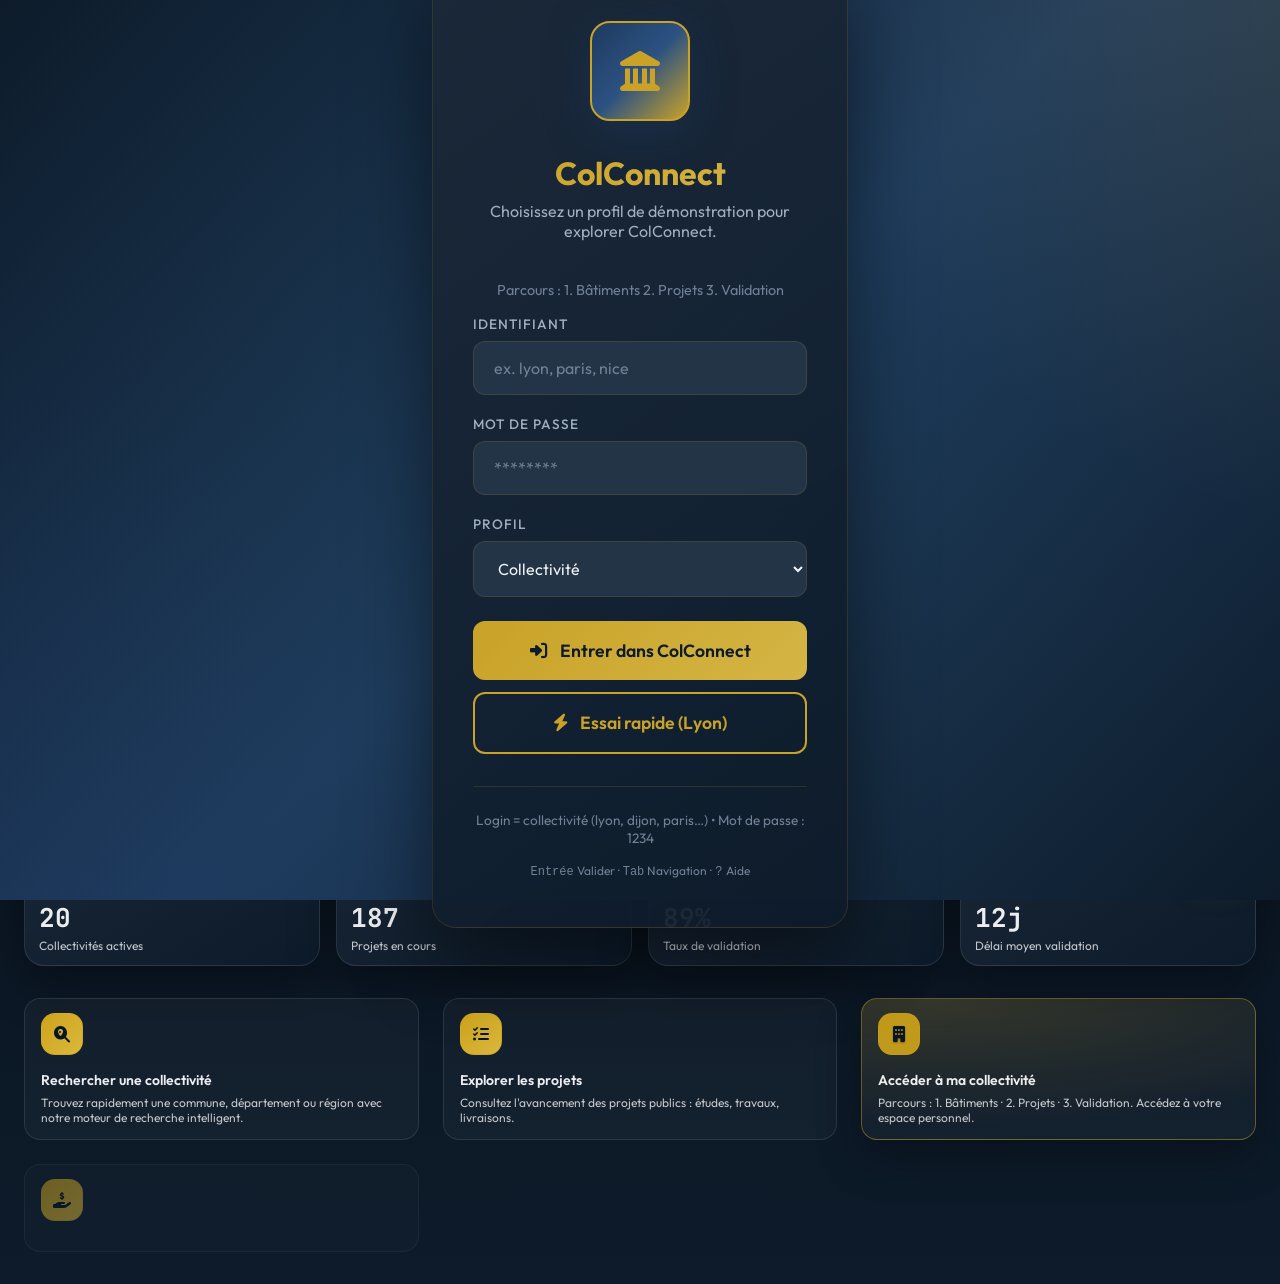
==== commit ffcc2011: "patch" ====
--- a/index.html
+++ b/index.html
@@ -4608,11 +4608,6 @@
     </div>
 
     <!-- Scripts (ordre explicite : main -> financeur -> modals -> patches) -->
-    <script src="assets/js/main.js"></script>
-    <script src="assets/js/financeur.js"></script>
-    <script src="assets/js/modals.js"></script>
-    <script src="assets/js/patches.js"></script>
-    <script src="assets/js/ameliorations-52.js"></script>
 
 </div>
   <script type="module" src="assets/js/sim-animations.js"></script>
@@ -4807,6 +4802,13 @@
 
     <script src="assets/js/arbitrage.js?v=1771871945"></script>
     <script src="assets/js/arbitrage-module.js?v=1771871945"></script>
+<script src="assets/js/config.js"></script>      <!-- Définit __CC_API_BASE__ -->
+<script src="assets/js/main.js"></script>        <!-- Définit __cc_url() -->
+<script src="assets/js/patches.js"></script>     <!-- Utilise __cc_url() -->
+<script src="assets/js/financeur.js"></script>
+<script src="assets/js/modals.js"></script>
+<script src="assets/js/ameliorations-52.js"></script>
+
 </body>
 </html><script>
 document.addEventListener('DOMContentLoaded', function() {
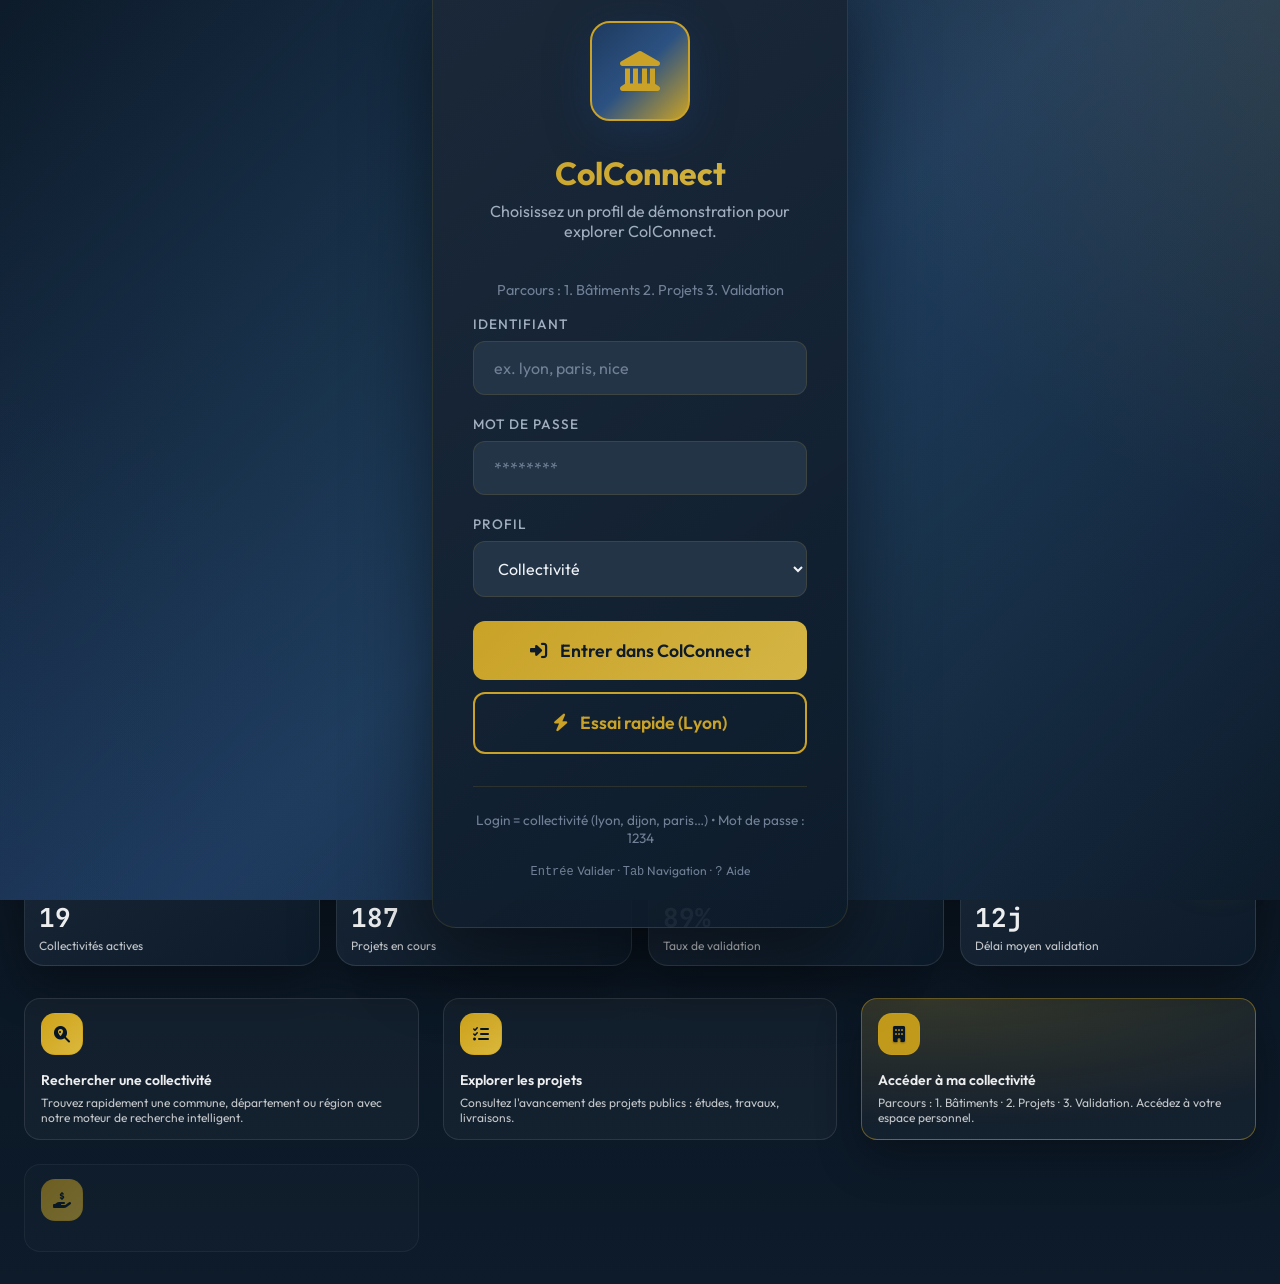
==== commit a2065312: "fix(front): remove public search nav duplication" ====
--- a/index.html
+++ b/index.html
@@ -267,10 +267,6 @@
                     <i class="fas fa-home"></i>
                     <span>Accueil</span>
                 </button>
-                <button class="nav-tab" data-section="search">
-                    <i class="fas fa-search-location"></i>
-                    <span>Recherche</span>
-                </button>
                 <button class="nav-tab" data-section="projets">
                     <i class="fas fa-tasks"></i>
                     <span>Projets</span>
@@ -4809,8 +4805,8 @@
 <script src="assets/js/modals.js"></script>
 <script src="assets/js/ameliorations-52.js"></script>
 
-</body>
-</html><script>
+
+<script>
 document.addEventListener('DOMContentLoaded', function() {
   const ultraYellow = '#FFFF00'; // jaune ultra vif
 
@@ -5056,3 +5052,5 @@
 
 });
 </script>
+</body>
+</html>
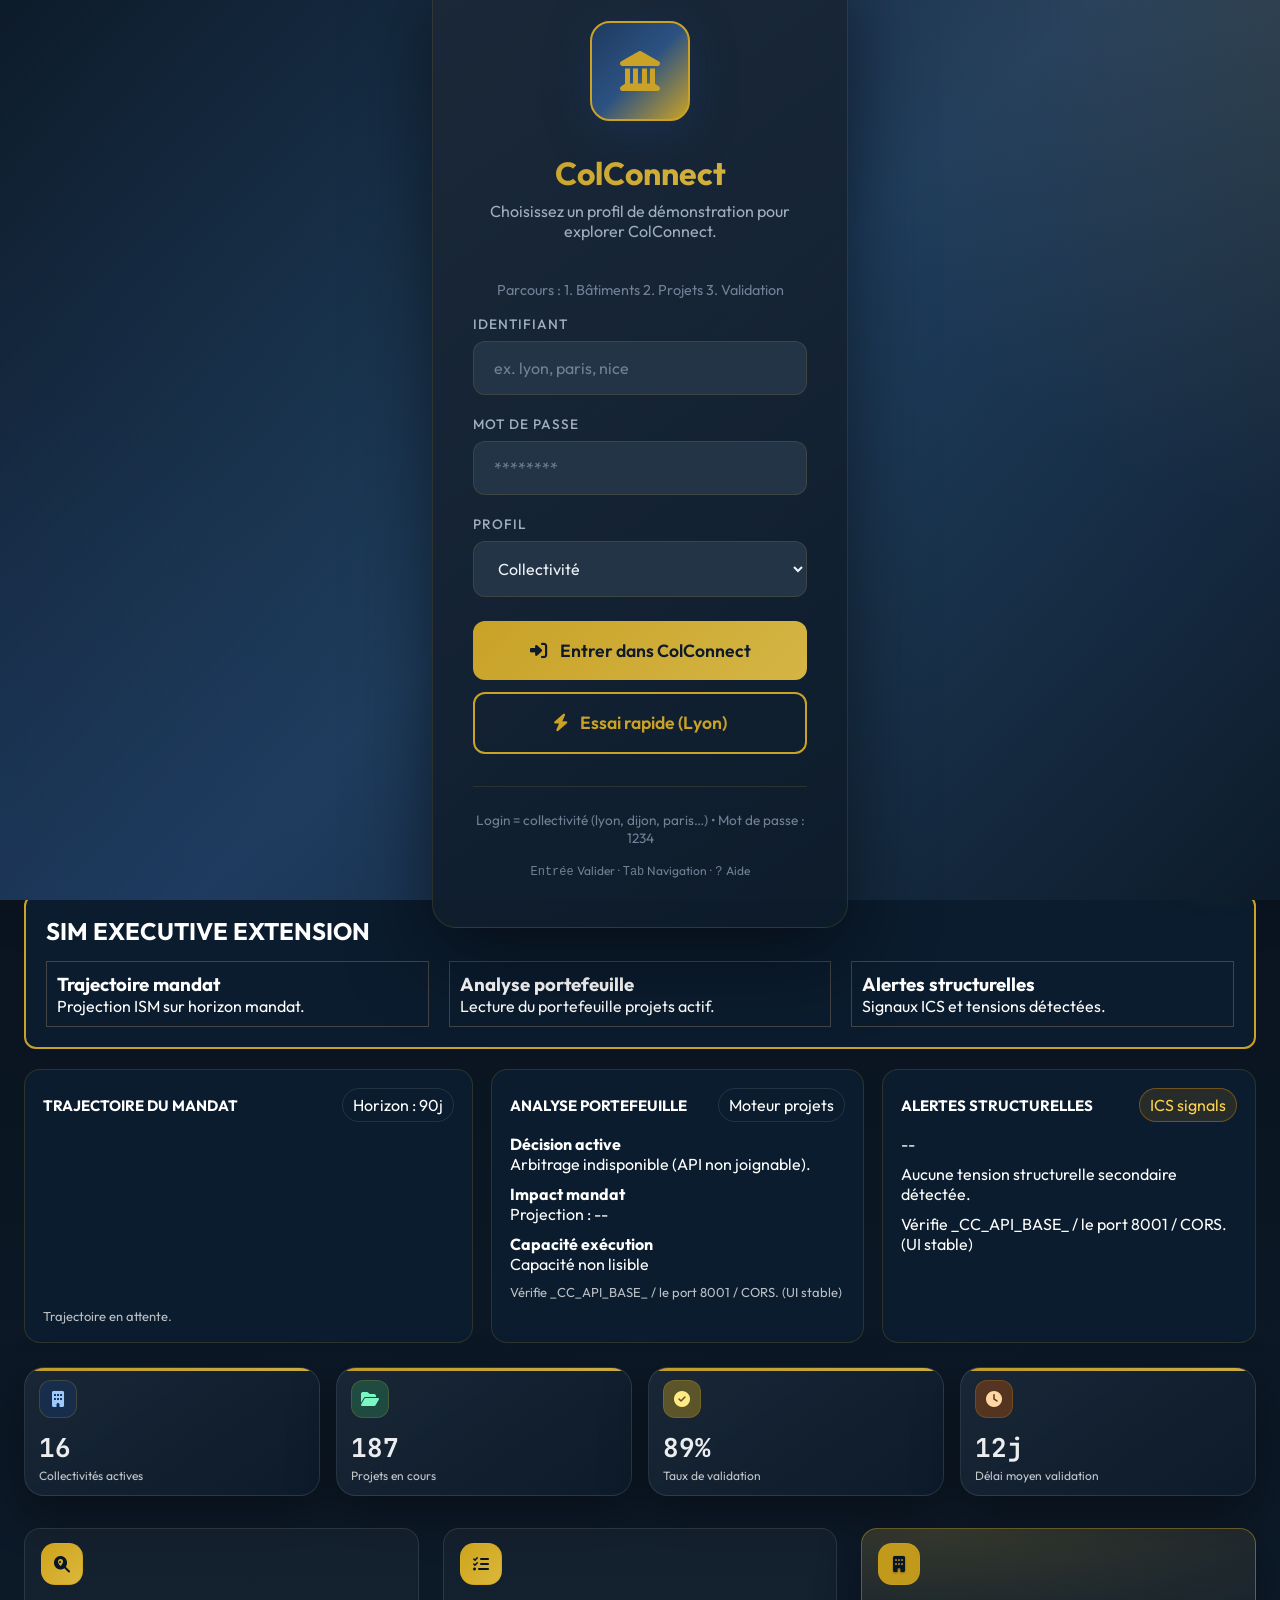
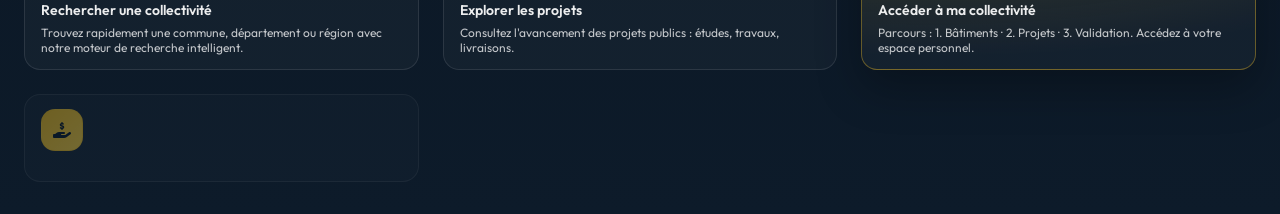
==== commit 866ba4c2: "fix(front): stabilize arbitrage auth helpers and backend bridge" ====
--- a/index.html
+++ b/index.html
@@ -178,7 +178,7 @@
 
 /* ===== MOVE 8 CARDS UP 2CM ===== */
 .stats-grid {
-  margin-top: -37px !important;
+  margin-top: 18px !important;
 }
 
 .quick-actions {
@@ -395,6 +395,72 @@
 
 </div>
 <!-- END SIMX_BANNER_STANDARD_V1 -->
+
+
+
+<!-- SIM BLOCKS SIMPLE -->
+<section style="margin:20px 0;padding:20px;border:2px solid #c9a227;border-radius:12px;background:#0b1c2e;color:white">
+
+<h2>SIM EXECUTIVE EXTENSION</h2>
+
+<div style="display:flex;gap:20px;margin-top:15px">
+
+<div style="flex:1;border:1px solid #444;padding:10px">
+<h3>Trajectoire mandat</h3>
+<p>Projection ISM sur horizon mandat.</p>
+</div>
+
+<div style="flex:1;border:1px solid #444;padding:10px">
+<h3>Analyse portefeuille</h3>
+<p>Lecture du portefeuille projets actif.</p>
+</div>
+
+<div style="flex:1;border:1px solid #444;padding:10px">
+<h3>Alertes structurelles</h3>
+<p>Signaux ICS et tensions détectées.</p>
+</div>
+
+</div>
+</section>
+
+
+<!-- CC_PATCH_SIM_PLUS_HTML_ONLY_V1 -->
+<section id="simPlusBlocks" style="display:grid;grid-template-columns:1.2fr 1fr 1fr;gap:18px;margin:18px 0 24px;">
+  <div class="sim-plus-card" style="background:#0b1c2e;border:1px solid rgba(201,162,39,.18);border-radius:16px;padding:18px;color:#fff;">
+    <div style="display:flex;justify-content:space-between;align-items:center;margin-bottom:12px;">
+      <h3 style="margin:0;font-size:15px;text-transform:uppercase;">Trajectoire du mandat</h3>
+      <span id="sim-plus-horizon" style="padding:6px 10px;border-radius:999px;border:1px solid rgba(255,255,255,.1);">Horizon : 90j</span>
+    </div>
+    <canvas id="simPlusTrendChart" height="160"></canvas>
+    <div id="sim-plus-trajectory-note" style="margin-top:10px;font-size:13px;color:rgba(255,255,255,.72);">Trajectoire en attente.</div>
+  </div>
+
+  <div class="sim-plus-card" style="background:#0b1c2e;border:1px solid rgba(201,162,39,.18);border-radius:16px;padding:18px;color:#fff;">
+    <div style="display:flex;justify-content:space-between;align-items:center;margin-bottom:12px;">
+      <h3 style="margin:0;font-size:15px;text-transform:uppercase;">Analyse portefeuille</h3>
+      <span style="padding:6px 10px;border-radius:999px;border:1px solid rgba(255,255,255,.1);">Moteur projets</span>
+    </div>
+    <div style="display:grid;gap:10px;">
+      <div><strong>Décision active</strong><div id="sim-plus-decision">—</div></div>
+      <div><strong>Impact mandat</strong><div id="sim-plus-impact">—</div></div>
+      <div><strong>Capacité exécution</strong><div id="sim-plus-capacity">—</div></div>
+    </div>
+    <div id="sim-plus-portfolio-note" style="margin-top:10px;font-size:13px;color:rgba(255,255,255,.72);">Lecture portefeuille à partir des signaux déjà affichés.</div>
+  </div>
+
+  <div class="sim-plus-card" style="background:#0b1c2e;border:1px solid rgba(201,162,39,.18);border-radius:16px;padding:18px;color:#fff;">
+    <div style="display:flex;justify-content:space-between;align-items:center;margin-bottom:12px;">
+      <h3 style="margin:0;font-size:15px;text-transform:uppercase;">Alertes structurelles</h3>
+      <span class="sim-plus-badge" style="padding:6px 10px;border-radius:999px;border:1px solid rgba(255,255,255,.1);">ICS signals</span>
+    </div>
+    <div style="display:grid;gap:10px;">
+      <div id="sim-plus-alert-1">Aucune alerte critique détectée.</div>
+      <div id="sim-plus-alert-2">Aucune tension RH détectée.</div>
+      <div id="sim-plus-alert-3">Aucun signal structurel complémentaire.</div>
+    </div>
+  </div>
+</section>
+
 <div class="stats-grid">
                 <div class="stat-card">
                     <div class="stat-icon blue"><i class="fas fa-building"></i></div>
@@ -4796,7 +4862,30 @@
 })();
 </script>
 
-    <script src="assets/js/arbitrage.js?v=1771871945"></script>
+    
+<script>
+/* CC_ARB_GLOBAL_HELPERS_V1 */
+window._CC_API_BASE_ = "http://127.0.0.1:8001";
+window.__CC_API_BASE__ = "http://127.0.0.1:8001";
+window.CCAPIBASE = "http://127.0.0.1:8001";
+
+window.__ccArbCollectiviteId = function () {
+  try {
+    const raw = localStorage.getItem("currentUser");
+    if (raw) {
+      const u = JSON.parse(raw);
+      return u?.collectivite_id || u?.collectiviteId || "nova-sur-marne-94000";
+    }
+  } catch(e) {}
+  return "nova-sur-marne-94000";
+};
+
+window.__ccArbAuthToken = function () {
+  return localStorage.getItem("colconnectToken") || "";
+};
+</script>
+
+<script src="assets/js/arbitrage.js?v=1771871945"></script>
     <script src="assets/js/arbitrage-module.js?v=1771871945"></script>
 <script src="assets/js/config.js"></script>      <!-- Définit __CC_API_BASE__ -->
 <script src="assets/js/main.js"></script>        <!-- Définit __cc_url() -->
@@ -5052,5 +5141,176 @@
 
 });
 </script>
+
+<script>
+// CC_PATCH_SIM_PLUS_V3
+(function(){
+  function txt(id){
+    return (document.getElementById(id)?.textContent || "").trim();
+  }
+  function set(id, value){
+    const el = document.getElementById(id);
+    if (!el) return;
+    el.textContent = (value === undefined || value === null || value === "") ? "—" : String(value);
+  }
+  function num(value){
+    if (!value) return NaN;
+    const m = String(value).match(/-?\d+/);
+    return m ? Number(m[0]) : NaN;
+  }
+  function badgeStyle(el, mode){
+    if (!el) return;
+    const map = {
+      good:    { bg:'rgba(34,197,94,.12)', bd:'rgba(34,197,94,.35)', co:'#86efac' },
+      warning: { bg:'rgba(245,158,11,.12)', bd:'rgba(245,158,11,.35)', co:'#fcd34d' },
+      risk:    { bg:'rgba(239,68,68,.12)',  bd:'rgba(239,68,68,.35)',  co:'#fca5a5' }
+    };
+    const x = map[mode] || map.warning;
+    el.style.background = x.bg;
+    el.style.borderColor = x.bd;
+    el.style.color = x.co;
+  }
+
+  function buildTrajectory(){
+    const canvas = document.getElementById("simPlusTrendChart");
+    if (!canvas || typeof Chart === "undefined") return;
+
+    const ism = num(txt("sim-ism-score"));
+    const projection = txt("sim-projection");
+    const deltaMatch = projection.match(/([+-]?\d+)\s*pts/i);
+    const horizonMatch = projection.match(/(\d+)\s*j/i);
+    const delta = deltaMatch ? Number(deltaMatch[1]) : 0;
+    const horizon = horizonMatch ? Number(horizonMatch[1]) : 90;
+
+    set("sim-plus-horizon", `Horizon : ${horizon}j`);
+
+    if (!Number.isFinite(ism)) {
+      set("sim-plus-trajectory-note", "Trajectoire indisponible : ISM non lisible.");
+      return;
+    }
+
+    const p1 = Math.max(0, Math.min(100, ism - Math.round(delta * 0.66)));
+    const p2 = Math.max(0, Math.min(100, ism - Math.round(delta * 0.33)));
+    const p3 = ism;
+    const p4 = Math.max(0, Math.min(100, ism + delta));
+
+    const note =
+      delta > 0 ? `Trajectoire favorable : +${delta} pts sur ${horizon}j.`
+      : delta < 0 ? `Trajectoire sous tension : ${delta} pts sur ${horizon}j.`
+      : `Trajectoire stable sur ${horizon}j.`;
+
+    set("sim-plus-trajectory-note", note);
+
+    if (window.__cc_sim_plus_chart_v3 && typeof window.__cc_sim_plus_chart_v3.destroy === "function") {
+      window.__cc_sim_plus_chart_v3.destroy();
+    }
+
+    window.__cc_sim_plus_chart_v3 = new Chart(canvas, {
+      type: "line",
+      data: {
+        labels: ["J-60", "J-30", "J0", `J+${horizon}`],
+        datasets: [{
+          label: "ISM",
+          data: [p1, p2, p3, p4],
+          borderWidth: 2,
+          tension: 0.35,
+          pointRadius: 3,
+          fill: false
+        }]
+      },
+      options: {
+        responsive: true,
+        maintainAspectRatio: false,
+        plugins: { legend: { display: false } },
+        scales: {
+          x: { grid: { display: false } },
+          y: { display: false }
+        }
+      }
+    });
+  }
+
+  function syncPortfolio(){
+    const decisionRaw = txt("arb-decision");
+    const projection = txt("sim-projection");
+    const iep = num(txt("sim-iep"));
+    const ics = num(txt("sim-ics"));
+    const risk = txt("sim-risk");
+
+    let decision = decisionRaw;
+    if (!decision) {
+      if (Number.isFinite(iep) && Number.isFinite(ics)) {
+        if (iep >= 70 && ics >= 60) decision = "Portefeuille soutenable";
+        else if (iep >= 55 && ics >= 45) decision = "Portefeuille sous vigilance";
+        else decision = "Portefeuille à rééquilibrer";
+      }
+    }
+
+    let capacity = "Capacité non lisible";
+    if (Number.isFinite(iep) && Number.isFinite(ics)) {
+      if (iep >= 70 && ics >= 60) capacity = "Exécution soutenable";
+      else if (iep >= 55 && ics >= 45) capacity = "Capacité sous surveillance";
+      else capacity = "Capacité contrainte";
+    }
+
+    let note = txt("arb-pourquoi");
+    if (!note) {
+      if (/indisponible/i.test(decisionRaw)) {
+        note = "Lecture portefeuille limitée : arbitrage backend indisponible.";
+      } else if (risk) {
+        note = `Lecture automatique basée sur le signal principal : ${risk}`;
+      } else {
+        note = "Lecture automatique basée sur ISM / IEP / ICS.";
+      }
+    }
+
+    set("sim-plus-decision", decision || "Lecture indisponible");
+    set("sim-plus-impact", projection || "Impact non disponible");
+    set("sim-plus-capacity", capacity);
+    set("sim-plus-portfolio-note", note);
+  }
+
+  function syncIcsBadgeAndAlerts(){
+    const ics = num(txt("sim-ics"));
+    const badge = document.querySelector('#simPlusBlocks .sim-plus-card:nth-child(3) .sim-plus-badge');
+    const risk = txt("sim-risk");
+    const riskNote = txt("sim-risk-note");
+    const why = txt("arb-pourquoi");
+
+    if (Number.isFinite(ics)) {
+      if (ics >= 70) {
+        if (badge) badge.textContent = `ICS stable • ${ics}`;
+        badgeStyle(badge, "good");
+      } else if (ics >= 50) {
+        if (badge) badge.textContent = `ICS vigilance • ${ics}`;
+        badgeStyle(badge, "warning");
+      } else {
+        if (badge) badge.textContent = `ICS tension • ${ics}`;
+        badgeStyle(badge, "risk");
+      }
+    } else {
+      if (badge) badge.textContent = "ICS signals";
+      badgeStyle(badge, "warning");
+    }
+
+    set("sim-plus-alert-1", risk || "Aucune alerte critique détectée.");
+    set("sim-plus-alert-2", riskNote || "Aucune tension structurelle secondaire détectée.");
+    set("sim-plus-alert-3", why || "Aucun signal structurel complémentaire.");
+  }
+
+  function boot(){
+    buildTrajectory();
+    syncPortfolio();
+    syncIcsBadgeAndAlerts();
+  }
+
+  if (document.readyState === "loading") {
+    document.addEventListener("DOMContentLoaded", () => setTimeout(boot, 250));
+  } else {
+    setTimeout(boot, 250);
+  }
+})();
+</script>
+
 </body>
 </html>
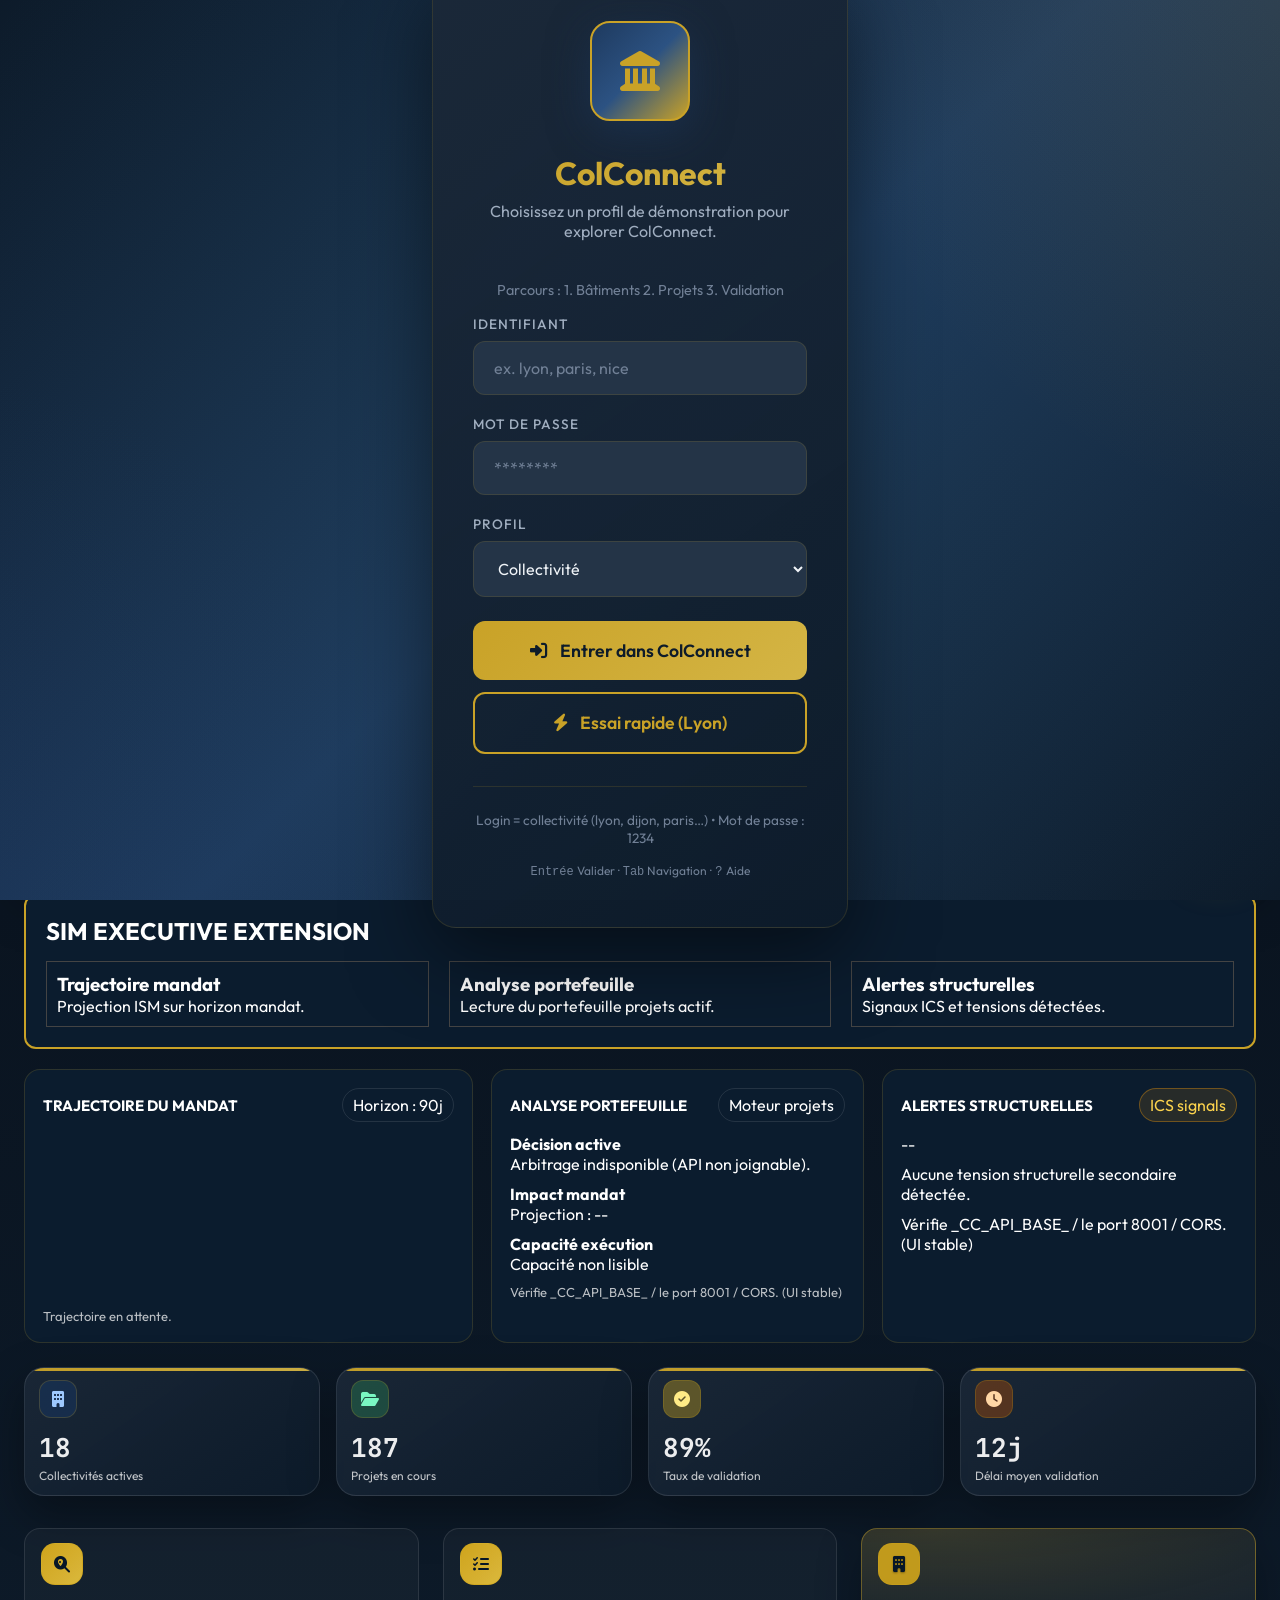
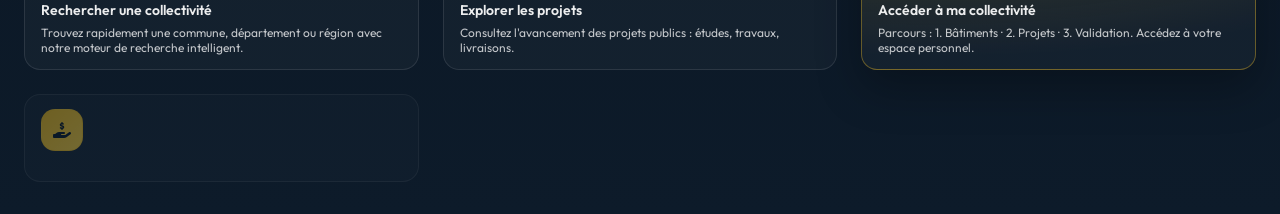
==== commit df5d33a7: "Add state machine integration + patch main.js + index.html" ====
--- a/index.html
+++ b/index.html
@@ -1176,6 +1176,14 @@
                             <div class="collectivite-detail-value" id="collectiviteValidationDate">15 Jan 2025</div>
                         </div>
                     </div>
+<div class="collectivite-detail">
+  <div class="collectivite-detail-label">Code INSEE</div>
+  <div class="collectivite-detail-value" id="collectiviteInsee">—</div>
+</div>
+<div class="collectivite-detail">
+  <div class="collectivite-detail-label">EPCI</div>
+  <div class="collectivite-detail-value" id="collectiviteEpci">—</div>
+</div>
                 </div>
             </aside>
 
@@ -4888,6 +4896,7 @@
 <script src="assets/js/arbitrage.js?v=1771871945"></script>
     <script src="assets/js/arbitrage-module.js?v=1771871945"></script>
 <script src="assets/js/config.js"></script>      <!-- Définit __CC_API_BASE__ -->
+<script src="assets/js/state/stateMachine.js"></script>
 <script src="assets/js/main.js"></script>        <!-- Définit __cc_url() -->
 <script src="assets/js/patches.js"></script>     <!-- Utilise __cc_url() -->
 <script src="assets/js/financeur.js"></script>
